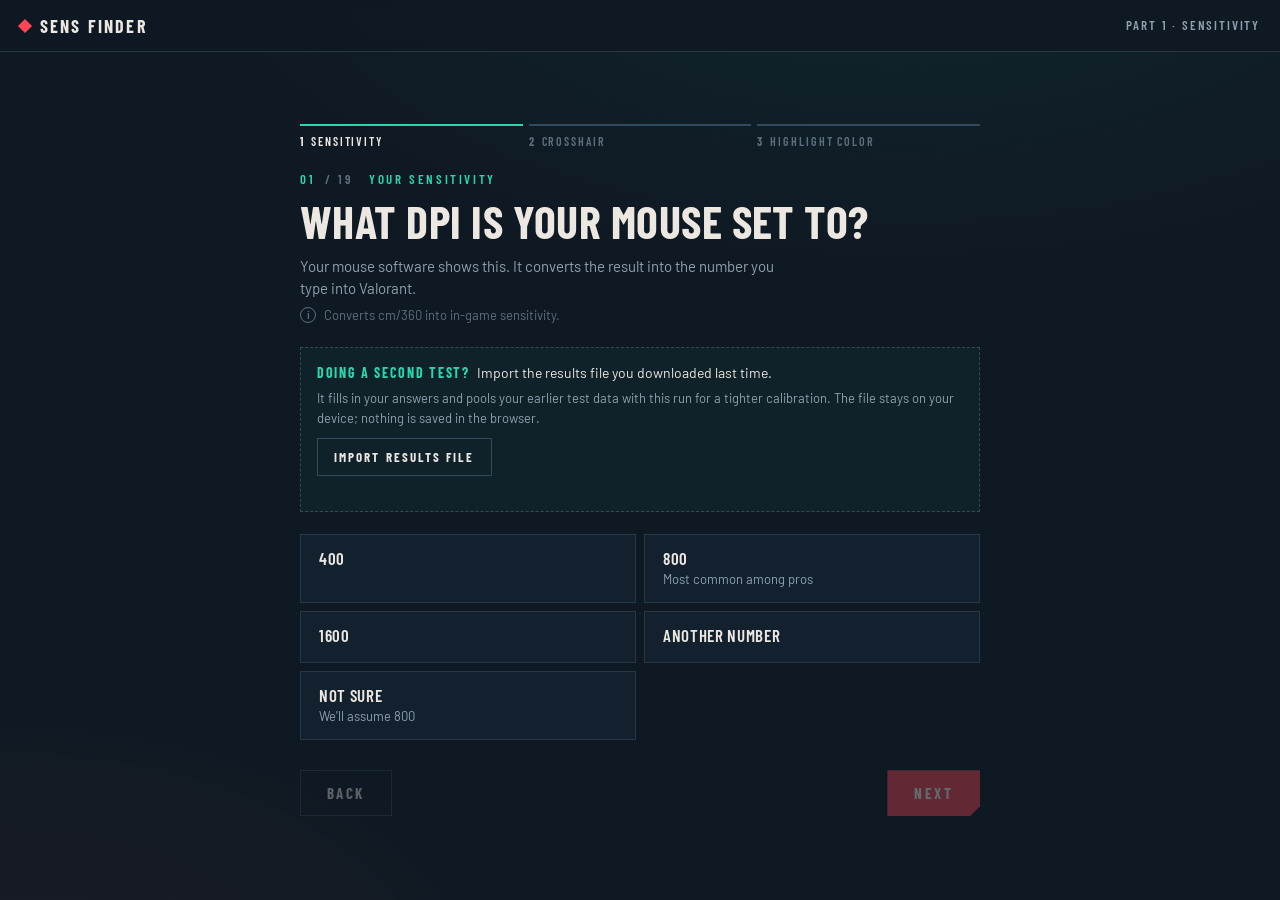
==== index.html @ d4c59202 "Results files: download on the results screen, import into a later calibration run - session.js buil" ====
<!doctype html>
<html lang="en">
<head>
<meta charset="utf-8">
<meta name="viewport" content="width=device-width, initial-scale=1, viewport-fit=cover">
<title>Valorant Sensitivity Finder</title>
<link rel="preconnect" href="https://fonts.googleapis.com">
<link rel="preconnect" href="https://fonts.gstatic.com" crossorigin>
<link href="https://fonts.googleapis.com/css2?family=Barlow+Condensed:wght@500;600;700&family=Barlow:wght@400;500;600&display=swap" rel="stylesheet">
<style>
  :root {
    --bg: #0f1923; --bg2: #121f2b; --panel: rgba(22, 36, 50, 0.72); --panel-solid: #162432; --row: rgba(255, 255, 255, 0.035);
    --line: #263746; --line2: #33495c; --ink: #ece8e1; --muted: #8fa0ae; --dim: #5d6f7e;
    --teal: #2ad6b0; --red: #ff4655; --pink: #d24bd6; --yellow: #f2d06b; --focus: #2ad6b0;
    --head: "Barlow Condensed", "DIN Condensed", "Arial Narrow", system-ui, sans-serif;
    --body: "Barlow", system-ui, -apple-system, "Segoe UI", Roboto, sans-serif;
    --ease: cubic-bezier(.22, .61, .36, 1);
    color-scheme: dark;
  }
  *, *::before, *::after { box-sizing: border-box; }
  html, body { margin: 0; }
  body { background: var(--bg); color: var(--ink); font: 15px/1.5 var(--body); -webkit-text-size-adjust: 100%; min-height: 100vh;
    background-image: radial-gradient(1200px 600px at 70% -10%, rgba(42, 214, 176, 0.07), transparent 60%), radial-gradient(900px 500px at 0% 110%, rgba(255, 70, 85, 0.05), transparent 60%); }
  button, input, select, textarea { font: inherit; color: inherit; }
  :focus-visible { outline: 2px solid var(--focus); outline-offset: 2px; }

  /* top bar */
  .top { position: sticky; top: 0; z-index: 5; display: flex; align-items: center; gap: 14px; height: 52px; padding: 0 20px;
    background: rgba(15, 25, 35, 0.86); backdrop-filter: blur(8px); border-bottom: 1px solid var(--line); }
  .brand { font: 700 18px/1 var(--head); letter-spacing: .12em; text-transform: uppercase; display: flex; align-items: center; gap: 10px; }
  .brand i { width: 10px; height: 10px; background: var(--red); transform: rotate(45deg); display: inline-block; }
  .top .crumb { font: 600 13px/1 var(--head); letter-spacing: .14em; color: var(--muted); text-transform: uppercase; margin-left: auto; }
  .progress { position: absolute; left: 0; bottom: -1px; height: 2px; background: var(--teal); width: 0; transition: width .5s var(--ease); box-shadow: 0 0 12px rgba(42, 214, 176, .6); }

  .wrap { max-width: 1180px; margin: 0 auto; padding: 36px 20px 64px; }
  .wrap.wide { max-width: none; padding: 32px clamp(16px, 2.6vw, 56px) 64px; }
  h2[tabindex="-1"]:focus { outline: none; }

  /* ---------- questionnaire ---------- */
  .q { max-width: 680px; margin: 4vh auto 0; }
  .q-sec { font: 600 13px/1 var(--head); letter-spacing: .2em; text-transform: uppercase; color: var(--teal); display: flex; gap: 10px; align-items: center; }
  .q-sec span { color: var(--dim); }
  .parts { display: grid; grid-template-columns: repeat(3, 1fr); gap: 6px; margin: 0 0 26px; }
  .part { font: 600 12px/1 var(--head); letter-spacing: .16em; text-transform: uppercase; color: var(--dim); padding-top: 9px; border-top: 2px solid var(--line2); transition: color .3s, border-color .3s; }
  .part b { color: inherit; margin-right: 6px; }
  .part.done { color: var(--muted); border-top-color: rgba(42, 214, 176, .45); }
  .part.on { color: var(--ink); border-top-color: var(--teal); }
  .q h2 { font: 700 clamp(30px, 5.4vw, 46px)/1.02 var(--head); text-transform: uppercase; letter-spacing: .01em; margin: 12px 0 10px; }
  .why { color: var(--muted); margin: 0 0 6px; max-width: 60ch; }
  .uses { color: var(--dim); font-size: 13px; margin: 0 0 22px; display: flex; gap: 8px; }
  .uses::before { content: "i"; flex: none; width: 16px; height: 16px; border: 1px solid var(--dim); border-radius: 50%; font: 600 11px/14px var(--body); text-align: center; margin-top: 1px; }

  .choices { display: grid; gap: 8px; grid-template-columns: 1fr; }
  .choices.c2 { grid-template-columns: repeat(2, 1fr); }
  .choices.c3 { grid-template-columns: repeat(3, 1fr); }
  @media (max-width: 560px) { .choices.c2, .choices.c3 { grid-template-columns: 1fr; } }
  .choice { position: relative; overflow: hidden; text-align: left; cursor: pointer; background: var(--panel); border: 1px solid var(--line);
    padding: 13px 16px 13px 18px; display: flex; flex-direction: column; gap: 1px; min-height: 52px;
    transition: border-color .2s, background .2s, transform .2s var(--ease); }
  .choice::before { content: ""; position: absolute; left: 0; top: 0; bottom: 0; width: 3px; background: var(--teal); transform: scaleY(0); transition: transform .25s var(--ease); }
  .choice:hover { border-color: var(--line2); background: rgba(30, 48, 64, .8); }
  .choice:hover::before { transform: scaleY(.45); }
  .choice[aria-pressed="true"] { border-color: rgba(42, 214, 176, .55); background: linear-gradient(90deg, rgba(42, 214, 176, .14), rgba(42, 214, 176, .02)); }
  .choice[aria-pressed="true"]::before { transform: scaleY(1); }
  .choice:active { transform: scale(.99); }
  .c-l { font: 600 17px/1.2 var(--head); letter-spacing: .04em; text-transform: uppercase; }
  .c-s { font-size: 13px; color: var(--muted); }

  label.f { display: block; font: 600 13px/1 var(--head); letter-spacing: .14em; text-transform: uppercase; color: var(--muted); margin: 18px 0 8px; }
  label.f small { font: 400 12px var(--body); letter-spacing: 0; text-transform: none; color: var(--dim); }
  input[type="number"], select, textarea { background: var(--panel-solid); border: 1px solid var(--line); border-bottom-color: var(--line2);
    padding: 11px 12px; width: 100%; max-width: 280px; min-height: 46px; border-radius: 0; transition: border-color .2s; }
  input[type="number"]:focus, select:focus, textarea:focus { border-color: var(--teal); outline: none; }
  textarea { max-width: 100%; min-height: 90px; resize: vertical; }
  .row { display: flex; gap: 14px; flex-wrap: wrap; }
  .row > div { flex: 1 1 170px; min-width: 0; }
  input[type="range"] { width: 100%; accent-color: var(--teal); margin: 10px 0 4px; height: 28px; }
  .ends { display: flex; justify-content: space-between; font-size: 13px; color: var(--muted); gap: 12px; }
  details { margin: 16px 0 0; border: 1px solid var(--line); padding: 10px 14px; background: var(--panel); }
  summary { cursor: pointer; font: 600 14px var(--head); letter-spacing: .1em; text-transform: uppercase; }
  details p { margin: 8px 0 0; color: var(--muted); font-size: 14px; }
  .tip { color: var(--dim); font-size: 13px; margin: 10px 0 0; }
  .chk { display: flex; align-items: center; gap: 10px; margin: 14px 0 0; background: none; border: 0; padding: 6px 0; cursor: pointer; color: var(--muted); text-align: left; }
  .chk i { flex: none; width: 18px; height: 18px; border: 1px solid var(--line2); display: grid; place-items: center; }
  .chk[aria-pressed="true"] { color: var(--ink); } .chk[aria-pressed="true"] i { background: var(--teal); border-color: var(--teal); }
  .chk[aria-pressed="true"] i::after { content: ""; width: 8px; height: 4px; border: solid #0f1923; border-width: 0 0 2px 2px; transform: translateY(-1px) rotate(-45deg); }
  .q-body > .choice + .choice { margin-top: 8px; }
  .q.wideq { max-width: 980px; }
  .vis-row { margin: 0 0 14px; }
  .vis-h { font: 600 12px/1 var(--head); letter-spacing: .16em; text-transform: uppercase; color: var(--muted); margin: 0 0 6px; }
  .vis-grid { display: grid; grid-template-columns: repeat(auto-fit, minmax(96px, 1fr)); gap: 6px; }
  .vis-c { position: relative; padding: 0; border: 1px solid var(--line); background: #000; cursor: pointer; height: 86px; overflow: hidden; transition: border-color .2s, box-shadow .2s; }
  .vis-c canvas { display: block; width: 100%; height: 84px; }
  .vis-c span { position: absolute; left: 6px; top: 5px; font: 700 12px/1 var(--head); color: #fff; text-shadow: 0 0 3px #000, 0 0 3px #000; }
  .vis-c:hover { border-color: var(--muted); }
  .vis-c[aria-pressed="true"] { border-color: var(--teal); box-shadow: 0 0 0 2px var(--teal); }
  .dt { position: relative; border: 1px solid var(--line); background: #000; user-select: none; touch-action: manipulation; }
  .dt canvas { display: block; width: 100%; cursor: crosshair; }
  .dt-over { position: absolute; inset: 0; display: grid; place-content: center; justify-items: center; gap: 14px; background: rgba(15, 25, 35, .78); text-align: center; padding: 16px; }
  .dt-over[hidden] { display: none; }
  .dt-over p { margin: 0; max-width: 42ch; color: var(--ink); }
  .dt-res table { margin-top: 12px; }
  i.sw { display: inline-block; width: 12px; height: 12px; margin-right: 8px; vertical-align: -1px; }

  .nav { display: flex; justify-content: space-between; gap: 12px; margin-top: 30px; }
  .btn { cursor: pointer; border: 1px solid var(--line2); background: transparent; padding: 12px 26px; min-height: 46px;
    font: 700 15px/1 var(--head); letter-spacing: .16em; text-transform: uppercase; transition: background .2s, border-color .2s, opacity .2s, transform .15s; }
  .btn:hover:not(:disabled) { border-color: var(--muted); }
  .btn.primary { background: var(--red); border-color: var(--red); color: #fff; clip-path: polygon(0 0, 100% 0, 100% calc(100% - 10px), calc(100% - 10px) 100%, 0 100%); }
  .btn.primary:hover:not(:disabled) { background: #ff5a67; }
  .btn:active:not(:disabled) { transform: translateY(1px); }
  .btn:disabled { opacity: .35; cursor: not-allowed; }
  .btn.small { padding: 9px 16px; min-height: 38px; font-size: 13px; }

  /* entrance animations */
  @keyframes rise { from { opacity: 0; transform: translateY(14px); } to { opacity: 1; transform: none; } }
  @keyframes riseBack { from { opacity: 0; transform: translateY(-14px); } to { opacity: 1; transform: none; } }
  @keyframes fade { from { opacity: 0; } to { opacity: 1; } }
  .anim { animation: rise .5s var(--ease) both; animation-delay: calc(var(--i, 0) * 45ms); }
  .back .anim { animation-name: riseBack; }

  /* ---------- results ---------- */
  .sum { display: grid; grid-template-columns: minmax(0, 1.5fr) minmax(0, 1fr) minmax(0, 1fr); gap: clamp(10px, 1.2vw, 20px); margin: 4px 0 30px; }
  @media (max-width: 1180px) { .sum { grid-template-columns: 1fr 1fr; } .sum .s1 { grid-column: 1 / -1; } }
  @media (max-width: 640px) { .sum { grid-template-columns: 1fr; } }
  .sum-c { position: relative; text-align: left; background: var(--panel); border: 1px solid var(--line); padding: 16px 20px 18px; min-width: 0; animation: rise .5s var(--ease) both; }
  .sum-c.s2 { animation-delay: .08s; } .sum-c.s3 { animation-delay: .16s; }
  button.sum-c { cursor: pointer; transition: border-color .2s, background .2s; } button.sum-c:hover { border-color: var(--line2); background: rgba(30, 48, 64, .8); }
  .sum-k { font: 600 12px/1 var(--head); letter-spacing: .18em; text-transform: uppercase; color: var(--muted); margin: 0 0 12px; }
  .sum-k b { color: var(--teal); margin-right: 8px; }
  .sum .res-head { margin: 0; }
  .sum-b { display: flex; align-items: center; gap: 16px; min-width: 0; }
  .sum-b > div { min-width: 0; }
  .sum-b canvas { flex: none; width: 76px; height: 76px; border: 1px solid var(--line); }
  .sum-v { font: 700 clamp(22px, 2vw, 30px)/1.05 var(--head); text-transform: uppercase; letter-spacing: .02em; }
  .sum-s { color: var(--dim); font-size: 13px; margin-top: 6px; }
  .sum-code { display: block; margin-top: 8px; font: 12px/1.4 ui-monospace, SFMono-Regular, Menlo, Consolas, monospace; color: var(--muted); overflow-wrap: anywhere; }
  .xh-row { display: grid; grid-template-columns: repeat(auto-fit, minmax(150px, 1fr)); gap: 8px; margin: 0 0 16px; }
  .xh-fig { margin: 0; } .xh-fig canvas { display: block; width: 100%; height: 150px; border: 1px solid var(--line); }
  .xh-fig figcaption { font: 600 11px/1 var(--head); letter-spacing: .14em; text-transform: uppercase; color: var(--dim); margin-top: 6px; }
  .codebox { display: flex; gap: 10px; align-items: center; background: rgba(0, 0, 0, .28); border-left: 2px solid var(--teal); padding: 10px 12px; }
  .codebox code { flex: 1; min-width: 0; font: 14px/1.5 ui-monospace, SFMono-Regular, Menlo, Consolas, monospace; color: var(--ink); overflow-wrap: anywhere; user-select: all; }
  table.kv td:first-child { color: var(--muted); width: 42%; }
  .sbars { display: grid; gap: 2px; }
  .sbar { display: grid; grid-template-columns: minmax(0, 11em) minmax(0, 1fr) 4.2em; align-items: center; gap: 10px; padding: 7px 10px; font-size: 13px; }
  .sbar:nth-child(odd) { background: var(--row); }
  .sbar.on { outline: 1px solid rgba(42, 214, 176, .55); background: rgba(42, 214, 176, .08); }
  .sb-n { white-space: nowrap; overflow: hidden; text-overflow: ellipsis; }
  .sb-t { height: 6px; background: var(--line); position: relative; } .sb-t i { position: absolute; left: 0; top: 0; bottom: 0; opacity: .85; }
  .sb-v { text-align: right; font-variant-numeric: tabular-nums; color: var(--muted); }
  .sb-why { margin: 0 0 6px; padding: 0 10px 6px; font-size: 12px; color: var(--dim); }
  @media (min-width: 1500px) { .duo .bd { grid-template-columns: 1fr; } }
  .res-head { display: grid; grid-template-columns: minmax(0, 1fr) auto; align-items: end; gap: 20px; margin: 6px 0 30px; }
  @media (max-width: 640px) { .res-head { grid-template-columns: 1fr; } .meta { text-align: left; } }
  .big { margin: 0; font: 700 clamp(50px, 8.4vw, 88px)/.86 var(--head); letter-spacing: -.01em; display: flex; align-items: baseline; gap: .18em; flex-wrap: wrap; }
  .big .n1 { color: var(--teal); font-variant-numeric: tabular-nums; }
  .big .lab { color: var(--ink); text-transform: uppercase; }
  .big .n2 { color: var(--muted); font-size: .42em; font-variant-numeric: tabular-nums; }
  .meta { text-align: right; font: 600 12px/1.6 var(--head); letter-spacing: .16em; text-transform: uppercase; color: var(--dim); }
  .meta b { color: var(--ink); font-weight: 600; }

  .layout { display: grid; grid-template-columns: clamp(170px, 12vw, 260px) minmax(0, 1fr) clamp(300px, 22vw, 440px); gap: clamp(20px, 2vw, 40px); align-items: start; }
  .duo { display: grid; grid-template-columns: minmax(0, 1fr); gap: 0 28px; }
  @media (min-width: 1500px) { .duo { grid-template-columns: minmax(0, 1.1fr) minmax(0, 1fr); } }
  @media (max-width: 1080px) { .layout { grid-template-columns: 170px minmax(0, 1fr); } .side { grid-column: 2; } }
  @media (max-width: 760px) { .layout { grid-template-columns: minmax(0, 1fr); } .side { grid-column: auto; } }
  .tabs { display: flex; flex-direction: column; gap: 4px; }
  @media (max-width: 760px) { .tabs { flex-direction: row; overflow-x: auto; scrollbar-width: none; } }
  .tab { position: relative; text-align: left; background: none; border: 0; cursor: pointer; padding: 14px 18px; white-space: nowrap;
    font: 600 16px/1 var(--head); letter-spacing: .1em; text-transform: uppercase; color: var(--muted); transition: color .25s; }
  .tab::before { content: ""; position: absolute; inset: 0; background: linear-gradient(90deg, rgba(42, 214, 176, .55), rgba(42, 214, 176, .25));
    transform: scaleX(0); transform-origin: left; transition: transform .35s var(--ease); z-index: -1; }
  .tab::after { content: ""; position: absolute; right: 0; top: 0; bottom: 0; width: 3px; background: var(--teal); opacity: 0; transition: opacity .3s; }
  .tab { z-index: 0; }
  .tab:hover { color: var(--ink); }
  .tab[aria-selected="true"] { color: #fff; }
  .tab[aria-selected="true"]::before { transform: scaleX(1); }
  .tab[aria-selected="true"]::after { opacity: 1; }
  @media (max-width: 760px) { .tab::after { left: 0; right: 0; top: auto; width: auto; height: 3px; } }

  .sec-t { font: 700 15px/1 var(--head); letter-spacing: .1em; text-transform: uppercase; display: flex; justify-content: space-between; align-items: center;
    padding-bottom: 8px; border-bottom: 1px solid var(--line2); margin: 0 0 10px; gap: 12px; }
  .sec-t span { text-align: right; }
  .sec-t span { color: var(--dim); font-weight: 600; font-size: 13px; }
  .panel { background: var(--panel); border: 1px solid var(--line); padding: 26px 26px 22px; }
  @media (max-width: 560px) { .panel { padding: 18px 14px; } }
  .sub-t { background: var(--row); padding: 9px 10px; font: 600 14px/1 var(--head); letter-spacing: .1em; text-transform: uppercase; margin: 0 0 4px; }
  .pane[hidden] { display: none; }
  .pane { animation: fade .35s var(--ease) both; }

  /* distribution */
  .dist { position: relative; margin: 6px 0 20px; }
  .dist svg { display: block; width: 100%; height: auto; overflow: visible; }
  .dist text { fill: var(--dim); font: 600 13px var(--head); letter-spacing: .08em; }
  .dist .lbl { fill: var(--ink); font-size: 15px; }
  .draw { stroke-dasharray: var(--len); stroke-dashoffset: var(--len); animation: draw 1.3s var(--ease) .15s forwards; }
  @keyframes draw { to { stroke-dashoffset: 0; } }
  .band-in { opacity: 0; animation: fade .7s ease .7s forwards; }
  .pin { transform-box: fill-box; transform-origin: bottom; transform: scaleY(0); animation: pin .55s var(--ease) 1.05s forwards; }
  @keyframes pin { to { transform: scaleY(1); } }
  .pop { opacity: 0; transform-box: fill-box; transform-origin: center; animation: pop .4s var(--ease) 1.45s forwards; }
  @keyframes pop { from { opacity: 0; transform: scale(.2); } to { opacity: 1; transform: scale(1); } }

  /* breakdown */
  .bd { display: grid; grid-template-columns: 1fr 1fr; gap: 0 22px; }
  @media (max-width: 640px) { .bd { grid-template-columns: 1fr; } }
  .bd-h, .bd-r { display: grid; grid-template-columns: minmax(0, 1fr) minmax(0, 1.25fr) 62px; align-items: center; gap: 8px; padding: 0 10px; }
  .bd-h { font: 600 13px var(--head); letter-spacing: .1em; text-transform: uppercase; color: var(--ink); height: 40px; }
  .bd-r { height: 44px; font-size: 13px; }
  .bd-r:nth-of-type(even) { background: var(--row); }
  .bd-r .k { color: var(--muted); font: 600 12px var(--head); letter-spacing: .1em; text-transform: uppercase; }
  .bd-r .v { font-variant-numeric: tabular-nums; text-align: center; white-space: nowrap; overflow: hidden; text-overflow: ellipsis; }
  .bd-h span:nth-child(2) { text-align: center; } .bd-h span:last-child, .bd-r .im { text-align: right; }
  .im svg { width: 16px; height: 16px; vertical-align: middle; }
  .im .pct { font: 600 11px var(--head); color: var(--dim); margin-right: 4px; letter-spacing: .04em; }
  .row-in { opacity: 0; animation: rise .45s var(--ease) forwards; animation-delay: calc(1.1s + var(--i) * 60ms); }

  /* side */
  .side .panel { padding: 22px; }
  .side .panel + .sec-t { margin-top: 26px; }
  .badge-wrap { position: relative; display: grid; place-items: center; height: 170px; overflow: hidden;
    background: radial-gradient(60% 80% at 50% 50%, rgba(42, 214, 176, .12), transparent 70%), repeating-linear-gradient(135deg, rgba(255,255,255,.02) 0 2px, transparent 2px 9px); }
  .badge { position: relative; width: 104px; height: 104px; display: grid; place-items: center; background: #f4f1ea; color: #0f1923;
    clip-path: polygon(50% 0, 100% 25%, 100% 75%, 50% 100%, 0 75%, 0 25%); font: 700 30px/1 var(--head); letter-spacing: .02em;
    animation: badge .7s var(--ease) .35s both; overflow: hidden; }
  .badge::after { content: ""; position: absolute; inset: -40% auto -40% -60%; width: 40%; background: linear-gradient(90deg, transparent, rgba(255,255,255,.9), transparent);
    transform: skewX(-20deg); animation: shine 1.1s ease 1.2s both; }
  @keyframes badge { from { opacity: 0; transform: scale(.6) rotate(-8deg); } to { opacity: 1; transform: none; } }
  @keyframes shine { from { left: -60%; } to { left: 140%; } }
  .badge-cap { text-align: center; color: var(--muted); font-size: 13px; margin: 12px 0 0; }
  .gauge { position: relative; height: 34px; margin: 14px 4px 0; background: repeating-linear-gradient(90deg, var(--line2) 0 1px, transparent 1px 8px); background-size: 100% 12px; background-repeat: no-repeat; background-position: 0 100%; }
  .gauge i { position: absolute; bottom: 0; width: 2px; height: 26px; background: var(--ink); transform: scaleY(0); transform-origin: bottom; animation: pin .5s var(--ease) 1.3s forwards; }
  .gauge span { position: absolute; top: -2px; transform: translateX(-50%); font: 600 11px var(--head); color: var(--dim); letter-spacing: .08em; }

  .acc { display: grid; gap: 6px; }
  .acc-r { display: flex; align-items: center; gap: 14px; background: var(--row); padding: 12px 14px; opacity: 0; animation: rise .45s var(--ease) forwards; animation-delay: calc(1.4s + var(--i) * 80ms); }
  .acc-r .ic { flex: none; width: 34px; height: 34px; display: grid; place-items: center; background: rgba(42, 214, 176, .12); clip-path: polygon(50% 0, 100% 25%, 100% 75%, 50% 100%, 0 75%, 0 25%); color: var(--teal); }
  .acc-r .ic svg { width: 16px; height: 16px; }
  .acc-r .t { font: 600 13px var(--head); letter-spacing: .1em; text-transform: uppercase; color: var(--muted); }
  .acc-r .t b { color: var(--ink); font-size: 15px; margin-left: 4px; }
  .acc-r small { display: block; color: var(--dim); font: 400 12px var(--body); letter-spacing: 0; text-transform: none; }
  .actions { display: grid; grid-template-columns: repeat(3, 1fr); gap: 6px; margin-top: 14px; }
  .actions .btn { padding: 9px 4px; letter-spacing: .1em; }
  .toast { font-size: 13px; color: var(--teal); align-self: center; min-height: 1em; }

  /* secondary tabs */
  .chart { position: relative; }
  .chart svg { display: block; width: 100%; height: auto; overflow: visible; }
  .chart text { fill: var(--dim); font: 600 11px var(--head); letter-spacing: .06em; }
  .chart .lbl { fill: var(--ink); }
  .legend { display: flex; flex-wrap: wrap; gap: 6px 16px; font-size: 12px; color: var(--muted); margin: 8px 0 0; }
  .legend i { display: inline-block; width: 14px; height: 3px; margin-right: 6px; vertical-align: 3px; }
  .tt { position: absolute; pointer-events: none; background: #0b131b; border: 1px solid var(--line2); padding: 6px 9px; font-size: 12px; white-space: nowrap; display: none; z-index: 2; }
  .math { font: 12px/1.6 ui-monospace, SFMono-Regular, Menlo, Consolas, monospace; background: rgba(0,0,0,.25); border-left: 2px solid var(--teal); padding: 12px 14px; overflow-x: auto; white-space: pre; color: var(--muted); margin: 16px 0; }
  .notes { color: var(--muted); font-size: 14px; padding-left: 1.1em; margin: 0; }
  .notes li { margin: 0 0 8px; }
  .notes b { color: var(--ink); font-weight: 600; }
  table { width: 100%; border-collapse: collapse; font-size: 14px; }
  th, td { text-align: left; padding: 10px; }
  th { font: 600 12px var(--head); letter-spacing: .12em; text-transform: uppercase; color: var(--muted); border-bottom: 1px solid var(--line2); }
  tbody tr:nth-child(odd) td { background: var(--row); }
  td.n, th.n { text-align: right; font-variant-numeric: tabular-nums; }
  tr.hl td { color: var(--teal); font-weight: 600; }
  ol.plan { padding-left: 1.2em; margin: 16px 0 0; color: var(--muted); } ol.plan li { margin: 0 0 10px; } ol.plan b { color: var(--ink); }
  .callout { border-left: 2px solid var(--yellow); padding: 8px 12px; color: var(--muted); font-size: 13px; margin: 16px 0 0; background: rgba(242, 208, 107, .05); }
  .src { font-size: 13px; color: var(--dim); padding-left: 1.1em; } .src a { color: var(--muted); }
  .scroll-x { overflow-x: auto; }
  .good { color: var(--teal); } .warn { color: var(--yellow); }


  /* ---------- vision + visibility tests ---------- */
  .vt-head { display: flex; flex-wrap: wrap; align-items: baseline; gap: 6px 16px; margin: 0 0 10px; }
  .vt-n { font: 700 14px/1 var(--head); letter-spacing: .14em; text-transform: uppercase; color: var(--teal); }
  .vt-scene { font: 600 14px/1 var(--head); letter-spacing: .1em; text-transform: uppercase; }
  .vt-scene small { font: 400 12px var(--body); letter-spacing: 0; text-transform: none; color: var(--dim); margin-left: 6px; }
  .vt-dots { margin-left: auto; display: flex; gap: 4px; } .vt-dots i { width: 18px; height: 3px; background: var(--line2); transition: background .3s; }
  .vt-dots i.done { background: rgba(42, 214, 176, .5); } .vt-dots i.on { background: var(--ink); }
  .vis-grid4 { display: grid; grid-template-columns: repeat(4, 1fr); gap: 8px; }
  @media (max-width: 560px) { .vis-grid4 { grid-template-columns: repeat(2, 1fr); } }
  .vis-grid4 .vis-c { height: 130px; } .vis-grid4 .vis-c canvas { height: 128px; }
  .vis-grid4.swap .vis-c { animation: rise .35s var(--ease) both; animation-delay: calc(var(--i) * 50ms); }
  .vt-foot { display: flex; flex-wrap: wrap; align-items: center; gap: 10px; margin-top: 12px; } .vt-foot .tip { margin: 0; flex: 1 1 240px; }
  .btn.sel { border-color: var(--teal); color: var(--teal); }
  .dt-bar { position: absolute; left: 0; right: 0; bottom: 0; height: 3px; background: rgba(0,0,0,.4); } .dt-bar i { display: block; height: 100%; width: 0; background: var(--teal); transition: width .3s; }
  .dt-stop { position: absolute; right: 8px; top: 8px; background: rgba(15,25,35,.8); }
  .dt-stop[hidden] { display: none; }
  .vr { display: grid; gap: 4px; margin-top: 12px; }
  .vr-r { display: grid; grid-template-columns: 7em minmax(0, 1fr) 7.5em; gap: 10px; align-items: center; font-size: 13px; animation: rise .4s var(--ease) both; animation-delay: calc(var(--i) * 90ms); }
  .vr-t { height: 8px; background: var(--line); } .vr-t i { display: block; height: 100%; transform-origin: left; animation: bar .8s var(--ease) both; animation-delay: calc(.2s + var(--i) * 90ms); }
  .vr-v { text-align: right; color: var(--muted); font-variant-numeric: tabular-nums; }

  /* ---------- result reveal + motion ---------- */
  #app { --base: 0s; }
  .reveal { position: fixed; inset: 0; z-index: 20; display: grid; place-items: center; text-align: center; pointer-events: none;
    background: radial-gradient(800px 400px at 50% 50%, rgba(42, 214, 176, .10), transparent 70%), var(--bg); animation: revealOut .55s var(--ease) 1.15s forwards; }
  .rv-s { font: 600 13px/1 var(--head); letter-spacing: .4em; text-transform: uppercase; color: var(--teal); opacity: 0; animation: fade .4s ease .05s forwards; }
  .rv-t { font: 700 clamp(34px, 6vw, 68px)/1 var(--head); letter-spacing: .14em; text-transform: uppercase; margin-top: 14px; clip-path: inset(0 100% 0 0); animation: wipe .6s var(--ease) .15s forwards; }
  .rv-l { width: min(70vw, 520px); height: 2px; margin: 18px auto 0; background: var(--teal); box-shadow: 0 0 16px rgba(42, 214, 176, .8); transform: scaleX(0); animation: grow .8s var(--ease) .25s forwards; }
  .rv-chips { display: flex; justify-content: center; gap: 10px; margin-top: 18px; }
  .rv-chips span { font: 600 12px/1 var(--head); letter-spacing: .2em; text-transform: uppercase; color: var(--muted); border: 1px solid var(--line2); padding: 7px 10px; opacity: 0; animation: chip .35s var(--ease) forwards; animation-delay: calc(.55s + var(--i) * 110ms); }
  @keyframes revealOut { to { opacity: 0; visibility: hidden; transform: scale(1.04); } }
  @keyframes wipe { to { clip-path: inset(0 0 0 0); } }
  @keyframes grow { to { transform: scaleX(1); } }
  @keyframes chip { from { opacity: 0; transform: translateY(8px); } to { opacity: 1; transform: none; border-color: var(--teal); color: var(--ink); } }
  @keyframes cardIn { from { opacity: 0; transform: translateY(26px) scale(.97); } to { opacity: 1; transform: none; } }
  @keyframes sweep { from { transform: scaleX(0); } to { transform: scaleX(1); } }
  @keyframes bar { from { transform: scaleX(0); } to { transform: scaleX(1); } }
  @keyframes glow { 0%, 100% { text-shadow: 0 0 0 rgba(42, 214, 176, 0); } 50% { text-shadow: 0 0 28px rgba(42, 214, 176, .65); } }
  @keyframes paneIn { from { opacity: 0; transform: translateX(18px); } to { opacity: 1; transform: none; } }
  @keyframes dotPop { from { opacity: 0; transform: scale(0); } to { opacity: 1; transform: scale(1); } }
  @keyframes flash { 0% { background: var(--teal); color: #0f1923; } 100% { background: transparent; } }
  .sum-c { animation: cardIn .7s var(--ease) both !important; animation-delay: calc(var(--base) + var(--d, 0s)) !important; overflow: hidden; }
  .sum-c.s2 { --d: .12s; } .sum-c.s3 { --d: .24s; }
  .sum-c::after { content: ""; position: absolute; left: 0; right: 0; top: 0; height: 2px; background: var(--teal); transform: scaleX(0); transform-origin: left; animation: sweep .8s var(--ease) both; animation-delay: calc(var(--base) + var(--d, 0s) + .25s); }
  .big .n1 { animation: glow 1.4s ease calc(var(--base) + 1s) 1 both; }
  .layout { animation: rise .6s var(--ease) both; animation-delay: calc(var(--base) + .3s); }
  .badge { animation-delay: calc(var(--base) + .35s); } .badge::after { animation-delay: calc(var(--base) + 1.2s); }
  .gauge i { animation-delay: calc(var(--base) + 1.3s); }
  .acc-r { animation-delay: calc(var(--base) + 1.1s + var(--i) * 80ms); }
  .acc-r.warnr .ic { background: rgba(242, 208, 107, .14); color: var(--yellow); }
  .pane.play { animation: paneIn .45s var(--ease) both; }
  .pane.play .sbar, .pane.play .opt, .pane.play .xh-fig, .pane.play .notes li, .pane.play tbody tr { animation: rise .45s var(--ease) both; animation-delay: calc(var(--base) + .1s + var(--i, 0) * 60ms); }
  .pane.play .notes li:nth-child(n) { --i: 2; } .pane.play .xh-fig:nth-child(2) { --i: 1; } .pane.play .xh-fig:nth-child(3) { --i: 2; } .pane.play .xh-fig:nth-child(4) { --i: 3; } .pane.play .xh-fig:nth-child(5) { --i: 4; } .pane.play .xh-fig:nth-child(6) { --i: 5; }
  .pane.play .sb-t i { transform-origin: left; animation: bar .9s var(--ease) both; animation-delay: calc(var(--base) + .25s + var(--i, 0) * 70ms); }
  .sb-t.mid { background: linear-gradient(90deg, var(--line) 0 49.7%, var(--line2) 49.7% 50.3%, var(--line) 50.3%); }
  .sb-t.mid i { transform-origin: center !important; }
  .pane.play circle.pd { transform-box: fill-box; transform-origin: center; animation: dotPop .4s var(--ease) both; animation-delay: calc(.15s + var(--i, 0) * 40ms); }
  .row-in { animation-delay: calc(var(--base) + 1.1s + var(--i) * 60ms); }
  .draw { animation-delay: calc(var(--base) + .15s); }
  .band-in { animation-delay: calc(var(--base) + .7s); } .pin { animation-delay: calc(var(--base) + 1.05s); } .pop { animation-delay: calc(var(--base) + 1.45s); }
  .opts { display: grid; grid-template-columns: repeat(auto-fit, minmax(220px, 1fr)); gap: 10px; margin: 0 0 6px; }
  .opt { background: rgba(0, 0, 0, .18); border: 1px solid var(--line); padding: 12px; min-width: 0; transition: border-color .2s, transform .2s var(--ease); }
  .opt:hover { border-color: var(--line2); transform: translateY(-2px); }
  .opt:first-child { border-color: rgba(42, 214, 176, .5); }
  .opt-k { font: 700 13px/1 var(--head); letter-spacing: .16em; text-transform: uppercase; color: var(--teal); margin: 0 0 8px; }
  .opt canvas { display: block; width: 100%; height: 110px; border: 1px solid var(--line); }
  .opt-n { font-size: 13px; color: var(--muted); margin: 8px 0; text-transform: capitalize; }
  .opt .codebox code { font-size: 12px; }
  .copy-code.flash { animation: flash .6s ease; }

  /* ---------- results files ---------- */
  .sr { position: absolute; width: 1px; height: 1px; opacity: 0; overflow: hidden; clip: rect(0 0 0 0); }
  .imp { margin: 0 0 22px; padding: 14px 16px; border: 1px dashed var(--line2); background: rgba(42, 214, 176, .04); animation: rise .5s var(--ease) both; }
  .imp-t { font-size: 14px; } .imp-t b { font: 700 14px var(--head); letter-spacing: .12em; text-transform: uppercase; color: var(--teal); margin-right: 4px; }
  .imp-s { color: var(--muted); font-size: 13px; margin: 6px 0 10px; }
  .imp-b { display: flex; gap: 8px; flex-wrap: wrap; } .imp-b label.btn { display: inline-flex; align-items: center; }
  .imp-msg { font-size: 13px; color: var(--teal); margin: 8px 0 0; min-height: 1em; } .imp-msg.bad { color: var(--yellow); }
  .btn.dl { width: 100%; margin-top: 14px; display: flex; align-items: center; justify-content: center; gap: 10px; clip-path: polygon(0 0, 100% 0, 100% calc(100% - 10px), calc(100% - 10px) 100%, 0 100%); background: var(--red); border-color: var(--red); color: #fff; }
  .btn.dl svg { width: 16px; height: 16px; }
  .dl-s { color: var(--dim); font-size: 12px; margin: 8px 0 0; }
  @media (prefers-reduced-motion: reduce) {
    *, *::before, *::after { animation-duration: 1ms !important; animation-delay: 0ms !important; transition-duration: 1ms !important; }
    .draw { stroke-dashoffset: 0; }
  }
</style>
</head>
<body>
<header class="top">
  <div class="brand"><i aria-hidden="true"></i>Sens Finder</div>
  <div class="crumb" id="crumb">Setup</div>
  <div class="progress" id="progress" role="progressbar" aria-valuemin="0" aria-valuemax="100" aria-valuenow="0"></div>
</header>
<div class="wrap" id="wrap">
  <main id="app" aria-live="polite"></main>
</div>

<script src="model.js"></script>
<script src="xhair.js"></script>
<script src="session.js"></script>
<script>
"use strict";
var M = window.ValoModel, X = window.ValoXhair, V = window.ValoSession;

/* ---------- State ---------- */
function freshState() {
  return {
    dpiSel: null, dpiCustom: "",
    curMode: null, cur: "", measured: "", otherGame: "cs2", otherSens: "", sat: 3,
    padSel: null, padCustom: "", surface: null, limb: null,
    role: null, agent1: "", agent2: "", agent3: "", weapon: null, exp: null,
    statsGate: null, stRank: "unsure", stMatches: "", stHs: "", stKd: "", stAdr: "", stPaste: "",
    cvd: null, moving: null, aim: null, shape: null, lose: null, res: null,
    xSeed: newSeed(), xKey: null, xTest: null, xRound: 0,
    hCur: null, hKeep: false, hMaps: null, hClutter: {}, hTest: null,
    prior: null, frameMs: null      // prior = sessions imported from a results file (never stored in the browser)
  };
}
var S = freshState();
var currentId = "dpi";

function num(v) { var n = parseFloat(v); return isFinite(n) ? n : NaN; }
function pos(v) { var n = num(v); return n > 0 ? n : NaN; }
function has(v) { return v !== "" && isFinite(parseFloat(v)); }
function f1(x) { return x.toFixed(1); }
function esc(s) { return String(s).replace(/[&<>"]/g, function (c) { return { "&": "&amp;", "<": "&lt;", ">": "&gt;", '"': "&quot;" }[c]; }); }

function getDpi() {
  if (S.dpiSel === "unsure") return 800;
  return S.dpiSel === "other" ? num(S.dpiCustom) : num(S.dpiSel);
}
function getPad() { return S.padSel === "other" ? num(S.padCustom) : num(S.padSel); }
function currentCm() {
  var dpi = getDpi();
  if (S.curMode === "val" && pos(S.cur) > 0 && dpi > 0) return M.cmFrom(dpi, pos(S.cur));
  if (S.curMode === "cm" && pos(S.measured) > 0) return pos(S.measured);
  if (S.curMode === "other" && pos(S.otherSens) > 0 && dpi > 0) return M.cmFrom(dpi, pos(S.otherSens), S.otherGame);
  return null;
}
function statsInput() {
  if (S.statsGate !== "yes") return null;
  var st = { rank: S.stRank, matches: has(S.stMatches) ? num(S.stMatches) : NaN, hs: has(S.stHs) ? num(S.stHs) : NaN, kd: has(S.stKd) ? num(S.stKd) : NaN, adr: has(S.stAdr) ? num(S.stAdr) : NaN };
  return (isFinite(st.hs) || isFinite(st.kd) || isFinite(st.adr)) ? st : null;
}
function agentsInput() {
  var seen = {};
  return [S.agent1, S.agent2, S.agent3].filter(function (a) { if (!a || seen[a]) return false; seen[a] = 1; return true; });
}
var RES_WIDTH = { "1080": 1920, "1440": 2560, "2160": 3840, stretched: 1440 };
function buildInput() {
  var c = currentCm();
  return {
    dpi: getDpi(), current: c ? { cm: c } : null, satisfaction: S.sat,
    pad: getPad(), surface: S.surface, limb: S.limb, role: S.role, weapon: S.weapon, agents: agentsInput(),
    experience: S.exp, stats: statsInput(), resWidth: RES_WIDTH[S.res] || 1920
  };
}

/* ---------- DOM helpers ---------- */
function el(tag, attrs, html) {
  var n = document.createElement(tag);
  if (attrs) Object.keys(attrs).forEach(function (k) { n.setAttribute(k, attrs[k]); });
  if (html != null) n.innerHTML = html;
  return n;
}
function choices(host, key, opts, cols, onPick) {
  var wrap = el("div", { "class": "choices" + (cols ? " c" + cols : ""), role: "group" });
  opts.forEach(function (o) {
    var b = el("button", { type: "button", "class": "choice", "aria-pressed": String(S[key] === o.v) },
      '<span class="c-l">' + o.l + "</span>" + (o.s ? '<span class="c-s">' + o.s + "</span>" : ""));
    b.addEventListener("click", function () {
      S[key] = o.v;
      Array.prototype.forEach.call(wrap.children, function (c) { c.setAttribute("aria-pressed", "false"); });
      b.setAttribute("aria-pressed", "true");
      if (onPick) onPick(o.v);
      refreshNav();
    });
    wrap.appendChild(b);
  });
  host.appendChild(wrap);
}
function numField(host, label, key, ph) {
  var box = el("div");
  box.appendChild(el("label", { "class": "f", "for": "in-" + key }, label));
  var i = el("input", { type: "number", id: "in-" + key, inputmode: "decimal", step: "any", min: "0" });
  if (ph) i.setAttribute("placeholder", ph);
  i.value = S[key];
  i.addEventListener("input", function () { S[key] = i.value; refreshNav(); });
  box.appendChild(i);
  host.appendChild(box);
  return i;
}
function okRange(v, lo, hi) { return v === "" || (isFinite(parseFloat(v)) && parseFloat(v) >= lo && parseFloat(v) <= hi); }

/* ---------- Paste parser ---------- */
function grab(text, labels) {
  for (var i = 0; i < labels.length; i++) {
    var a = new RegExp(labels[i] + "[^0-9\\n]{0,24}([0-9][0-9,]*(?:\\.[0-9]+)?)", "i").exec(text);
    if (a) return a[1].replace(/,/g, "");
    var b = new RegExp("([0-9]+(?:\\.[0-9]+)?)\\s*%?\\s*" + labels[i], "i").exec(text);
    if (b) return b[1];
  }
  return null;
}
function parseStats(text) {
  var map = [["stHs", ["head\\s*shots?(?:\\s*(?:%|rate|percentage))?", "HS\\s*%"]], ["stKd", ["K\\s*\\/\\s*D(?:\\s*ratio)?"]],
    ["stAdr", ["ADR", "damage\\s*\\/\\s*round", "damage\\s*per\\s*round"]], ["stMatches", ["matches(?:\\s*played)?", "games(?:\\s*played)?"]]];
  var n = 0;
  map.forEach(function (m) { var v = grab(text, m[1]); if (v !== null) { S[m[0]] = v; n++; } });
  return n;
}

/* ---------- Crosshair + highlight helpers ---------- */
function toggle(host, key, label) {
  var b = el("button", { type: "button", "class": "chk", "aria-pressed": String(!!S[key]) }, '<i aria-hidden="true"></i>' + label);
  b.addEventListener("click", function () { S[key] = !S[key]; b.setAttribute("aria-pressed", String(S[key])); });
  host.appendChild(b);
}
function toggleChoice(host, key, label, sub) {
  var b = el("button", { type: "button", "class": "choice", "aria-pressed": String(!!S.hClutter[key]) }, '<span class="c-l">' + label + '</span><span class="c-s">' + sub + "</span>");
  b.addEventListener("click", function () { S.hClutter[key] = !S.hClutter[key]; b.setAttribute("aria-pressed", String(!!S.hClutter[key])); });
  host.appendChild(b);
}
// Inputs for the crosshair/highlight model. withTests=false leaves out both test results.
function xhInput(withTests) {
  var inp = { cvd: S.cvd, exp: S.exp, moving: S.moving, aim: S.aim, shape: S.shape, lose: S.lose, res: S.res, weapon: S.weapon,
    hCur: S.hCur, hKeep: S.hKeep, hMaps: S.hMaps, hClutter: S.hClutter };
  if (withTests !== false) {
    var P = V.pooled(S.prior, { xTest: answeredRounds(), hTest: S.hTest });
    inp.xTest = P.xTest.length ? P.xTest : null;
    inp.hTest = P.hTest.length ? P.hTest : null;
  }
  return inp;
}

// Map-like backgrounds come from the scene palette in xhair.js, seeded so they look the same on every render.
var BGS = X.SCENES;
function rng(seed) { return function () { seed = (seed * 1664525 + 1013904223) >>> 0; return seed / 4294967296; }; }
function paintBg(ctx, w, h, key, seed) {
  var b = BGS[key] || BGS.concrete, r = rng(seed || 7);
  ctx.fillStyle = "rgb(" + b.base.join(",") + ")"; ctx.fillRect(0, 0, w, h);
  for (var i = 0; i < 14; i++) {
    var c = b.blocks[i % 2], a = 0.25 + r() * 0.5;
    ctx.fillStyle = "rgba(" + c.join(",") + "," + a.toFixed(2) + ")";
    ctx.fillRect(r() * w, r() * h, w * (0.08 + r() * 0.35), h * (0.08 + r() * 0.5));
  }
  if (b.blobs) for (var j = 0; j < 5; j++) {
    var cx = r() * w, cy = r() * h, rad = Math.max(w, h) * (0.12 + r() * 0.2), col = j % 2 ? b.blocks[1] : b.blocks[0];
    var g = ctx.createRadialGradient(cx, cy, 0, cx, cy, rad);
    g.addColorStop(0, "rgba(" + col.join(",") + ",.75)"); g.addColorStop(1, "rgba(" + col.join(",") + ",0)");
    ctx.fillStyle = g; ctx.fillRect(0, 0, w, h);
  }
  var img = ctx.getImageData(0, 0, w, h), d = img.data;
  for (var k = 0; k < d.length; k += 4) { var n = (r() - 0.5) * b.noise; d[k] += n; d[k + 1] += n; d[k + 2] += n; }
  ctx.putImageData(img, 0, 0);
}
// Draws a crosshair config (decoded code fields) at (cx, cy). s = device pixels per game pixel.
function drawCross(ctx, cx, cy, x, s) {
  s = s || 1;
  var col = X.XCOLORS[x.c] ? X.XCOLORS[x.c].hex : "#fff", ot = x.h ? x.t * s : 0, rects = [];
  if (x["0b"]) {
    var t = x["0t"] * s, l = x["0l"] * s, o = x["0o"] * s;
    rects.push([cx + o, cy - t / 2, l, t], [cx - o - l, cy - t / 2, l, t], [cx - t / 2, cy - o - l, t, l], [cx - t / 2, cy + o, t, l]);
  }
  var dot = x.d ? [cx - x.z * s / 2, cy - x.z * s / 2, x.z * s, x.z * s] : null;
  function snap(r) { return [Math.round(r[0]), Math.round(r[1]), Math.max(1, Math.round(r[2])), Math.max(1, Math.round(r[3]))]; }
  if (ot) {
    ctx.fillStyle = "rgba(0,0,0," + x.o + ")";
    rects.concat(dot ? [dot] : []).forEach(function (r) { r = snap(r); ctx.fillRect(r[0] - ot, r[1] - ot, r[2] + 2 * ot, r[3] + 2 * ot); });
  }
  ctx.fillStyle = col;
  ctx.globalAlpha = x["0a"]; rects.forEach(function (r) { r = snap(r); ctx.fillRect(r[0], r[1], r[2], r[3]); });
  ctx.globalAlpha = x.a; if (dot) { var d = snap(dot); ctx.fillRect(d[0], d[1], d[2], d[3]); }
  ctx.globalAlpha = 1;
}
// Enemy silhouette; hex = highlight outline color (null for none), alpha = outline strength. Size in device pixels.
function drawEnemy(ctx, cx, cy, size, hex, bodyRGB, alpha) {
  var w = size * 0.42, hh = size, head = size * 0.13;
  ctx.save();
  ctx.beginPath();
  ctx.arc(cx, cy - hh / 2 + head, head, 0, Math.PI * 2);
  ctx.moveTo(cx - w / 2, cy - hh / 2 + head * 2.3);
  ctx.lineTo(cx + w / 2, cy - hh / 2 + head * 2.3); ctx.lineTo(cx + w * 0.38, cy + hh * 0.08); ctx.lineTo(cx + w * 0.3, cy + hh / 2);
  ctx.lineTo(cx - w * 0.3, cy + hh / 2); ctx.lineTo(cx - w * 0.38, cy + hh * 0.08); ctx.closePath();
  ctx.fillStyle = "rgb(" + bodyRGB.join(",") + ")"; ctx.fill();
  if (hex) {
    ctx.globalAlpha = alpha == null ? 1 : alpha;
    ctx.shadowColor = hex; ctx.shadowBlur = Math.max(4, size * 0.12);
    ctx.strokeStyle = hex; ctx.lineWidth = Math.max(1.5, size * 0.035); ctx.stroke();
  }
  ctx.restore();
}
function hidpi(canvas, cssW, cssH) {
  var dpr = window.devicePixelRatio || 1;
  canvas.width = Math.round(cssW * dpr); canvas.height = Math.round(cssH * dpr);
  canvas.style.width = cssW + "px"; canvas.style.height = cssH + "px";
  var ctx = canvas.getContext("2d"); return { ctx: ctx, dpr: dpr, w: canvas.width, h: canvas.height };
}

/* ---------- Test 1: crosshair visibility (rotating pool) ---------- */
function newSeed() { try { var a = new Uint32Array(1); window.crypto.getRandomValues(a); return a[0] || 1; } catch (e) { return Math.floor(Math.random() * 4294967295) || 1; } }
function xRounds() {
  var key = [S.xSeed, S.cvd, S.shape].join("|");
  if (S.xKey !== key || !S.xTest) {
    S.xKey = key; S.xRound = 0;
    S.xTest = X.xSession({ seed: S.xSeed, cvd: S.cvd, shape: S.shape, rounds: 8, k: 4, seen: S.prior ? V.seenCounts(S.prior) : null }).map(function (r) { return { scene: r.scene, ids: r.ids, pick: undefined }; });
  }
  return S.xTest;
}
function answeredRounds() { return S.xTest ? S.xTest.filter(function (r) { return r.pick !== undefined; }) : []; }
function poolCfgFor(p) { return X.decode(X.encode(X.scaleCfg(X.poolCfg(p), S.res))); }
function visTest(host) {
  var rounds = xRounds();
  var head = el("div", { "class": "vt-head" }), grid = el("div", { "class": "vis-grid4", role: "group", "aria-label": "Crosshair options" }), foot = el("div", { "class": "vt-foot" });
  host.appendChild(head); host.appendChild(grid); host.appendChild(foot);
  function answered() { return rounds.filter(function (q) { return q.pick !== undefined; }).length; }
  function draw() {
    var r = rounds[S.xRound], sc = X.SCENES[r.scene];
    head.innerHTML = '<span class="vt-n">Round ' + (S.xRound + 1) + " / " + rounds.length + '</span><span class="vt-scene">' + sc.name + " <small>" + sc.maps + '</small></span><span class="vt-dots" aria-hidden="true">' +
      rounds.map(function (q, i) { return '<i class="' + (i === S.xRound ? "on " : "") + (q.pick !== undefined ? "done" : "") + '"></i>'; }).join("") + "</span>";
    grid.innerHTML = ""; grid.classList.remove("swap"); void grid.offsetWidth; grid.classList.add("swap");
    r.ids.forEach(function (id, k) {
      var p = X.POOL_BY[id], L = String.fromCharCode(65 + k);
      var b = el("button", { type: "button", "class": "vis-c", "aria-pressed": String(r.pick === id), "aria-label": "Option " + L });
      var cv = el("canvas"); b.appendChild(cv); b.appendChild(el("span", null, L));
      b.style.setProperty("--i", k); grid.appendChild(b);
      requestAnimationFrame(function () {
        var c = hidpi(cv, b.clientWidth || 140, 128);
        paintBg(c.ctx, c.w, c.h, r.scene, (S.xSeed % 997) + S.xRound * 31 + k * 7);
        drawCross(c.ctx, Math.round(c.w / 2), Math.round(c.h / 2), poolCfgFor(p), 1);
      });
      b.addEventListener("click", function () { choose(id); });
    });
    foot.innerHTML = "";
    var prev = el("button", { type: "button", "class": "btn small" }, "Previous");
    prev.disabled = S.xRound === 0;
    prev.addEventListener("click", function () { S.xRound--; draw(); });
    var none = el("button", { type: "button", "class": "btn small" + (r.pick === null ? " sel" : "") }, "None stands out");
    none.addEventListener("click", function () { choose(null); });
    foot.appendChild(prev); foot.appendChild(none);
    foot.appendChild(el("span", { "class": "tip" }, answered() + " of " + rounds.length + " answered. This visit's set is drawn at random from " + X.POOL.length + " pro-style crosshairs and changes every time you load the page."));
  }
  function choose(id) {
    rounds[S.xRound].pick = id;
    if (S.xRound < rounds.length - 1) { S.xRound++; if (REDUCED) draw(); else setTimeout(draw, 140); } else draw();
    refreshNav();
  }
  draw();
}

/* ---------- Test 2: enemy highlight vision test ---------- */
// Masked flash → "where was the highlighted enemy?" with no time limit. Only accuracy is scored.
var VT_RUN = null, SLOTS = [0.14, 0.38, 0.62, 0.86];
function measureRefresh(cb) {
  var ts = [];
  function f(t) { ts.push(t); if (ts.length < 41) requestAnimationFrame(f); else { var d = []; for (var i = 1; i < ts.length; i++) d.push(ts[i] - ts[i - 1]); d.sort(function (a, b) { return a - b; }); cb(Math.max(2, d[Math.floor(d.length / 2)])); } }
  requestAnimationFrame(f);
}
function offscreen(w, h) { var o = document.createElement("canvas"); o.width = w; o.height = h; return o; }
function slotXY(c, i, seed) { var r = rng(seed + i * 13); return { x: c.w * SLOTS[i], y: c.h * (0.5 + (r() - 0.5) * 0.18) }; }
function visionTest(host) {
  var stage = el("div", { "class": "dt" }), cv = el("canvas", { "aria-label": "Vision test area" }), over = el("div", { "class": "dt-over" });
  var bar = el("div", { "class": "dt-bar", "aria-hidden": "true" }, "<i></i>"), stop = el("button", { type: "button", "class": "btn small dt-stop", hidden: "" }, "Finish early");
  stage.appendChild(cv); stage.appendChild(bar); stage.appendChild(over); stage.appendChild(stop); host.appendChild(stage);
  var res = el("div", { "class": "dt-res", role: "status" }); host.appendChild(res);
  if (VT_RUN) VT_RUN.stop = true;
  var me = VT_RUN = { stop: false }, c, run = null, awaiting = null, xcfg = null;
  function size() { var w = Math.max(300, stage.clientWidth || 640); return hidpi(cv, w, Math.round(Math.min(420, Math.max(220, w * 0.46)))); }
  c = size(); paintBg(c.ctx, c.w, c.h, "concrete", 3);
  function summary() {
    var pool = V.pooled(S.prior, { hTest: S.hTest }).hTest;
    var a = S.hTest ? X.analyzeVision(pool) : null;
    if (!a || !a.ok) { res.innerHTML = a ? '<p class="tip">' + esc(a.reason) + "</p>" : ""; return; }
    res.innerHTML = '<div class="vr">' + X.VT.colors.map(function (k, i) {
      var r = a.colors[k], pct = Math.round(Math.min(1, r.alpha75) * 100);
      return '<div class="vr-r" style="--i:' + i + '"><span class="vr-n"><i class="sw" style="background:' + X.TEST_HEX[k] + '"></i>' + k[0].toUpperCase() + k.slice(1) + '</span><span class="vr-t"><i style="width:' + Math.max(3, pct) + '%;background:' + X.TEST_HEX[k] + '"></i></span><span class="vr-v">' + pct + "% strength</span></div>";
    }).join("") + '</div><p class="tip">Outline strength you needed to find the enemy 75% of the time (lower = easier to see). Easy check rounds: ' + (a.catchPc === null ? "–" : Math.round(a.catchPc * 100) + "%") + (a.flags.length ? ". " + esc(a.flags.join(" ")) : ".") + (S.prior ? " Pooled with " + S.prior.length + " imported session" + (S.prior.length > 1 ? "s" : "") + "." : "") + "</p>";
  }
  function idle(msg) {
    over.innerHTML = "<p>" + msg + '</p><button type="button" class="btn primary" id="dtStart">' + (S.hTest ? "Run again" : "Start test") + "</button>";
    over.hidden = false; stop.hidden = true;
    over.querySelector("#dtStart").addEventListener("click", start);
  }
  idle(S.hTest ? "Done. Run it again to replace the result." : "Look at the crosshair in the middle. Four enemies flash for a split second; one has a colored outline. Afterwards, say where it was: click it or press 1–4. Take your time. Speed isn't measured.");
  summary();
  function onKey(e) { if (me.stop || !awaiting) return; var n = parseInt(e.key, 10); if (n >= 1 && n <= 4) { e.preventDefault(); answer(n - 1); } }
  function onVis() { if (document.hidden && me.trial) me.trial.dropped = true; }
  document.addEventListener("keydown", onKey); document.addEventListener("visibilitychange", onVis);
  me.cleanup = function () { document.removeEventListener("keydown", onKey); document.removeEventListener("visibilitychange", onVis); };
  cv.addEventListener("pointerdown", function (ev) {
    if (me.stop || !awaiting) return;
    var r = cv.getBoundingClientRect(), px = (ev.clientX - r.left) / r.width, best = 0;
    SLOTS.forEach(function (s, i) { if (Math.abs(s - px) < Math.abs(SLOTS[best] - px)) best = i; });
    answer(best);
  });
  stop.addEventListener("click", function () { finish(true); });
  function start() {
    over.hidden = true; stop.hidden = false; c = size();
    xcfg = X.decode(X.recommend(xhInput(false)).crosshair.code);
    measureRefresh(function (frameMs) {
      if (me.stop) return;
      run = X.visionRun({ seed: newSeed(), start: S.prior ? V.visionStart(S.prior) : null }); run.frameMs = frameMs; S.frameMs = frameMs;
      setTimeout(trial, 400);
    });
  }
  function fixation(bgCanvas) {
    c.ctx.drawImage(bgCanvas, 0, 0);
    drawCross(c.ctx, Math.round(c.w / 2), Math.round(c.h / 2), xcfg, 1);
  }
  function trial() {
    if (me.stop) return;
    var t = run.nextTrial(); if (!t) { finish(false); return; }
    bar.firstChild.style.width = (run.progress() * 100).toFixed(1) + "%";
    var sz = Math.round(c.h * 0.22), bg = offscreen(c.w, c.h), stim = offscreen(c.w, c.h), mask = offscreen(c.w, c.h);
    paintBg(bg.getContext("2d"), c.w, c.h, t.scene, t.seed % 100000);
    var body = X.SCENES[t.scene].base.map(function (v) { return Math.round(v * 0.45); });
    var sx = stim.getContext("2d"); sx.drawImage(bg, 0, 0);
    SLOTS.forEach(function (s, i) { var p = slotXY(c, i, t.seed); drawEnemy(sx, p.x, p.y, sz, i === t.target ? t.hex : null, body, t.alpha); });
    drawCross(sx, Math.round(c.w / 2), Math.round(c.h / 2), xcfg, 1);
    var mx = mask.getContext("2d"); mx.drawImage(bg, 0, 0); drawMask(mx, c, sz, t.seed);
    var frames = Math.max(2, Math.round(t.exposureMs / run.frameMs));
    fixation(bg);
    me.trial = { dropped: false };
    setTimeout(function () {
      if (me.stop) return;
      var k = 0, t0 = 0, last = 0, long = false;
      function f(ts) {
        if (me.stop) return;
        if (k === 0) { c.ctx.drawImage(stim, 0, 0); t0 = last = ts; k++; requestAnimationFrame(f); return; }
        if (ts - last > 1.5 * run.frameMs) long = true;
        last = ts;
        if (k < frames) { k++; requestAnimationFrame(f); return; }
        c.ctx.drawImage(mask, 0, 0);
        var shown = ts - t0, dropped = long || Math.abs(shown - frames * run.frameMs) > 0.5 * run.frameMs || me.trial.dropped;
        setTimeout(function () {
          if (me.stop) return;
          c.ctx.drawImage(bg, 0, 0);
          c.ctx.fillStyle = "rgba(15,25,35,.45)"; c.ctx.fillRect(0, 0, c.w, c.h);
          SLOTS.forEach(function (s, i) {
            var p = slotXY(c, i, t.seed);
            c.ctx.strokeStyle = "rgba(236,232,225,.55)"; c.ctx.lineWidth = 2 * c.dpr; c.ctx.strokeRect(p.x - sz * 0.32, p.y - sz * 0.55, sz * 0.64, sz * 1.1);
            c.ctx.fillStyle = "#ece8e1"; c.ctx.font = "700 " + Math.round(sz * 0.3) + "px Barlow Condensed, sans-serif"; c.ctx.textAlign = "center"; c.ctx.textBaseline = "middle";
            c.ctx.fillText(String(i + 1), p.x, p.y);
          });
          awaiting = { t: t, shown: shown, dropped: dropped };
        }, X.VT.maskMs);
      }
      requestAnimationFrame(f);
    }, 500 + Math.random() * 400);
  }
  function answer(i) {
    var a = awaiting; awaiting = null;
    run.record(a.t, { answer: i, shownMs: a.shown, dropped: a.dropped });
    var p = slotXY(c, i, a.t.seed);
    c.ctx.fillStyle = "rgba(42,214,176,.35)"; c.ctx.beginPath(); c.ctx.arc(p.x, p.y, c.h * 0.08, 0, Math.PI * 2); c.ctx.fill();
    setTimeout(trial, 220);
  }
  function finish(early) {
    awaiting = null;
    if (run && run.trials.length) {
      var a = X.analyzeVision(run.trials);
      if (a && a.ok) S.hTest = run.trials.slice();
    }
    run = null; stop.hidden = true;
    paintBg(c.ctx, c.w, c.h, "concrete", 3);
    bar.firstChild.style.width = "0";
    idle(S.hTest ? "Done. Run it again to replace the result." : "Not enough rounds per color to estimate a threshold yet. Start again when you're ready.");
    summary();
  }
}
// Backward mask: outline fragments in every test color plus neutrals, so no color is favored.
function drawMask(ctx, c, sz, seed) {
  var r = rng(seed * 7 + 3), cols = [X.TEST_HEX.yellow, X.TEST_HEX.red, X.TEST_HEX.purple, "#1a1a1a", "#d8d8d8"];
  SLOTS.forEach(function (s) {
    var cx = c.w * s, cy = c.h * 0.5;
    for (var i = 0; i < 46; i++) {
      var x = cx + (r() - 0.5) * sz * 1.1, y = cy + (r() - 0.5) * sz * 1.5, a = r() * Math.PI * 2, l = sz * (0.08 + r() * 0.16);
      ctx.strokeStyle = cols[i % cols.length]; ctx.lineWidth = Math.max(1.5, sz * 0.035); ctx.shadowColor = ctx.strokeStyle; ctx.shadowBlur = sz * 0.06;
      ctx.beginPath(); ctx.moveTo(x, y); ctx.lineTo(x + Math.cos(a) * l, y + Math.sin(a) * l); ctx.stroke();
    }
  });
  ctx.shadowBlur = 0;
}


/* ---------- Questions ---------- */
var RANKS = [["unsure", "Not sure / unranked"], ["iron", "Iron"], ["bronze", "Bronze"], ["silver", "Silver"], ["gold", "Gold"], ["plat", "Platinum"], ["diamond", "Diamond"], ["asc", "Ascendant"], ["imm", "Immortal"], ["rad", "Radiant"]];

var Q = [
  { id: "dpi", part: 1, sec: "Your sensitivity", title: "What DPI is your mouse set to?",
    why: "Your mouse software shows this. It converts the result into the number you type into Valorant.",
    uses: "Converts cm/360 into in-game sensitivity.",
    show: function () { return true; },
    render: function (h) {
      var box = el("div");
      function sync() { box.innerHTML = ""; if (S.dpiSel === "other") numField(box, "Your DPI", "dpiCustom", "e.g. 3200"); }
      choices(h, "dpiSel", [{ v: "400", l: "400" }, { v: "800", l: "800", s: "Most common among pros" }, { v: "1600", l: "1600" }, { v: "other", l: "Another number" }, { v: "unsure", l: "Not sure", s: "We'll assume 800" }], 2, sync);
      h.appendChild(box); sync();
    },
    valid: function () { var d = getDpi(); return d >= 100 && d <= 32000; } },

  { id: "cur", part: 1, sec: "Your sensitivity", title: "What sensitivity do you use now?",
    why: "If your current setting is already in the near-optimal range, the result keeps it. Otherwise the result moves only as far as it needs to.",
    uses: "The result is the near-optimal setting closest to this one.",
    show: function () { return true; },
    render: function (h) {
      var box = el("div");
      function sync() {
        box.innerHTML = "";
        if (S.curMode === "val") numField(box, "Valorant sensitivity <small>(Settings › General › Mouse)</small>", "cur", "e.g. 0.35");
        if (S.curMode === "cm") {
          numField(box, "Measured cm/360", "measured", "e.g. 46");
          box.appendChild(el("p", { "class": "tip" }, "To measure it, line your crosshair up on a landmark, slide the mouse in a straight line until you've turned exactly 360°, and measure the distance."));
        }
        if (S.curMode === "other") {
          box.appendChild(el("label", { "class": "f", "for": "og" }, "Game"));
          var sel = el("select", { id: "og" }, '<option value="cs2">Counter-Strike 2</option><option value="apex">Apex Legends</option><option value="ow2">Overwatch 2</option>');
          sel.value = S.otherGame; sel.addEventListener("change", function () { S.otherGame = sel.value; refreshNav(); });
          box.appendChild(sel);
          numField(box, "Sensitivity in that game <small>(same DPI)</small>", "otherSens", "e.g. 1.2");
        }
      }
      choices(h, "curMode", [
        { v: "val", l: "I know my Valorant sens" }, { v: "cm", l: "I know my cm/360" },
        { v: "other", l: "I'll convert from another game" }, { v: "none", l: "I'm new / starting fresh", s: "The model alone decides" }], 2, sync);
      h.appendChild(box); sync();
    },
    valid: function () { return S.curMode === "none" || (S.curMode !== null && currentCm() > 3 && currentCm() < 400); } },

  { id: "sat", part: 1, sec: "Your sensitivity", title: "How well does that sensitivity work for you?",
    why: "Comfort is a reason to stay put, but it isn't a measurement of accuracy. A high rating lets a slightly less optimal current setting stay.",
    uses: "Widens the 'close enough to keep' margin, from 1× (rating 1) up to at most 2× (rating 5).",
    show: function () { return S.curMode && S.curMode !== "none"; },
    render: function (h) {
      var i = el("input", { type: "range", min: "1", max: "5", step: "1", "aria-label": "Satisfaction from 1 to 5" });
      i.value = S.sat;
      var out = el("p", { "class": "tip", role: "status" });
      function sync() { out.textContent = "Selected: " + S.sat + " of 5"; }
      i.addEventListener("input", function () { S.sat = parseInt(i.value, 10); sync(); });
      h.appendChild(i);
      h.appendChild(el("div", { "class": "ends" }, "<span>1: I fight it constantly</span><span>5: It feels natural</span>"));
      h.appendChild(out); sync();
    },
    valid: function () { return true; } },

  { id: "pad", part: 1, sec: "Your mousepad setup", title: "How wide is the area your mouse can glide on?",
    why: "Measure the usable width left to right in cm. A rough number is fine.",
    uses: "Usable travel = width − mouse width. Expected lifts depend on where your hand starts and how far it has to go.",
    show: function () { return true; },
    render: function (h) {
      var box = el("div");
      function sync() { box.innerHTML = ""; if (S.padSel === "other") numField(box, "Width in cm", "padCustom", "e.g. 50"); }
      choices(h, "padSel", [
        { v: "25", l: "About 25 cm", s: "Small pad" }, { v: "36", l: "About 36 cm", s: "Medium pad" },
        { v: "45", l: "About 45 cm", s: "Large pad, most common" }, { v: "49", l: "About 49 cm", s: "Large/XL square, common among pros" },
        { v: "90", l: "About 90 cm", s: "Desk mat" }, { v: "other", l: "Enter exact width" }], 2, sync);
      h.appendChild(box); sync();
    },
    valid: function () { var p = getPad(); return p >= 12 && p <= 200; } },

  { id: "limb", part: 1, sec: "Your mousepad setup", title: "Which joint does most of your aiming?",
    why: "Quick test: swipe as if turning 90°. If your forearm stays planted and your hand pivots, that's wrist. If your elbow slides, that's forearm. If your shoulder moves too, that's arm.",
    uses: "Estimates how far you can move comfortably before a bigger joint takes over (about 2.5 cm each way for wrist, 10 cm for arm, mixed styles in between). This is a rough estimate with wide uncertainty.",
    show: function () { return true; },
    render: function (h) {
      choices(h, "limb", [
        { v: "wrist", l: "Wrist", s: "Forearm stays planted" },
        { v: "wf", l: "Wrist + forearm", s: "Wrist for small moves, forearm for big ones" },
        { v: "forearm", l: "Forearm / elbow", s: "Pivoting from the elbow" },
        { v: "arm", l: "Whole arm", s: "Shoulder involved, wrist mostly still" },
        { v: "unsure", l: "Not sure", s: "Uses wrist + forearm and widens the range" }]);
    },
    valid: function () { return !!S.limb; } },

  { id: "role", part: 1, sec: "Your role", title: "What role do you play most?",
    why: "Roles differ a little in their mix of small corrections, target switches and big turns. There's no solid evidence for bigger role effects, so the effect is kept small.",
    uses: "Nudges the assumed task mix by a few percent.",
    show: function () { return true; },
    render: function (h) {
      choices(h, "role", [
        { v: "d", l: "Duelist", s: "Entry, lots of swings and flicks" },
        { v: "i", l: "Initiator", s: "Flash, clear and trade" },
        { v: "c", l: "Controller", s: "Smokes, lurks, mid-range holds" },
        { v: "s", l: "Sentinel", s: "Anchors and holds angles" },
        { v: "f", l: "Flex / fill", s: "A mix of everything" }], 2);
    },
    valid: function () { return !!S.role; } },

  { id: "agents", part: 1, sec: "Your role", title: "Which agents do you play most?",
    why: "Agents change what your aim has to do. Teleports and dashes mean fast re-orientation, anchors hold angles, and Chamber or Operator players spend more time scoped. Pick your main first. Leave the others blank if you one-trick.",
    uses: "Builds your task mix from each agent's abilities, replacing the role average. Agents are weighted 50/30/20 (rescaled if you pick fewer). It also sets the scoped-multiplier advice.",
    show: function () { return true; },
    render: function (h) {
      var groups = {};
      M.AGENT_LIST.forEach(function (a) { (groups[a.role] = groups[a.role] || []).push(a); });
      var opts = '<option value="">None</option>' + ["d", "i", "c", "s"].map(function (r) {
        return '<optgroup label="' + M.ROLE[r].label + 's">' + (groups[r] || []).map(function (a) { return '<option value="' + a.name + '">' + a.name + "</option>"; }).join("") + "</optgroup>";
      }).join("");
      var row = el("div", { "class": "row" });
      [["agent1", "Main agent"], ["agent2", "Second <small>(optional)</small>"], ["agent3", "Third <small>(optional)</small>"]].forEach(function (f) {
        var box = el("div");
        box.appendChild(el("label", { "class": "f", "for": "in-" + f[0] }, f[1]));
        var sel = el("select", { id: "in-" + f[0] }, opts);
        sel.value = S[f[0]];
        sel.addEventListener("change", function () { S[f[0]] = sel.value; refreshNav(); });
        box.appendChild(sel); row.appendChild(box);
      });
      h.appendChild(row);
      h.appendChild(el("p", { "class": "tip" }, "Not sure or play everyone? Leave the main agent as None, and your role answer is used instead."));
    },
    valid: function () { return true; } },

  { id: "weapon", part: 1, sec: "Your role", title: "Which weapon do you use most?",
    why: "Snipers fight at longer range, which needs finer control. SMGs and shotguns fight close up, where heads are bigger on screen and fights involve more flicking.",
    uses: "Sets typical fight distance (10, 20 or 30 m). Smaller targets on screen shift the flick optimum slightly slower, using the size of the effect NVIDIA measured.",
    show: function () { return true; },
    render: function (h) {
      choices(h, "weapon", [
        { v: "rifle", l: "Rifles", s: "Vandal / Phantom" },
        { v: "sniper", l: "Operator / Marshal / Outlaw" },
        { v: "close", l: "SMG / shotgun", s: "Close-range buys" }], 3);
    },
    valid: function () { return !!S.weapon; } },

  { id: "statsGate", part: 1, sec: "Your stats", title: "Add your season stats?",
    why: "Stats depend on role, teammates and game sense, so they can't show whether your sensitivity suits your hand. They're kept as a before snapshot only.",
    uses: "Not used in the calculation. They're shown next to typical values for your rank.",
    show: function () { return true; },
    render: function (h) {
      choices(h, "statsGate", [{ v: "yes", l: "Yes, add stats", s: "About a minute with a tracker open" }, { v: "no", l: "Skip", s: "You'll still get a full result" }], 2);
    },
    valid: function () { return !!S.statsGate; } },

  { id: "stats", part: 1, sec: "Your stats", title: "Enter your stats for this season",
    why: "Fill in what you have. Compare the same stats after 2–4 weeks on the new setting.",
    uses: "HS%, K/D and ADR are compared with typical values for your rank.",
    show: function () { return S.statsGate === "yes"; },
    render: function (h) {
      var r0 = el("div", { "class": "row" }), rb = el("div");
      rb.appendChild(el("label", { "class": "f", "for": "in-rank" }, "Current rank"));
      var sel = el("select", { id: "in-rank" }, RANKS.map(function (r) { return '<option value="' + r[0] + '">' + r[1] + "</option>"; }).join(""));
      sel.value = S.stRank; sel.addEventListener("change", function () { S.stRank = sel.value; });
      rb.appendChild(sel); r0.appendChild(rb);
      numField(r0, "Matches played", "stMatches", "e.g. 60");
      h.appendChild(r0);
      var r1 = el("div", { "class": "row" });
      numField(r1, "Headshot %", "stHs", "e.g. 24");
      numField(r1, "K/D", "stKd", "e.g. 1.1");
      numField(r1, "ADR", "stAdr", "e.g. 135");
      h.appendChild(r1);
      var det = el("details", null, "<summary>Or paste text from your tracker</summary>");
      det.appendChild(el("p", null, "Paste your tracker's stats summary. We'll fill in any fields we recognize, and you can check them above. Nothing is uploaded."));
      var ta = el("textarea", { "aria-label": "Pasted stats text", placeholder: "Headshot % 24.1  K/D 1.12  ADR 138  Matches 61" });
      ta.value = S.stPaste; ta.addEventListener("input", function () { S.stPaste = ta.value; });
      var btn = el("button", { type: "button", "class": "btn small" }, "Fill from text");
      var msg = el("p", { "class": "tip", role: "status", id: "pasteMsg" });
      btn.addEventListener("click", function () {
        var n = parseStats(S.stPaste || "");
        if (!n) { msg.textContent = "We didn't recognize any stats in that text."; return; }
        renderQ(); var m2 = document.getElementById("pasteMsg"); if (m2) m2.textContent = "Filled " + n + " field" + (n > 1 ? "s" : "") + ". Check them above.";
      });
      det.appendChild(ta); det.appendChild(btn); det.appendChild(msg);
      h.appendChild(det);
    },
    valid: function () { return okRange(S.stHs, 0, 100) && okRange(S.stKd, 0, 10) && okRange(S.stAdr, 0, 400) && okRange(S.stMatches, 0, 5000); } },

  /* ---------- Part 2: Crosshair ---------- */
  { id: "cvd", part: 2, sec: "Color vision", title: "Do you have any color blindness?",
    why: "About 8% of men and 0.5% of women have red-green color blindness. It changes which crosshair and enemy colors stay visible.",
    uses: "Every color is scored as your type of color vision sees it (a published simulation, Machado et al. 2009). Red-green also rules out green, yellow green and red crosshairs. Used in Parts 2 and 3.",
    show: function () { return true; },
    render: function (h) {
      choices(h, "cvd", [
        { v: "none", l: "No" },
        { v: "deutan", l: "Red-green: deutan", s: "Greens look weak. The most common type" },
        { v: "protan", l: "Red-green: protan", s: "Reds look dark or dull" },
        { v: "rg", l: "Red-green, type unknown" },
        { v: "tritan", l: "Blue-yellow: tritan", s: "Very rare" },
        { v: "unsure", l: "Not sure", s: "Treated as no. The tests later still check what you see" }], 2);
    },
    valid: function () { return !!S.cvd; } },

  { id: "exp", part: 2, sec: "Your experience", title: "How long have you played tactical shooters?",
    why: "Newer players can use a crosshair that reacts to movement as a reminder to stop before shooting. Experienced players are better off with a static one.",
    uses: "Decides whether movement error is suggested as a training aid. It doesn't change the sensitivity.",
    show: function () { return true; },
    render: function (h) {
      choices(h, "exp", [{ v: "new", l: "Under 6 months" }, { v: "mid", l: "6 months to 2 years" }, { v: "exp", l: "2+ years" }, { v: "comp", l: "Competitive", s: "Diamond+ or organized play" }], 2);
    },
    valid: function () { return !!S.exp; } },

  { id: "moving", part: 2, sec: "Your experience", title: "Do you often shoot while still moving?",
    why: "In Valorant, shots fired while moving are inaccurate. If you often shoot on the move, crosshair lines that spread while you move give you instant feedback.",
    uses: "\"Often\" turns on movement error as a temporary training aid. Otherwise all error lines stay off, like 99% of pros.",
    show: function () { return S.exp === "new" || S.exp === "mid"; },
    render: function (h) {
      choices(h, "moving", [{ v: "still", l: "No, I stop or counter-strafe" }, { v: "moving", l: "Yes, often" }, { v: "unsure", l: "Not sure" }]);
    },
    valid: function () { return !!S.moving; } },

  { id: "aim", part: 2, sec: "Your aim", title: "How do you mostly aim?",
    why: "Flick and tap players want a small, precise point. Players who track or spray benefit from lines that stay visible around a moving target.",
    uses: "Sets line length: about 2–3 for flicking, 4–5 for tracking. This is a heuristic; no study has measured it.",
    show: function () { return true; },
    render: function (h) {
      choices(h, "aim", [{ v: "flick", l: "Flicks and taps", s: "Snap to the head, 1–2 bullets" }, { v: "track", l: "Tracking and spraying", s: "Follow targets, longer bursts" }, { v: "mix", l: "A mix / not sure" }], 3);
    },
    valid: function () { return !!S.aim; } },

  { id: "shape", part: 2, sec: "Your aim", title: "Which crosshair shape do you prefer?",
    why: "57% of pros use a small cross, 26% a dot, 11% a cross with a dot. Shape is mostly preference, so pick what you like if you already know.",
    uses: "Sets the shape. \"No preference\" picks a cross sized for your aim style.",
    show: function () { return true; },
    render: function (h) {
      choices(h, "shape", [{ v: "small", l: "Small cross" }, { v: "medium", l: "Bigger cross" }, { v: "dot", l: "Dot only" }, { v: "crossDot", l: "Cross + dot" }, { v: "any", l: "No preference" }], 2);
    },
    valid: function () { return !!S.shape; } },

  { id: "lose", part: 2, sec: "Visibility", title: "When do you lose track of your crosshair?",
    why: "A white or yellow crosshair washes out on bright, sandy walls. A dark outline adds the contrast the color alone lacks.",
    uses: "Weights those scenes more when each color's contrast is computed. \"Bright maps\" also turns outlines on at full opacity.",
    show: function () { return true; },
    render: function (h) {
      choices(h, "lose", [{ v: "bright", l: "On bright maps", s: "Breeze, Bind, Sunset" }, { v: "dark", l: "In dark corners" }, { v: "util", l: "In smokes and utility" }, { v: "never", l: "Rarely or never" }], 2);
    },
    valid: function () { return !!S.lose; } },

  { id: "res", part: 2, sec: "Visibility", title: "What resolution do you play at?",
    why: "Crosshair values are in screen pixels, so the same numbers look smaller at higher resolutions.",
    uses: "Scales line length, gap and thickness by 1.33 for 1440p and 2 for 4K. Stretched 4:3 shortens the lines by 1.",
    show: function () { return true; },
    render: function (h) {
      choices(h, "res", [{ v: "1080", l: "1920×1080", s: "Most common" }, { v: "1440", l: "2560×1440" }, { v: "2160", l: "3840×2160 (4K)" }, { v: "stretched", l: "4:3 stretched" }], 2);
    },
    valid: function () { return !!S.res; } },

  { id: "vis", part: 2, sec: "Visibility test", title: "Which crosshair can you see instantly?",
    why: "Eight rounds, four crosshairs each, over different map scenes. Pick the one you spot without searching. They're drawn at real pixel size for your resolution, in random order. Sit as you normally play.",
    uses: "Your picks are fitted with a choice model (each pick beats the others shown), giving a score for each color, outlines and shape. Optional: skip it and the computed visibility decides.",
    show: function () { return true; },
    render: function (h) { visTest(h); },
    valid: function () { return true; } },

  /* ---------- Part 3: Highlight color ---------- */
  { id: "hCur", part: 3, sec: "Enemy highlight", title: "Which enemy highlight color do you use now?",
    why: "Settings › General › Accessibility › Enemy Highlight Color. It recolors the outline around enemies.",
    uses: "If you'd rather keep it, it gets a small bonus. Color vision, maps, utility and the test can still outweigh it.",
    show: function () { return true; },
    render: function (h) {
      choices(h, "hCur", [{ v: "red", l: "Red (Default)" }, { v: "yd", l: "Yellow (Deuteranopia)" }, { v: "yp", l: "Yellow (Protanopia)" }, { v: "purple", l: "Purple (Tritanopia)" }, { v: "unsure", l: "Not sure" }], 2);
      toggle(h, "hKeep", "I'd rather keep it unless there's a clear reason to switch");
    },
    valid: function () { return !!S.hCur; } },

  { id: "hMaps", part: 3, sec: "Enemy highlight", title: "Where do you lose sight of enemies most?",
    why: "Yellow is the brightest option and pops in shadows, but it's close in brightness to sandy walls. Purple separates from warm light but sits close to blue maps.",
    uses: "Weights that scene more when each color's contrast is computed (as your color vision sees it).",
    show: function () { return true; },
    render: function (h) {
      choices(h, "hMaps", [{ v: "warm", l: "Bright, warm maps", s: "Breeze, Bind, Sunset" }, { v: "dark", l: "Dark corners and shadows", s: "Split, Abyss, Lotus interiors" }, { v: "cool", l: "Cool, blue maps", s: "Icebox, Pearl" }, { v: "none", l: "No pattern" }], 2);
    },
    valid: function () { return !!S.hMaps; } },

  { id: "hClutter", part: 3, sec: "Enemy highlight", title: "Which utility clutters your screen most?",
    why: "An outline that shares a hue with utility blends in exactly when enemies peek through it. Pick any that apply.",
    uses: "Adds that utility to the scenes each color is compared against, so a color that matches it loses contrast.",
    show: function () { return true; },
    render: function (h) {
      [["fire", "Fire and orange", "Phoenix, Brimstone, Breach"], ["purple", "Purple smokes and blinds", "Omen, Reyna, Astra, Clove, Fade"], ["yellow", "Yellow utility", "Killjoy, Raze, Gekko, Tejo"]].forEach(function (o) {
        toggleChoice(h, o[0], o[1], o[2]);
      });
      h.appendChild(el("p", { "class": "tip" }, "None of these? Just press Next."));
    },
    valid: function () { return true; } },

  { id: "hTest", part: 3, sec: "Vision test", title: "Which enemy was highlighted?",
    why: "Four enemies flash for about 1/17 of a second, then a mask covers them. One had a red, yellow or purple outline. Say where it was. The outline gets fainter when you're right and stronger when you're wrong. 67 rounds, about 2 minutes.",
    uses: "Measures the outline strength each color needs before you can see it (a vision threshold), not your reaction time or input lag. The easiest color gets up to a 2.5-point bonus, shrunk when the estimate is uncertain. Optional.",
    show: function () { return true; },
    render: function (h) { visionTest(h); },
    valid: function () { return true; } }

];

/* ---------- Flow ---------- */
var app = document.getElementById("app");
var REDUCED = window.matchMedia && window.matchMedia("(prefers-reduced-motion: reduce)").matches;
function visible() { return Q.filter(function (q) { return q.show(); }); }
function idxOf(list, id) { for (var i = 0; i < list.length; i++) if (list[i].id === id) return i; return 0; }
function qNow() { return Q.filter(function (q) { return q.id === currentId; })[0]; }
function refreshNav() { var q = qNow(); var nx = document.getElementById("next"); if (nx && q) nx.disabled = !q.valid(); }
function focusH() { var h = document.getElementById("qh"); if (h) { h.focus({ preventScroll: true }); window.scrollTo({ top: 0, behavior: REDUCED ? "auto" : "smooth" }); } }
function setProgress(p, label) {
  var bar = document.getElementById("progress");
  bar.style.width = p + "%"; bar.setAttribute("aria-valuenow", String(Math.round(p)));
  document.getElementById("crumb").textContent = label + (S.prior ? " · Run " + (S.prior.length + 1) : "");
}

/* ---------- Results files: download and import (no browser storage) ---------- */
function agentOk(n) { return !!M.findAgent(n); }
function fmtDate(d) { return d ? new Date(d).toLocaleDateString("en-US", { month: "short", day: "numeric", year: "numeric" }) : "unknown date"; }
function importFile(file, done) {
  if (!file) return;
  if (file.size > 3000000) { done(new Error("The file is too large to be a valoSens results file.")); return; }
  var r = new FileReader();
  r.onload = function () { try { done(null, V.parse(String(r.result), agentOk)); } catch (e) { done(e); } };
  r.onerror = function () { done(new Error("The file couldn't be read.")); };
  r.readAsText(file);
}
function applyImport(res) {
  S = freshState();
  Object.keys(res.latest.answers).forEach(function (k) { S[k] = k === "hClutter" ? Object.assign({}, res.latest.answers[k]) : res.latest.answers[k]; });
  S.prior = res.sessions;
}
// Everything before the visibility test is answered and valid, so the player can jump straight to the tests.
function canSkipToTests() {
  var l = visible(), k = idxOf(l, "vis");
  for (var i = 0; i < k; i++) if (!l[i].valid()) return false;
  return k > 0;
}
function importCard() {
  var card = el("div", { "class": "imp" });
  var input = el("input", { type: "file", accept: ".json,application/json", id: "impFile", "class": "sr" });
  var msg = el("p", { "class": "imp-msg", role: "status" });
  function draw(note) {
    card.innerHTML = "";
    if (S.prior) {
      var n = S.prior.length, last = S.prior[n - 1];
      card.appendChild(el("div", { "class": "imp-t" }, '<b>Calibration run ' + (n + 1) + "</b> · " + n + " earlier session" + (n > 1 ? "s" : "") + " loaded (latest " + esc(fmtDate(last.date)) + ")"));
      card.appendChild(el("p", { "class": "imp-s" }, "Your answers are filled in from the latest session. Picks from the visibility test and rounds from the vision test will be pooled with this run's, and the vision test starts near your earlier thresholds." +
        (last.result && last.result.cm ? " Last result: " + last.result.cm.toFixed(1) + " cm/360" + (last.result.sens ? " (sens " + last.result.sens.toFixed(3) + ")" : "") + "." : "")));
      var row = el("div", { "class": "imp-b" });
      if (canSkipToTests()) {
        var go = el("button", { type: "button", "class": "btn primary small", id: "impGo" }, "Skip to the tests");
        go.addEventListener("click", function () { currentId = "vis"; renderQ("next"); focusH(); });
        row.appendChild(go);
      }
      var clr = el("button", { type: "button", "class": "btn small", id: "impClear" }, "Remove import");
      clr.addEventListener("click", function () { S = freshState(); renderQ(); });
      row.appendChild(clr); card.appendChild(row);
    } else {
      card.appendChild(el("div", { "class": "imp-t" }, "<b>Doing a second test?</b> Import the results file you downloaded last time."));
      card.appendChild(el("p", { "class": "imp-s" }, "It fills in your answers and pools your earlier test data with this run for a tighter calibration. The file stays on your device; nothing is saved in the browser."));
      var row2 = el("div", { "class": "imp-b" });
      var btn = el("label", { "class": "btn small", "for": "impFile", tabindex: "0", role: "button" }, "Import results file");
      btn.addEventListener("keydown", function (e) { if (e.key === "Enter" || e.key === " ") { e.preventDefault(); input.click(); } });
      row2.appendChild(btn); card.appendChild(row2);
    }
    card.appendChild(input); card.appendChild(msg);
    if (note) msg.textContent = note;
  }
  input.addEventListener("change", function () {
    importFile(input.files[0], function (err, res) {
      if (err) { msg.textContent = err.message; msg.classList.add("bad"); return; }
      applyImport(res); renderQ();
      var m = document.querySelector(".imp-msg");
      if (m) m.textContent = "Imported " + res.sessions.length + " session" + (res.sessions.length > 1 ? "s" : "") + "." + (res.warnings.length ? " " + res.warnings.join(" ") : "");
    });
  });
  draw();
  return card;
}
function downloadResults(R, XR, sens, dpi) {
  var b = V.build({ prior: S.prior, answers: S, xTest: answeredRounds(), hTest: S.hTest, frameMs: S.frameMs, version: X.VERSION, agentOk: agentOk,
    result: { cm: R.cm, sens: sens, dpi: dpi, code: XR.crosshair.code, highlight: XR.highlight.color.key } });
  var blob = new Blob([V.serialize(b)], { type: "application/json" }), a = document.createElement("a");
  a.href = URL.createObjectURL(blob); a.download = V.fileName(b);
  document.body.appendChild(a); a.click();
  setTimeout(function () { URL.revokeObjectURL(a.href); a.remove(); }, 1500);
  return b;
}
// Stagger every direct block and every choice so the question builds in.
function stagger(root) {
  var k = 0;
  Array.prototype.forEach.call(root.children, function (n) {
    if (n.classList.contains("q-body")) {
      Array.prototype.forEach.call(n.querySelectorAll(".choice, .row, select, input, details, .ends, .tip"), function (c) { c.classList.add("anim"); c.style.setProperty("--i", k++); });
    } else { n.classList.add("anim"); n.style.setProperty("--i", k++); }
  });
}

var PARTS = ["Sensitivity", "Crosshair", "Highlight color"];
function partsBar(n) {
  return el("div", { "class": "parts", "aria-label": "Part " + n + " of 3: " + PARTS[n - 1] }, PARTS.map(function (t, k) {
    return '<div class="part' + (k + 1 === n ? " on" : k + 1 < n ? " done" : "") + '"><b>' + (k + 1) + "</b>" + t + "</div>";
  }).join(""));
}
function renderQ(dir) {
  if (VT_RUN) { VT_RUN.stop = true; if (VT_RUN.cleanup) VT_RUN.cleanup(); }
  document.getElementById("wrap").classList.remove("wide");
  var list = visible(), i = idxOf(list, currentId), q = list[i];
  currentId = q.id;
  app.innerHTML = "";
  setProgress(i / list.length * 100, "Part " + q.part + " · " + PARTS[q.part - 1]);
  var box = el("section", { "class": "q" + (dir === "back" ? " back" : "") + (q.id === "vis" || q.id === "hTest" ? " wideq" : "") });
  box.appendChild(partsBar(q.part));
  box.appendChild(el("div", { "class": "q-sec" }, String(i + 1).padStart(2, "0") + " <span>/ " + String(list.length).padStart(2, "0") + "</span> &nbsp;" + q.sec));
  box.appendChild(el("h2", { tabindex: "-1", id: "qh" }, q.title));
  box.appendChild(el("p", { "class": "why" }, q.why));
  box.appendChild(el("p", { "class": "uses" }, q.uses));
  if (i === 0) box.appendChild(importCard());
  var body = el("div", { "class": "q-body" }); box.appendChild(body);
  q.render(body);
  var last = i === list.length - 1;
  var nav = el("div", { "class": "nav" });
  var back = el("button", { type: "button", "class": "btn", id: "back" }, "Back");
  back.disabled = i === 0;
  back.addEventListener("click", function () { var l = visible(), j = idxOf(l, currentId); if (j > 0) { currentId = l[j - 1].id; renderQ("back"); focusH(); } });
  var next = el("button", { type: "button", "class": "btn primary", id: "next" }, last ? "Calculate" : "Next");
  next.addEventListener("click", function () {
    var l = visible(), j = idxOf(l, currentId);
    if (j < l.length - 1) { currentId = l[j + 1].id; renderQ("next"); focusH(); } else renderResult();
  });
  nav.appendChild(back); nav.appendChild(next); box.appendChild(nav);
  app.appendChild(box);
  stagger(box);
  refreshNav();
}

/* ---------- Results helpers ---------- */
var ICON = {
  up: '<svg viewBox="0 0 16 16" aria-hidden="true"><path d="M3 10l5-5 5 5" fill="none" stroke="var(--teal)" stroke-width="2.4"/></svg>',
  down: '<svg viewBox="0 0 16 16" aria-hidden="true"><path d="M3 6l5 5 5-5" fill="none" stroke="var(--pink)" stroke-width="2.4"/></svg>',
  flat: '<svg viewBox="0 0 16 16" aria-hidden="true"><path d="M4 8h8" stroke="var(--dim)" stroke-width="2.4"/></svg>',
  down2: '<svg viewBox="0 0 16 16" aria-hidden="true"><path d="M8 2v8M4.5 6.5L8 10l3.5-3.5M2.5 13.5h11" fill="none" stroke="currentColor" stroke-width="1.8"/></svg>',
  mouse: '<svg viewBox="0 0 16 16" aria-hidden="true"><rect x="4" y="1.5" width="8" height="13" rx="4" fill="none" stroke="currentColor" stroke-width="1.5"/><path d="M8 4v3" stroke="currentColor" stroke-width="1.5"/></svg>',
  cross: '<svg viewBox="0 0 16 16" aria-hidden="true"><path d="M8 1v5M8 10v5M1 8h5M10 8h5" stroke="currentColor" stroke-width="1.6"/></svg>',
  scope: '<svg viewBox="0 0 16 16" aria-hidden="true"><circle cx="8" cy="8" r="5.5" fill="none" stroke="currentColor" stroke-width="1.5"/><circle cx="8" cy="8" r="1.2" fill="currentColor"/></svg>',
  ruler: '<svg viewBox="0 0 16 16" aria-hidden="true"><path d="M1 11L11 1l4 4L5 15z" fill="none" stroke="currentColor" stroke-width="1.4"/><path d="M5 7l2 2M8 4l2 2" stroke="currentColor" stroke-width="1.4"/></svg>'
};
var INTRO_MS = 1300;
// Draws chart lines in when their pane opens (stroke-dash from the measured path length).
function drawLines(root) {
  if (REDUCED) return;
  root.querySelectorAll("path.ln").forEach(function (p, i) {
    var L = Math.ceil(p.getTotalLength ? p.getTotalLength() : 1000) + 2;
    p.style.strokeDasharray = L; p.style.strokeDashoffset = L; p.style.transition = "none";
    void p.getBoundingClientRect();
    p.style.transition = "stroke-dashoffset 1.1s cubic-bezier(.22,.61,.36,1) " + (0.1 + i * 0.12) + "s"; p.style.strokeDashoffset = 0;
  });
}
function countUp(node, to, decimals, ms, delay) {
  if (REDUCED) { node.textContent = to.toFixed(decimals); return; }
  var t0 = null; delay = delay || 0; node.textContent = (0).toFixed(decimals);
  function step(t) {
    if (t0 === null) t0 = t + delay;
    if (t < t0) { requestAnimationFrame(step); return; }
    var p = Math.min(1, (t - t0) / ms), e = 1 - Math.pow(1 - p, 3);
    node.textContent = (to * e).toFixed(decimals);
    if (p < 1) requestAnimationFrame(step);
  }
  requestAnimationFrame(step);
}
function impactCell(pct) {
  if (pct === null) return '<span class="im">' + ICON.flat + "</span>";
  if (Math.abs(pct) < 1) return '<span class="im"><span class="pct">0%</span>' + ICON.flat + "</span>";
  return '<span class="im" title="' + (pct > 0 ? "Slower" : "Faster") + '"><span class="pct">' + (pct > 0 ? "+" : "") + Math.round(pct) + "%</span>" + (pct > 0 ? ICON.up : ICON.down) + "</span>";
}

// Distribution of the comparison pros' cm/360 (kernel density in log space) with your result.
function distChart(R, cur) {
  var W = 560, H = 210, L = 6, Rt = 6, T = 26, B = 28, xMin = 15, xMax = 110;
  var logs = M.PROS.map(function (p) { return Math.log(p.cm); });
  var sd = Math.sqrt(logs.reduce(function (s, x) { var m = M.PRO_STATS.logMean; return s + (x - m) * (x - m); }, 0) / (logs.length - 1));
  var bw = 1.06 * sd * Math.pow(logs.length, -0.2);
  function dens(c) { var lc = Math.log(c); return logs.reduce(function (s, x) { var z = (lc - x) / bw; return s + Math.exp(-0.5 * z * z); }, 0) / c; }
  var pts = [], yMax = 0;
  for (var c = xMin; c <= xMax; c += 0.5) { var d = dens(c); pts.push([c, d]); yMax = Math.max(yMax, d); }
  function x(v) { return L + (Math.min(xMax, Math.max(xMin, v)) - xMin) / (xMax - xMin) * (W - L - Rt); }
  function y(v) { return T + (1 - v / (yMax * 1.08)) * (H - T - B); }
  function seg(a, b) { return pts.filter(function (p) { return p[0] >= a - 0.25 && p[0] <= b + 0.25; }).map(function (p, i) { return (i ? "L" : "M") + x(p[0]).toFixed(1) + " " + y(p[1]).toFixed(1); }).join(""); }
  function len(a, b) { var q = pts.filter(function (p) { return p[0] >= a - 0.25 && p[0] <= b + 0.25; }), s = 0; for (var i = 1; i < q.length; i++) s += Math.hypot(x(q[i][0]) - x(q[i - 1][0]), y(q[i][1]) - y(q[i - 1][1])); return Math.ceil(s) + 2; }
  var lo = Math.max(xMin, R.lo), hi = Math.min(xMax, R.hi);
  var area = "M" + x(lo) + " " + (H - B) + seg(lo, hi).replace(/^M/, "L") + "L" + x(hi) + " " + (H - B) + "Z";
  var med = M.PRO_STATS.medianCm, you = R.cm;
  var s = '<svg viewBox="0 0 ' + W + " " + H + '" role="img" aria-label="Distribution of ' + M.PRO_STATS.n + ' VCT pros by cm/360. Your result is ' + f1(you) + ' cm; near-optimal range ' + f1(R.lo) + " to " + f1(R.hi) + ' cm.">';
  s += '<defs><linearGradient id="bandG" x1="0" x2="0" y1="0" y2="1"><stop offset="0" stop-color="#d24bd6" stop-opacity=".42"/><stop offset="1" stop-color="#d24bd6" stop-opacity=".08"/></linearGradient>' +
       '<linearGradient id="baseG" x1="0" x2="0" y1="0" y2="1"><stop offset="0" stop-color="#2ad6b0" stop-opacity=".12"/><stop offset="1" stop-color="#2ad6b0" stop-opacity="0"/></linearGradient></defs>';
  s += '<rect x="' + L + '" y="' + T + '" width="' + (W - L - Rt) + '" height="' + (H - T - B) + '" fill="url(#baseG)" opacity=".5"/>';
  s += '<rect class="band-in" x="' + x(lo) + '" y="' + T + '" width="' + (x(hi) - x(lo)) + '" height="' + (H - T - B) + '" fill="rgba(210,75,214,.10)"/>';
  s += '<path class="band-in" d="' + area + '" fill="url(#bandG)"/>';
  s += '<line x1="' + x(med) + '" x2="' + x(med) + '" y1="' + y(dens(med)) + '" y2="' + (H - B) + '" stroke="var(--muted)" stroke-dasharray="4 4" opacity=".6"/>';
  s += '<path class="draw" style="--len:' + len(xMin, lo) + '" d="' + seg(xMin, lo) + '" fill="none" stroke="#2a9fd6" stroke-width="2"/>';
  s += '<path class="draw" style="--len:' + len(lo, hi) + ';animation-delay:.45s" d="' + seg(lo, hi) + '" fill="none" stroke="var(--pink)" stroke-width="2.4"/>';
  s += '<path class="draw" style="--len:' + len(hi, xMax) + ';animation-delay:.8s" d="' + seg(hi, xMax) + '" fill="none" stroke="var(--yellow)" stroke-width="2"/>';
  s += '<line x1="' + L + '" x2="' + (W - Rt) + '" y1="' + (H - B) + '" y2="' + (H - B) + '" stroke="var(--line2)"/>';
  // ticks: range edges, pro median, ends
  [[xMin, String(xMin)], [lo, f1(lo)], [med, "PRO " + Math.round(med)], [hi, f1(hi)], [xMax, xMax + " CM"]].forEach(function (t, k, arr) {
    var anchor = k === 0 ? "start" : k === arr.length - 1 ? "end" : "middle";
    s += '<text x="' + x(t[0]) + '" y="' + (H - B + 18) + '" text-anchor="' + anchor + '">' + t[1] + "</text>";
  });
  if (cur) s += '<g class="pop"><path d="M' + x(cur) + " " + (H - B - 6) + "l6 6-6 6-6-6z\" fill=\"var(--ink)\" transform=\"translate(0,-6)\"/></g>";
  var yy = y(dens(you));
  s += '<line class="pin" x1="' + x(you) + '" x2="' + x(you) + '" y1="' + yy + '" y2="' + (H - B) + '" stroke="#fff" stroke-width="2"/>';
  s += '<g class="pop"><circle cx="' + x(you) + '" cy="' + yy + '" r="6" fill="#fff"/><circle cx="' + x(you) + '" cy="' + yy + '" r="11" fill="none" stroke="#fff" stroke-opacity=".35"/>' +
       '<text class="lbl" x="' + x(you) + '" y="' + (yy - 16) + '" text-anchor="middle">' + f1(you) + "</text></g>";
  return s + "</svg>";
}

function costChart(R) {
  var W = 680, H = 240, L = 40, Rt = 12, T = 12, B = 30, xMin = 15, xMax = 120;
  var pts = R.curve, yMax = 0;
  pts.forEach(function (p) { if (p.C >= 20 && p.C <= 110) yMax = Math.max(yMax, p.total); });
  yMax = Math.min(yMax, R.modelCost.total * 2.2);
  function x(c) { return L + (c - xMin) / (xMax - xMin) * (W - L - Rt); }
  function y(v) { return T + (1 - Math.min(v, yMax * 1.5) / yMax) * (H - T - B); }
  function path(k) { return pts.map(function (p, i) { return (i ? "L" : "M") + x(p.C).toFixed(1) + " " + y(p[k]).toFixed(1); }).join(""); }
  var s = '<svg viewBox="0 0 ' + W + " " + H + '" role="img" aria-label="Model cost curve (unvalidated estimate) with minimum near ' + f1(R.cModel) + ' cm/360">';
  s += '<rect x="' + x(R.band[0]) + '" y="' + T + '" width="' + (x(R.band[1]) - x(R.band[0])) + '" height="' + (H - T - B) + '" fill="rgba(210,75,214,.12)"/>';
  [20, 40, 60, 80, 100, 120].forEach(function (c) { s += '<line x1="' + x(c) + '" x2="' + x(c) + '" y1="' + T + '" y2="' + (H - B) + '" stroke="var(--line)"/><text x="' + x(c) + '" y="' + (H - B + 16) + '" text-anchor="middle">' + c + "</text>"; });
  for (var k = 0; k <= 3; k++) { var v = yMax * k / 3; s += '<text x="' + (L - 6) + '" y="' + (y(v) + 4) + '" text-anchor="end">' + v.toFixed(2) + "</text>"; }
  s += '<clipPath id="plot"><rect x="' + L + '" y="' + T + '" width="' + (W - L - Rt) + '" height="' + (H - T - B) + '"/></clipPath><g clip-path="url(#plot)">';
  s += '<path class="ln" d="' + path("prec") + '" fill="none" stroke="#2a9fd6" stroke-width="1.6"/><path class="ln" d="' + path("trav") + '" fill="none" stroke="var(--yellow)" stroke-width="1.6"/>';
  s += '<path class="ln" d="' + path("lift") + '" fill="none" stroke="var(--pink)" stroke-width="1.6"/><path class="ln" d="' + path("total") + '" fill="none" stroke="var(--ink)" stroke-width="2.4"/></g>';
  s += '<line x1="' + x(R.cModel) + '" x2="' + x(R.cModel) + '" y1="' + T + '" y2="' + (H - B) + '" stroke="var(--ink)" stroke-dasharray="3 3"/>';
  s += '<line x1="' + x(R.cm) + '" x2="' + x(R.cm) + '" y1="' + T + '" y2="' + (H - B) + '" stroke="var(--teal)" stroke-width="2"/>';
  s += '<line id="xh" x1="0" x2="0" y1="' + T + '" y2="' + (H - B) + '" stroke="var(--muted)" visibility="hidden"/>';
  s += '<rect id="hit" x="' + L + '" y="' + T + '" width="' + (W - L - Rt) + '" height="' + (H - T - B) + '" fill="transparent"/></svg>';
  return { svg: s, x: x, W: W, L: L, Rt: Rt, xMin: xMin, xMax: xMax };
}
function wireCostHover(host, R, geo) {
  var svg = host.querySelector("svg"), hit = svg.querySelector("#hit"), xh = svg.querySelector("#xh"), tt = host.querySelector(".tt");
  hit.addEventListener("pointermove", function (ev) {
    var r = svg.getBoundingClientRect(), px = (ev.clientX - r.left) / r.width * geo.W;
    var c = geo.xMin + (px - geo.L) / (geo.W - geo.L - geo.Rt) * (geo.xMax - geo.xMin);
    var p = R.curve[Math.max(0, Math.min(R.curve.length - 1, Math.round(c - 15)))];
    xh.setAttribute("x1", geo.x(p.C)); xh.setAttribute("x2", geo.x(p.C)); xh.setAttribute("visibility", "visible");
    tt.innerHTML = "<b>" + p.C + " cm/360</b><br>Model cost <b>" + p.total.toFixed(3) + "</b> (est. s, unvalidated)<br>Precision " + p.prec.toFixed(3) + " · Travel " + p.trav.toFixed(3) + " · Reach " + p.lift.toFixed(3);
    tt.style.display = "block";
    tt.style.left = Math.min(Math.max(0, geo.x(p.C) / geo.W * r.width + 10), r.width - tt.offsetWidth) + "px"; tt.style.top = "4px";
  });
  hit.addEventListener("pointerleave", function () { tt.style.display = "none"; xh.setAttribute("visibility", "hidden"); });
}
function proChart(R) {
  var W = 680, rowH = 36, L = 92, Rt = 12, T = 6, xMin = 30, xMax = 110;
  var rows = [["d", "Duelist"], ["i", "Initiator"], ["c", "Controller"], ["s", "Sentinel"], ["f", "Flex"], [null, "Unverified"]];
  var H = T + rows.length * rowH + 26;
  function x(c) { return L + (Math.min(xMax, Math.max(xMin, c)) - xMin) / (xMax - xMin) * (W - L - Rt); }
  var s = '<svg viewBox="0 0 ' + W + " " + H + '" role="img" aria-label="VCT pros by role and cm/360, with your result">';
  [40, 60, 80, 100].forEach(function (c) { s += '<line x1="' + x(c) + '" x2="' + x(c) + '" y1="' + T + '" y2="' + (T + rows.length * rowH) + '" stroke="var(--line)"/><text x="' + x(c) + '" y="' + (H - 6) + '" text-anchor="middle">' + c + "</text>"; });
  rows.forEach(function (r, ri) {
    var cy = T + ri * rowH + rowH / 2, placed = [], OFF = [0, -9, 9, -4.5, 4.5, -13, 13];
    s += '<text class="lbl" x="' + (L - 12) + '" y="' + (cy + 4) + '" text-anchor="end">' + r[1].toUpperCase() + "</text>";
    M.PROS.filter(function (p) { return p.role === r[0]; }).sort(function (a, b) { return a.cm - b.cm; }).forEach(function (p) {
      var px = x(p.cm), lane = 0;
      while (placed.some(function (q) { return q.l === lane && Math.abs(q.x - px) < 9; }) && lane < OFF.length - 1) lane++;
      placed.push({ x: px, l: lane });
      s += '<circle class="pd" style="--i:' + (ri * 3 + lane) + '" cx="' + px.toFixed(1) + '" cy="' + (cy + OFF[lane]) + '" r="4.5" fill="#2a9fd6" stroke="var(--bg)" stroke-width="1.5" data-t="' +
        esc(p.name) + " · " + f1(p.cm) + " cm · " + p.dpi + " × " + p.sens + '"/>';
    });
  });
  s += '<line x1="' + x(R.cm) + '" x2="' + x(R.cm) + '" y1="' + T + '" y2="' + (T + rows.length * rowH) + '" stroke="var(--teal)" stroke-width="2"/>';
  return s + "</svg>";
}
function wireDotHover(host) {
  var tt = host.querySelector(".tt");
  host.querySelectorAll("circle.pd").forEach(function (c) {
    c.addEventListener("pointerenter", function () {
      var r = host.getBoundingClientRect(), b = c.getBoundingClientRect();
      tt.textContent = c.getAttribute("data-t"); tt.style.display = "block";
      tt.style.left = Math.min(Math.max(0, b.left - r.left - tt.offsetWidth / 2), r.width - tt.offsetWidth) + "px";
      tt.style.top = (b.top - r.top - 32) + "px";
    });
    c.addEventListener("pointerleave", function () { tt.style.display = "none"; });
  });
}

// Animated previews. Crosshairs assemble: lines slide in from a wider gap and grow while the outline fades in.
// Enemies rise into place and their highlight outline flares once. Backgrounds are painted once per canvas.
function ease(p) { return 1 - Math.pow(1 - p, 3); }
function animCanvas(dur, delay, paint) {
  if (REDUCED) { paint(1); return; }
  var t0 = null; paint(0);
  function f(t) { if (t0 === null) t0 = t + delay; var p = Math.max(0, Math.min(1, (t - t0) / dur)); paint(p); if (p < 1) requestAnimationFrame(f); }
  requestAnimationFrame(f);
}
function growCfg(cfg, p) {
  var e = ease(p), y = Object.assign({}, cfg), fade = Math.min(1, p * 2.5);
  if (y["0b"] !== 0) { y["0l"] = cfg["0l"] * e; y["0v"] = (cfg["0v"] || cfg["0l"]) * e; y["0o"] = cfg["0o"] + (1 - e) * 6; y["0a"] = (cfg["0a"] == null ? 1 : cfg["0a"]) * fade; }
  y.o = (cfg.o || 0) * e; y.a = (cfg.a == null ? 1 : cfg.a) * fade;
  return y;
}
function drawPreviews(cfg, hex, delay) {
  delay = delay || 0;
  app.querySelectorAll("canvas.xh-prev").forEach(function (cv, i) {
    if (!cv.offsetParent) return;
    var z = +cv.getAttribute("data-z") || 1, w = cv.clientWidth || 96, h = cv.clientHeight || 96, c = hidpi(cv, w, h);
    var my = cv.getAttribute("data-code") ? X.decode(cv.getAttribute("data-code")) : cfg;
    var bg = offscreen(c.w, c.h); paintBg(bg.getContext("2d"), c.w, c.h, cv.getAttribute("data-bg"), 21 + i * 13);
    if (z > 1) c.ctx.imageSmoothingEnabled = false;
    animCanvas(650, delay + i * 70, function (p) {
      c.ctx.drawImage(bg, 0, 0);
      drawCross(c.ctx, Math.round(c.w / 2), Math.round(c.h / 2), growCfg(my, p), z > 1 ? z : 1);
    });
  });
  app.querySelectorAll("canvas.hl-prev").forEach(function (cv, i) {
    if (!cv.offsetParent) return;
    var w = cv.clientWidth || 96, h = cv.clientHeight || 96, c = hidpi(cv, w, h), key = cv.getAttribute("data-bg") || "concrete", col = cv.getAttribute("data-hl");
    var bg = offscreen(c.w, c.h); paintBg(bg.getContext("2d"), c.w, c.h, key, 41 + i * 7);
    var body = BGS[key].base.map(function (v) { return Math.round(v * 0.5); }), sz = c.h * 0.62;
    animCanvas(900, delay + i * 90, function (p) {
      var e = ease(Math.min(1, p * 1.4));
      c.ctx.drawImage(bg, 0, 0);
      c.ctx.globalAlpha = Math.min(1, p * 3);
      drawEnemy(c.ctx, c.w / 2, c.h / 2 + (1 - e) * sz * 0.18, sz, col, body, e);
      c.ctx.globalAlpha = 1;
      var flare = Math.sin(Math.PI * Math.max(0, Math.min(1, (p - 0.45) / 0.55)));
      if (flare > 0.01) drawEnemy(c.ctx, c.w / 2, c.h / 2, sz * (1 + flare * 0.04), col, body, flare * 0.6);
    });
  });
}

/* ---------- Results ---------- */
function renderResult() {
  if (VT_RUN) { VT_RUN.stop = true; if (VT_RUN.cleanup) VT_RUN.cleanup(); }
  var inp = buildInput();
  var R = M.recommend(inp);
  var dpi = inp.dpi, cm = R.cm, sens = M.sensFor(cm, dpi), edpi = dpi * sens, pr = R.profile;
  var cur = R.anchor ? R.anchor.cm : null;
  setProgress(100, "Result");
  document.getElementById("wrap").classList.add("wide");

  // Factor impact: the model optimum with your answer vs. with a neutral reference answer.
  var REF = { pad: 45, limb: "unsure", agents: null, role: "f", weapon: "rifle" };
  function effect(o) { var alt = M.recommend(Object.assign({}, inp, o, { current: null, calibration: null })).cModel; return (R.cModel / alt - 1) * 100; }
  var agentNames = R.agents ? R.agents.agents.map(function (a) { return a.name; }).join(", ") : M.ROLE[inp.role] ? M.ROLE[inp.role].label : "Flex";
  var rowsL = [
    ["Mousepad", f1(getPad()) + " cm", getPad() === 45 ? null : effect({ pad: 45 })],
    ["Aim joint", ({ wrist: "Wrist", wf: "Wrist+arm", forearm: "Forearm", arm: "Arm", unsure: "Not sure" })[inp.limb] || "Not sure", inp.limb === "unsure" ? null : effect({ limb: "unsure" })],
    [R.agents ? "Agents" : "Role", agentNames, R.agents ? effect({ agents: null }) : (inp.role && inp.role !== "f" ? effect({ role: "f" }) : null)],
    ["Weapon", ({ rifle: "Rifle", sniper: "Sniper", close: "SMG / shotgun" })[inp.weapon] || "Rifle", inp.weapon && inp.weapon !== "rifle" ? effect({ weapon: "rifle" }) : null]
  ];
  var curEffect = cur ? (cm / R.cModel - 1) * 100 : null;
  var rowsR = [
    ["Current setting", cur ? f1(cur) + " cm" : "None", curEffect],
    ["Near-optimal", f1(R.lo) + "–" + f1(R.hi), null],
    ["Vs pros", R.proPercentile === 0 ? "Fastest" : R.proPercentile === 1 ? "Slowest" : "Faster than " + Math.round((1 - R.proPercentile) * 100) + "%", null],
    ["Stats", "Not used", null]
  ];
  var prevRes = S.prior && S.prior[S.prior.length - 1].result;
  if (prevRes && prevRes.cm) rowsR.splice(1, 0, ["Last session", f1(prevRes.cm) + " cm", (cm / prevRes.cm - 1) * 100]);
  function bdCol(rows, off) {
    return '<div><div class="bd-h"><span>Factor</span><span>Value</span><span>Impact</span></div>' +
      rows.map(function (r, i) { return '<div class="bd-r row-in" style="--i:' + (i + off) + '"><span class="k">' + r[0] + '</span><span class="v">' + esc(r[1]) + "</span>" + impactCell(r[2]) + "</div>"; }).join("") + "</div>";
  }

  // Confidence badge (heuristic for questionnaire; measured for calibration data).
  var conf = R.confidence, badgeTxt = conf.type === "measured" ? "DATA" : ({ "low": "LOW", "low–medium": "L–M", "medium": "MED" }[conf.label] || "LOW");
  var badgeCap = conf.type === "measured" ? "Fitted from your test trials." : "Heuristic label. The questionnaire model is unvalidated, so test the three values to confirm.";
  function gaugePos(c) { return Math.max(0, Math.min(100, (c - 15) / (110 - 15) * 100)); }

  // Scoped advice text (kept as one sentence for copy and tests).
  var sa = R.scopedAdvice, scopedTxt = "Keep the ADS and scoped multipliers at 1.0 to begin with.";
  if (sa.scoped.alternatives.length || sa.ads.alternatives.length) {
    scopedTxt = "Start with the scoped and ADS multipliers at 1.0, where most pros keep them.";
    if (sa.scoped.alternatives.length) scopedTxt += " You " + (sa.scoped.level === "main" ? "scope a lot" : "scope sometimes") + ", so if scoped flicks feel too fast compared with hipfire, try a scoped multiplier of " + sa.scoped.alternatives.map(function (x) { return x.value + " (" + x.label + ")"; }).join(" or ") + ".";
    if (sa.ads.alternatives.length) scopedTxt += " For Chamber's Headhunter, an ADS multiplier of " + sa.ads.alternatives[0].value + " is the " + sa.ads.alternatives[0].label + ".";
    scopedTxt += " These are preferences: no study shows one is better.";
  }
  var scopedShort = sa.scoped.alternatives.length ? "Optional: " + sa.scoped.alternatives[0].value + " or " + sa.scoped.alternatives[1].value : "Default";
  var adsShort = sa.ads.alternatives.length ? "Headhunter option: " + sa.ads.alternatives[0].value : "Default";

  // Model tab text
  var mixTxt = pr.mix.map(function (m, j) { return Math.round(m * 100) + "% " + M.TASKS[j].label; }).join(", ");
  var agentTxt = "";
  if (R.agents) {
    var b0 = M.recommend(Object.assign({}, inp, { agents: null })).cModel;
    agentTxt = R.agents.agents.map(function (a) {
      var bits = a.reorient.map(function (r) { return r.ability + " (re-aim ≈" + Math.round(r.theta) + "° in ~" + Math.round(r.rate * 100) + "% of fights)"; });
      if (a.holdShift > 0) bits.push("anchor kit, more angle-holding");
      return "<b>" + esc(a.name) + "</b> " + Math.round(a.share * 100) + "%" + (bits.length ? ": " + bits.join("; ") : ": no aim-changing mechanics");
    }).join(". ") + ". These move the model's best setting from " + f1(b0) + " to " + f1(R.cModel) + " cm. How often each ability forces a fast re-aim, and by how much, are estimates. In our 28-pro sample, mobility-duelist mains run about 15% faster (not statistically significant, p ≈ 0.12).";
  }
  var anchorTxt = R.anchor
    ? "Your current " + f1(R.anchor.cm) + " cm costs about " + Math.round(R.anchor.costDiff * 1000) + " ms more per engagement than the model's best (" + f1(R.cModel) + " cm). Within " + Math.round(R.tolerance * 1000) + " ms counts as near-optimal, and your comfort rating stretches that to " + Math.round(R.anchor.tolStay * 1000) + " ms for keeping it. Result: " + R.reason + "."
    : "No current setting, so the result is the model's minimum.";
  var tests = [["Faster", cm / 1.12], ["Recommended", cm], ["Slower", cm * 1.12]].map(function (t) {
    return '<tr class="' + (t[0] === "Recommended" ? "hl" : "") + '"><td>' + t[0] + '</td><td class="n">' + f1(t[1]) + '</td><td class="n">' + M.sensFor(t[1], dpi).toFixed(3) + "</td></tr>";
  }).join("");
  var statsHtml = "";
  if (R.stats) {
    var st = inp.stats, sg = R.stats, rs = [];
    if (isFinite(st.hs)) rs.push(["Headshot %", st.hs + "%", sg.hsRef + "%", st.hs >= sg.hsRef]);
    if (isFinite(st.kd)) rs.push(["K/D", st.kd.toFixed(2), sg.kdRef.toFixed(2), st.kd >= sg.kdRef]);
    if (isFinite(st.adr)) rs.push(["ADR", Math.round(st.adr), "125", st.adr >= 125]);
    statsHtml = '<div class="sub-t" style="margin-top:24px">Before snapshot</div><table><thead><tr><th>Stat</th><th class="n">You</th><th class="n">Typical for rank</th></tr></thead><tbody>' +
      rs.map(function (r) { return "<tr><td>" + r[0] + '</td><td class="n ' + (r[3] ? "good" : "warn") + '">' + r[1] + '</td><td class="n">' + r[2] + "</td></tr>"; }).join("") +
      '</tbody></table><p class="tip">These don\'t affect your result. Compare them again after 2–4 weeks on the new setting.</p>';
  }
  var near = R.nearPros.map(function (p) { return "<tr><td>" + esc(p.name) + "</td><td>" + (p.role ? M.ROLE[p.role].label : "Unverified") + '</td><td class="n">' + f1(p.cm) + '</td><td class="n">' + Math.round(p.edpi) + "</td></tr>"; }).join("");
  var cc = costChart(R);
  var today = new Date().toLocaleDateString("en-US", { month: "short", day: "numeric", year: "numeric" });

  var XR = X.recommend(xhInput()), xc = XR.crosshair, hl = XR.highlight, gx = xc.geometry;
  var shapeName = ({ small: "small cross", medium: "cross", dot: "dot", crossDot: "cross + dot" })[gx.shape];
  var TABS = [["Sensitivity", 0], ["Crosshair", 4], ["Highlight", 5], ["Model", 1], ["Vs pros", 2], ["Test plan", 3]];
  function onoff(v) { return v ? "On" : "Off"; }
  var cfg = xc.cfg, xRows = [
    ["Color", '<i class="sw" style="background:' + xc.color.hex + '"></i>' + xc.color.name],
    ["Outlines", cfg.h ? "On · opacity " + cfg.o + " · thickness 1" : "Off"],
    ["Center dot", cfg.d ? "On · thickness " + cfg.z + " · opacity 1" : "Off"],
    ["Inner lines", cfg["0b"] === 0 ? "Off" : "Opacity 1 · length " + cfg["0l"] + " · thickness " + cfg["0t"] + " · offset " + cfg["0o"]],
    ["Outer lines", "Off"],
    ["Movement error", cfg["0m"] ? "On (training aid)" : "Off"],
    ["Firing error", "Off"],
    ["Fade with firing error", "Off"]
  ].map(function (r) { return "<tr><td>" + r[0] + "</td><td>" + r[1] + "</td></tr>"; }).join("");
  var maxS = Math.max.apply(null, xc.scores.map(function (z) { return z.s; })), minS = Math.min.apply(null, xc.scores.map(function (z) { return z.s; }));
  var xBars = xc.scores.map(function (z, i) {
    var w = Math.max(3, (z.s - minS) / (maxS - minS || 1) * 100);
    return '<div class="sbar' + (z.key === xc.color.key ? " on" : "") + '" style="--i:' + i + '"><span class="sb-n"><i class="sw" style="background:' + z.hex + '"></i>' + z.name + '</span><span class="sb-t"><i style="width:' + w.toFixed(0) + '%;background:' + z.hex + '"></i></span><span class="sb-v">' + (z.clash ? "clashes" : z.s.toFixed(1)) + "</span></div>";
  }).join("");
  var XSCENES = ["sand", "concrete", "shadow", "ice", "smoke"];
  var optCards = xc.options.map(function (o, i) {
    return '<div class="opt" style="--i:' + i + '"><div class="opt-k">' + esc(o.label) + '</div><canvas class="xh-prev" data-bg="' + XSCENES[(i + 1) % XSCENES.length] + '" data-z="3" data-code="' + esc(o.code) + '" aria-label="' + esc(o.label) + ' preview"></canvas>' +
      '<div class="opt-n">' + esc(o.note) + '</div><div class="codebox"><code' + (i === 0 ? ' id="xhCode"' : "") + ">" + esc(o.code) + '</code><button type="button" class="btn small copy-code" data-code="' + esc(o.code) + '">Copy</button></div></div>';
  }).join("");
  var ft = xc.test, xTestHtml = "";
  if (ft && ft.n) {
    var cc2 = X.XCOLORS.filter(function (c) { return X.allowedColor(c.key, S.cvd); }).map(function (c) { return { c: c, v: ft.coef["c:" + c.key] || 0 }; }).sort(function (a, b) { return b.v - a.v; });
    var vmax = Math.max(0.3, Math.max.apply(null, cc2.map(function (z) { return Math.abs(z.v); })));
    xTestHtml = '<div class="sub-t" style="margin-top:20px">Your visibility test</div><p class="tip">' + ft.n + " of " + ft.rounds + " rounds picked" + (S.prior ? ", pooled across " + (S.prior.length + 1) + " sessions" : "") + ". Choice-model effect of each color (right = you picked it more than expected):</p>" +
      '<div class="sbars">' + cc2.map(function (z, i) {
        var w = Math.abs(z.v) / vmax * 50;
        return '<div class="sbar" style="--i:' + i + '"><span class="sb-n"><i class="sw" style="background:' + z.c.hex + '"></i>' + z.c.name + '</span><span class="sb-t mid"><i style="' + (z.v >= 0 ? "left:50%" : "left:" + (50 - w).toFixed(1) + "%") + ";width:" + w.toFixed(1) + "%;background:" + z.c.hex + '"></i></span><span class="sb-v">' + (z.v >= 0 ? "+" : "") + z.v.toFixed(2) + "</span></div>";
      }).join("") + "</div>" +
      '<p class="tip">Outlines: ' + (ft.coef.outline >= 0 ? "+" : "") + ft.coef.outline.toFixed(2) + " · dots vs crosses: " + ((ft.coef["s:dot"] || 0) - (ft.coef["s:cross"] || 0)).toFixed(2) + ". Small samples, so these are shrunk toward zero.</p>";
  }
  var xhPane =
    '<section class="pane" id="pane-4" role="tabpanel" aria-labelledby="tab-1" hidden>' +
      '<div class="sec-t">Crosshair <span>' + xc.color.name + " " + shapeName + "</span></div>" +
      '<div class="panel"><div class="xh-row">' +
        XSCENES.map(function (b) { return '<figure class="xh-fig"><canvas class="xh-prev" data-bg="' + b + '" aria-label="Crosshair on ' + BGS[b].name + '"></canvas><figcaption>' + BGS[b].name + "</figcaption></figure>"; }).join("") +
        '<figure class="xh-fig"><canvas class="xh-prev" data-bg="concrete" data-z="8" aria-label="Crosshair zoomed in"></canvas><figcaption>Zoomed ×8</figcaption></figure>' +
      "</div>" +
      '<div class="sub-t">Three to try</div><div class="opts">' + optCards + "</div>" +
      '<p class="tip">In Valorant: Settings › Crosshair › Primary › import profile code (the arrow icon), then paste. Previews are drawn at real pixel size. A head at your usual fight distance is about ' + Math.round(xc.headPx) + " px wide on your screen.</p>" +
      '<div class="duo" style="margin-top:20px"><div><div class="sub-t">Settings</div><table class="kv"><tbody>' + xRows + "</tbody></table>" +
        '<div class="sub-t" style="margin-top:20px">Why this crosshair</div><ul class="notes">' + xc.why.map(function (w) { return "<li>" + esc(w) + "</li>"; }).join("") + "</ul></div>" +
        '<div><div class="sub-t">Color scores</div><div class="sbars">' + xBars + '</div><p class="tip">Computed contrast against eight map and utility scenes (weighted by your answers, as your color vision sees them), plus small pro-use priors and your test picks. Colors that look like your enemy highlight are ruled out.</p>' +
        xTestHtml +
        '<div class="sub-t" style="margin-top:20px">Pros (' + X.PRO.nCross + " + " + X.PRO.nSpind + ' codes)</div><table><tbody>' +
          "<tr><td>Color</td><td>White 58% · Cyan 19–21% · Green 9–11%</td></tr><tr><td>Shape</td><td>Cross 57% · Dot 26–28% · Cross + dot 11%</td></tr>" +
          "<tr><td>Outlines</td><td>52–59% visible</td></tr><tr><td>Error lines</td><td>About 1% use them</td></tr><tr><td>Inner lines</td><td>Length 2–4 (median 3), gap 0–2, thickness 2</td></tr></tbody></table></div>" +
      "</div>" +
      '<details><summary>Sources</summary><ul class="src"><li>Pro data: own scrape of <a href="https://prosettings.net/lists/valorant/" target="_blank" rel="noopener">ProSettings.net</a> and the <a href="https://www.valorant-spind.de/en/valorant-pro-crosshair-datenbank.html" target="_blank" rel="noopener">Valorant-Spind database</a>, 2026</li><li>Mullen 1985: fine detail is carried by luminance, not color (J. Physiol. 359:381)</li><li>Machado, Oliveira &amp; Fernandes 2009: color-vision simulation (IEEE TVCG 15:1291)</li><li>Abrams &amp; Christ 2003: motion onset captures attention (Psych. Sci. 14:427)</li><li>Siderov, Waugh &amp; Bedell 2013; Pelli &amp; Tillman 2008: crowding near the aim point</li><li>Bradley &amp; Terry 1952; Hunter 2004; Hajek, Oh &amp; Xu 2014: scoring picks from random subsets</li><li>Code format: genesy/crosshair-codes and spartytech/Crosshair-Bridge (Riot does not publish it)</li><li>Full notes: research/crosshair_research.md</li></ul></details>' +
    "</div></section>";

  var hMax = Math.max.apply(null, hl.ranking.map(function (z) { return z.s; })), hMin = Math.min.apply(null, hl.ranking.map(function (z) { return z.s; }));
  var hRows = hl.ranking.map(function (z, i) {
    var w = Math.max(3, (z.s - hMin) / (hMax - hMin || 1) * 100);
    return '<div class="sbar' + (z.key === hl.color.key ? " on" : "") + '" style="--i:' + i + '"><span class="sb-n"><i class="sw" style="background:' + z.hex + '"></i>' + esc(z.name) + '</span><span class="sb-t"><i style="width:' + w.toFixed(0) + '%;background:' + z.hex + '"></i></span><span class="sb-v">' + (z.clash ? "clashes" : z.s.toFixed(1)) + "</span></div>" +
      (z.why.length ? '<p class="sb-why">' + esc(z.why.join(" · ")) + "</p>" : "");
  }).join("");
  var tRows = "", A = hl.test;
  if (A && A.ok) tRows = '<div class="sub-t" style="margin-top:20px">Your vision test</div><table><thead><tr><th>Color</th><th class="n">Strength needed</th><th class="n">± </th><th class="n">Rounds</th><th class="n">Bonus</th></tr></thead><tbody>' +
    X.VT.colors.map(function (k) { var r = A.colors[k]; return '<tr><td><i class="sw" style="background:' + X.TEST_HEX[k] + '"></i>' + k[0].toUpperCase() + k.slice(1) + '</td><td class="n">' + Math.round(Math.min(1, r.alpha75) * 100) + '%</td><td class="n">×' + Math.pow(10, r.se).toFixed(2) + '</td><td class="n">' + r.n + '</td><td class="n">' + (A.bonus[k] >= 0 ? "+" : "") + A.bonus[k].toFixed(1) + "</td></tr>"; }).join("") +
    '</tbody></table><p class="tip">Strength = the outline opacity at which you found the highlighted enemy 75% of the time, from a maximum-likelihood fit (chance is 25%). Response time was never measured. Easy check rounds: ' + (A.catchPc === null ? "–" : Math.round(A.catchPc * 100) + "%") + "; dropped frames: " + A.dropped + "." + (A.flags.length ? " " + esc(A.flags.join(" ")) : "") + "</p>";
  if (A && A.ok && S.prior) {
    var ps = V.perSession(S.prior, { hTest: S.hTest });
    tRows += '<div class="sub-t" style="margin-top:16px">By session (' + ps.length + ')</div><table><thead><tr><th>Session</th>' + X.VT.colors.map(function (k) { return '<th class="n"><i class="sw" style="background:' + X.TEST_HEX[k] + '"></i>' + k[0].toUpperCase() + k.slice(1) + "</th>"; }).join("") + "</tr></thead><tbody>" +
      ps.map(function (q) { return "<tr><td>" + esc(q.date === "this run" ? "This run" : fmtDate(q.date)) + "</td>" + X.VT.colors.map(function (k) { return '<td class="n">' + (q.ok ? Math.round(Math.min(1, q.colors[k].alpha75) * 100) + "%" : "–") + "</td>"; }).join("") + "</tr>"; }).join("") +
      '</tbody></table><p class="tip">The ranking above uses every round from every session in one fit. If the sessions disagree a lot, check that your monitor brightness and room light were similar.</p>';
  }
  else if (A && !A.ok) tRows = '<p class="tip" style="margin-top:16px">Vision test: ' + esc(A.reason) + "</p>";
  var hWhy = hl.why.length ? hl.why : ["no strong reason to move away from the computed ranking"];
  var HSCENES = ["sand", "concrete", "shadow", "smoke"];
  var hlPane =
    '<section class="pane" id="pane-5" role="tabpanel" aria-labelledby="tab-2" hidden>' +
      '<div class="sec-t">Enemy highlight <span>' + esc(hl.color.name) + "</span></div>" +
      '<div class="panel"><div class="xh-row">' +
        HSCENES.map(function (b) { return '<figure class="xh-fig"><canvas class="hl-prev" data-bg="' + b + '" data-hl="' + hl.color.hex + '" aria-label="Enemy outline on ' + BGS[b].name + '"></canvas><figcaption>' + BGS[b].name + "</figcaption></figure>"; }).join("") +
        (hl.sim ? '<figure class="xh-fig"><canvas class="hl-prev" data-bg="concrete" data-hl="' + hl.sim + '" aria-label="Simulated for your color vision"></canvas><figcaption>As your color vision sees it</figcaption></figure>' : "") +
      "</div>" +
      '<p class="tip">Settings › General › Accessibility › Enemy Highlight Color › <b style="color:var(--ink)">' + esc(hl.color.name) + "</b>. Preview colors use community-posted values; Riot doesn't publish them.</p>" +
      '<div class="duo" style="margin-top:20px"><div><div class="sub-t">Why this color</div><ul class="notes">' + hWhy.map(function (w) { return "<li>" + esc(w[0].toUpperCase() + w.slice(1)) + ".</li>"; }).join("") +
        (hl.overridden ? "<li>" + esc(hl.overridden.name) + " scored higher on its own, but it would look like your crosshair, and this pair scored best overall.</li>" : "") +
        "<li>Pros (" + X.PRO.nHighlight + " with a known setting): yellow 71%, red 22%, purple 7%.</li>" +
        "<li>No controlled study links highlight color to match performance, so your own threshold test counts more than the pro split.</li></ul>" + tRows + "</div>" +
        '<div><div class="sub-t">Ranking</div><div class="sbars">' + hRows + "</div>" +
        '<details><summary>Sources</summary><ul class="src"><li>Mullen &amp; Kingdom 2002; Hansen, Pracejus &amp; Gegenfurtner 2009: red-green contrast fades fastest in peripheral vision</li><li>Kaernbach 1991, weighted up-down staircase (Percept. Psychophys. 49:227)</li><li>Wichmann &amp; Hill 2001, psychometric function fitting</li><li>Vickers, Nettelbeck &amp; Willson 1972; Breitmeyer &amp; Ogmen 2000: masked brief presentations</li><li>Garaizar &amp; Reips 2019; Anwyl-Irvine et al. 2021: browser frame timing</li><li>Machado et al. 2009: color-vision simulation</li><li>Full notes: research/highlight_color_research.md and research/vision_test_method.md</li></ul></details></div>' +
      "</div></div></section>";

  app.style.setProperty("--base", REDUCED ? "0s" : (INTRO_MS / 1000) + "s");
  app.innerHTML =
    (REDUCED ? "" : '<div class="reveal" aria-hidden="true"><div><div class="rv-s">Analysis complete</div><div class="rv-t">Your settings</div><div class="rv-l"></div>' +
      '<div class="rv-chips"><span style="--i:0">Sensitivity</span><span style="--i:1">Crosshair</span><span style="--i:2">Highlight</span></div></div></div>') +
    '<div class="sum">' +
      '<div class="sum-c s1"><div class="sum-k"><b>1</b>Sensitivity</div><div class="res-head">' +
        '<h2 class="big" id="qh" tabindex="-1"><span class="n1" id="sensNum">' + sens.toFixed(3) + '</span><span class="lab">Sens</span><span class="n2"><span id="cmNum">' + f1(cm) + "</span> cm/360</span></h2>" +
        '<div class="meta">' + esc(today) + "<br>" + (R.mode === "measured" ? "Measured" : "Questionnaire") + "<br><b>" + dpi + " DPI · eDPI " + Math.round(edpi) + "</b></div>" +
      "</div></div>" +
      '<button type="button" class="sum-c s2" data-go="1"><div class="sum-k"><b>2</b>Crosshair</div><div class="sum-b"><canvas class="xh-prev" data-bg="shadow" data-z="3" width="96" height="96" aria-hidden="true"></canvas>' +
        '<div><div class="sum-v">' + XR.crosshair.color.name + " " + shapeName + '</div><code class="sum-code">' + esc(XR.crosshair.code) + "</code></div></div></button>" +
      '<button type="button" class="sum-c s3" data-go="2"><div class="sum-k"><b>3</b>Highlight color</div><div class="sum-b"><canvas class="hl-prev" data-hl="' + XR.highlight.color.hex + '" width="96" height="96" aria-hidden="true"></canvas>' +
        '<div><div class="sum-v" style="color:' + XR.highlight.color.hex + '">' + esc(XR.highlight.color.name) + '</div><div class="sum-s">Settings › General › Accessibility</div></div></div></button>' +
    "</div>" +
    '<div class="layout">' +
      '<nav class="tabs" role="tablist" aria-label="Result sections">' +
        TABS.map(function (t, i) { return '<button type="button" class="tab" role="tab" id="tab-' + i + '" aria-controls="pane-' + t[1] + '" aria-selected="' + (i === 0) + '">' + t[0] + "</button>"; }).join("") +
      "</nav>" +
      "<div>" +
        '<section class="pane" id="pane-0" role="tabpanel" aria-labelledby="tab-0">' +
          '<div class="sec-t">Sensitivity <span>' + esc(R.reason) + "</span></div>" +
          '<div class="panel duo"><div><div class="sub-t">Distribution</div><div class="dist">' + distChart(R, cur) + "</div></div>" +
          '<div><div class="sub-t">Breakdown</div><div class="bd">' + bdCol(rowsL, 0) + bdCol(rowsR, 4) + "</div></div></div>" +
        "</section>" +
        xhPane + hlPane +
        '<section class="pane" id="pane-1" role="tabpanel" aria-labelledby="tab-3" hidden>' +
          '<div class="sec-t">Model <span>estimated extra time per engagement</span></div><div class="panel">' +
          '<div class="chart" id="costChart">' + cc.svg + '<div class="tt"></div></div>' +
          '<div class="legend"><span><i style="background:var(--ink)"></i>Total</span><span><i style="background:#2a9fd6"></i>Precision</span><span><i style="background:var(--yellow)"></i>Speed / slow flicks</span><span><i style="background:var(--pink)"></i>Pad / reach</span><span><i style="background:var(--teal)"></i>Your result</span></div>' +
          '<div class="math">small correction  t_sub·(1−p)/p,  p = erf(W / 2√2·σ0)     σ0 = ' + (pr.sigma * 10).toFixed(2) + " mm\ntarget switch     0.50 s × 0.035 × log2(C / " + f1(pr.cFlick) + ")²\nbig turns         0.30 s·lifts + 0.06 s·P(travel > " + f1(pr.reach) + " cm) + speed limit\nusable pad " + f1(pr.usable) + " cm · averaged over " + R.nScenarios + " assumption sets · minimum " + f1(R.cModel) + " cm</div>" +
          '<ul class="notes"><li><b>Task mix:</b> ' + mixTxt + ".</li>" + (R.agents ? "<li><b>Agents:</b> " + agentTxt + "</li>" : "") +
          "<li><b>Your current setting:</b> " + anchorTxt + "</li>" +
          "<li><b>Not used:</b> surface type and match stats. Neither shows whether a sensitivity suits your hand.</li></ul>" +
          '<p class="callout">Unvalidated estimate. The biggest uncertainty is the hand noise floor, which is why the result averages over its plausible range. Pro settings are for comparison only.</p>' +
          '<details><summary>Sources</summary><ul class="src">' +
          '<li>Boudaoud, Spjut &amp; Kim (NVIDIA), Mouse Sensitivity in First-Person Targeting Tasks, IEEE ToG 2023: <a href="https://arxiv.org/abs/2203.12050" target="_blank" rel="noopener">arXiv 2203.12050</a></li>' +
          "<li>Casiez et al. 2008, CD gain and pointing; Chapuis &amp; Dragicevic 2011, small-scale pointing; Meyer et al. 1988, submovements</li>" +
          '<li>Agents: <a href="https://wiki.playvalorant.com" target="_blank" rel="noopener">Riot\'s official wiki</a>. Pro settings: <a href="https://prosettings.net/lists/valorant/" target="_blank" rel="noopener">ProSettings.net</a>; roles: <a href="https://www.vlr.gg" target="_blank" rel="noopener">VLR.gg</a></li>' +
          "</ul></details></div>" +
        "</section>" +
        '<section class="pane" id="pane-2" role="tabpanel" aria-labelledby="tab-4" hidden>' +
          '<div class="sec-t">Vs pros <span>' + M.PRO_STATS.n + " VCT 2026 players · comparison only</span></div><div class=\"panel\">" +
          '<div class="chart" id="proChart">' + proChart(R) + '<div class="tt"></div></div>' +
          '<div class="scroll-x" style="margin-top:14px"><table><thead><tr><th>Closest pros</th><th>Role</th><th class="n">cm/360</th><th class="n">eDPI</th></tr></thead><tbody>' + near + "</tbody></table></div></div>" +
        "</section>" +
        '<section class="pane" id="pane-3" role="tabpanel" aria-labelledby="tab-5" hidden>' +
          '<div class="sec-t">Test plan <span>2–4 weeks</span></div><div class="panel">' +
          '<table><thead><tr><th>Candidate</th><th class="n">cm/360</th><th class="n">Sens @ ' + dpi + "</th></tr></thead><tbody>" + tests + "</tbody></table>" +
          '<ol class="plan"><li><b>Clean input.</b> Turn off "Enhance pointer precision" and any acceleration, and keep your DPI fixed.</li>' +
          "<li><b>Test all three</b> on the same Range or aim-trainer drills. Rotate the order so warm-up doesn't favor one.</li>" +
          "<li><b>Reach check.</b> From the middle of your pad, one comfortable swipe should turn you about 90°.</li>" +
          "<li><b>Commit.</b> Gain changes are learned quickly, within a session or a few days (Krakauer et al. 2000; NVIDIA's players settled within about 250 trials), but switching back and forth slows it down. Stay on one value for several sessions before judging. The 5–10% step size is a rule of thumb, not a measured value.</li></ol>" +
          '<div class="sub-t" style="margin-top:22px">DPI</div><p class="tip" style="font-size:14px;color:var(--muted)">' + esc(R.dpiAdvice ? R.dpiAdvice.text : "") + "</p>" +
          '<div class="sub-t" style="margin-top:22px">Scoped and ADS</div><p class="tip" id="scopedTxt" style="font-size:14px;color:var(--muted)">' + scopedTxt + "</p>" + statsHtml + "</div>" +
        "</section>" +
      "</div>" +
      '<aside class="side">' +
        '<div class="sec-t">Confidence</div>' +
        '<div class="panel"><div class="badge-wrap"><div class="badge" aria-label="Confidence: ' + esc(conf.label) + '">' + badgeTxt + "</div></div>" +
          '<div class="gauge" aria-hidden="true"><span style="left:' + gaugePos(R.lo) + '%">' + Math.round(R.lo) + '</span><span style="left:' + gaugePos(R.hi) + '%">' + Math.round(R.hi) + '</span><i style="left:' + gaugePos(cm) + '%"></i></div>' +
          '<p class="badge-cap">' + badgeCap + "</p></div>" +
        '<div class="sec-t">Settings</div>' +
        '<div class="panel"><div class="acc">' +
          '<div class="acc-r" style="--i:0"><span class="ic">' + ICON.mouse + '</span><span class="t">Sensitivity <b>' + sens.toFixed(3) + "</b><small>at " + dpi + " DPI</small></span></div>" +
          '<div class="acc-r" style="--i:1"><span class="ic">' + ICON.ruler + '</span><span class="t">cm/360 <b>' + f1(cm) + "</b><small>range " + f1(R.lo) + "–" + f1(R.hi) + "</small></span></div>" +
          (R.dpiAdvice ? '<div class="acc-r' + (R.dpiAdvice.level === "skip" ? " warnr" : "") + '" style="--i:1.5"><span class="ic">' + ICON.mouse + '</span><span class="t">DPI <b>' + dpi + "</b><small>" + (R.dpiAdvice.suggest ? "Try " + R.dpiAdvice.suggest.dpi + " at sens " + R.dpiAdvice.suggest.sens.toFixed(3) : R.dpiAdvice.level === "high" ? "800–1600 is enough" : "No pixel skipping") + "</small></span></div>" : "") +
          '<div class="acc-r" style="--i:2"><span class="ic">' + ICON.scope + '</span><span class="t">Scoped <b>1.00</b><small>' + scopedShort + "</small></span></div>" +
          '<div class="acc-r" style="--i:3"><span class="ic">' + ICON.scope + '</span><span class="t">ADS <b>1.00</b><small>' + adsShort + "</small></span></div>" +
          '<div class="acc-r" style="--i:4"><span class="ic">' + ICON.cross + '</span><span class="t">Crosshair <b>' + XR.crosshair.color.name + '</b><small>' + shapeName + ", code in the Crosshair tab</small></span></div>" +
          (S.prior ? '<div class="acc-r" style="--i:6"><span class="ic">' + ICON.down2 + '</span><span class="t">Sessions <b>' + (S.prior.length + 1) + "</b><small>pooled test data, from " + esc(fmtDate(S.prior[0].date)) + "</small></span></div>" : "") +
          '<div class="acc-r" style="--i:5"><span class="ic"><i class="sw" style="background:' + XR.highlight.color.hex + ';margin:0"></i></span><span class="t">Highlight <b>' + XR.highlight.color.short + '</b><small>' + esc(XR.highlight.color.name) + "</small></span></div>" +
        "</div>" +
        '<button type="button" class="btn primary dl" id="download">' + ICON.down2 + "Download results</button>" +
        '<p class="dl-s">Saves a results file to your device (sessions in it: ' + ((S.prior ? S.prior.length : 0) + 1) + '). Import it on the first screen next time to pool this run with the next one.</p>' +
        '<div class="actions"><button type="button" class="btn small" id="copy">Copy</button><button type="button" class="btn small" id="edit">Edit</button><button type="button" class="btn small" id="reset">Restart</button></div>' +
        '<p class="toast" id="toast" role="status"></p></div>' +
      "</aside>" +
    "</div>";

  countUp(document.getElementById("sensNum"), sens, 3, 1100, INTRO_MS);
  countUp(document.getElementById("cmNum"), cm, 1, 1100, INTRO_MS);
  app.querySelector(".pane:not([hidden])").classList.add("play");
  var tabs = app.querySelectorAll(".tab");
  tabs.forEach(function (t, i) {
    t.addEventListener("click", function () {
      tabs.forEach(function (u, j) {
        var pane = document.getElementById("pane-" + TABS[j][1]);
        u.setAttribute("aria-selected", String(i === j)); pane.hidden = i !== j;
        if (i === j) { pane.classList.remove("play"); void pane.offsetWidth; pane.classList.add("play"); drawLines(pane); }
      });
    });
    t.addEventListener("keydown", function (e) {
      if (e.key !== "ArrowDown" && e.key !== "ArrowUp" && e.key !== "ArrowRight" && e.key !== "ArrowLeft") return;
      e.preventDefault(); var n = tabs[(i + (e.key === "ArrowDown" || e.key === "ArrowRight" ? 1 : tabs.length - 1)) % tabs.length]; n.click(); n.focus();
    });
  });
  wireCostHover(document.getElementById("costChart"), R, cc);
  drawPreviews(X.decode(xc.code), hl.color.hex, REDUCED ? 0 : INTRO_MS + 300);
  setTimeout(function () { app.style.setProperty("--base", "0s"); }, INTRO_MS + 2000);
  app.querySelectorAll(".sum-c[data-go]").forEach(function (b) { b.addEventListener("click", function () { tabs[+b.getAttribute("data-go")].click(); }); });
  tabs.forEach(function (t) { t.addEventListener("click", function () { requestAnimationFrame(function () { drawPreviews(X.decode(xc.code), hl.color.hex, 120); }); }); });
  app.querySelectorAll(".copy-code").forEach(function (b) {
    b.addEventListener("click", function () {
      var code = b.getAttribute("data-code"), t = document.getElementById("toast");
      b.classList.remove("flash"); void b.offsetWidth; b.classList.add("flash");
      try { navigator.clipboard.writeText(code).then(function () { t.textContent = "Crosshair code copied."; }, function () { t.textContent = code; }); } catch (e) { t.textContent = code; }
    });
  });
  wireDotHover(document.getElementById("proChart"));
  var line = "Valorant: " + dpi + " DPI, sens " + sens.toFixed(3) + " (eDPI " + Math.round(edpi) + ", " + f1(cm) + " cm/360)\nCrosshair: " + XR.crosshair.code + "\nEnemy highlight: " + XR.highlight.color.name;
  document.getElementById("copy").addEventListener("click", function () {
    var t = document.getElementById("toast");
    try { navigator.clipboard.writeText(line).then(function () { t.textContent = "Copied."; }, function () { t.textContent = line; }); } catch (e) { t.textContent = line; }
  });
  document.getElementById("download").addEventListener("click", function () {
    var t = document.getElementById("toast");
    try { var b = downloadResults(R, XR, sens, dpi); t.textContent = "Saved " + V.fileName(b) + "."; } catch (e) { t.textContent = "Download failed: " + e.message; }
  });
  document.getElementById("edit").addEventListener("click", function () { currentId = "dpi"; renderQ("back"); focusH(); });
  document.getElementById("reset").addEventListener("click", function () { S = freshState(); currentId = "dpi"; renderQ("back"); focusH(); });
  focusH();
}

renderQ();
</script>
</body>
</html>
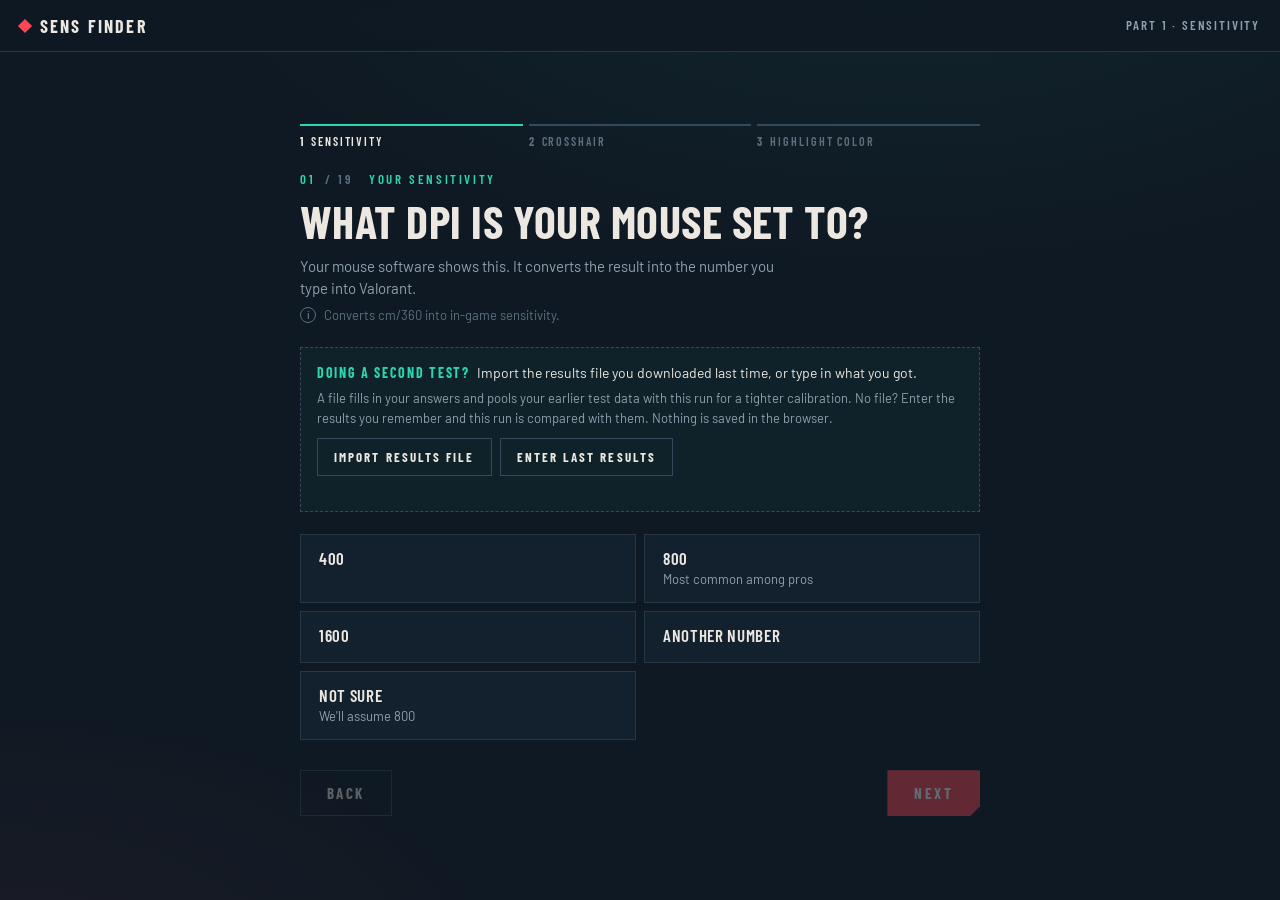
==== commit 52d2b987: "Fix blank crosshair test from stale cached scripts; add manual 'Enter last results' option - Version" ====
--- a/index.html
+++ b/index.html
@@ -68,9 +68,9 @@
 
   label.f { display: block; font: 600 13px/1 var(--head); letter-spacing: .14em; text-transform: uppercase; color: var(--muted); margin: 18px 0 8px; }
   label.f small { font: 400 12px var(--body); letter-spacing: 0; text-transform: none; color: var(--dim); }
-  input[type="number"], select, textarea { background: var(--panel-solid); border: 1px solid var(--line); border-bottom-color: var(--line2);
+  input[type="number"], input[type="text"], select, textarea { background: var(--panel-solid); border: 1px solid var(--line); border-bottom-color: var(--line2);
     padding: 11px 12px; width: 100%; max-width: 280px; min-height: 46px; border-radius: 0; transition: border-color .2s; }
-  input[type="number"]:focus, select:focus, textarea:focus { border-color: var(--teal); outline: none; }
+  input[type="number"]:focus, input[type="text"]:focus, select:focus, textarea:focus { border-color: var(--teal); outline: none; }
   textarea { max-width: 100%; min-height: 90px; resize: vertical; }
   .row { display: flex; gap: 14px; flex-wrap: wrap; }
   .row > div { flex: 1 1 170px; min-width: 0; }
@@ -344,6 +344,7 @@
   .imp-t { font-size: 14px; } .imp-t b { font: 700 14px var(--head); letter-spacing: .12em; text-transform: uppercase; color: var(--teal); margin-right: 4px; }
   .imp-s { color: var(--muted); font-size: 13px; margin: 6px 0 10px; }
   .imp-b { display: flex; gap: 8px; flex-wrap: wrap; } .imp-b label.btn { display: inline-flex; align-items: center; }
+  .imp-man input[type="text"] { max-width: 100%; font-family: ui-monospace, monospace; }
   .imp-msg { font-size: 13px; color: var(--teal); margin: 8px 0 0; min-height: 1em; } .imp-msg.bad { color: var(--yellow); }
   .btn.dl { width: 100%; margin-top: 14px; display: flex; align-items: center; justify-content: center; gap: 10px; clip-path: polygon(0 0, 100% 0, 100% calc(100% - 10px), calc(100% - 10px) 100%, 0 100%); background: var(--red); border-color: var(--red); color: #fff; }
   .btn.dl svg { width: 16px; height: 16px; }
@@ -364,12 +365,18 @@
   <main id="app" aria-live="polite"></main>
 </div>
 
-<script src="model.js"></script>
-<script src="xhair.js"></script>
-<script src="session.js"></script>
+<script src="model.js?v=3.1.1"></script>
+<script src="xhair.js?v=3.1.1"></script>
+<script src="session.js?v=3.1.1"></script>
 <script>
 "use strict";
 var M = window.ValoModel, X = window.ValoXhair, V = window.ValoSession;
+// A stale cached script (older than this page) would break the tests partway through; say so up front.
+if (!M || !X || !V || typeof X.xSession !== "function" || typeof V.manual !== "function") {
+  document.addEventListener("DOMContentLoaded", function () {
+    document.body.insertAdjacentHTML("afterbegin", '<div style="padding:16px;background:#3a2a00;color:#ffd75e;font:15px sans-serif">Part of this page loaded from an old cached copy. Press <b>Ctrl+Shift+R</b> (Cmd+Shift+R on Mac) to reload it.</div>');
+  });
+}
 
 /* ---------- State ---------- */
 function freshState() {
@@ -1095,8 +1102,9 @@
     card.innerHTML = "";
     if (S.prior) {
       var n = S.prior.length, last = S.prior[n - 1];
-      card.appendChild(el("div", { "class": "imp-t" }, '<b>Calibration run ' + (n + 1) + "</b> · " + n + " earlier session" + (n > 1 ? "s" : "") + " loaded (latest " + esc(fmtDate(last.date)) + ")"));
-      card.appendChild(el("p", { "class": "imp-s" }, "Your answers are filled in from the latest session. Picks from the visibility test and rounds from the vision test will be pooled with this run's, and the vision test starts near your earlier thresholds." +
+      card.appendChild(el("div", { "class": "imp-t" }, '<b>Calibration run ' + (n + 1) + "</b> · " + (last.manual && n === 1 ? "last results entered by hand" : n + " earlier session" + (n > 1 ? "s" : "") + " loaded (latest " + esc(last.manual ? "entered by hand" : fmtDate(last.date)) + ")")));
+      card.appendChild(el("p", { "class": "imp-s" }, (last.manual ? "Your current sensitivity and highlight are filled in from what you entered. The results screen compares this run with your last one." :
+        "Your answers are filled in from the latest session. Picks from the visibility test and rounds from the vision test will be pooled with this run's, and the vision test starts near your earlier thresholds.") +
         (last.result && last.result.cm ? " Last result: " + last.result.cm.toFixed(1) + " cm/360" + (last.result.sens ? " (sens " + last.result.sens.toFixed(3) + ")" : "") + "." : "")));
       var row = el("div", { "class": "imp-b" });
       if (canSkipToTests()) {
@@ -1108,12 +1116,16 @@
       clr.addEventListener("click", function () { S = freshState(); renderQ(); });
       row.appendChild(clr); card.appendChild(row);
     } else {
-      card.appendChild(el("div", { "class": "imp-t" }, "<b>Doing a second test?</b> Import the results file you downloaded last time."));
-      card.appendChild(el("p", { "class": "imp-s" }, "It fills in your answers and pools your earlier test data with this run for a tighter calibration. The file stays on your device; nothing is saved in the browser."));
+      card.appendChild(el("div", { "class": "imp-t" }, "<b>Doing a second test?</b> Import the results file you downloaded last time, or type in what you got."));
+      card.appendChild(el("p", { "class": "imp-s" }, "A file fills in your answers and pools your earlier test data with this run for a tighter calibration. No file? Enter the results you remember and this run is compared with them. Nothing is saved in the browser."));
       var row2 = el("div", { "class": "imp-b" });
       var btn = el("label", { "class": "btn small", "for": "impFile", tabindex: "0", role: "button" }, "Import results file");
       btn.addEventListener("keydown", function (e) { if (e.key === "Enter" || e.key === " ") { e.preventDefault(); input.click(); } });
-      row2.appendChild(btn); card.appendChild(row2);
+      var man = el("button", { type: "button", "class": "btn small", id: "impManual", "aria-expanded": "false" }, "Enter last results");
+      row2.appendChild(btn); row2.appendChild(man); card.appendChild(row2);
+      var form = manualForm(function (sess) { S = freshState(); applyImport({ sessions: [sess], latest: sess }); renderQ(); var m = document.querySelector(".imp-msg"); if (m) m.textContent = "Last results added."; }, msg);
+      form.hidden = true; card.appendChild(form);
+      man.addEventListener("click", function () { form.hidden = !form.hidden; man.setAttribute("aria-expanded", String(!form.hidden)); if (!form.hidden) form.querySelector("input").focus(); });
     }
     card.appendChild(input); card.appendChild(msg);
     if (note) msg.textContent = note;
@@ -1128,6 +1140,25 @@
   });
   draw();
   return card;
+}
+// Form for typing in the last results by hand (for players without the file).
+function manualForm(done, msg) {
+  var f = el("div", { "class": "imp-man", id: "impManForm" });
+  function num(label, id, ph) { var b = el("div"); b.appendChild(el("label", { "class": "f", "for": id }, label)); var i = el("input", { type: "number", id: id, inputmode: "decimal", step: "any", min: "0", placeholder: ph }); b.appendChild(i); return { box: b, i: i }; }
+  var row = el("div", { "class": "row" }), sens = num("Sensitivity", "manSens", "e.g. 0.35"), dpi = num("DPI", "manDpi", "e.g. 800"), cm = num("cm/360 <small>(optional)</small>", "manCm", "e.g. 32");
+  row.appendChild(sens.box); row.appendChild(dpi.box); row.appendChild(cm.box); f.appendChild(row);
+  var cb = el("div"); cb.appendChild(el("label", { "class": "f", "for": "manCode" }, "Crosshair code <small>(optional)</small>"));
+  var code = el("input", { type: "text", id: "manCode", placeholder: "0;P;c;5;h;0;...", autocomplete: "off", spellcheck: "false" }); cb.appendChild(code); f.appendChild(cb);
+  var hb = el("div"); hb.appendChild(el("label", { "class": "f", "for": "manHl" }, "Enemy highlight color <small>(optional)</small>"));
+  var hl = el("select", { id: "manHl" }); hl.appendChild(el("option", { value: "" }, "Don't remember"));
+  X.HCOLORS.forEach(function (c) { hl.appendChild(el("option", { value: c.key }, esc(c.name))); }); hb.appendChild(hl); f.appendChild(hb);
+  var go = el("button", { type: "button", "class": "btn primary small", id: "manSave", style: "margin-top:14px" }, "Use these results");
+  go.addEventListener("click", function () {
+    try { done(V.manual({ sens: sens.i.value, dpi: dpi.i.value, cm: cm.i.value, code: code.value, highlight: hl.value }, M.cmFrom)); }
+    catch (e) { msg.textContent = e.message; msg.classList.add("bad"); }
+  });
+  f.appendChild(go);
+  return f;
 }
 function downloadResults(R, XR, sens, dpi) {
   var b = V.build({ prior: S.prior, answers: S, xTest: answeredRounds(), hTest: S.hTest, frameMs: S.frameMs, version: X.VERSION, agentOk: agentOk,
@@ -1619,7 +1650,7 @@
           '<div class="acc-r" style="--i:2"><span class="ic">' + ICON.scope + '</span><span class="t">Scoped <b>1.00</b><small>' + scopedShort + "</small></span></div>" +
           '<div class="acc-r" style="--i:3"><span class="ic">' + ICON.scope + '</span><span class="t">ADS <b>1.00</b><small>' + adsShort + "</small></span></div>" +
           '<div class="acc-r" style="--i:4"><span class="ic">' + ICON.cross + '</span><span class="t">Crosshair <b>' + XR.crosshair.color.name + '</b><small>' + shapeName + ", code in the Crosshair tab</small></span></div>" +
-          (S.prior ? '<div class="acc-r" style="--i:6"><span class="ic">' + ICON.down2 + '</span><span class="t">Sessions <b>' + (S.prior.length + 1) + "</b><small>pooled test data, from " + esc(fmtDate(S.prior[0].date)) + "</small></span></div>" : "") +
+          (S.prior ? '<div class="acc-r" style="--i:6"><span class="ic">' + ICON.down2 + '</span><span class="t">Sessions <b>' + (S.prior.length + 1) + "</b><small>" + (S.prior[0].manual && S.prior.length === 1 ? "last results entered by hand" : "pooled test data, from " + esc(S.prior[0].manual ? "entered by hand" : fmtDate(S.prior[0].date))) + "</small></span></div>" : "") +
           '<div class="acc-r" style="--i:5"><span class="ic"><i class="sw" style="background:' + XR.highlight.color.hex + ';margin:0"></i></span><span class="t">Highlight <b>' + XR.highlight.color.short + '</b><small>' + esc(XR.highlight.color.name) + "</small></span></div>" +
         "</div>" +
         '<button type="button" class="btn primary dl" id="download">' + ICON.down2 + "Download results</button>" +
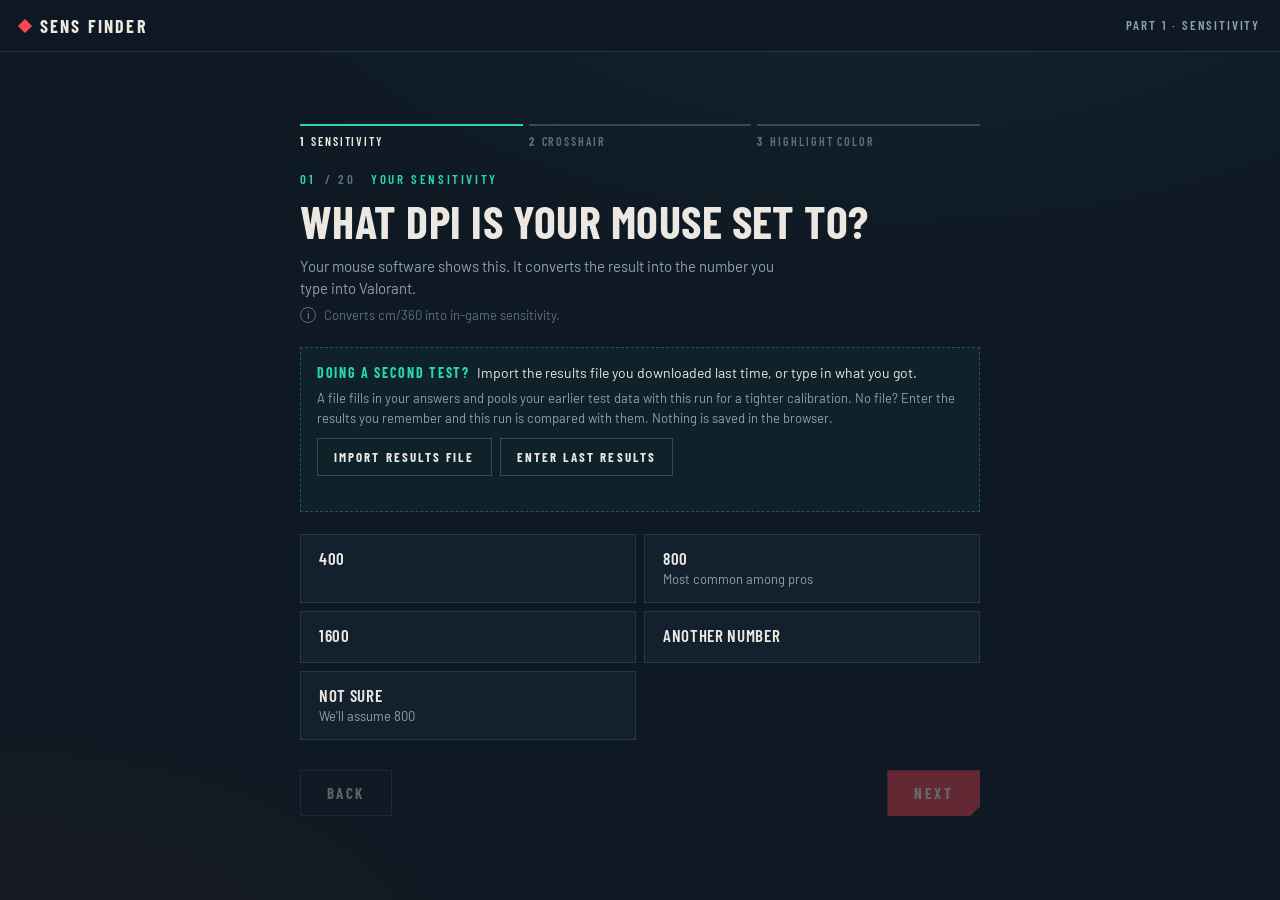
==== commit 176bbfc7: "Sensitivity model 4.0: progression rule, tracking task, hand modifiers, new research - Replace 'keep" ====
--- a/index.html
+++ b/index.html
@@ -383,7 +383,7 @@
   return {
     dpiSel: null, dpiCustom: "",
     curMode: null, cur: "", measured: "", otherGame: "cs2", otherSens: "", sat: 3,
-    padSel: null, padCustom: "", surface: null, limb: null,
+    padSel: null, padCustom: "", surface: null, limb: null, grip: "unsure", mouseW: "unsure",
     role: null, agent1: "", agent2: "", agent3: "", weapon: null, exp: null,
     statsGate: null, stRank: "unsure", stMatches: "", stHs: "", stKd: "", stAdr: "", stPaste: "",
     cvd: null, moving: null, aim: null, shape: null, lose: null, res: null,
@@ -422,13 +422,15 @@
   var seen = {};
   return [S.agent1, S.agent2, S.agent3].filter(function (a) { if (!a || seen[a]) return false; seen[a] = 1; return true; });
 }
+var MOUSE_G = { light: 50, mid: 62, heavy: 80, xheavy: 100 };
 var RES_WIDTH = { "1080": 1920, "1440": 2560, "2160": 3840, stretched: 1440 };
 function buildInput() {
   var c = currentCm();
   return {
     dpi: getDpi(), current: c ? { cm: c } : null, satisfaction: S.sat,
     pad: getPad(), surface: S.surface, limb: S.limb, role: S.role, weapon: S.weapon, agents: agentsInput(),
-    experience: S.exp, stats: statsInput(), resWidth: RES_WIDTH[S.res] || 1920
+    experience: S.exp, stats: statsInput(), resWidth: RES_WIDTH[S.res] || 1920,
+    grip: S.grip || "unsure", mouseG: MOUSE_G[S.mouseW] || null
   };
 }
 
@@ -804,8 +806,8 @@
     valid: function () { return S.curMode === "none" || (S.curMode !== null && currentCm() > 3 && currentCm() < 400); } },
 
   { id: "sat", part: 1, sec: "Your sensitivity", title: "How well does that sensitivity work for you?",
-    why: "Comfort is a reason to stay put, but it isn't a measurement of accuracy. A high rating lets a slightly less optimal current setting stay.",
-    uses: "Widens the 'close enough to keep' margin, from 1× (rating 1) up to at most 2× (rating 5).",
+    why: "Comfort is a reason to move less, but it isn't a measurement of accuracy. Even at 5, the result still moves if the model is confident you'd gain.",
+    uses: "Raises the re-adaptation cost of changing, from 1× (rating 1) up to at most 2× (rating 5), so steps are smaller.",
     show: function () { return S.curMode && S.curMode !== "none"; },
     render: function (h) {
       var i = el("input", { type: "range", min: "1", max: "5", step: "1", "aria-label": "Satisfaction from 1 to 5" });
@@ -847,6 +849,18 @@
         { v: "unsure", l: "Not sure", s: "Uses wrist + forearm and widens the range" }]);
     },
     valid: function () { return !!S.limb; } },
+
+  { id: "mouse", part: 1, sec: "Your mousepad setup", title: "How do you hold your mouse, and how heavy is it?",
+    why: "Both are optional. A raised-palm grip and a lighter mouse make lifting and re-centring quicker, which makes slower settings cheaper. Finger control is not more precise than wrist control (Balakrishnan & MacKenzie 1997).",
+    uses: "Grip and weight scale the time lost per mouse lift and the peak hand speed (estimates around the 60 g pro median). Leave both on \"Not sure\" to skip.",
+    show: function () { return true; },
+    render: function (h) {
+      h.appendChild(el("div", { "class": "sub-t" }, "Grip"));
+      choices(h, "grip", [{ v: "palm", l: "Palm" }, { v: "claw", l: "Claw" }, { v: "fingertip", l: "Fingertip" }, { v: "unsure", l: "Not sure" }], 2);
+      h.appendChild(el("div", { "class": "sub-t" }, "Mouse weight"));
+      choices(h, "mouseW", [{ v: "light", l: "Under 55 g" }, { v: "mid", l: "55–70 g", s: "Pro median ~60 g" }, { v: "heavy", l: "70–90 g" }, { v: "xheavy", l: "Over 90 g" }, { v: "unsure", l: "Not sure" }], 2);
+    },
+    valid: function () { return true; } },
 
   { id: "role", part: 1, sec: "Your role", title: "What role do you play most?",
     why: "Roles differ a little in their mix of small corrections, target switches and big turns. There's no solid evidence for bigger role effects, so the effect is kept small.",
@@ -958,7 +972,7 @@
 
   { id: "exp", part: 2, sec: "Your experience", title: "How long have you played tactical shooters?",
     why: "Newer players can use a crosshair that reacts to movement as a reminder to stop before shooting. Experienced players are better off with a static one.",
-    uses: "Decides whether movement error is suggested as a training aid. It doesn't change the sensitivity.",
+    uses: "Decides whether movement error is suggested as a training aid. It also scales the hand-noise estimate in the sensitivity model (newer hands are assumed noisier, which favors slightly slower settings).",
     show: function () { return true; },
     render: function (h) {
       choices(h, "exp", [{ v: "new", l: "Under 6 months" }, { v: "mid", l: "6 months to 2 years" }, { v: "exp", l: "2+ years" }, { v: "comp", l: "Competitive", s: "Diamond+ or organized play" }], 2);
@@ -1471,9 +1485,17 @@
       return "<b>" + esc(a.name) + "</b> " + Math.round(a.share * 100) + "%" + (bits.length ? ": " + bits.join("; ") : ": no aim-changing mechanics");
     }).join(". ") + ". These move the model's best setting from " + f1(b0) + " to " + f1(R.cModel) + " cm. How often each ability forces a fast re-aim, and by how much, are estimates. In our 28-pro sample, mobility-duelist mains run about 15% faster (not statistically significant, p ≈ 0.12).";
   }
-  var anchorTxt = R.anchor
-    ? "Your current " + f1(R.anchor.cm) + " cm costs about " + Math.round(R.anchor.costDiff * 1000) + " ms more per engagement than the model's best (" + f1(R.cModel) + " cm). Within " + Math.round(R.tolerance * 1000) + " ms counts as near-optimal, and your comfort rating stretches that to " + Math.round(R.anchor.tolStay * 1000) + " ms for keeping it. Result: " + R.reason + "."
+  var A = R.anchor;
+  var anchorTxt = A
+    ? "Your current " + f1(A.cm) + " cm costs about " + Math.round(A.costDiff * 1000) + " ms more per engagement than the model's best (" + f1(R.cModel) + " cm). " +
+      Math.round(A.agreement * 100) + "% of the " + R.nScenarios + " assumption sets put the best setting on that side of yours. " +
+      "Weighing the gain against re-adapting (your comfort rating makes re-adapting " + A.satMult.toFixed(2) + "× as costly), " +
+      (A.stay ? "the result keeps your setting: " + R.reason + "."
+        : "the result moves " + (A.step > 0 ? "+" : "") + Math.round(A.step * 100) + "% (saves about " + A.gainMs.toFixed(1) + " ms per engagement)" +
+          (A.stages > 1 ? ". Bigger changes are split into steps of at most " + Math.round(M.PARAMS.maxStep.central * 100) + "%: " + A.plan.map(f1).join(" → ") + " cm, one per run. Import your results file next time to continue." : "."))
     : "No current setting, so the result is the model's minimum.";
+  var driveTxt = (R.byTask || []).slice().sort(function (a, b) { return b.cost - a.cost; }).map(function (b) { return b.label + " " + (b.cost * 1000).toFixed(1) + " ms"; }).join(", ");
+  var modTxt = pr.modifiers ? pr.modifiers.experience + " (hand noise ×" + pr.modifiers.noise.toFixed(2) + ")" + ", grip " + pr.modifiers.grip + ", lift time ×" + pr.modifiers.lift.toFixed(2) : "";
   var tests = [["Faster", cm / 1.12], ["Recommended", cm], ["Slower", cm * 1.12]].map(function (t) {
     return '<tr class="' + (t[0] === "Recommended" ? "hl" : "") + '"><td>' + t[0] + '</td><td class="n">' + f1(t[1]) + '</td><td class="n">' + M.sensFor(t[1], dpi).toFixed(3) + "</td></tr>";
   }).join("");
@@ -1610,9 +1632,10 @@
           '<div class="sec-t">Model <span>estimated extra time per engagement</span></div><div class="panel">' +
           '<div class="chart" id="costChart">' + cc.svg + '<div class="tt"></div></div>' +
           '<div class="legend"><span><i style="background:var(--ink)"></i>Total</span><span><i style="background:#2a9fd6"></i>Precision</span><span><i style="background:var(--yellow)"></i>Speed / slow flicks</span><span><i style="background:var(--pink)"></i>Pad / reach</span><span><i style="background:var(--teal)"></i>Your result</span></div>' +
-          '<div class="math">small correction  t_sub·(1−p)/p,  p = erf(W / 2√2·σ0)     σ0 = ' + (pr.sigma * 10).toFixed(2) + " mm\ntarget switch     0.50 s × 0.035 × log2(C / " + f1(pr.cFlick) + ")²\nbig turns         0.30 s·lifts + 0.06 s·P(travel > " + f1(pr.reach) + " cm) + speed limit\nusable pad " + f1(pr.usable) + " cm · averaged over " + R.nScenarios + " assumption sets · minimum " + f1(R.cModel) + " cm</div>" +
+          '<div class="math">small correction  t_sub·(1−p)/p,  p = erf(W / 2√2·σ0)     σ0 = ' + (pr.sigma * 10).toFixed(2) + " mm\ntarget switch     0.50 s × 0.035 × log2(C / " + f1(pr.cFlick) + ")²\nbig turns         0.30 s·lifts + 0.06 s·P(travel > " + f1(pr.reach) + " cm) + speed limit\ntracking          t_track·(p∞/p − 1),  angular error = √((360·σT/C)² + (k·ω·τ)²)   ω = " + pr.omega.toFixed(1) + "°/s\nusable pad " + f1(pr.usable) + " cm · averaged over " + R.nScenarios + " assumption sets · minimum " + f1(R.cModel) + " cm</div>" +
           '<ul class="notes"><li><b>Task mix:</b> ' + mixTxt + ".</li>" + (R.agents ? "<li><b>Agents:</b> " + agentTxt + "</li>" : "") +
           "<li><b>Your current setting:</b> " + anchorTxt + "</li>" +
+          "<li><b>What costs time at your result:</b> " + driveTxt + ". <b>Hand modifiers:</b> " + modTxt + ". <b>Optimum spread</b> across assumption sets: " + f1(R.optimumSpread[0]) + "–" + f1(R.optimumSpread[1]) + " cm.</li>" +
           "<li><b>Not used:</b> surface type and match stats. Neither shows whether a sensitivity suits your hand.</li></ul>" +
           '<p class="callout">Unvalidated estimate. The biggest uncertainty is the hand noise floor, which is why the result averages over its plausible range. Pro settings are for comparison only.</p>' +
           '<details><summary>Sources</summary><ul class="src">' +
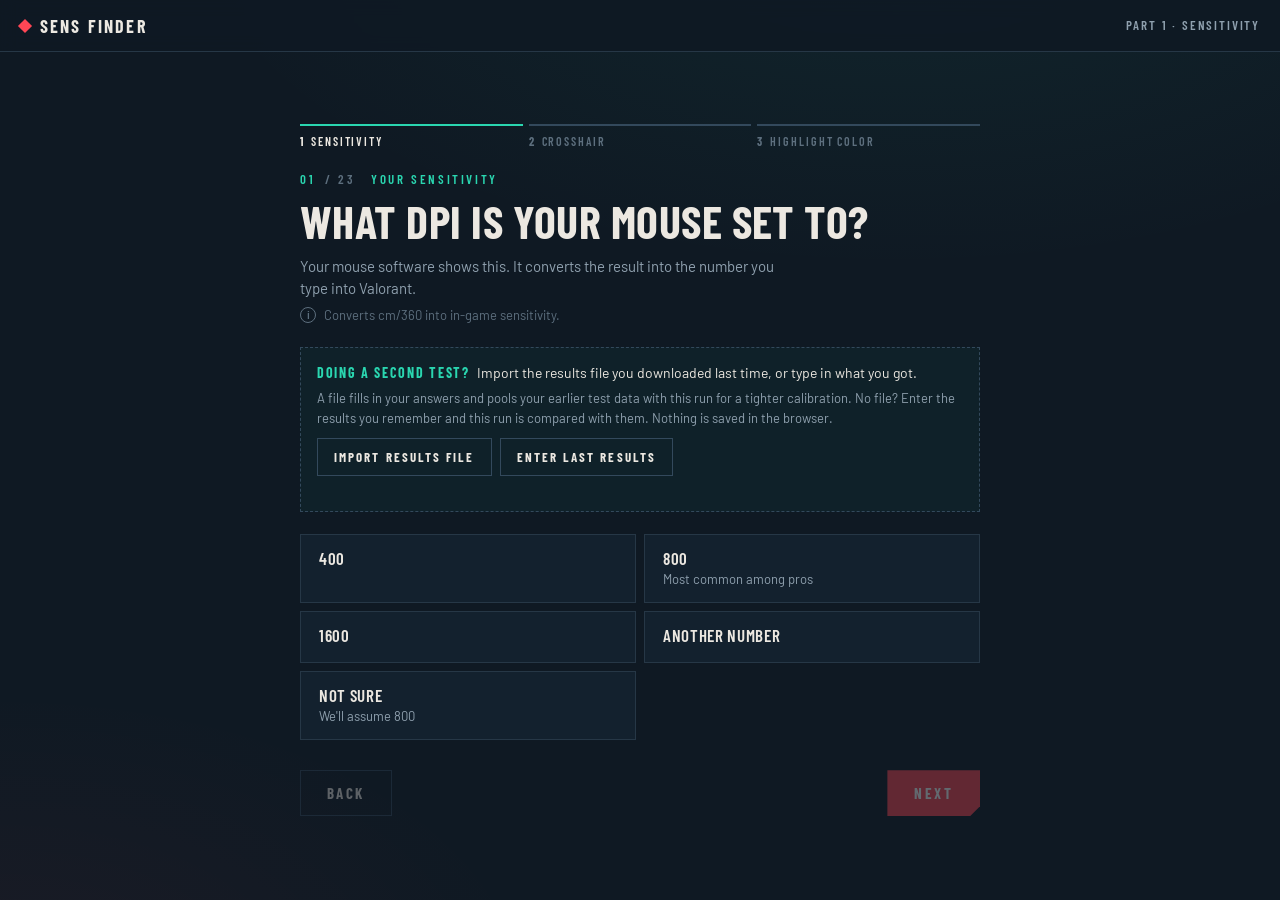
==== commit 19e3fb52: "UI 5.0: region/age/glasses questions, skip crosshair/highlight parts, animated bell-curve chart, uni" ====
--- a/index.html
+++ b/index.html
@@ -15,6 +15,8 @@
     --head: "Barlow Condensed", "DIN Condensed", "Arial Narrow", system-ui, sans-serif;
     --body: "Barlow", system-ui, -apple-system, "Segoe UI", Roboto, sans-serif;
     --ease: cubic-bezier(.22, .61, .36, 1);
+    --ease-out: cubic-bezier(.22, .61, .36, 1); --ease-spring: cubic-bezier(.34, 1.56, .64, 1);
+    --dur-1: 120ms; --dur-2: 240ms; --dur-3: 480ms;
     color-scheme: dark;
   }
   *, *::before, *::after { box-sizing: border-box; }
@@ -22,7 +24,8 @@
   body { background: var(--bg); color: var(--ink); font: 15px/1.5 var(--body); -webkit-text-size-adjust: 100%; min-height: 100vh;
     background-image: radial-gradient(1200px 600px at 70% -10%, rgba(42, 214, 176, 0.07), transparent 60%), radial-gradient(900px 500px at 0% 110%, rgba(255, 70, 85, 0.05), transparent 60%); }
   button, input, select, textarea { font: inherit; color: inherit; }
-  :focus-visible { outline: 2px solid var(--focus); outline-offset: 2px; }
+  :focus-visible { outline: 2px solid var(--focus); outline-offset: 2px; animation: focusRing var(--dur-2) var(--ease-out); }
+  @keyframes focusRing { from { outline-color: transparent; outline-offset: 8px; } to { outline-color: var(--focus); outline-offset: 2px; } }
 
   /* top bar */
   .top { position: sticky; top: 0; z-index: 5; display: flex; align-items: center; gap: 14px; height: 52px; padding: 0 20px;
@@ -30,7 +33,9 @@
   .brand { font: 700 18px/1 var(--head); letter-spacing: .12em; text-transform: uppercase; display: flex; align-items: center; gap: 10px; }
   .brand i { width: 10px; height: 10px; background: var(--red); transform: rotate(45deg); display: inline-block; }
   .top .crumb { font: 600 13px/1 var(--head); letter-spacing: .14em; color: var(--muted); text-transform: uppercase; margin-left: auto; }
-  .progress { position: absolute; left: 0; bottom: -1px; height: 2px; background: var(--teal); width: 0; transition: width .5s var(--ease); box-shadow: 0 0 12px rgba(42, 214, 176, .6); }
+  .progress { position: absolute; left: 0; bottom: -1px; height: 2px; background: var(--teal); width: 0; transition: width var(--dur-3) var(--ease-out); box-shadow: 0 0 12px rgba(42, 214, 176, .6); overflow: hidden; }
+  .progress::after { content: ""; position: absolute; top: 0; bottom: 0; left: 0; width: 70px; background: linear-gradient(90deg, transparent, rgba(255, 255, 255, .85), transparent); animation: sheen 2.2s linear infinite; }
+  @keyframes sheen { from { transform: translateX(-80px); } to { transform: translateX(100vw); } }
 
   .wrap { max-width: 1180px; margin: 0 auto; padding: 36px 20px 64px; }
   .wrap.wide { max-width: none; padding: 32px clamp(16px, 2.6vw, 56px) 64px; }
@@ -41,10 +46,15 @@
   .q-sec { font: 600 13px/1 var(--head); letter-spacing: .2em; text-transform: uppercase; color: var(--teal); display: flex; gap: 10px; align-items: center; }
   .q-sec span { color: var(--dim); }
   .parts { display: grid; grid-template-columns: repeat(3, 1fr); gap: 6px; margin: 0 0 26px; }
-  .part { font: 600 12px/1 var(--head); letter-spacing: .16em; text-transform: uppercase; color: var(--dim); padding-top: 9px; border-top: 2px solid var(--line2); transition: color .3s, border-color .3s; }
+  .part { position: relative; font: 600 12px/1 var(--head); letter-spacing: .16em; text-transform: uppercase; color: var(--dim); padding-top: 9px; border-top: 2px solid var(--line2); transition: color var(--dur-2); }
+  .part::after { content: ""; position: absolute; left: 0; right: 0; top: -2px; height: 2px; background: var(--teal); transform: scaleX(0); transform-origin: left; }
+  .part.done::after, .part.on::after { transform: scaleX(1); animation: fillSeg var(--dur-3) var(--ease-out) backwards; animation-delay: calc(var(--k, 0) * 90ms); }
+  .part.done::after { opacity: .45; }
+  @keyframes fillSeg { from { transform: scaleX(0); } to { transform: scaleX(1); } }
   .part b { color: inherit; margin-right: 6px; }
-  .part.done { color: var(--muted); border-top-color: rgba(42, 214, 176, .45); }
-  .part.on { color: var(--ink); border-top-color: var(--teal); }
+  .part small { font: 600 11px/1 var(--head); letter-spacing: .12em; color: var(--dim); margin-left: 8px; border: 1px solid var(--line2); padding: 2px 5px; }
+  .part.done { color: var(--muted); }
+  .part.on { color: var(--ink); }
   .q h2 { font: 700 clamp(30px, 5.4vw, 46px)/1.02 var(--head); text-transform: uppercase; letter-spacing: .01em; margin: 12px 0 10px; }
   .why { color: var(--muted); margin: 0 0 6px; max-width: 60ch; }
   .uses { color: var(--dim); font-size: 13px; margin: 0 0 22px; display: flex; gap: 8px; }
@@ -56,34 +66,42 @@
   @media (max-width: 560px) { .choices.c2, .choices.c3 { grid-template-columns: 1fr; } }
   .choice { position: relative; overflow: hidden; text-align: left; cursor: pointer; background: var(--panel); border: 1px solid var(--line);
     padding: 13px 16px 13px 18px; display: flex; flex-direction: column; gap: 1px; min-height: 52px;
-    transition: border-color .2s, background .2s, transform .2s var(--ease); }
-  .choice::before { content: ""; position: absolute; left: 0; top: 0; bottom: 0; width: 3px; background: var(--teal); transform: scaleY(0); transition: transform .25s var(--ease); }
-  .choice:hover { border-color: var(--line2); background: rgba(30, 48, 64, .8); }
+    transition: border-color var(--dur-2), background var(--dur-2), transform var(--dur-2) var(--ease-spring), box-shadow var(--dur-2); }
+  .choice::before { content: ""; position: absolute; left: 0; top: 0; bottom: 0; width: 3px; background: var(--teal); transform: scaleY(0); transition: transform var(--dur-2) var(--ease-out); }
+  .choice:hover { border-color: var(--line2); background: rgba(30, 48, 64, .8); transform: translateY(-2px); box-shadow: 0 6px 16px rgba(0, 0, 0, .25); }
   .choice:hover::before { transform: scaleY(.45); }
   .choice[aria-pressed="true"] { border-color: rgba(42, 214, 176, .55); background: linear-gradient(90deg, rgba(42, 214, 176, .14), rgba(42, 214, 176, .02)); }
   .choice[aria-pressed="true"]::before { transform: scaleY(1); }
-  .choice:active { transform: scale(.99); }
+  .choice:active { transform: scale(.97); }
+  .choice.picked { animation: selPop .36s var(--ease-spring), ringPulse .6s var(--ease-out); }
+  @keyframes selPop { 0% { transform: scale(.96); } 60% { transform: scale(1.02); } 100% { transform: none; } }
+  @keyframes ringPulse { from { box-shadow: 0 0 0 0 rgba(42, 214, 176, .55); } to { box-shadow: 0 0 0 12px rgba(42, 214, 176, 0); } }
   .c-l { font: 600 17px/1.2 var(--head); letter-spacing: .04em; text-transform: uppercase; }
   .c-s { font-size: 13px; color: var(--muted); }
 
   label.f { display: block; font: 600 13px/1 var(--head); letter-spacing: .14em; text-transform: uppercase; color: var(--muted); margin: 18px 0 8px; }
   label.f small { font: 400 12px var(--body); letter-spacing: 0; text-transform: none; color: var(--dim); }
   input[type="number"], input[type="text"], select, textarea { background: var(--panel-solid); border: 1px solid var(--line); border-bottom-color: var(--line2);
-    padding: 11px 12px; width: 100%; max-width: 280px; min-height: 46px; border-radius: 0; transition: border-color .2s; }
-  input[type="number"]:focus, input[type="text"]:focus, select:focus, textarea:focus { border-color: var(--teal); outline: none; }
+    padding: 11px 12px; width: 100%; max-width: 280px; min-height: 46px; border-radius: 0; transition: border-color var(--dur-2), box-shadow var(--dur-2) var(--ease-out); }
+  input[type="number"]:focus, input[type="text"]:focus, select:focus, textarea:focus { border-color: var(--teal); outline: none; box-shadow: inset 0 -2px 0 var(--teal); }
   textarea { max-width: 100%; min-height: 90px; resize: vertical; }
   .row { display: flex; gap: 14px; flex-wrap: wrap; }
   .row > div { flex: 1 1 170px; min-width: 0; }
   input[type="range"] { width: 100%; accent-color: var(--teal); margin: 10px 0 4px; height: 28px; }
+  .tn { display: inline-block; color: var(--teal); font-variant-numeric: tabular-nums; }
+  .tn.tick { animation: tick var(--dur-2) var(--ease-spring); }
+  @keyframes tick { from { transform: translateY(-8px) scale(1.25); opacity: .3; } to { transform: none; opacity: 1; } }
   .ends { display: flex; justify-content: space-between; font-size: 13px; color: var(--muted); gap: 12px; }
   details { margin: 16px 0 0; border: 1px solid var(--line); padding: 10px 14px; background: var(--panel); }
   summary { cursor: pointer; font: 600 14px var(--head); letter-spacing: .1em; text-transform: uppercase; }
   details p { margin: 8px 0 0; color: var(--muted); font-size: 14px; }
   .tip { color: var(--dim); font-size: 13px; margin: 10px 0 0; }
   .chk { display: flex; align-items: center; gap: 10px; margin: 14px 0 0; background: none; border: 0; padding: 6px 0; cursor: pointer; color: var(--muted); text-align: left; }
-  .chk i { flex: none; width: 18px; height: 18px; border: 1px solid var(--line2); display: grid; place-items: center; }
+  .chk i { flex: none; width: 18px; height: 18px; border: 1px solid var(--line2); display: grid; place-items: center; transition: background var(--dur-2), border-color var(--dur-2), transform var(--dur-2) var(--ease-spring); }
+  .chk:active i { transform: scale(.85); }
+  .chk i::after { content: ""; width: 8px; height: 4px; border: solid #0f1923; border-width: 0 0 2px 2px; transform: translateY(-1px) rotate(-45deg) scale(0); transition: transform var(--dur-2) var(--ease-spring); }
   .chk[aria-pressed="true"] { color: var(--ink); } .chk[aria-pressed="true"] i { background: var(--teal); border-color: var(--teal); }
-  .chk[aria-pressed="true"] i::after { content: ""; width: 8px; height: 4px; border: solid #0f1923; border-width: 0 0 2px 2px; transform: translateY(-1px) rotate(-45deg); }
+  .chk[aria-pressed="true"] i::after { transform: translateY(-1px) rotate(-45deg) scale(1); }
   .q-body > .choice + .choice { margin-top: 8px; }
   .q.wideq { max-width: 980px; }
   .vis-row { margin: 0 0 14px; }
@@ -102,13 +120,16 @@
   .dt-res table { margin-top: 12px; }
   i.sw { display: inline-block; width: 12px; height: 12px; margin-right: 8px; vertical-align: -1px; }
 
-  .nav { display: flex; justify-content: space-between; gap: 12px; margin-top: 30px; }
+  .nav { display: flex; justify-content: space-between; align-items: center; flex-wrap: wrap; gap: 12px; margin-top: 30px; }
+  .nav .skip { margin: 0 auto; color: var(--muted); padding: 10px 14px; min-height: 40px; font-size: 13px; letter-spacing: .12em; }
+  .nav .skip:hover:not(:disabled) { color: var(--ink); }
+  @media (max-width: 560px) { .nav .skip { order: 3; flex: 1 0 100%; margin: 0; } }
   .btn { cursor: pointer; border: 1px solid var(--line2); background: transparent; padding: 12px 26px; min-height: 46px;
-    font: 700 15px/1 var(--head); letter-spacing: .16em; text-transform: uppercase; transition: background .2s, border-color .2s, opacity .2s, transform .15s; }
-  .btn:hover:not(:disabled) { border-color: var(--muted); }
+    font: 700 15px/1 var(--head); letter-spacing: .16em; text-transform: uppercase; transition: background var(--dur-2), border-color var(--dur-2), opacity var(--dur-2), color var(--dur-2), transform var(--dur-1) var(--ease-out), box-shadow var(--dur-2); }
+  .btn:hover:not(:disabled) { border-color: var(--muted); transform: translateY(-1px); }
   .btn.primary { background: var(--red); border-color: var(--red); color: #fff; clip-path: polygon(0 0, 100% 0, 100% calc(100% - 10px), calc(100% - 10px) 100%, 0 100%); }
   .btn.primary:hover:not(:disabled) { background: #ff5a67; }
-  .btn:active:not(:disabled) { transform: translateY(1px); }
+  .btn:active:not(:disabled) { transform: scale(.97); }
   .btn:disabled { opacity: .35; cursor: not-allowed; }
   .btn.small { padding: 9px 16px; min-height: 38px; font-size: 13px; }
 
@@ -116,7 +137,17 @@
   @keyframes rise { from { opacity: 0; transform: translateY(14px); } to { opacity: 1; transform: none; } }
   @keyframes riseBack { from { opacity: 0; transform: translateY(-14px); } to { opacity: 1; transform: none; } }
   @keyframes fade { from { opacity: 0; } to { opacity: 1; } }
-  .anim { animation: rise .5s var(--ease) both; animation-delay: calc(var(--i, 0) * 45ms); }
+  @keyframes qIn { from { opacity: 0; transform: translateX(28px); } to { opacity: 1; transform: none; } }
+  @keyframes qInBack { from { opacity: 0; transform: translateX(-28px); } to { opacity: 1; transform: none; } }
+  @keyframes qOut { to { opacity: 0; transform: translateX(-28px); } }
+  @keyframes qOutBack { to { opacity: 0; transform: translateX(28px); } }
+  #app { position: relative; }
+  .q { animation: qIn var(--dur-3) var(--ease-out) backwards; }
+  .q.back { animation-name: qInBack; }
+  .q.ghost { position: absolute; left: 0; right: 0; top: 0; pointer-events: none; animation: qOut var(--dur-2) var(--ease-out) forwards; }
+  .q.ghost.back { animation-name: qOutBack; }
+  .q.ghost * { animation: none !important; }
+  .anim { animation: rise var(--dur-3) var(--ease-out) backwards; animation-delay: calc(var(--i, 0) * 45ms); }
   .back .anim { animation-name: riseBack; }
 
   /* ---------- results ---------- */
@@ -166,17 +197,18 @@
   @media (max-width: 760px) { .layout { grid-template-columns: minmax(0, 1fr); } .side { grid-column: auto; } }
   .tabs { display: flex; flex-direction: column; gap: 4px; }
   @media (max-width: 760px) { .tabs { flex-direction: row; overflow-x: auto; scrollbar-width: none; } }
-  .tab { position: relative; text-align: left; background: none; border: 0; cursor: pointer; padding: 14px 18px; white-space: nowrap;
-    font: 600 16px/1 var(--head); letter-spacing: .1em; text-transform: uppercase; color: var(--muted); transition: color .25s; }
-  .tab::before { content: ""; position: absolute; inset: 0; background: linear-gradient(90deg, rgba(42, 214, 176, .55), rgba(42, 214, 176, .25));
-    transform: scaleX(0); transform-origin: left; transition: transform .35s var(--ease); z-index: -1; }
-  .tab::after { content: ""; position: absolute; right: 0; top: 0; bottom: 0; width: 3px; background: var(--teal); opacity: 0; transition: opacity .3s; }
-  .tab { z-index: 0; }
+  .tabs { position: relative; isolation: isolate; }
+  .tab { position: relative; z-index: 0; text-align: left; background: none; border: 0; cursor: pointer; padding: 14px 18px; white-space: nowrap;
+    font: 600 16px/1 var(--head); letter-spacing: .1em; text-transform: uppercase; color: var(--muted); transition: color var(--dur-2), transform var(--dur-1) var(--ease-out); }
+  .tab:active { transform: scale(.97); }
+  .tab-ind { position: absolute; left: 0; top: 0; width: 0; height: 0; z-index: -1; pointer-events: none; opacity: 0;
+    background: linear-gradient(90deg, rgba(42, 214, 176, .55), rgba(42, 214, 176, .25));
+    transition: transform var(--dur-3) var(--ease-spring), width var(--dur-3) var(--ease-out), height var(--dur-3) var(--ease-out), opacity var(--dur-2); }
+  .tab-ind.on { opacity: 1; }
+  .tab-ind::after { content: ""; position: absolute; right: 0; top: 0; bottom: 0; width: 3px; background: var(--teal); }
   .tab:hover { color: var(--ink); }
   .tab[aria-selected="true"] { color: #fff; }
-  .tab[aria-selected="true"]::before { transform: scaleX(1); }
-  .tab[aria-selected="true"]::after { opacity: 1; }
-  @media (max-width: 760px) { .tab::after { left: 0; right: 0; top: auto; width: auto; height: 3px; } }
+  @media (max-width: 760px) { .tab-ind::after { left: 0; right: 0; top: auto; width: auto; height: 3px; } }
 
   .sec-t { font: 700 15px/1 var(--head); letter-spacing: .1em; text-transform: uppercase; display: flex; justify-content: space-between; align-items: center;
     padding-bottom: 8px; border-bottom: 1px solid var(--line2); margin: 0 0 10px; gap: 12px; }
@@ -187,6 +219,9 @@
   .sub-t { background: var(--row); padding: 9px 10px; font: 600 14px/1 var(--head); letter-spacing: .1em; text-transform: uppercase; margin: 0 0 4px; }
   .pane[hidden] { display: none; }
   .pane { animation: fade .35s var(--ease) both; }
+  .panes { position: relative; }
+  .pane.leave { position: absolute; left: 0; right: 0; top: 0; pointer-events: none; animation: paneOut var(--dur-2) var(--ease-out) forwards; }
+  @keyframes paneOut { to { opacity: 0; transform: scale(.985); } }
 
   /* distribution */
   .dist { position: relative; margin: 6px 0 20px; }
@@ -306,7 +341,7 @@
   @keyframes sweep { from { transform: scaleX(0); } to { transform: scaleX(1); } }
   @keyframes bar { from { transform: scaleX(0); } to { transform: scaleX(1); } }
   @keyframes glow { 0%, 100% { text-shadow: 0 0 0 rgba(42, 214, 176, 0); } 50% { text-shadow: 0 0 28px rgba(42, 214, 176, .65); } }
-  @keyframes paneIn { from { opacity: 0; transform: translateX(18px); } to { opacity: 1; transform: none; } }
+  @keyframes paneIn { from { opacity: 0; transform: translateY(8px) scale(.985); } to { opacity: 1; transform: none; } }
   @keyframes dotPop { from { opacity: 0; transform: scale(0); } to { opacity: 1; transform: scale(1); } }
   @keyframes flash { 0% { background: var(--teal); color: #0f1923; } 100% { background: transparent; } }
   .sum-c { animation: cardIn .7s var(--ease) both !important; animation-delay: calc(var(--base) + var(--d, 0s)) !important; overflow: hidden; }
@@ -319,9 +354,9 @@
   .acc-r { animation-delay: calc(var(--base) + 1.1s + var(--i) * 80ms); }
   .acc-r.warnr .ic { background: rgba(242, 208, 107, .14); color: var(--yellow); }
   .pane.play { animation: paneIn .45s var(--ease) both; }
-  .pane.play .sbar, .pane.play .opt, .pane.play .xh-fig, .pane.play .notes li, .pane.play tbody tr { animation: rise .45s var(--ease) both; animation-delay: calc(var(--base) + .1s + var(--i, 0) * 60ms); }
+  .pane.play .sbar, .pane.play .opt, .pane.play .xh-fig, .pane.play .notes li, .pane.play tbody tr { animation: rise .45s var(--ease) backwards; animation-delay: calc(var(--base) + .1s + var(--i, 0) * 60ms); }
   .pane.play .notes li:nth-child(n) { --i: 2; } .pane.play .xh-fig:nth-child(2) { --i: 1; } .pane.play .xh-fig:nth-child(3) { --i: 2; } .pane.play .xh-fig:nth-child(4) { --i: 3; } .pane.play .xh-fig:nth-child(5) { --i: 4; } .pane.play .xh-fig:nth-child(6) { --i: 5; }
-  .pane.play .sb-t i { transform-origin: left; animation: bar .9s var(--ease) both; animation-delay: calc(var(--base) + .25s + var(--i, 0) * 70ms); }
+  .pane.play .sb-t i { transform-origin: left; animation: bar .9s var(--ease) backwards; animation-delay: calc(var(--base) + .25s + var(--i, 0) * 70ms); }
   .sb-t.mid { background: linear-gradient(90deg, var(--line) 0 49.7%, var(--line2) 49.7% 50.3%, var(--line) 50.3%); }
   .sb-t.mid i { transform-origin: center !important; }
   .pane.play circle.pd { transform-box: fill-box; transform-origin: center; animation: dotPop .4s var(--ease) both; animation-delay: calc(.15s + var(--i, 0) * 40ms); }
@@ -329,7 +364,7 @@
   .draw { animation-delay: calc(var(--base) + .15s); }
   .band-in { animation-delay: calc(var(--base) + .7s); } .pin { animation-delay: calc(var(--base) + 1.05s); } .pop { animation-delay: calc(var(--base) + 1.45s); }
   .opts { display: grid; grid-template-columns: repeat(auto-fit, minmax(220px, 1fr)); gap: 10px; margin: 0 0 6px; }
-  .opt { background: rgba(0, 0, 0, .18); border: 1px solid var(--line); padding: 12px; min-width: 0; transition: border-color .2s, transform .2s var(--ease); }
+  .opt { background: rgba(0, 0, 0, .18); border: 1px solid var(--line); padding: 12px; min-width: 0; transition: border-color var(--dur-2), transform var(--dur-2) var(--ease-out); }
   .opt:hover { border-color: var(--line2); transform: translateY(-2px); }
   .opt:first-child { border-color: rgba(42, 214, 176, .5); }
   .opt-k { font: 700 13px/1 var(--head); letter-spacing: .16em; text-transform: uppercase; color: var(--teal); margin: 0 0 8px; }
@@ -337,6 +372,44 @@
   .opt-n { font-size: 13px; color: var(--muted); margin: 8px 0; text-transform: capitalize; }
   .opt .codebox code { font-size: 12px; }
   .copy-code.flash { animation: flash .6s ease; }
+
+  /* ---------- 5.0: skipped parts, impact bars, bell curve ---------- */
+  .sum-c.skipped { border-style: dashed; background: rgba(22, 36, 50, .4); color: var(--muted); }
+  .sum-c.skipped .sum-v { color: var(--dim); }
+  .sum-c.skipped .btn { margin-top: 12px; }
+  .bd-r { position: relative; }
+  .ibar { position: absolute; left: 10px; right: 10px; bottom: 0; height: 2px; transform-origin: left; transform: scaleX(var(--w, 0)); background: var(--teal); opacity: .8; animation: ibarIn var(--dur-3) var(--ease-out) backwards; animation-delay: calc(var(--base) + 1.4s + var(--i) * 60ms); }
+  .ibar.slow { background: var(--pink); }
+  @keyframes ibarIn { from { transform: scaleX(0); } }
+  .bell { position: relative; margin: 6px 0 4px; }
+  .bell svg { display: block; width: 100%; height: auto; overflow: visible; }
+  .bell text { fill: var(--dim); font: 600 12px var(--head); letter-spacing: .06em; }
+  .bell .lbl { fill: var(--ink); } .bell .lbl2 { fill: var(--muted); }
+  .bell .bband { transform-box: fill-box; transform-origin: bottom; opacity: 0; }
+  .bell .mk { opacity: 0; }
+  .pane.play .bell .bband { animation: bandGrow .7s var(--ease-out) forwards; animation-delay: calc(var(--base) + .55s + var(--k, 0) * .12s); }
+  .pane.play .bell .mk { animation: drop .6s var(--ease-spring) forwards; animation-delay: calc(var(--base) + 1.25s + var(--k, 0) * .14s); }
+  .pane.play .bell .gridh, .pane.play .chart .gridh { animation: fade .7s var(--ease-out) backwards; animation-delay: calc(var(--base) + .05s); }
+  @keyframes bandGrow { from { opacity: 0; transform: scaleY(0); } to { opacity: 1; transform: scaleY(1); } }
+  @keyframes drop { from { opacity: 0; transform: translateY(-28px) scale(.6); } to { opacity: 1; transform: none; } }
+  .pulse { transform-box: fill-box; transform-origin: center; opacity: 0; }
+  .pane.play .pulse { animation: pulseRing 1.3s var(--ease-out) 2; animation-delay: calc(var(--base) + 1.3s); }
+  @keyframes pulseRing { 0% { opacity: .8; transform: scale(.5); } 100% { opacity: 0; transform: scale(2.6); } }
+  .bell-cap { margin: 10px 0 18px; color: var(--muted); font-size: 14px; }
+  .bell-cap b { color: var(--teal); font: 700 22px var(--head); font-variant-numeric: tabular-nums; }
+  .shifts { display: grid; gap: 2px; margin: 4px 0 0; padding: 0; list-style: none; }
+  .shift { display: grid; grid-template-columns: minmax(0, 12em) minmax(0, 1fr) 5.6em; align-items: center; gap: 10px; padding: 7px 10px; font-size: 13px; }
+  .shift:nth-child(odd) { background: var(--row); }
+  @media (max-width: 560px) { .shift { grid-template-columns: minmax(0, 1fr) 5.4em; } .shift .sh-t { grid-column: 1 / -1; order: 3; } }
+  .sh-n small { display: block; color: var(--dim); font-size: 12px; }
+  .sh-t { position: relative; height: 8px; background: var(--line); }
+  .sh-t::before { content: ""; position: absolute; left: 50%; top: -3px; bottom: -3px; width: 1px; background: var(--line2); }
+  .sh-t i { position: absolute; top: 0; bottom: 0; }
+  .sh-t i.fast { left: 50%; background: var(--teal); transform-origin: left; }
+  .sh-t i.slow { right: 50%; background: var(--pink); transform-origin: right; }
+  .pane.play .sh-t i { animation: bar .8s var(--ease-out) backwards; animation-delay: calc(var(--base) + 1.3s + var(--i, 0) * 110ms); }
+  .sh-v { text-align: right; font-variant-numeric: tabular-nums; color: var(--muted); }
+  .sh-ends { display: flex; justify-content: space-between; font-size: 12px; color: var(--dim); padding: 0 10px; margin: 6px 0 0; }
 
   /* ---------- results files ---------- */
   .sr { position: absolute; width: 1px; height: 1px; opacity: 0; overflow: hidden; clip: rect(0 0 0 0); }
@@ -350,8 +423,11 @@
   .btn.dl svg { width: 16px; height: 16px; }
   .dl-s { color: var(--dim); font-size: 12px; margin: 8px 0 0; }
   @media (prefers-reduced-motion: reduce) {
-    *, *::before, *::after { animation-duration: 1ms !important; animation-delay: 0ms !important; transition-duration: 1ms !important; }
+    *, *::before, *::after { animation-duration: 1ms !important; animation-delay: 0ms !important; animation-iteration-count: 1 !important; transition-duration: 1ms !important; transition-delay: 0ms !important; scroll-behavior: auto !important; }
     .draw { stroke-dashoffset: 0; }
+    .progress::after, .pulse { animation: none !important; display: none; }
+    .choice:hover, .btn:hover:not(:disabled), .choice:active, .btn:active:not(:disabled), .tab:active { transform: none; }
+    .q.ghost { display: none; }
   }
 </style>
 </head>
@@ -365,9 +441,9 @@
   <main id="app" aria-live="polite"></main>
 </div>
 
-<script src="model.js?v=3.1.1"></script>
-<script src="xhair.js?v=3.1.1"></script>
-<script src="session.js?v=3.1.1"></script>
+<script src="model.js?v=5.0.0"></script>
+<script src="xhair.js?v=5.0.0"></script>
+<script src="session.js?v=5.0.0"></script>
 <script>
 "use strict";
 var M = window.ValoModel, X = window.ValoXhair, V = window.ValoSession;
@@ -384,11 +460,11 @@
     dpiSel: null, dpiCustom: "",
     curMode: null, cur: "", measured: "", otherGame: "cs2", otherSens: "", sat: 3,
     padSel: null, padCustom: "", surface: null, limb: null, grip: "unsure", mouseW: "unsure",
-    role: null, agent1: "", agent2: "", agent3: "", weapon: null, exp: null,
+    role: null, agent1: "", agent2: "", agent3: "", weapon: null, region: null, age: null, glasses: null, exp: null,
     statsGate: null, stRank: "unsure", stMatches: "", stHs: "", stKd: "", stAdr: "", stPaste: "",
     cvd: null, moving: null, aim: null, shape: null, lose: null, res: null,
     xSeed: newSeed(), xKey: null, xTest: null, xRound: 0,
-    hCur: null, hKeep: false, hMaps: null, hClutter: {}, hTest: null,
+    hCur: null, hKeep: false, hMaps: null, hClutter: {}, hTest: null, xSkip: false, hSkip: false,
     prior: null, frameMs: null      // prior = sessions imported from a results file (never stored in the browser)
   };
 }
@@ -430,7 +506,8 @@
     dpi: getDpi(), current: c ? { cm: c } : null, satisfaction: S.sat,
     pad: getPad(), surface: S.surface, limb: S.limb, role: S.role, weapon: S.weapon, agents: agentsInput(),
     experience: S.exp, stats: statsInput(), resWidth: RES_WIDTH[S.res] || 1920,
-    grip: S.grip || "unsure", mouseG: MOUSE_G[S.mouseW] || null
+    grip: S.grip || "unsure", mouseG: MOUSE_G[S.mouseW] || null,
+    region: S.region || undefined, age: S.age || undefined, glasses: S.glasses || undefined
   };
 }
 
@@ -450,6 +527,7 @@
       S[key] = o.v;
       Array.prototype.forEach.call(wrap.children, function (c) { c.setAttribute("aria-pressed", "false"); });
       b.setAttribute("aria-pressed", "true");
+      b.classList.remove("picked"); void b.offsetWidth; b.classList.add("picked");
       if (onPick) onPick(o.v);
       refreshNav();
     });
@@ -762,6 +840,15 @@
 
 
 /* ---------- Questions ---------- */
+// Choice lists use the fixed key order; labels come from the model's tables when present.
+var CHOICE_FALLBACK = {
+  region: [["na", "North America"], ["latam", "Latin America"], ["br", "Brazil"], ["eu", "Europe"], ["mena", "Middle East & North Africa"], ["kr", "Korea"], ["jp", "Japan"], ["cn", "China"], ["sea", "Southeast Asia"], ["oce", "Oceania"], ["unsure", "Prefer not to say"]],
+  age: [["u16", "Under 16"], ["16_19", "16–19"], ["20_24", "20–24"], ["25_29", "25–29"], ["30_34", "30–34"], ["35p", "35+"], ["unsure", "Prefer not to say"]],
+  glasses: [["none", "No glasses"], ["glasses", "Glasses"], ["contacts", "Contact lenses"], ["unsure", "Prefer not to say"]]
+};
+function tableChoices(key, table) {
+  return CHOICE_FALLBACK[key].map(function (kv) { var t = table && table[kv[0]]; return { v: kv[0], l: esc((t && t.label) || kv[1]) }; });
+}
 var RANKS = [["unsure", "Not sure / unranked"], ["iron", "Iron"], ["bronze", "Bronze"], ["silver", "Silver"], ["gold", "Gold"], ["plat", "Platinum"], ["diamond", "Diamond"], ["asc", "Ascendant"], ["imm", "Immortal"], ["rad", "Radiant"]];
 
 var Q = [
@@ -813,8 +900,11 @@
       var i = el("input", { type: "range", min: "1", max: "5", step: "1", "aria-label": "Satisfaction from 1 to 5" });
       i.value = S.sat;
       var out = el("p", { "class": "tip", role: "status" });
-      function sync() { out.textContent = "Selected: " + S.sat + " of 5"; }
-      i.addEventListener("input", function () { S.sat = parseInt(i.value, 10); sync(); });
+      function sync(tick) {
+        out.innerHTML = 'Selected: <b class="tn">' + S.sat + "</b> of 5";
+        if (tick && !REDUCED) { var n = out.firstElementChild || out.querySelector(".tn"); n.classList.remove("tick"); void n.offsetWidth; n.classList.add("tick"); }
+      }
+      i.addEventListener("input", function () { S.sat = parseInt(i.value, 10); sync(true); });
       h.appendChild(i);
       h.appendChild(el("div", { "class": "ends" }, "<span>1: I fight it constantly</span><span>5: It feels natural</span>"));
       h.appendChild(out); sync();
@@ -911,6 +1001,27 @@
         { v: "close", l: "SMG / shotgun", s: "Close-range buys" }], 3);
     },
     valid: function () { return !!S.weapon; } },
+
+  { id: "region", part: 1, sec: "About you", title: "Where do you play from?",
+    why: "Regional pro trends in sensitivity differ a little (setup, desk space, scene habits). This is optional: \"Prefer not to say\" adds no shift.",
+    uses: "Moves your spot on the sensitivity bell curve by a small, researched amount. Never stored or sent anywhere.",
+    show: function () { return true; },
+    render: function (h) { choices(h, "region", tableChoices("region", M.REGION), 2); },
+    valid: function () { return !!S.region; } },
+
+  { id: "age", part: 1, sec: "About you", title: "How old are you?",
+    why: "Fine motor control and hand speed shift slowly with age, and pro sensitivities trend with it. Optional: \"Prefer not to say\" adds no shift.",
+    uses: "A small shift along the sensitivity bell curve. The research behind each group is listed in \"What moved you\" after your result.",
+    show: function () { return true; },
+    render: function (h) { choices(h, "age", tableChoices("age", M.AGE), 2); },
+    valid: function () { return !!S.age; } },
+
+  { id: "glasses", part: 1, sec: "About you", title: "Do you wear glasses or contacts when you play?",
+    why: "Vision correction can change how you see and track targets on screen. Optional: \"Prefer not to say\" adds no shift.",
+    uses: "A small shift along the sensitivity bell curve, shown in \"What moved you\" after your result.",
+    show: function () { return true; },
+    render: function (h) { choices(h, "glasses", tableChoices("glasses", M.GLASSES), 2); },
+    valid: function () { return !!S.glasses; } },
 
   { id: "statsGate", part: 1, sec: "Your stats", title: "Add your season stats?",
     why: "Stats depend on role, teammates and game sense, so they can't show whether your sensitivity suits your hand. They're kept as a before snapshot only.",
@@ -958,7 +1069,7 @@
   { id: "cvd", part: 2, sec: "Color vision", title: "Do you have any color blindness?",
     why: "About 8% of men and 0.5% of women have red-green color blindness. It changes which crosshair and enemy colors stay visible.",
     uses: "Every color is scored as your type of color vision sees it (a published simulation, Machado et al. 2009). Red-green also rules out green, yellow green and red crosshairs. Used in Parts 2 and 3.",
-    show: function () { return true; },
+    show: function () { return !(S.xSkip && S.hSkip); },
     render: function (h) {
       choices(h, "cvd", [
         { v: "none", l: "No" },
@@ -982,7 +1093,7 @@
   { id: "moving", part: 2, sec: "Your experience", title: "Do you often shoot while still moving?",
     why: "In Valorant, shots fired while moving are inaccurate. If you often shoot on the move, crosshair lines that spread while you move give you instant feedback.",
     uses: "\"Often\" turns on movement error as a temporary training aid. Otherwise all error lines stay off, like 99% of pros.",
-    show: function () { return S.exp === "new" || S.exp === "mid"; },
+    show: function () { return (S.exp === "new" || S.exp === "mid") && !S.xSkip; },
     render: function (h) {
       choices(h, "moving", [{ v: "still", l: "No, I stop or counter-strafe" }, { v: "moving", l: "Yes, often" }, { v: "unsure", l: "Not sure" }]);
     },
@@ -991,7 +1102,7 @@
   { id: "aim", part: 2, sec: "Your aim", title: "How do you mostly aim?",
     why: "Flick and tap players want a small, precise point. Players who track or spray benefit from lines that stay visible around a moving target.",
     uses: "Sets line length: about 2–3 for flicking, 4–5 for tracking. This is a heuristic; no study has measured it.",
-    show: function () { return true; },
+    show: function () { return !S.xSkip; },
     render: function (h) {
       choices(h, "aim", [{ v: "flick", l: "Flicks and taps", s: "Snap to the head, 1–2 bullets" }, { v: "track", l: "Tracking and spraying", s: "Follow targets, longer bursts" }, { v: "mix", l: "A mix / not sure" }], 3);
     },
@@ -1000,7 +1111,7 @@
   { id: "shape", part: 2, sec: "Your aim", title: "Which crosshair shape do you prefer?",
     why: "57% of pros use a small cross, 26% a dot, 11% a cross with a dot. Shape is mostly preference, so pick what you like if you already know.",
     uses: "Sets the shape. \"No preference\" picks a cross sized for your aim style.",
-    show: function () { return true; },
+    show: function () { return !S.xSkip; },
     render: function (h) {
       choices(h, "shape", [{ v: "small", l: "Small cross" }, { v: "medium", l: "Bigger cross" }, { v: "dot", l: "Dot only" }, { v: "crossDot", l: "Cross + dot" }, { v: "any", l: "No preference" }], 2);
     },
@@ -1009,7 +1120,7 @@
   { id: "lose", part: 2, sec: "Visibility", title: "When do you lose track of your crosshair?",
     why: "A white or yellow crosshair washes out on bright, sandy walls. A dark outline adds the contrast the color alone lacks.",
     uses: "Weights those scenes more when each color's contrast is computed. \"Bright maps\" also turns outlines on at full opacity.",
-    show: function () { return true; },
+    show: function () { return !S.xSkip; },
     render: function (h) {
       choices(h, "lose", [{ v: "bright", l: "On bright maps", s: "Breeze, Bind, Sunset" }, { v: "dark", l: "In dark corners" }, { v: "util", l: "In smokes and utility" }, { v: "never", l: "Rarely or never" }], 2);
     },
@@ -1018,7 +1129,7 @@
   { id: "res", part: 2, sec: "Visibility", title: "What resolution do you play at?",
     why: "Crosshair values are in screen pixels, so the same numbers look smaller at higher resolutions.",
     uses: "Scales line length, gap and thickness by 1.33 for 1440p and 2 for 4K. Stretched 4:3 shortens the lines by 1.",
-    show: function () { return true; },
+    show: function () { return !S.xSkip; },
     render: function (h) {
       choices(h, "res", [{ v: "1080", l: "1920×1080", s: "Most common" }, { v: "1440", l: "2560×1440" }, { v: "2160", l: "3840×2160 (4K)" }, { v: "stretched", l: "4:3 stretched" }], 2);
     },
@@ -1027,7 +1138,7 @@
   { id: "vis", part: 2, sec: "Visibility test", title: "Which crosshair can you see instantly?",
     why: "Eight rounds, four crosshairs each, over different map scenes. Pick the one you spot without searching. They're drawn at real pixel size for your resolution, in random order. Sit as you normally play.",
     uses: "Your picks are fitted with a choice model (each pick beats the others shown), giving a score for each color, outlines and shape. Optional: skip it and the computed visibility decides.",
-    show: function () { return true; },
+    show: function () { return !S.xSkip; },
     render: function (h) { visTest(h); },
     valid: function () { return true; } },
 
@@ -1035,7 +1146,7 @@
   { id: "hCur", part: 3, sec: "Enemy highlight", title: "Which enemy highlight color do you use now?",
     why: "Settings › General › Accessibility › Enemy Highlight Color. It recolors the outline around enemies.",
     uses: "If you'd rather keep it, it gets a small bonus. Color vision, maps, utility and the test can still outweigh it.",
-    show: function () { return true; },
+    show: function () { return !S.hSkip; },
     render: function (h) {
       choices(h, "hCur", [{ v: "red", l: "Red (Default)" }, { v: "yd", l: "Yellow (Deuteranopia)" }, { v: "yp", l: "Yellow (Protanopia)" }, { v: "purple", l: "Purple (Tritanopia)" }, { v: "unsure", l: "Not sure" }], 2);
       toggle(h, "hKeep", "I'd rather keep it unless there's a clear reason to switch");
@@ -1045,7 +1156,7 @@
   { id: "hMaps", part: 3, sec: "Enemy highlight", title: "Where do you lose sight of enemies most?",
     why: "Yellow is the brightest option and pops in shadows, but it's close in brightness to sandy walls. Purple separates from warm light but sits close to blue maps.",
     uses: "Weights that scene more when each color's contrast is computed (as your color vision sees it).",
-    show: function () { return true; },
+    show: function () { return !S.hSkip; },
     render: function (h) {
       choices(h, "hMaps", [{ v: "warm", l: "Bright, warm maps", s: "Breeze, Bind, Sunset" }, { v: "dark", l: "Dark corners and shadows", s: "Split, Abyss, Lotus interiors" }, { v: "cool", l: "Cool, blue maps", s: "Icebox, Pearl" }, { v: "none", l: "No pattern" }], 2);
     },
@@ -1054,7 +1165,7 @@
   { id: "hClutter", part: 3, sec: "Enemy highlight", title: "Which utility clutters your screen most?",
     why: "An outline that shares a hue with utility blends in exactly when enemies peek through it. Pick any that apply.",
     uses: "Adds that utility to the scenes each color is compared against, so a color that matches it loses contrast.",
-    show: function () { return true; },
+    show: function () { return !S.hSkip; },
     render: function (h) {
       [["fire", "Fire and orange", "Phoenix, Brimstone, Breach"], ["purple", "Purple smokes and blinds", "Omen, Reyna, Astra, Clove, Fade"], ["yellow", "Yellow utility", "Killjoy, Raze, Gekko, Tejo"]].forEach(function (o) {
         toggleChoice(h, o[0], o[1], o[2]);
@@ -1066,7 +1177,7 @@
   { id: "hTest", part: 3, sec: "Vision test", title: "Which enemy was highlighted?",
     why: "Four enemies flash for about 1/17 of a second, then a mask covers them. One had a red, yellow or purple outline. Say where it was. The outline gets fainter when you're right and stronger when you're wrong. 67 rounds, about 2 minutes.",
     uses: "Measures the outline strength each color needs before you can see it (a vision threshold), not your reaction time or input lag. The easiest color gets up to a 2.5-point bonus, shrunk when the estimate is uncertain. Optional.",
-    show: function () { return true; },
+    show: function () { return !S.hSkip; },
     render: function (h) { visionTest(h); },
     valid: function () { return true; } }
 
@@ -1102,12 +1213,17 @@
   Object.keys(res.latest.answers).forEach(function (k) { S[k] = k === "hClutter" ? Object.assign({}, res.latest.answers[k]) : res.latest.answers[k]; });
   S.prior = res.sessions;
 }
-// Everything before the visibility test is answered and valid, so the player can jump straight to the tests.
-function canSkipToTests() {
-  var l = visible(), k = idxOf(l, "vis");
-  for (var i = 0; i < k; i++) if (!l[i].valid()) return false;
-  return k > 0;
-}
+// Everything before the first test (visibility, else vision when the crosshair part is skipped) is answered and valid,
+// so the player can jump straight to the tests. Returns that test's id, or null if there is none or something is unanswered.
+function testTarget() {
+  var l = visible(), id = null;
+  ["vis", "hTest"].forEach(function (t) { if (!id && l.some(function (q) { return q.id === t; })) id = t; });
+  if (!id) return null;
+  var k = idxOf(l, id);
+  for (var i = 0; i < k; i++) if (!l[i].valid()) return null;
+  return k > 0 ? id : null;
+}
+function canSkipToTests() { return !!testTarget(); }
 function importCard() {
   var card = el("div", { "class": "imp" });
   var input = el("input", { type: "file", accept: ".json,application/json", id: "impFile", "class": "sr" });
@@ -1123,7 +1239,7 @@
       var row = el("div", { "class": "imp-b" });
       if (canSkipToTests()) {
         var go = el("button", { type: "button", "class": "btn primary small", id: "impGo" }, "Skip to the tests");
-        go.addEventListener("click", function () { currentId = "vis"; renderQ("next"); focusH(); });
+        go.addEventListener("click", function () { currentId = testTarget() || "vis"; renderQ("next"); focusH(); });
         row.appendChild(go);
       }
       var clr = el("button", { type: "button", "class": "btn small", id: "impClear" }, "Remove import");
@@ -1175,8 +1291,8 @@
   return f;
 }
 function downloadResults(R, XR, sens, dpi) {
-  var b = V.build({ prior: S.prior, answers: S, xTest: answeredRounds(), hTest: S.hTest, frameMs: S.frameMs, version: X.VERSION, agentOk: agentOk,
-    result: { cm: R.cm, sens: sens, dpi: dpi, code: XR.crosshair.code, highlight: XR.highlight.color.key } });
+  var b = V.build({ prior: S.prior, answers: S, xTest: S.xSkip ? [] : answeredRounds(), hTest: S.hSkip ? null : S.hTest, frameMs: S.frameMs, version: X.VERSION, agentOk: agentOk,
+    result: { cm: R.cm, sens: sens, dpi: dpi, code: XR && !S.xSkip ? XR.crosshair.code : undefined, highlight: XR && !S.hSkip ? XR.highlight.color.key : undefined } });
   var blob = new Blob([V.serialize(b)], { type: "application/json" }), a = document.createElement("a");
   a.href = URL.createObjectURL(blob); a.download = V.fileName(b);
   document.body.appendChild(a); a.click();
@@ -1194,16 +1310,44 @@
 }
 
 var PARTS = ["Sensitivity", "Crosshair", "Highlight color"];
+function partSkipped(k) { return k === 2 ? !!S.xSkip : k === 3 ? !!S.hSkip : false; }
 function partsBar(n) {
-  return el("div", { "class": "parts", "aria-label": "Part " + n + " of 3: " + PARTS[n - 1] }, PARTS.map(function (t, k) {
-    return '<div class="part' + (k + 1 === n ? " on" : k + 1 < n ? " done" : "") + '"><b>' + (k + 1) + "</b>" + t + "</div>";
+  return el("div", { "class": "parts", "aria-label": "Part " + n + " of 3: " + PARTS[n - 1] + (partSkipped(n) ? " (skipped)" : "") }, PARTS.map(function (t, k) {
+    var sk = partSkipped(k + 1);
+    return '<div class="part' + (k + 1 === n ? " on" : (k + 1 < n || sk) ? " done" : "") + '" style="--k:' + k + '"><b>' + (k + 1) + "</b>" + t + (sk ? "<small>Skipped</small>" : "") + "</div>";
   }).join(""));
+}
+// First question after `id` (in questionnaire order) that is still shown, or null when the questionnaire is over.
+function nextShownAfter(id) {
+  var at = -1; Q.forEach(function (q, j) { if (q.id === id) at = j; });
+  for (var j = at + 1; j < Q.length; j++) if (Q[j].show()) return Q[j];
+  return null;
+}
+function skipPart(n) {
+  var from = currentId;
+  if (n === 2) S.xSkip = true; else S.hSkip = true;
+  var nx = nextShownAfter(from);
+  if (nx) { currentId = nx.id; renderQ("next"); focusH(); } else renderResult();
+}
+// Bring a skipped part back, keeping every other answer, and open its first question.
+function addPart(n) {
+  if (n === 2) { S.xSkip = false; currentId = "cvd"; } else { S.hSkip = false; currentId = "hCur"; }
+  renderQ("back"); focusH();
 }
 function renderQ(dir) {
   if (VT_RUN) { VT_RUN.stop = true; if (VT_RUN.cleanup) VT_RUN.cleanup(); }
   document.getElementById("wrap").classList.remove("wide");
   var list = visible(), i = idxOf(list, currentId), q = list[i];
   currentId = q.id;
+  // The screen being replaced slides out as an inert copy (no ids, no handlers) while the new one slides in.
+  var old = app.firstElementChild, ghost = null;
+  if (!REDUCED && dir && old && old.classList.contains("q") && !old.classList.contains("ghost") && !old.classList.contains("wideq")) {
+    ghost = old.cloneNode(true);
+    ghost.className = "q ghost" + (dir === "back" ? " back" : "");
+    ghost.setAttribute("aria-hidden", "true"); ghost.setAttribute("inert", "");
+    [ghost].concat(Array.prototype.slice.call(ghost.querySelectorAll("[id]"))).forEach(function (n) { n.removeAttribute("id"); });
+    Array.prototype.forEach.call(ghost.querySelectorAll("input, select, textarea, button"), function (n) { n.tabIndex = -1; });
+  }
   app.innerHTML = "";
   setProgress(i / list.length * 100, "Part " + q.part + " · " + PARTS[q.part - 1]);
   var box = el("section", { "class": "q" + (dir === "back" ? " back" : "") + (q.id === "vis" || q.id === "hTest" ? " wideq" : "") });
@@ -1225,8 +1369,15 @@
     var l = visible(), j = idxOf(l, currentId);
     if (j < l.length - 1) { currentId = l[j + 1].id; renderQ("next"); focusH(); } else renderResult();
   });
-  nav.appendChild(back); nav.appendChild(next); box.appendChild(nav);
+  nav.appendChild(back);
+  if ((q.part === 2 && !S.xSkip) || (q.part === 3 && !S.hSkip)) {
+    var sk = el("button", { type: "button", "class": "btn small skip", id: "skipPart" }, q.part === 2 ? "Skip crosshair" : "Skip highlight");
+    sk.addEventListener("click", function () { skipPart(q.part); });
+    nav.appendChild(sk);
+  }
+  nav.appendChild(next); box.appendChild(nav);
   app.appendChild(box);
+  if (ghost) { app.appendChild(ghost); setTimeout(function () { if (ghost.parentNode) ghost.parentNode.removeChild(ghost); }, 300); }
   stagger(box);
   refreshNav();
 }
@@ -1244,13 +1395,14 @@
 };
 var INTRO_MS = 1300;
 // Draws chart lines in when their pane opens (stroke-dash from the measured path length).
-function drawLines(root) {
+function drawLines(root, base) {
   if (REDUCED) return;
+  base = base || 0;
   root.querySelectorAll("path.ln").forEach(function (p, i) {
     var L = Math.ceil(p.getTotalLength ? p.getTotalLength() : 1000) + 2;
     p.style.strokeDasharray = L; p.style.strokeDashoffset = L; p.style.transition = "none";
     void p.getBoundingClientRect();
-    p.style.transition = "stroke-dashoffset 1.1s cubic-bezier(.22,.61,.36,1) " + (0.1 + i * 0.12) + "s"; p.style.strokeDashoffset = 0;
+    p.style.transition = "stroke-dashoffset 1.1s cubic-bezier(.22,.61,.36,1) " + (base + 0.1 + i * 0.12) + "s"; p.style.strokeDashoffset = 0;
   });
 }
 function countUp(node, to, decimals, ms, delay) {
@@ -1311,6 +1463,85 @@
   return s + "</svg>";
 }
 
+// Bell curve of in-game sens at 800 DPI (mean 0.3, SD 0.1) with the result, the raw physical model and the current setting.
+function normCdf(z) {
+  var t = 1 / (1 + 0.2316419 * Math.abs(z)), d = 0.3989423 * Math.exp(-z * z / 2);
+  var p = d * t * (0.3193815 + t * (-0.3565638 + t * (1.781478 + t * (-1.821256 + t * 1.330274))));
+  return z > 0 ? 1 - p : p;
+}
+function fmtSens(v) { return (v < 0 ? "\u2212" : "+") + Math.abs(v).toFixed(2) + " sens"; }
+function bellChart(R, dpi) {
+  var B0 = R.bell, SD = B0.sd, MU = B0.mean, xMin = 0, xMax = 0.7;
+  var W = 560, H = 250, L = 14, Rt = 14, T = 30, B = dpi !== 800 ? 52 : 38, base = H - B, peak = 1 / (SD * Math.sqrt(2 * Math.PI));
+  function x(v) { return L + (Math.min(xMax, Math.max(xMin, v)) - xMin) / (xMax - xMin) * (W - L - Rt); }
+  function pdf(v) { var z = (v - MU) / SD; return Math.exp(-0.5 * z * z) / (SD * Math.sqrt(2 * Math.PI)); }
+  function y(d) { return T + (1 - d / (peak * 1.08)) * (base - T); }
+  function curve(a, b) { var out = [], n = Math.max(2, Math.round((b - a) / 0.005)); for (var i = 0; i <= n; i++) { var v = a + (b - a) * i / n; out.push((i ? "L" : "M") + x(v).toFixed(1) + " " + y(pdf(v)).toFixed(1)); } return out.join(""); }
+  function area(a, b) { return "M" + x(a).toFixed(1) + " " + base + curve(a, b).replace(/^M/, "L") + "L" + x(b).toFixed(1) + " " + base + "Z"; }
+  var cur = R.anchor ? M.s800FromCm(R.anchor.cm) : null;
+  var aria = "Bell curve of in-game sensitivity at 800 DPI, mean 0.3, standard deviation 0.1. Your result is " + B0.s800.toFixed(3) + " at 800 DPI, percentile " + Math.round(B0.percentile * 100) +
+    (Math.abs(M.s800FromCm(R.cm) - B0.s800) > 0.005 ? ". This run's step is " + M.s800FromCm(R.cm).toFixed(3) + " at 800 DPI, toward that target" : "") + ". The raw physical model alone gave " + B0.s800Model.toFixed(3) + (cur ? ". Your current setting is " + cur.toFixed(3) + " at 800 DPI" : "") + ".";
+  var s = '<svg viewBox="0 0 ' + W + " " + H + '" role="img" aria-label="' + esc(aria) + '">';
+  s += '<defs><linearGradient id="b1G" x1="0" x2="0" y1="0" y2="1"><stop offset="0" stop-color="#2ad6b0" stop-opacity=".5"/><stop offset="1" stop-color="#2ad6b0" stop-opacity=".08"/></linearGradient>' +
+    '<linearGradient id="b2G" x1="0" x2="0" y1="0" y2="1"><stop offset="0" stop-color="#2a9fd6" stop-opacity=".32"/><stop offset="1" stop-color="#2a9fd6" stop-opacity=".05"/></linearGradient></defs>';
+  [0.25, 0.5, 0.75, 1].forEach(function (f) { s += '<line class="gridh" x1="' + L + '" x2="' + (W - Rt) + '" y1="' + y(peak * f) + '" y2="' + y(peak * f) + '" stroke="var(--line)" stroke-dasharray="2 4"/>'; });
+  s += '<path class="bband" style="--k:0" d="' + area(MU - 2 * SD, MU + 2 * SD) + '" fill="url(#b2G)"/>';
+  s += '<path class="bband" style="--k:1" d="' + area(MU - SD, MU + SD) + '" fill="url(#b1G)"/>';
+  s += '<path class="ln" d="' + curve(xMin, xMax) + '" fill="none" stroke="var(--ink)" stroke-width="2.2"/>';
+  s += '<line x1="' + L + '" x2="' + (W - Rt) + '" y1="' + base + '" y2="' + base + '" stroke="var(--line2)"/>';
+  [0.1, 0.2, 0.3, 0.4, 0.5, 0.6].forEach(function (v) {
+    s += '<line x1="' + x(v) + '" x2="' + x(v) + '" y1="' + base + '" y2="' + (base + 4) + '" stroke="var(--line2)"/><text x="' + x(v) + '" y="' + (base + 17) + '" text-anchor="middle">' + v.toFixed(1) + "</text>";
+    if (dpi !== 800) s += '<text class="lbl2" x="' + x(v) + '" y="' + (base + 31) + '" text-anchor="middle">' + (v * 800 / dpi).toFixed(3) + "</text>";
+  });
+  s += '<text x="' + L + '" y="' + (H - 4) + '">SENS @ 800 DPI' + (dpi !== 800 ? " (TOP) · @ " + dpi + " DPI (BELOW)" : "") + "</text>";
+  // markers: each is a pin from the curve down to the axis plus a labelled dot, dropped in with a spring.
+  function marker(v, k, label, kind) {
+    var px = x(v), py = y(pdf(Math.min(xMax, Math.max(xMin, v)))), g = '<g class="mk" style="--k:' + k + '">';
+    if (kind === "cur") {
+      g += '<path d="M' + px + " " + (base - 12) + 'l6 6-6 6-6-6z" fill="var(--yellow)"/><text class="lbl2" x="' + px + '" y="' + (base - 18) + '" text-anchor="middle">' + label + "</text>";
+    } else if (kind === "model") {
+      g += '<line x1="' + px + '" x2="' + px + '" y1="' + py + '" y2="' + base + '" stroke="var(--muted)" stroke-dasharray="3 3" opacity=".6"/><circle cx="' + px + '" cy="' + py + '" r="5" fill="none" stroke="var(--muted)" stroke-width="1.6" stroke-dasharray="2 2" opacity=".75"/>' +
+        '<text class="lbl2" x="' + (px + 8) + '" y="' + (base - 8) + '" text-anchor="start" opacity=".85">' + label + "</text>";
+    } else {
+      g += '<line x1="' + px + '" x2="' + px + '" y1="' + py + '" y2="' + base + '" stroke="#fff" stroke-width="2"/><circle cx="' + px + '" cy="' + py + '" r="6" fill="#fff"/><circle class="pulse" cx="' + px + '" cy="' + py + '" r="10" fill="none" stroke="#fff" stroke-width="2"/>' +
+        '<text class="lbl" x="' + px + '" y="' + (py - 14) + '" text-anchor="middle">' + label + "</text>";
+    }
+    return g + "</g>";
+  }
+  if (cur) s += marker(cur, 0, "NOW " + cur.toFixed(2), "cur");
+  s += marker(B0.s800Model, 1, "MODEL " + B0.s800Model.toFixed(2), "model");
+  // With a current setting the result may be one staged step toward the bell target: show both.
+  var step = M.s800FromCm(R.cm), staged = Math.abs(step - B0.s800) > 0.005;
+  if (staged) s += marker(step, 2, "THIS STEP " + step.toFixed(2), "cur");
+  s += marker(B0.s800, 3, (staged ? "TARGET " : "YOU ") + B0.s800.toFixed(2), "you");
+  s += '<line id="bxh" x1="0" x2="0" y1="' + T + '" y2="' + base + '" stroke="var(--muted)" visibility="hidden"/><rect id="bhit" x="' + L + '" y="' + T + '" width="' + (W - L - Rt) + '" height="' + (base - T) + '" fill="transparent"/></svg>';
+  return { svg: s, x: x, W: W, L: L, Rt: Rt, xMin: xMin, xMax: xMax, cur: cur };
+}
+function wireBellHover(host, R, geo) {
+  var svg = host.querySelector("svg"), hit = svg.querySelector("#bhit"), xh = svg.querySelector("#bxh"), tt = host.querySelector(".tt");
+  hit.addEventListener("pointermove", function (ev) {
+    var r = svg.getBoundingClientRect(), px = (ev.clientX - r.left) / r.width * geo.W;
+    var v = geo.xMin + (px - geo.L) / (geo.W - geo.L - geo.Rt) * (geo.xMax - geo.xMin);
+    v = Math.max(0.01, Math.min(0.7, v));
+    var pct = normCdf((v - R.bell.mean) / R.bell.sd);
+    xh.setAttribute("x1", geo.x(v)); xh.setAttribute("x2", geo.x(v)); xh.setAttribute("visibility", "visible");
+    tt.innerHTML = "<b>" + v.toFixed(3) + " sens @ 800 DPI</b><br>" + M.cmFromS800(v).toFixed(1) + " cm/360 · percentile " + Math.round(pct * 100);
+    tt.style.display = "block";
+    tt.style.left = Math.min(Math.max(0, geo.x(v) / geo.W * r.width + 10), r.width - tt.offsetWidth) + "px"; tt.style.top = "4px";
+  });
+  hit.addEventListener("pointerleave", function () { tt.style.display = "none"; xh.setAttribute("visibility", "hidden"); });
+}
+// "What moved you": one centred diverging bar per shift (left = slower, right = faster). +-1.5 SD fills a half-width.
+function shiftRows(R) {
+  var B0 = R.bell, rows = [{ label: "Your setup (physical model)", z: B0.rhoZModel, note: "From your pad, grip, role, weapon and agents" }].concat(B0.shifts || []);
+  return '<ul class="shifts" aria-label="What moved your sensitivity">' + rows.map(function (r, i) {
+    var z = r.z || 0, w = Math.min(Math.abs(z), 1.5) / 1.5 * 50, v = z * B0.sd;
+    var bar = Math.abs(z) < 0.005 ? "" : '<i class="' + (z > 0 ? "fast" : "slow") + '" style="width:' + w.toFixed(1) + '%"></i>';
+    return '<li class="shift" style="--i:' + i + '"><span class="sh-n">' + esc(r.label) + (r.note ? "<small>" + esc(r.note) + "</small>" : "") + '</span><span class="sh-t" aria-hidden="true">' + bar +
+      '</span><span class="sh-v">' + fmtSens(v) + "</span></li>";
+  }).join("") + '</ul><div class="sh-ends" aria-hidden="true"><span>\u2190 slower</span><span>faster \u2192</span></div>';
+}
+
 function costChart(R) {
   var W = 680, H = 240, L = 40, Rt = 12, T = 12, B = 30, xMin = 15, xMax = 120;
   var pts = R.curve, yMax = 0;
@@ -1321,13 +1552,15 @@
   function path(k) { return pts.map(function (p, i) { return (i ? "L" : "M") + x(p.C).toFixed(1) + " " + y(p[k]).toFixed(1); }).join(""); }
   var s = '<svg viewBox="0 0 ' + W + " " + H + '" role="img" aria-label="Model cost curve (unvalidated estimate) with minimum near ' + f1(R.cModel) + ' cm/360">';
   s += '<rect x="' + x(R.band[0]) + '" y="' + T + '" width="' + (x(R.band[1]) - x(R.band[0])) + '" height="' + (H - T - B) + '" fill="rgba(210,75,214,.12)"/>';
-  [20, 40, 60, 80, 100, 120].forEach(function (c) { s += '<line x1="' + x(c) + '" x2="' + x(c) + '" y1="' + T + '" y2="' + (H - B) + '" stroke="var(--line)"/><text x="' + x(c) + '" y="' + (H - B + 16) + '" text-anchor="middle">' + c + "</text>"; });
-  for (var k = 0; k <= 3; k++) { var v = yMax * k / 3; s += '<text x="' + (L - 6) + '" y="' + (y(v) + 4) + '" text-anchor="end">' + v.toFixed(2) + "</text>"; }
+  [20, 40, 60, 80, 100, 120].forEach(function (c) { s += '<line class="gridh" x1="' + x(c) + '" x2="' + x(c) + '" y1="' + T + '" y2="' + (H - B) + '" stroke="var(--line)"/><text x="' + x(c) + '" y="' + (H - B + 16) + '" text-anchor="middle">' + c + "</text>"; });
+  for (var k = 0; k <= 3; k++) { var v = yMax * k / 3; s += '<line class="gridh" x1="' + L + '" x2="' + (W - Rt) + '" y1="' + y(v) + '" y2="' + y(v) + '" stroke="var(--line)" stroke-dasharray="2 4"/><text x="' + (L - 6) + '" y="' + (y(v) + 4) + '" text-anchor="end">' + v.toFixed(2) + "</text>"; }
   s += '<clipPath id="plot"><rect x="' + L + '" y="' + T + '" width="' + (W - L - Rt) + '" height="' + (H - T - B) + '"/></clipPath><g clip-path="url(#plot)">';
   s += '<path class="ln" d="' + path("prec") + '" fill="none" stroke="#2a9fd6" stroke-width="1.6"/><path class="ln" d="' + path("trav") + '" fill="none" stroke="var(--yellow)" stroke-width="1.6"/>';
   s += '<path class="ln" d="' + path("lift") + '" fill="none" stroke="var(--pink)" stroke-width="1.6"/><path class="ln" d="' + path("total") + '" fill="none" stroke="var(--ink)" stroke-width="2.4"/></g>';
   s += '<line x1="' + x(R.cModel) + '" x2="' + x(R.cModel) + '" y1="' + T + '" y2="' + (H - B) + '" stroke="var(--ink)" stroke-dasharray="3 3"/>';
   s += '<line x1="' + x(R.cm) + '" x2="' + x(R.cm) + '" y1="' + T + '" y2="' + (H - B) + '" stroke="var(--teal)" stroke-width="2"/>';
+  var near = pts.reduce(function (b, p) { return Math.abs(p.C - R.cm) < Math.abs(b.C - R.cm) ? p : b; }, pts[0]), my = y(near.total);
+  s += '<circle cx="' + x(R.cm) + '" cy="' + my + '" r="4.5" fill="var(--teal)" stroke="var(--bg)" stroke-width="1.5"/><circle class="pulse" cx="' + x(R.cm) + '" cy="' + my + '" r="9" fill="none" stroke="var(--teal)" stroke-width="2"/>';
   s += '<line id="xh" x1="0" x2="0" y1="' + T + '" y2="' + (H - B) + '" stroke="var(--muted)" visibility="hidden"/>';
   s += '<rect id="hit" x="' + L + '" y="' + T + '" width="' + (W - L - Rt) + '" height="' + (H - T - B) + '" fill="transparent"/></svg>';
   return { svg: s, x: x, W: W, L: L, Rt: Rt, xMin: xMin, xMax: xMax };
@@ -1351,7 +1584,7 @@
   var H = T + rows.length * rowH + 26;
   function x(c) { return L + (Math.min(xMax, Math.max(xMin, c)) - xMin) / (xMax - xMin) * (W - L - Rt); }
   var s = '<svg viewBox="0 0 ' + W + " " + H + '" role="img" aria-label="VCT pros by role and cm/360, with your result">';
-  [40, 60, 80, 100].forEach(function (c) { s += '<line x1="' + x(c) + '" x2="' + x(c) + '" y1="' + T + '" y2="' + (T + rows.length * rowH) + '" stroke="var(--line)"/><text x="' + x(c) + '" y="' + (H - 6) + '" text-anchor="middle">' + c + "</text>"; });
+  [40, 60, 80, 100].forEach(function (c) { s += '<line class="gridh" x1="' + x(c) + '" x2="' + x(c) + '" y1="' + T + '" y2="' + (T + rows.length * rowH) + '" stroke="var(--line)"/><text x="' + x(c) + '" y="' + (H - 6) + '" text-anchor="middle">' + c + "</text>"; });
   rows.forEach(function (r, ri) {
     var cy = T + ri * rowH + rowH / 2, placed = [], OFF = [0, -9, 9, -4.5, 4.5, -13, 13];
     s += '<text class="lbl" x="' + (L - 12) + '" y="' + (cy + 4) + '" text-anchor="end">' + r[1].toUpperCase() + "</text>";
@@ -1364,6 +1597,7 @@
     });
   });
   s += '<line x1="' + x(R.cm) + '" x2="' + x(R.cm) + '" y1="' + T + '" y2="' + (T + rows.length * rowH) + '" stroke="var(--teal)" stroke-width="2"/>';
+  s += '<circle cx="' + x(R.cm) + '" cy="' + (T + 5) + '" r="4.5" fill="var(--teal)"/><circle class="pulse" cx="' + x(R.cm) + '" cy="' + (T + 5) + '" r="9" fill="none" stroke="var(--teal)" stroke-width="2"/>';
   return s + "</svg>";
 }
 function wireDotHover(host) {
@@ -1425,6 +1659,11 @@
 }
 
 /* ---------- Results ---------- */
+function skippedCard(n) {
+  var name = n === 2 ? "Crosshair" : "Highlight color";
+  return '<div class="sum-c s' + n + ' skipped" data-skipped="' + n + '"><div class="sum-k"><b>' + n + "</b>" + name + '</div><div class="sum-v">Skipped</div>' +
+    '<div class="sum-s">You skipped this part. Nothing was calculated for it.</div><button type="button" class="btn small add-part" data-part="' + n + '">Add it now</button></div>';
+}
 function renderResult() {
   if (VT_RUN) { VT_RUN.stop = true; if (VT_RUN.cleanup) VT_RUN.cleanup(); }
   var inp = buildInput();
@@ -1455,7 +1694,8 @@
   if (prevRes && prevRes.cm) rowsR.splice(1, 0, ["Last session", f1(prevRes.cm) + " cm", (cm / prevRes.cm - 1) * 100]);
   function bdCol(rows, off) {
     return '<div><div class="bd-h"><span>Factor</span><span>Value</span><span>Impact</span></div>' +
-      rows.map(function (r, i) { return '<div class="bd-r row-in" style="--i:' + (i + off) + '"><span class="k">' + r[0] + '</span><span class="v">' + esc(r[1]) + "</span>" + impactCell(r[2]) + "</div>"; }).join("") + "</div>";
+      rows.map(function (r, i) { return '<div class="bd-r row-in" style="--i:' + (i + off) + '"><span class="k">' + r[0] + '</span><span class="v">' + esc(r[1]) + "</span>" + impactCell(r[2]) +
+        (r[2] !== null && Math.abs(r[2]) >= 1 ? '<i class="ibar' + (r[2] > 0 ? " slow" : "") + '" style="--w:' + Math.min(1, Math.abs(r[2]) / 30).toFixed(2) + '"></i>' : "") + "</div>"; }).join("") + "</div>";
   }
 
   // Confidence badge (heuristic for questionnaire; measured for calibration data).
@@ -1510,12 +1750,17 @@
       '</tbody></table><p class="tip">These don\'t affect your result. Compare them again after 2–4 weeks on the new setting.</p>';
   }
   var near = R.nearPros.map(function (p) { return "<tr><td>" + esc(p.name) + "</td><td>" + (p.role ? M.ROLE[p.role].label : "Unverified") + '</td><td class="n">' + f1(p.cm) + '</td><td class="n">' + Math.round(p.edpi) + "</td></tr>"; }).join("");
-  var cc = costChart(R);
+  var cc = costChart(R), bc = bellChart(R, dpi);
   var today = new Date().toLocaleDateString("en-US", { month: "short", day: "numeric", year: "numeric" });
 
-  var XR = X.recommend(xhInput()), xc = XR.crosshair, hl = XR.highlight, gx = xc.geometry;
-  var shapeName = ({ small: "small cross", medium: "cross", dot: "dot", crossDot: "cross + dot" })[gx.shape];
-  var TABS = [["Sensitivity", 0], ["Crosshair", 4], ["Highlight", 5], ["Model", 1], ["Vs pros", 2], ["Test plan", 3]];
+  // Skipped parts are not computed at all: their summary card says "Skipped" and their tabs and rows are left out.
+  var skX = !!S.xSkip, skH = !!S.hSkip;
+  var XR = skX && skH ? null : X.recommend(xhInput());
+  var xc = XR && !skX ? XR.crosshair : null, hl = XR && !skH ? XR.highlight : null;
+  var gx = xc ? xc.geometry : null, shapeName = gx ? ({ small: "small cross", medium: "cross", dot: "dot", crossDot: "cross + dot" })[gx.shape] : "";
+  var TABS = [["Sensitivity", 0]].concat(xc ? [["Crosshair", 4]] : [], hl ? [["Highlight", 5]] : [], [["Model", 1], ["Vs pros", 2], ["Test plan", 3]]);
+  var xhPane = "", hlPane = "";
+  if (xc) {
   function onoff(v) { return v ? "On" : "Off"; }
   var cfg = xc.cfg, xRows = [
     ["Color", '<i class="sw" style="background:' + xc.color.hex + '"></i>' + xc.color.name],
@@ -1548,8 +1793,8 @@
       }).join("") + "</div>" +
       '<p class="tip">Outlines: ' + (ft.coef.outline >= 0 ? "+" : "") + ft.coef.outline.toFixed(2) + " · dots vs crosses: " + ((ft.coef["s:dot"] || 0) - (ft.coef["s:cross"] || 0)).toFixed(2) + ". Small samples, so these are shrunk toward zero.</p>";
   }
-  var xhPane =
-    '<section class="pane" id="pane-4" role="tabpanel" aria-labelledby="tab-1" hidden>' +
+  xhPane =
+    '<section class="pane" id="pane-4" role="tabpanel" aria-labelledby="tab-4" hidden>' +
       '<div class="sec-t">Crosshair <span>' + xc.color.name + " " + shapeName + "</span></div>" +
       '<div class="panel"><div class="xh-row">' +
         XSCENES.map(function (b) { return '<figure class="xh-fig"><canvas class="xh-prev" data-bg="' + b + '" aria-label="Crosshair on ' + BGS[b].name + '"></canvas><figcaption>' + BGS[b].name + "</figcaption></figure>"; }).join("") +
@@ -1567,7 +1812,8 @@
       "</div>" +
       '<details><summary>Sources</summary><ul class="src"><li>Pro data: own scrape of <a href="https://prosettings.net/lists/valorant/" target="_blank" rel="noopener">ProSettings.net</a> and the <a href="https://www.valorant-spind.de/en/valorant-pro-crosshair-datenbank.html" target="_blank" rel="noopener">Valorant-Spind database</a>, 2026</li><li>Mullen 1985: fine detail is carried by luminance, not color (J. Physiol. 359:381)</li><li>Machado, Oliveira &amp; Fernandes 2009: color-vision simulation (IEEE TVCG 15:1291)</li><li>Abrams &amp; Christ 2003: motion onset captures attention (Psych. Sci. 14:427)</li><li>Siderov, Waugh &amp; Bedell 2013; Pelli &amp; Tillman 2008: crowding near the aim point</li><li>Bradley &amp; Terry 1952; Hunter 2004; Hajek, Oh &amp; Xu 2014: scoring picks from random subsets</li><li>Code format: genesy/crosshair-codes and spartytech/Crosshair-Bridge (Riot does not publish it)</li><li>Full notes: research/crosshair_research.md</li></ul></details>' +
     "</div></section>";
-
+  }
+  if (hl) {
   var hMax = Math.max.apply(null, hl.ranking.map(function (z) { return z.s; })), hMin = Math.min.apply(null, hl.ranking.map(function (z) { return z.s; }));
   var hRows = hl.ranking.map(function (z, i) {
     var w = Math.max(3, (z.s - hMin) / (hMax - hMin || 1) * 100);
@@ -1587,8 +1833,8 @@
   else if (A && !A.ok) tRows = '<p class="tip" style="margin-top:16px">Vision test: ' + esc(A.reason) + "</p>";
   var hWhy = hl.why.length ? hl.why : ["no strong reason to move away from the computed ranking"];
   var HSCENES = ["sand", "concrete", "shadow", "smoke"];
-  var hlPane =
-    '<section class="pane" id="pane-5" role="tabpanel" aria-labelledby="tab-2" hidden>' +
+  hlPane =
+    '<section class="pane" id="pane-5" role="tabpanel" aria-labelledby="tab-5" hidden>' +
       '<div class="sec-t">Enemy highlight <span>' + esc(hl.color.name) + "</span></div>" +
       '<div class="panel"><div class="xh-row">' +
         HSCENES.map(function (b) { return '<figure class="xh-fig"><canvas class="hl-prev" data-bg="' + b + '" data-hl="' + hl.color.hex + '" aria-label="Enemy outline on ' + BGS[b].name + '"></canvas><figcaption>' + BGS[b].name + "</figcaption></figure>"; }).join("") +
@@ -1602,6 +1848,7 @@
         '<div><div class="sub-t">Ranking</div><div class="sbars">' + hRows + "</div>" +
         '<details><summary>Sources</summary><ul class="src"><li>Mullen &amp; Kingdom 2002; Hansen, Pracejus &amp; Gegenfurtner 2009: red-green contrast fades fastest in peripheral vision</li><li>Kaernbach 1991, weighted up-down staircase (Percept. Psychophys. 49:227)</li><li>Wichmann &amp; Hill 2001, psychometric function fitting</li><li>Vickers, Nettelbeck &amp; Willson 1972; Breitmeyer &amp; Ogmen 2000: masked brief presentations</li><li>Garaizar &amp; Reips 2019; Anwyl-Irvine et al. 2021: browser frame timing</li><li>Machado et al. 2009: color-vision simulation</li><li>Full notes: research/highlight_color_research.md and research/vision_test_method.md</li></ul></details></div>' +
       "</div></div></section>";
+  }
 
   app.style.setProperty("--base", REDUCED ? "0s" : (INTRO_MS / 1000) + "s");
   app.innerHTML =
@@ -1610,25 +1857,30 @@
     '<div class="sum">' +
       '<div class="sum-c s1"><div class="sum-k"><b>1</b>Sensitivity</div><div class="res-head">' +
         '<h2 class="big" id="qh" tabindex="-1"><span class="n1" id="sensNum">' + sens.toFixed(3) + '</span><span class="lab">Sens</span><span class="n2"><span id="cmNum">' + f1(cm) + "</span> cm/360</span></h2>" +
-        '<div class="meta">' + esc(today) + "<br>" + (R.mode === "measured" ? "Measured" : "Questionnaire") + "<br><b>" + dpi + " DPI · eDPI " + Math.round(edpi) + "</b></div>" +
+        '<div class="meta">' + esc(today) + "<br>" + (R.mode === "measured" ? "Measured" : "Questionnaire") + "<br><b>" + dpi + ' DPI · eDPI <span id="eNum">' + Math.round(edpi) + "</span></b></div>" +
       "</div></div>" +
-      '<button type="button" class="sum-c s2" data-go="1"><div class="sum-k"><b>2</b>Crosshair</div><div class="sum-b"><canvas class="xh-prev" data-bg="shadow" data-z="3" width="96" height="96" aria-hidden="true"></canvas>' +
-        '<div><div class="sum-v">' + XR.crosshair.color.name + " " + shapeName + '</div><code class="sum-code">' + esc(XR.crosshair.code) + "</code></div></div></button>" +
-      '<button type="button" class="sum-c s3" data-go="2"><div class="sum-k"><b>3</b>Highlight color</div><div class="sum-b"><canvas class="hl-prev" data-hl="' + XR.highlight.color.hex + '" width="96" height="96" aria-hidden="true"></canvas>' +
-        '<div><div class="sum-v" style="color:' + XR.highlight.color.hex + '">' + esc(XR.highlight.color.name) + '</div><div class="sum-s">Settings › General › Accessibility</div></div></div></button>' +
+      (xc ? '<button type="button" class="sum-c s2" data-go="4"><div class="sum-k"><b>2</b>Crosshair</div><div class="sum-b"><canvas class="xh-prev" data-bg="shadow" data-z="3" width="96" height="96" aria-hidden="true"></canvas>' +
+        '<div><div class="sum-v">' + XR.crosshair.color.name + " " + shapeName + '</div><code class="sum-code">' + esc(XR.crosshair.code) + "</code></div></div></button>" : skippedCard(2)) +
+      (hl ? '<button type="button" class="sum-c s3" data-go="5"><div class="sum-k"><b>3</b>Highlight color</div><div class="sum-b"><canvas class="hl-prev" data-hl="' + XR.highlight.color.hex + '" width="96" height="96" aria-hidden="true"></canvas>' +
+        '<div><div class="sum-v" style="color:' + XR.highlight.color.hex + '">' + esc(XR.highlight.color.name) + '</div><div class="sum-s">Settings › General › Accessibility</div></div></div></button>' : skippedCard(3)) +
     "</div>" +
     '<div class="layout">' +
       '<nav class="tabs" role="tablist" aria-label="Result sections">' +
-        TABS.map(function (t, i) { return '<button type="button" class="tab" role="tab" id="tab-' + i + '" aria-controls="pane-' + t[1] + '" aria-selected="' + (i === 0) + '">' + t[0] + "</button>"; }).join("") +
+        '<span class="tab-ind" aria-hidden="true"></span>' + TABS.map(function (t, i) { return '<button type="button" class="tab" role="tab" id="tab-' + t[1] + '" aria-controls="pane-' + t[1] + '" aria-selected="' + (i === 0) + '">' + t[0] + "</button>"; }).join("") +
       "</nav>" +
-      "<div>" +
+      '<div class="panes">' +
         '<section class="pane" id="pane-0" role="tabpanel" aria-labelledby="tab-0">' +
           '<div class="sec-t">Sensitivity <span>' + esc(R.reason) + "</span></div>" +
           '<div class="panel duo"><div><div class="sub-t">Distribution</div><div class="dist">' + distChart(R, cur) + "</div></div>" +
           '<div><div class="sub-t">Breakdown</div><div class="bd">' + bdCol(rowsL, 0) + bdCol(rowsR, 4) + "</div></div></div>" +
+          '<div class="sec-t" style="margin-top:26px">Where you sit on the bell curve <span>sens at 800 DPI</span></div>' +
+          '<div class="panel duo"><div><div class="bell chart" id="bellChart">' + bc.svg + '<div class="tt"></div></div>' +
+            '<div class="legend"><span><i style="background:#2ad6b0"></i>\u00b11 SD (0.2\u20130.4)</span><span><i style="background:#2a9fd6"></i>\u00b12 SD (0.1\u20130.5)</span><span><i style="background:#fff"></i>Your target</span><span><i style="background:var(--muted)"></i>Physical model alone</span>' + (bc.cur ? '<span><i style="background:var(--yellow)"></i>Current setting</span>' : "") + "</div>" +
+            '<p class="bell-cap" id="bellCap">Higher sens than <b id="bellPct">' + Math.round(R.bell.percentile * 100) + "</b>% of players (percentile " + Math.round(R.bell.percentile * 100) + ")" + (R.bell.clamped ? ". Held inside the 0.1\u20130.7 range" : "") + ".</p></div>" +
+          '<div><div class="sub-t">What moved you</div>' + shiftRows(R) + "</div></div>" +
         "</section>" +
         xhPane + hlPane +
-        '<section class="pane" id="pane-1" role="tabpanel" aria-labelledby="tab-3" hidden>' +
+        '<section class="pane" id="pane-1" role="tabpanel" aria-labelledby="tab-1" hidden>' +
           '<div class="sec-t">Model <span>estimated extra time per engagement</span></div><div class="panel">' +
           '<div class="chart" id="costChart">' + cc.svg + '<div class="tt"></div></div>' +
           '<div class="legend"><span><i style="background:var(--ink)"></i>Total</span><span><i style="background:#2a9fd6"></i>Precision</span><span><i style="background:var(--yellow)"></i>Speed / slow flicks</span><span><i style="background:var(--pink)"></i>Pad / reach</span><span><i style="background:var(--teal)"></i>Your result</span></div>' +
@@ -1644,12 +1896,12 @@
           '<li>Agents: <a href="https://wiki.playvalorant.com" target="_blank" rel="noopener">Riot\'s official wiki</a>. Pro settings: <a href="https://prosettings.net/lists/valorant/" target="_blank" rel="noopener">ProSettings.net</a>; roles: <a href="https://www.vlr.gg" target="_blank" rel="noopener">VLR.gg</a></li>' +
           "</ul></details></div>" +
         "</section>" +
-        '<section class="pane" id="pane-2" role="tabpanel" aria-labelledby="tab-4" hidden>' +
+        '<section class="pane" id="pane-2" role="tabpanel" aria-labelledby="tab-2" hidden>' +
           '<div class="sec-t">Vs pros <span>' + M.PRO_STATS.n + " VCT 2026 players · comparison only</span></div><div class=\"panel\">" +
           '<div class="chart" id="proChart">' + proChart(R) + '<div class="tt"></div></div>' +
           '<div class="scroll-x" style="margin-top:14px"><table><thead><tr><th>Closest pros</th><th>Role</th><th class="n">cm/360</th><th class="n">eDPI</th></tr></thead><tbody>' + near + "</tbody></table></div></div>" +
         "</section>" +
-        '<section class="pane" id="pane-3" role="tabpanel" aria-labelledby="tab-5" hidden>' +
+        '<section class="pane" id="pane-3" role="tabpanel" aria-labelledby="tab-3" hidden>' +
           '<div class="sec-t">Test plan <span>2–4 weeks</span></div><div class="panel">' +
           '<table><thead><tr><th>Candidate</th><th class="n">cm/360</th><th class="n">Sens @ ' + dpi + "</th></tr></thead><tbody>" + tests + "</tbody></table>" +
           '<ol class="plan"><li><b>Clean input.</b> Turn off "Enhance pointer precision" and any acceleration, and keep your DPI fixed.</li>' +
@@ -1667,14 +1919,14 @@
           '<p class="badge-cap">' + badgeCap + "</p></div>" +
         '<div class="sec-t">Settings</div>' +
         '<div class="panel"><div class="acc">' +
-          '<div class="acc-r" style="--i:0"><span class="ic">' + ICON.mouse + '</span><span class="t">Sensitivity <b>' + sens.toFixed(3) + "</b><small>at " + dpi + " DPI</small></span></div>" +
-          '<div class="acc-r" style="--i:1"><span class="ic">' + ICON.ruler + '</span><span class="t">cm/360 <b>' + f1(cm) + "</b><small>range " + f1(R.lo) + "–" + f1(R.hi) + "</small></span></div>" +
+          '<div class="acc-r" style="--i:0"><span class="ic">' + ICON.mouse + '</span><span class="t">Sensitivity <b id="accSens">' + sens.toFixed(3) + "</b><small>at " + dpi + " DPI</small></span></div>" +
+          '<div class="acc-r" style="--i:1"><span class="ic">' + ICON.ruler + '</span><span class="t">cm/360 <b id="accCm">' + f1(cm) + "</b><small>range " + f1(R.lo) + "–" + f1(R.hi) + "</small></span></div>" +
           (R.dpiAdvice ? '<div class="acc-r' + (R.dpiAdvice.level === "skip" ? " warnr" : "") + '" style="--i:1.5"><span class="ic">' + ICON.mouse + '</span><span class="t">DPI <b>' + dpi + "</b><small>" + (R.dpiAdvice.suggest ? "Try " + R.dpiAdvice.suggest.dpi + " at sens " + R.dpiAdvice.suggest.sens.toFixed(3) : R.dpiAdvice.level === "high" ? "800–1600 is enough" : "No pixel skipping") + "</small></span></div>" : "") +
           '<div class="acc-r" style="--i:2"><span class="ic">' + ICON.scope + '</span><span class="t">Scoped <b>1.00</b><small>' + scopedShort + "</small></span></div>" +
           '<div class="acc-r" style="--i:3"><span class="ic">' + ICON.scope + '</span><span class="t">ADS <b>1.00</b><small>' + adsShort + "</small></span></div>" +
-          '<div class="acc-r" style="--i:4"><span class="ic">' + ICON.cross + '</span><span class="t">Crosshair <b>' + XR.crosshair.color.name + '</b><small>' + shapeName + ", code in the Crosshair tab</small></span></div>" +
+          (xc ? '<div class="acc-r" style="--i:4"><span class="ic">' + ICON.cross + '</span><span class="t">Crosshair <b>' + XR.crosshair.color.name + '</b><small>' + shapeName + ", code in the Crosshair tab</small></span></div>" : "") +
           (S.prior ? '<div class="acc-r" style="--i:6"><span class="ic">' + ICON.down2 + '</span><span class="t">Sessions <b>' + (S.prior.length + 1) + "</b><small>" + (S.prior[0].manual && S.prior.length === 1 ? "last results entered by hand" : "pooled test data, from " + esc(S.prior[0].manual ? "entered by hand" : fmtDate(S.prior[0].date))) + "</small></span></div>" : "") +
-          '<div class="acc-r" style="--i:5"><span class="ic"><i class="sw" style="background:' + XR.highlight.color.hex + ';margin:0"></i></span><span class="t">Highlight <b>' + XR.highlight.color.short + '</b><small>' + esc(XR.highlight.color.name) + "</small></span></div>" +
+          (hl ? '<div class="acc-r" style="--i:5"><span class="ic"><i class="sw" style="background:' + XR.highlight.color.hex + ';margin:0"></i></span><span class="t">Highlight <b>' + XR.highlight.color.short + '</b><small>' + esc(XR.highlight.color.name) + "</small></span></div>" : "") +
         "</div>" +
         '<button type="button" class="btn primary dl" id="download">' + ICON.down2 + "Download results</button>" +
         '<p class="dl-s">Saves a results file to your device (sessions in it: ' + ((S.prior ? S.prior.length : 0) + 1) + '). Import it on the first screen next time to pool this run with the next one.</p>' +
@@ -1685,26 +1937,58 @@
 
   countUp(document.getElementById("sensNum"), sens, 3, 1100, INTRO_MS);
   countUp(document.getElementById("cmNum"), cm, 1, 1100, INTRO_MS);
-  app.querySelector(".pane:not([hidden])").classList.add("play");
-  var tabs = app.querySelectorAll(".tab");
+  countUp(document.getElementById("eNum"), edpi, 0, 1100, INTRO_MS);
+  countUp(document.getElementById("accSens"), sens, 3, 1100, INTRO_MS + 900);
+  countUp(document.getElementById("accCm"), cm, 1, 1100, INTRO_MS + 900);
+  // Bell chart: curve draws in, bands grow, markers drop (CSS under .pane.play), percentile counts up. Replays on every tab open.
+  var bellBase = REDUCED ? 0 : INTRO_MS / 1000;
+  function playBell(base) {
+    var pane = document.getElementById("pane-0"), n = document.getElementById("bellPct");
+    drawLines(pane.querySelector("#bellChart"), base);
+    if (n) countUp(n, Math.round(R.bell.percentile * 100), 0, 1000, (base + 0.9) * 1000);
+  }
+  var firstPane = app.querySelector(".pane:not([hidden])");
+  firstPane.classList.add("play");
+  playBell(bellBase);
+  var tabs = app.querySelectorAll(".tab"), ind = app.querySelector(".tab-ind");
+  function placeInd() {
+    var on = app.querySelector('.tab[aria-selected="true"]');
+    if (!on || !ind) return;
+    ind.style.width = on.offsetWidth + "px"; ind.style.height = on.offsetHeight + "px";
+    ind.style.transform = "translate(" + on.offsetLeft + "px," + on.offsetTop + "px)";
+    ind.classList.add("on");
+  }
+  requestAnimationFrame(placeInd); window.addEventListener("resize", placeInd);
+  function showPane(i) {
+    tabs.forEach(function (u, j) {
+      var pane = document.getElementById("pane-" + TABS[j][1]);
+      u.setAttribute("aria-selected", String(i === j));
+      clearTimeout(pane._lt);
+      if (i === j) {
+        pane.hidden = false; pane.classList.remove("leave");
+        pane.classList.remove("play"); void pane.offsetWidth; pane.classList.add("play"); drawLines(pane);
+        if (pane.id === "pane-0") playBell(0);
+      } else if (!pane.hidden && !pane.classList.contains("leave")) {
+        if (REDUCED) { pane.hidden = true; pane.classList.remove("play"); } else { pane.classList.add("leave"); pane._lt = setTimeout(function () { pane.hidden = true; pane.classList.remove("leave", "play"); }, 170); }
+      }
+    });
+    placeInd();
+  }
   tabs.forEach(function (t, i) {
-    t.addEventListener("click", function () {
-      tabs.forEach(function (u, j) {
-        var pane = document.getElementById("pane-" + TABS[j][1]);
-        u.setAttribute("aria-selected", String(i === j)); pane.hidden = i !== j;
-        if (i === j) { pane.classList.remove("play"); void pane.offsetWidth; pane.classList.add("play"); drawLines(pane); }
-      });
-    });
+    t.addEventListener("click", function () { showPane(i); });
     t.addEventListener("keydown", function (e) {
       if (e.key !== "ArrowDown" && e.key !== "ArrowUp" && e.key !== "ArrowRight" && e.key !== "ArrowLeft") return;
       e.preventDefault(); var n = tabs[(i + (e.key === "ArrowDown" || e.key === "ArrowRight" ? 1 : tabs.length - 1)) % tabs.length]; n.click(); n.focus();
     });
   });
   wireCostHover(document.getElementById("costChart"), R, cc);
-  drawPreviews(X.decode(xc.code), hl.color.hex, REDUCED ? 0 : INTRO_MS + 300);
+  wireBellHover(document.getElementById("bellChart"), R, bc);
+  var xCfg = xc ? X.decode(xc.code) : null, hHex = hl ? hl.color.hex : null;
+  drawPreviews(xCfg, hHex, REDUCED ? 0 : INTRO_MS + 300);
   setTimeout(function () { app.style.setProperty("--base", "0s"); }, INTRO_MS + 2000);
-  app.querySelectorAll(".sum-c[data-go]").forEach(function (b) { b.addEventListener("click", function () { tabs[+b.getAttribute("data-go")].click(); }); });
-  tabs.forEach(function (t) { t.addEventListener("click", function () { requestAnimationFrame(function () { drawPreviews(X.decode(xc.code), hl.color.hex, 120); }); }); });
+  app.querySelectorAll(".sum-c[data-go]").forEach(function (b) { b.addEventListener("click", function () { var t = document.getElementById("tab-" + b.getAttribute("data-go")); if (t) t.click(); }); });
+  app.querySelectorAll(".add-part").forEach(function (b) { b.addEventListener("click", function () { addPart(+b.getAttribute("data-part")); }); });
+  tabs.forEach(function (t) { t.addEventListener("click", function () { requestAnimationFrame(function () { drawPreviews(xCfg, hHex, 120); }); }); });
   app.querySelectorAll(".copy-code").forEach(function (b) {
     b.addEventListener("click", function () {
       var code = b.getAttribute("data-code"), t = document.getElementById("toast");
@@ -1713,7 +1997,7 @@
     });
   });
   wireDotHover(document.getElementById("proChart"));
-  var line = "Valorant: " + dpi + " DPI, sens " + sens.toFixed(3) + " (eDPI " + Math.round(edpi) + ", " + f1(cm) + " cm/360)\nCrosshair: " + XR.crosshair.code + "\nEnemy highlight: " + XR.highlight.color.name;
+  var line = "Valorant: " + dpi + " DPI, sens " + sens.toFixed(3) + " (eDPI " + Math.round(edpi) + ", " + f1(cm) + " cm/360)" + (xc ? "\nCrosshair: " + XR.crosshair.code : "") + (hl ? "\nEnemy highlight: " + XR.highlight.color.name : "");
   document.getElementById("copy").addEventListener("click", function () {
     var t = document.getElementById("toast");
     try { navigator.clipboard.writeText(line).then(function () { t.textContent = "Copied."; }, function () { t.textContent = line; }); } catch (e) { t.textContent = line; }
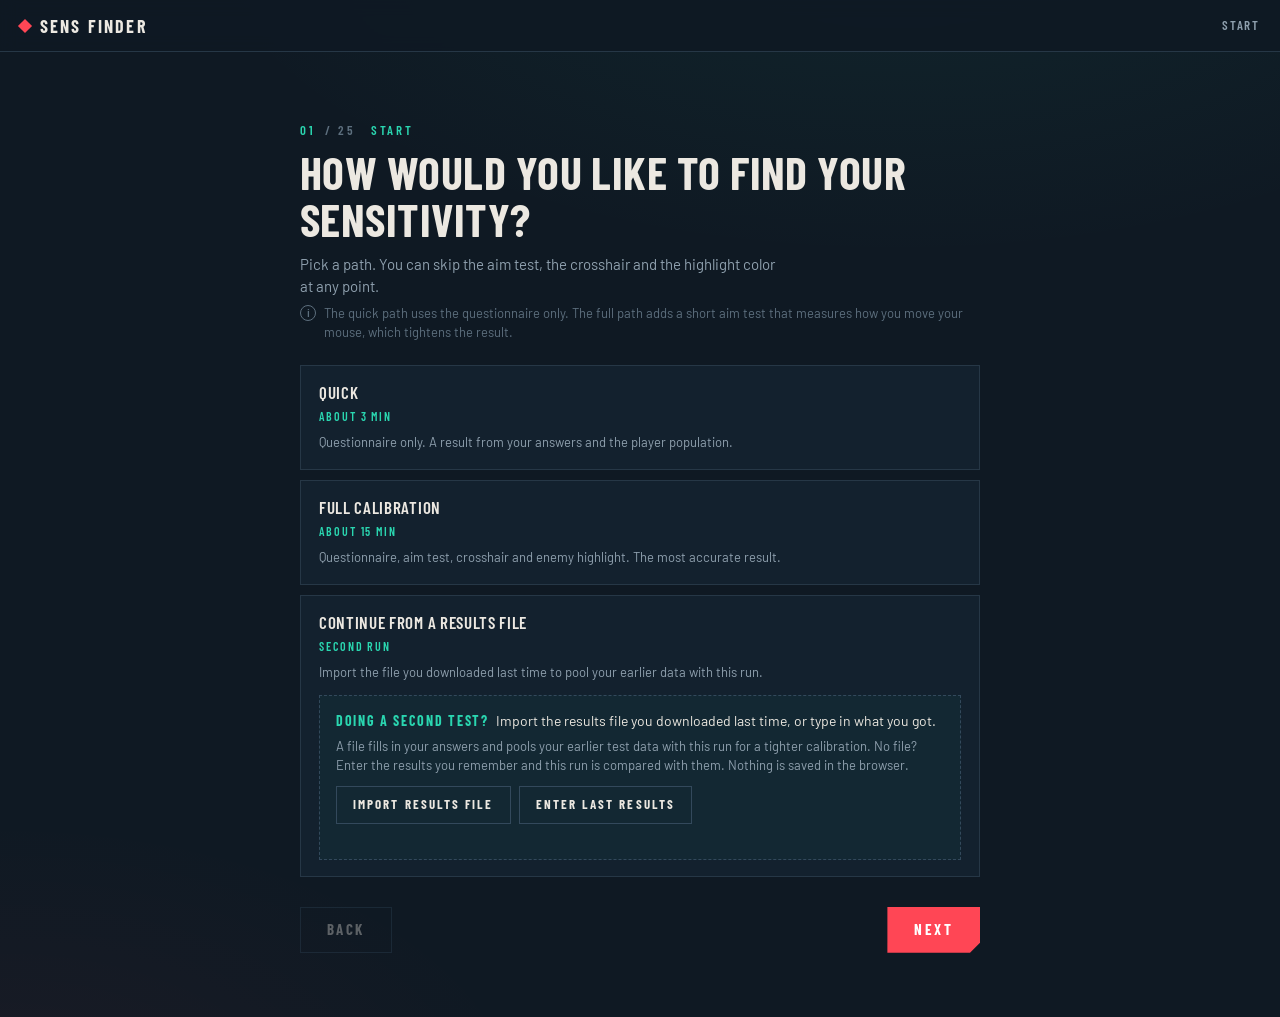
==== commit 89650eba: "WIP (T13, in progress): app flow 1.0 — start paths, aim-test part, rank question Not yet verified: t" ====
--- a/index.html
+++ b/index.html
@@ -7,429 +7,9 @@
 <link rel="preconnect" href="https://fonts.googleapis.com">
 <link rel="preconnect" href="https://fonts.gstatic.com" crossorigin>
 <link href="https://fonts.googleapis.com/css2?family=Barlow+Condensed:wght@500;600;700&family=Barlow:wght@400;500;600&display=swap" rel="stylesheet">
-<style>
-  :root {
-    --bg: #0f1923; --bg2: #121f2b; --panel: rgba(22, 36, 50, 0.72); --panel-solid: #162432; --row: rgba(255, 255, 255, 0.035);
-    --line: #263746; --line2: #33495c; --ink: #ece8e1; --muted: #8fa0ae; --dim: #5d6f7e;
-    --teal: #2ad6b0; --red: #ff4655; --pink: #d24bd6; --yellow: #f2d06b; --focus: #2ad6b0;
-    --head: "Barlow Condensed", "DIN Condensed", "Arial Narrow", system-ui, sans-serif;
-    --body: "Barlow", system-ui, -apple-system, "Segoe UI", Roboto, sans-serif;
-    --ease: cubic-bezier(.22, .61, .36, 1);
-    --ease-out: cubic-bezier(.22, .61, .36, 1); --ease-spring: cubic-bezier(.34, 1.56, .64, 1);
-    --dur-1: 120ms; --dur-2: 240ms; --dur-3: 480ms;
-    color-scheme: dark;
-  }
-  *, *::before, *::after { box-sizing: border-box; }
-  html, body { margin: 0; }
-  body { background: var(--bg); color: var(--ink); font: 15px/1.5 var(--body); -webkit-text-size-adjust: 100%; min-height: 100vh;
-    background-image: radial-gradient(1200px 600px at 70% -10%, rgba(42, 214, 176, 0.07), transparent 60%), radial-gradient(900px 500px at 0% 110%, rgba(255, 70, 85, 0.05), transparent 60%); }
-  button, input, select, textarea { font: inherit; color: inherit; }
-  :focus-visible { outline: 2px solid var(--focus); outline-offset: 2px; animation: focusRing var(--dur-2) var(--ease-out); }
-  @keyframes focusRing { from { outline-color: transparent; outline-offset: 8px; } to { outline-color: var(--focus); outline-offset: 2px; } }
-
-  /* top bar */
-  .top { position: sticky; top: 0; z-index: 5; display: flex; align-items: center; gap: 14px; height: 52px; padding: 0 20px;
-    background: rgba(15, 25, 35, 0.86); backdrop-filter: blur(8px); border-bottom: 1px solid var(--line); }
-  .brand { font: 700 18px/1 var(--head); letter-spacing: .12em; text-transform: uppercase; display: flex; align-items: center; gap: 10px; }
-  .brand i { width: 10px; height: 10px; background: var(--red); transform: rotate(45deg); display: inline-block; }
-  .top .crumb { font: 600 13px/1 var(--head); letter-spacing: .14em; color: var(--muted); text-transform: uppercase; margin-left: auto; }
-  .progress { position: absolute; left: 0; bottom: -1px; height: 2px; background: var(--teal); width: 0; transition: width var(--dur-3) var(--ease-out); box-shadow: 0 0 12px rgba(42, 214, 176, .6); overflow: hidden; }
-  .progress::after { content: ""; position: absolute; top: 0; bottom: 0; left: 0; width: 70px; background: linear-gradient(90deg, transparent, rgba(255, 255, 255, .85), transparent); animation: sheen 2.2s linear infinite; }
-  @keyframes sheen { from { transform: translateX(-80px); } to { transform: translateX(100vw); } }
-
-  .wrap { max-width: 1180px; margin: 0 auto; padding: 36px 20px 64px; }
-  .wrap.wide { max-width: none; padding: 32px clamp(16px, 2.6vw, 56px) 64px; }
-  h2[tabindex="-1"]:focus { outline: none; }
-
-  /* ---------- questionnaire ---------- */
-  .q { max-width: 680px; margin: 4vh auto 0; }
-  .q-sec { font: 600 13px/1 var(--head); letter-spacing: .2em; text-transform: uppercase; color: var(--teal); display: flex; gap: 10px; align-items: center; }
-  .q-sec span { color: var(--dim); }
-  .parts { display: grid; grid-template-columns: repeat(3, 1fr); gap: 6px; margin: 0 0 26px; }
-  .part { position: relative; font: 600 12px/1 var(--head); letter-spacing: .16em; text-transform: uppercase; color: var(--dim); padding-top: 9px; border-top: 2px solid var(--line2); transition: color var(--dur-2); }
-  .part::after { content: ""; position: absolute; left: 0; right: 0; top: -2px; height: 2px; background: var(--teal); transform: scaleX(0); transform-origin: left; }
-  .part.done::after, .part.on::after { transform: scaleX(1); animation: fillSeg var(--dur-3) var(--ease-out) backwards; animation-delay: calc(var(--k, 0) * 90ms); }
-  .part.done::after { opacity: .45; }
-  @keyframes fillSeg { from { transform: scaleX(0); } to { transform: scaleX(1); } }
-  .part b { color: inherit; margin-right: 6px; }
-  .part small { font: 600 11px/1 var(--head); letter-spacing: .12em; color: var(--dim); margin-left: 8px; border: 1px solid var(--line2); padding: 2px 5px; }
-  .part.done { color: var(--muted); }
-  .part.on { color: var(--ink); }
-  .q h2 { font: 700 clamp(30px, 5.4vw, 46px)/1.02 var(--head); text-transform: uppercase; letter-spacing: .01em; margin: 12px 0 10px; }
-  .why { color: var(--muted); margin: 0 0 6px; max-width: 60ch; }
-  .uses { color: var(--dim); font-size: 13px; margin: 0 0 22px; display: flex; gap: 8px; }
-  .uses::before { content: "i"; flex: none; width: 16px; height: 16px; border: 1px solid var(--dim); border-radius: 50%; font: 600 11px/14px var(--body); text-align: center; margin-top: 1px; }
-
-  .choices { display: grid; gap: 8px; grid-template-columns: 1fr; }
-  .choices.c2 { grid-template-columns: repeat(2, 1fr); }
-  .choices.c3 { grid-template-columns: repeat(3, 1fr); }
-  @media (max-width: 560px) { .choices.c2, .choices.c3 { grid-template-columns: 1fr; } }
-  .choice { position: relative; overflow: hidden; text-align: left; cursor: pointer; background: var(--panel); border: 1px solid var(--line);
-    padding: 13px 16px 13px 18px; display: flex; flex-direction: column; gap: 1px; min-height: 52px;
-    transition: border-color var(--dur-2), background var(--dur-2), transform var(--dur-2) var(--ease-spring), box-shadow var(--dur-2); }
-  .choice::before { content: ""; position: absolute; left: 0; top: 0; bottom: 0; width: 3px; background: var(--teal); transform: scaleY(0); transition: transform var(--dur-2) var(--ease-out); }
-  .choice:hover { border-color: var(--line2); background: rgba(30, 48, 64, .8); transform: translateY(-2px); box-shadow: 0 6px 16px rgba(0, 0, 0, .25); }
-  .choice:hover::before { transform: scaleY(.45); }
-  .choice[aria-pressed="true"] { border-color: rgba(42, 214, 176, .55); background: linear-gradient(90deg, rgba(42, 214, 176, .14), rgba(42, 214, 176, .02)); }
-  .choice[aria-pressed="true"]::before { transform: scaleY(1); }
-  .choice:active { transform: scale(.97); }
-  .choice.picked { animation: selPop .36s var(--ease-spring), ringPulse .6s var(--ease-out); }
-  @keyframes selPop { 0% { transform: scale(.96); } 60% { transform: scale(1.02); } 100% { transform: none; } }
-  @keyframes ringPulse { from { box-shadow: 0 0 0 0 rgba(42, 214, 176, .55); } to { box-shadow: 0 0 0 12px rgba(42, 214, 176, 0); } }
-  .c-l { font: 600 17px/1.2 var(--head); letter-spacing: .04em; text-transform: uppercase; }
-  .c-s { font-size: 13px; color: var(--muted); }
-
-  label.f { display: block; font: 600 13px/1 var(--head); letter-spacing: .14em; text-transform: uppercase; color: var(--muted); margin: 18px 0 8px; }
-  label.f small { font: 400 12px var(--body); letter-spacing: 0; text-transform: none; color: var(--dim); }
-  input[type="number"], input[type="text"], select, textarea { background: var(--panel-solid); border: 1px solid var(--line); border-bottom-color: var(--line2);
-    padding: 11px 12px; width: 100%; max-width: 280px; min-height: 46px; border-radius: 0; transition: border-color var(--dur-2), box-shadow var(--dur-2) var(--ease-out); }
-  input[type="number"]:focus, input[type="text"]:focus, select:focus, textarea:focus { border-color: var(--teal); outline: none; box-shadow: inset 0 -2px 0 var(--teal); }
-  textarea { max-width: 100%; min-height: 90px; resize: vertical; }
-  .row { display: flex; gap: 14px; flex-wrap: wrap; }
-  .row > div { flex: 1 1 170px; min-width: 0; }
-  input[type="range"] { width: 100%; accent-color: var(--teal); margin: 10px 0 4px; height: 28px; }
-  .tn { display: inline-block; color: var(--teal); font-variant-numeric: tabular-nums; }
-  .tn.tick { animation: tick var(--dur-2) var(--ease-spring); }
-  @keyframes tick { from { transform: translateY(-8px) scale(1.25); opacity: .3; } to { transform: none; opacity: 1; } }
-  .ends { display: flex; justify-content: space-between; font-size: 13px; color: var(--muted); gap: 12px; }
-  details { margin: 16px 0 0; border: 1px solid var(--line); padding: 10px 14px; background: var(--panel); }
-  summary { cursor: pointer; font: 600 14px var(--head); letter-spacing: .1em; text-transform: uppercase; }
-  details p { margin: 8px 0 0; color: var(--muted); font-size: 14px; }
-  .tip { color: var(--dim); font-size: 13px; margin: 10px 0 0; }
-  .chk { display: flex; align-items: center; gap: 10px; margin: 14px 0 0; background: none; border: 0; padding: 6px 0; cursor: pointer; color: var(--muted); text-align: left; }
-  .chk i { flex: none; width: 18px; height: 18px; border: 1px solid var(--line2); display: grid; place-items: center; transition: background var(--dur-2), border-color var(--dur-2), transform var(--dur-2) var(--ease-spring); }
-  .chk:active i { transform: scale(.85); }
-  .chk i::after { content: ""; width: 8px; height: 4px; border: solid #0f1923; border-width: 0 0 2px 2px; transform: translateY(-1px) rotate(-45deg) scale(0); transition: transform var(--dur-2) var(--ease-spring); }
-  .chk[aria-pressed="true"] { color: var(--ink); } .chk[aria-pressed="true"] i { background: var(--teal); border-color: var(--teal); }
-  .chk[aria-pressed="true"] i::after { transform: translateY(-1px) rotate(-45deg) scale(1); }
-  .q-body > .choice + .choice { margin-top: 8px; }
-  .q.wideq { max-width: 980px; }
-  .vis-row { margin: 0 0 14px; }
-  .vis-h { font: 600 12px/1 var(--head); letter-spacing: .16em; text-transform: uppercase; color: var(--muted); margin: 0 0 6px; }
-  .vis-grid { display: grid; grid-template-columns: repeat(auto-fit, minmax(96px, 1fr)); gap: 6px; }
-  .vis-c { position: relative; padding: 0; border: 1px solid var(--line); background: #000; cursor: pointer; height: 86px; overflow: hidden; transition: border-color .2s, box-shadow .2s; }
-  .vis-c canvas { display: block; width: 100%; height: 84px; }
-  .vis-c span { position: absolute; left: 6px; top: 5px; font: 700 12px/1 var(--head); color: #fff; text-shadow: 0 0 3px #000, 0 0 3px #000; }
-  .vis-c:hover { border-color: var(--muted); }
-  .vis-c[aria-pressed="true"] { border-color: var(--teal); box-shadow: 0 0 0 2px var(--teal); }
-  .dt { position: relative; border: 1px solid var(--line); background: #000; user-select: none; touch-action: manipulation; }
-  .dt canvas { display: block; width: 100%; cursor: crosshair; }
-  .dt-over { position: absolute; inset: 0; display: grid; place-content: center; justify-items: center; gap: 14px; background: rgba(15, 25, 35, .78); text-align: center; padding: 16px; }
-  .dt-over[hidden] { display: none; }
-  .dt-over p { margin: 0; max-width: 42ch; color: var(--ink); }
-  .dt-res table { margin-top: 12px; }
-  i.sw { display: inline-block; width: 12px; height: 12px; margin-right: 8px; vertical-align: -1px; }
-
-  .nav { display: flex; justify-content: space-between; align-items: center; flex-wrap: wrap; gap: 12px; margin-top: 30px; }
-  .nav .skip { margin: 0 auto; color: var(--muted); padding: 10px 14px; min-height: 40px; font-size: 13px; letter-spacing: .12em; }
-  .nav .skip:hover:not(:disabled) { color: var(--ink); }
-  @media (max-width: 560px) { .nav .skip { order: 3; flex: 1 0 100%; margin: 0; } }
-  .btn { cursor: pointer; border: 1px solid var(--line2); background: transparent; padding: 12px 26px; min-height: 46px;
-    font: 700 15px/1 var(--head); letter-spacing: .16em; text-transform: uppercase; transition: background var(--dur-2), border-color var(--dur-2), opacity var(--dur-2), color var(--dur-2), transform var(--dur-1) var(--ease-out), box-shadow var(--dur-2); }
-  .btn:hover:not(:disabled) { border-color: var(--muted); transform: translateY(-1px); }
-  .btn.primary { background: var(--red); border-color: var(--red); color: #fff; clip-path: polygon(0 0, 100% 0, 100% calc(100% - 10px), calc(100% - 10px) 100%, 0 100%); }
-  .btn.primary:hover:not(:disabled) { background: #ff5a67; }
-  .btn:active:not(:disabled) { transform: scale(.97); }
-  .btn:disabled { opacity: .35; cursor: not-allowed; }
-  .btn.small { padding: 9px 16px; min-height: 38px; font-size: 13px; }
-
-  /* entrance animations */
-  @keyframes rise { from { opacity: 0; transform: translateY(14px); } to { opacity: 1; transform: none; } }
-  @keyframes riseBack { from { opacity: 0; transform: translateY(-14px); } to { opacity: 1; transform: none; } }
-  @keyframes fade { from { opacity: 0; } to { opacity: 1; } }
-  @keyframes qIn { from { opacity: 0; transform: translateX(28px); } to { opacity: 1; transform: none; } }
-  @keyframes qInBack { from { opacity: 0; transform: translateX(-28px); } to { opacity: 1; transform: none; } }
-  @keyframes qOut { to { opacity: 0; transform: translateX(-28px); } }
-  @keyframes qOutBack { to { opacity: 0; transform: translateX(28px); } }
-  #app { position: relative; }
-  .q { animation: qIn var(--dur-3) var(--ease-out) backwards; }
-  .q.back { animation-name: qInBack; }
-  .q.ghost { position: absolute; left: 0; right: 0; top: 0; pointer-events: none; animation: qOut var(--dur-2) var(--ease-out) forwards; }
-  .q.ghost.back { animation-name: qOutBack; }
-  .q.ghost * { animation: none !important; }
-  .anim { animation: rise var(--dur-3) var(--ease-out) backwards; animation-delay: calc(var(--i, 0) * 45ms); }
-  .back .anim { animation-name: riseBack; }
-
-  /* ---------- results ---------- */
-  .sum { display: grid; grid-template-columns: minmax(0, 1.5fr) minmax(0, 1fr) minmax(0, 1fr); gap: clamp(10px, 1.2vw, 20px); margin: 4px 0 30px; }
-  @media (max-width: 1180px) { .sum { grid-template-columns: 1fr 1fr; } .sum .s1 { grid-column: 1 / -1; } }
-  @media (max-width: 640px) { .sum { grid-template-columns: 1fr; } }
-  .sum-c { position: relative; text-align: left; background: var(--panel); border: 1px solid var(--line); padding: 16px 20px 18px; min-width: 0; animation: rise .5s var(--ease) both; }
-  .sum-c.s2 { animation-delay: .08s; } .sum-c.s3 { animation-delay: .16s; }
-  button.sum-c { cursor: pointer; transition: border-color .2s, background .2s; } button.sum-c:hover { border-color: var(--line2); background: rgba(30, 48, 64, .8); }
-  .sum-k { font: 600 12px/1 var(--head); letter-spacing: .18em; text-transform: uppercase; color: var(--muted); margin: 0 0 12px; }
-  .sum-k b { color: var(--teal); margin-right: 8px; }
-  .sum .res-head { margin: 0; }
-  .sum-b { display: flex; align-items: center; gap: 16px; min-width: 0; }
-  .sum-b > div { min-width: 0; }
-  .sum-b canvas { flex: none; width: 76px; height: 76px; border: 1px solid var(--line); }
-  .sum-v { font: 700 clamp(22px, 2vw, 30px)/1.05 var(--head); text-transform: uppercase; letter-spacing: .02em; }
-  .sum-s { color: var(--dim); font-size: 13px; margin-top: 6px; }
-  .sum-code { display: block; margin-top: 8px; font: 12px/1.4 ui-monospace, SFMono-Regular, Menlo, Consolas, monospace; color: var(--muted); overflow-wrap: anywhere; }
-  .xh-row { display: grid; grid-template-columns: repeat(auto-fit, minmax(150px, 1fr)); gap: 8px; margin: 0 0 16px; }
-  .xh-fig { margin: 0; } .xh-fig canvas { display: block; width: 100%; height: 150px; border: 1px solid var(--line); }
-  .xh-fig figcaption { font: 600 11px/1 var(--head); letter-spacing: .14em; text-transform: uppercase; color: var(--dim); margin-top: 6px; }
-  .codebox { display: flex; gap: 10px; align-items: center; background: rgba(0, 0, 0, .28); border-left: 2px solid var(--teal); padding: 10px 12px; }
-  .codebox code { flex: 1; min-width: 0; font: 14px/1.5 ui-monospace, SFMono-Regular, Menlo, Consolas, monospace; color: var(--ink); overflow-wrap: anywhere; user-select: all; }
-  table.kv td:first-child { color: var(--muted); width: 42%; }
-  .sbars { display: grid; gap: 2px; }
-  .sbar { display: grid; grid-template-columns: minmax(0, 11em) minmax(0, 1fr) 4.2em; align-items: center; gap: 10px; padding: 7px 10px; font-size: 13px; }
-  .sbar:nth-child(odd) { background: var(--row); }
-  .sbar.on { outline: 1px solid rgba(42, 214, 176, .55); background: rgba(42, 214, 176, .08); }
-  .sb-n { white-space: nowrap; overflow: hidden; text-overflow: ellipsis; }
-  .sb-t { height: 6px; background: var(--line); position: relative; } .sb-t i { position: absolute; left: 0; top: 0; bottom: 0; opacity: .85; }
-  .sb-v { text-align: right; font-variant-numeric: tabular-nums; color: var(--muted); }
-  .sb-why { margin: 0 0 6px; padding: 0 10px 6px; font-size: 12px; color: var(--dim); }
-  @media (min-width: 1500px) { .duo .bd { grid-template-columns: 1fr; } }
-  .res-head { display: grid; grid-template-columns: minmax(0, 1fr) auto; align-items: end; gap: 20px; margin: 6px 0 30px; }
-  @media (max-width: 640px) { .res-head { grid-template-columns: 1fr; } .meta { text-align: left; } }
-  .big { margin: 0; font: 700 clamp(50px, 8.4vw, 88px)/.86 var(--head); letter-spacing: -.01em; display: flex; align-items: baseline; gap: .18em; flex-wrap: wrap; }
-  .big .n1 { color: var(--teal); font-variant-numeric: tabular-nums; }
-  .big .lab { color: var(--ink); text-transform: uppercase; }
-  .big .n2 { color: var(--muted); font-size: .42em; font-variant-numeric: tabular-nums; }
-  .meta { text-align: right; font: 600 12px/1.6 var(--head); letter-spacing: .16em; text-transform: uppercase; color: var(--dim); }
-  .meta b { color: var(--ink); font-weight: 600; }
-
-  .layout { display: grid; grid-template-columns: clamp(170px, 12vw, 260px) minmax(0, 1fr) clamp(300px, 22vw, 440px); gap: clamp(20px, 2vw, 40px); align-items: start; }
-  .duo { display: grid; grid-template-columns: minmax(0, 1fr); gap: 0 28px; }
-  @media (min-width: 1500px) { .duo { grid-template-columns: minmax(0, 1.1fr) minmax(0, 1fr); } }
-  @media (max-width: 1080px) { .layout { grid-template-columns: 170px minmax(0, 1fr); } .side { grid-column: 2; } }
-  @media (max-width: 760px) { .layout { grid-template-columns: minmax(0, 1fr); } .side { grid-column: auto; } }
-  .tabs { display: flex; flex-direction: column; gap: 4px; }
-  @media (max-width: 760px) { .tabs { flex-direction: row; overflow-x: auto; scrollbar-width: none; } }
-  .tabs { position: relative; isolation: isolate; }
-  .tab { position: relative; z-index: 0; text-align: left; background: none; border: 0; cursor: pointer; padding: 14px 18px; white-space: nowrap;
-    font: 600 16px/1 var(--head); letter-spacing: .1em; text-transform: uppercase; color: var(--muted); transition: color var(--dur-2), transform var(--dur-1) var(--ease-out); }
-  .tab:active { transform: scale(.97); }
-  .tab-ind { position: absolute; left: 0; top: 0; width: 0; height: 0; z-index: -1; pointer-events: none; opacity: 0;
-    background: linear-gradient(90deg, rgba(42, 214, 176, .55), rgba(42, 214, 176, .25));
-    transition: transform var(--dur-3) var(--ease-spring), width var(--dur-3) var(--ease-out), height var(--dur-3) var(--ease-out), opacity var(--dur-2); }
-  .tab-ind.on { opacity: 1; }
-  .tab-ind::after { content: ""; position: absolute; right: 0; top: 0; bottom: 0; width: 3px; background: var(--teal); }
-  .tab:hover { color: var(--ink); }
-  .tab[aria-selected="true"] { color: #fff; }
-  @media (max-width: 760px) { .tab-ind::after { left: 0; right: 0; top: auto; width: auto; height: 3px; } }
-
-  .sec-t { font: 700 15px/1 var(--head); letter-spacing: .1em; text-transform: uppercase; display: flex; justify-content: space-between; align-items: center;
-    padding-bottom: 8px; border-bottom: 1px solid var(--line2); margin: 0 0 10px; gap: 12px; }
-  .sec-t span { text-align: right; }
-  .sec-t span { color: var(--dim); font-weight: 600; font-size: 13px; }
-  .panel { background: var(--panel); border: 1px solid var(--line); padding: 26px 26px 22px; }
-  @media (max-width: 560px) { .panel { padding: 18px 14px; } }
-  .sub-t { background: var(--row); padding: 9px 10px; font: 600 14px/1 var(--head); letter-spacing: .1em; text-transform: uppercase; margin: 0 0 4px; }
-  .pane[hidden] { display: none; }
-  .pane { animation: fade .35s var(--ease) both; }
-  .panes { position: relative; }
-  .pane.leave { position: absolute; left: 0; right: 0; top: 0; pointer-events: none; animation: paneOut var(--dur-2) var(--ease-out) forwards; }
-  @keyframes paneOut { to { opacity: 0; transform: scale(.985); } }
-
-  /* distribution */
-  .dist { position: relative; margin: 6px 0 20px; }
-  .dist svg { display: block; width: 100%; height: auto; overflow: visible; }
-  .dist text { fill: var(--dim); font: 600 13px var(--head); letter-spacing: .08em; }
-  .dist .lbl { fill: var(--ink); font-size: 15px; }
-  .draw { stroke-dasharray: var(--len); stroke-dashoffset: var(--len); animation: draw 1.3s var(--ease) .15s forwards; }
-  @keyframes draw { to { stroke-dashoffset: 0; } }
-  .band-in { opacity: 0; animation: fade .7s ease .7s forwards; }
-  .pin { transform-box: fill-box; transform-origin: bottom; transform: scaleY(0); animation: pin .55s var(--ease) 1.05s forwards; }
-  @keyframes pin { to { transform: scaleY(1); } }
-  .pop { opacity: 0; transform-box: fill-box; transform-origin: center; animation: pop .4s var(--ease) 1.45s forwards; }
-  @keyframes pop { from { opacity: 0; transform: scale(.2); } to { opacity: 1; transform: scale(1); } }
-
-  /* breakdown */
-  .bd { display: grid; grid-template-columns: 1fr 1fr; gap: 0 22px; }
-  @media (max-width: 640px) { .bd { grid-template-columns: 1fr; } }
-  .bd-h, .bd-r { display: grid; grid-template-columns: minmax(0, 1fr) minmax(0, 1.25fr) 62px; align-items: center; gap: 8px; padding: 0 10px; }
-  .bd-h { font: 600 13px var(--head); letter-spacing: .1em; text-transform: uppercase; color: var(--ink); height: 40px; }
-  .bd-r { height: 44px; font-size: 13px; }
-  .bd-r:nth-of-type(even) { background: var(--row); }
-  .bd-r .k { color: var(--muted); font: 600 12px var(--head); letter-spacing: .1em; text-transform: uppercase; }
-  .bd-r .v { font-variant-numeric: tabular-nums; text-align: center; white-space: nowrap; overflow: hidden; text-overflow: ellipsis; }
-  .bd-h span:nth-child(2) { text-align: center; } .bd-h span:last-child, .bd-r .im { text-align: right; }
-  .im svg { width: 16px; height: 16px; vertical-align: middle; }
-  .im .pct { font: 600 11px var(--head); color: var(--dim); margin-right: 4px; letter-spacing: .04em; }
-  .row-in { opacity: 0; animation: rise .45s var(--ease) forwards; animation-delay: calc(1.1s + var(--i) * 60ms); }
-
-  /* side */
-  .side .panel { padding: 22px; }
-  .side .panel + .sec-t { margin-top: 26px; }
-  .badge-wrap { position: relative; display: grid; place-items: center; height: 170px; overflow: hidden;
-    background: radial-gradient(60% 80% at 50% 50%, rgba(42, 214, 176, .12), transparent 70%), repeating-linear-gradient(135deg, rgba(255,255,255,.02) 0 2px, transparent 2px 9px); }
-  .badge { position: relative; width: 104px; height: 104px; display: grid; place-items: center; background: #f4f1ea; color: #0f1923;
-    clip-path: polygon(50% 0, 100% 25%, 100% 75%, 50% 100%, 0 75%, 0 25%); font: 700 30px/1 var(--head); letter-spacing: .02em;
-    animation: badge .7s var(--ease) .35s both; overflow: hidden; }
-  .badge::after { content: ""; position: absolute; inset: -40% auto -40% -60%; width: 40%; background: linear-gradient(90deg, transparent, rgba(255,255,255,.9), transparent);
-    transform: skewX(-20deg); animation: shine 1.1s ease 1.2s both; }
-  @keyframes badge { from { opacity: 0; transform: scale(.6) rotate(-8deg); } to { opacity: 1; transform: none; } }
-  @keyframes shine { from { left: -60%; } to { left: 140%; } }
-  .badge-cap { text-align: center; color: var(--muted); font-size: 13px; margin: 12px 0 0; }
-  .gauge { position: relative; height: 34px; margin: 14px 4px 0; background: repeating-linear-gradient(90deg, var(--line2) 0 1px, transparent 1px 8px); background-size: 100% 12px; background-repeat: no-repeat; background-position: 0 100%; }
-  .gauge i { position: absolute; bottom: 0; width: 2px; height: 26px; background: var(--ink); transform: scaleY(0); transform-origin: bottom; animation: pin .5s var(--ease) 1.3s forwards; }
-  .gauge span { position: absolute; top: -2px; transform: translateX(-50%); font: 600 11px var(--head); color: var(--dim); letter-spacing: .08em; }
-
-  .acc { display: grid; gap: 6px; }
-  .acc-r { display: flex; align-items: center; gap: 14px; background: var(--row); padding: 12px 14px; opacity: 0; animation: rise .45s var(--ease) forwards; animation-delay: calc(1.4s + var(--i) * 80ms); }
-  .acc-r .ic { flex: none; width: 34px; height: 34px; display: grid; place-items: center; background: rgba(42, 214, 176, .12); clip-path: polygon(50% 0, 100% 25%, 100% 75%, 50% 100%, 0 75%, 0 25%); color: var(--teal); }
-  .acc-r .ic svg { width: 16px; height: 16px; }
-  .acc-r .t { font: 600 13px var(--head); letter-spacing: .1em; text-transform: uppercase; color: var(--muted); }
-  .acc-r .t b { color: var(--ink); font-size: 15px; margin-left: 4px; }
-  .acc-r small { display: block; color: var(--dim); font: 400 12px var(--body); letter-spacing: 0; text-transform: none; }
-  .actions { display: grid; grid-template-columns: repeat(3, 1fr); gap: 6px; margin-top: 14px; }
-  .actions .btn { padding: 9px 4px; letter-spacing: .1em; }
-  .toast { font-size: 13px; color: var(--teal); align-self: center; min-height: 1em; }
-
-  /* secondary tabs */
-  .chart { position: relative; }
-  .chart svg { display: block; width: 100%; height: auto; overflow: visible; }
-  .chart text { fill: var(--dim); font: 600 11px var(--head); letter-spacing: .06em; }
-  .chart .lbl { fill: var(--ink); }
-  .legend { display: flex; flex-wrap: wrap; gap: 6px 16px; font-size: 12px; color: var(--muted); margin: 8px 0 0; }
-  .legend i { display: inline-block; width: 14px; height: 3px; margin-right: 6px; vertical-align: 3px; }
-  .tt { position: absolute; pointer-events: none; background: #0b131b; border: 1px solid var(--line2); padding: 6px 9px; font-size: 12px; white-space: nowrap; display: none; z-index: 2; }
-  .math { font: 12px/1.6 ui-monospace, SFMono-Regular, Menlo, Consolas, monospace; background: rgba(0,0,0,.25); border-left: 2px solid var(--teal); padding: 12px 14px; overflow-x: auto; white-space: pre; color: var(--muted); margin: 16px 0; }
-  .notes { color: var(--muted); font-size: 14px; padding-left: 1.1em; margin: 0; }
-  .notes li { margin: 0 0 8px; }
-  .notes b { color: var(--ink); font-weight: 600; }
-  table { width: 100%; border-collapse: collapse; font-size: 14px; }
-  th, td { text-align: left; padding: 10px; }
-  th { font: 600 12px var(--head); letter-spacing: .12em; text-transform: uppercase; color: var(--muted); border-bottom: 1px solid var(--line2); }
-  tbody tr:nth-child(odd) td { background: var(--row); }
-  td.n, th.n { text-align: right; font-variant-numeric: tabular-nums; }
-  tr.hl td { color: var(--teal); font-weight: 600; }
-  ol.plan { padding-left: 1.2em; margin: 16px 0 0; color: var(--muted); } ol.plan li { margin: 0 0 10px; } ol.plan b { color: var(--ink); }
-  .callout { border-left: 2px solid var(--yellow); padding: 8px 12px; color: var(--muted); font-size: 13px; margin: 16px 0 0; background: rgba(242, 208, 107, .05); }
-  .src { font-size: 13px; color: var(--dim); padding-left: 1.1em; } .src a { color: var(--muted); }
-  .scroll-x { overflow-x: auto; }
-  .good { color: var(--teal); } .warn { color: var(--yellow); }
-
-
-  /* ---------- vision + visibility tests ---------- */
-  .vt-head { display: flex; flex-wrap: wrap; align-items: baseline; gap: 6px 16px; margin: 0 0 10px; }
-  .vt-n { font: 700 14px/1 var(--head); letter-spacing: .14em; text-transform: uppercase; color: var(--teal); }
-  .vt-scene { font: 600 14px/1 var(--head); letter-spacing: .1em; text-transform: uppercase; }
-  .vt-scene small { font: 400 12px var(--body); letter-spacing: 0; text-transform: none; color: var(--dim); margin-left: 6px; }
-  .vt-dots { margin-left: auto; display: flex; gap: 4px; } .vt-dots i { width: 18px; height: 3px; background: var(--line2); transition: background .3s; }
-  .vt-dots i.done { background: rgba(42, 214, 176, .5); } .vt-dots i.on { background: var(--ink); }
-  .vis-grid4 { display: grid; grid-template-columns: repeat(4, 1fr); gap: 8px; }
-  @media (max-width: 560px) { .vis-grid4 { grid-template-columns: repeat(2, 1fr); } }
-  .vis-grid4 .vis-c { height: 130px; } .vis-grid4 .vis-c canvas { height: 128px; }
-  .vis-grid4.swap .vis-c { animation: rise .35s var(--ease) both; animation-delay: calc(var(--i) * 50ms); }
-  .vt-foot { display: flex; flex-wrap: wrap; align-items: center; gap: 10px; margin-top: 12px; } .vt-foot .tip { margin: 0; flex: 1 1 240px; }
-  .btn.sel { border-color: var(--teal); color: var(--teal); }
-  .dt-bar { position: absolute; left: 0; right: 0; bottom: 0; height: 3px; background: rgba(0,0,0,.4); } .dt-bar i { display: block; height: 100%; width: 0; background: var(--teal); transition: width .3s; }
-  .dt-stop { position: absolute; right: 8px; top: 8px; background: rgba(15,25,35,.8); }
-  .dt-stop[hidden] { display: none; }
-  .vr { display: grid; gap: 4px; margin-top: 12px; }
-  .vr-r { display: grid; grid-template-columns: 7em minmax(0, 1fr) 7.5em; gap: 10px; align-items: center; font-size: 13px; animation: rise .4s var(--ease) both; animation-delay: calc(var(--i) * 90ms); }
-  .vr-t { height: 8px; background: var(--line); } .vr-t i { display: block; height: 100%; transform-origin: left; animation: bar .8s var(--ease) both; animation-delay: calc(.2s + var(--i) * 90ms); }
-  .vr-v { text-align: right; color: var(--muted); font-variant-numeric: tabular-nums; }
-
-  /* ---------- result reveal + motion ---------- */
-  #app { --base: 0s; }
-  .reveal { position: fixed; inset: 0; z-index: 20; display: grid; place-items: center; text-align: center; pointer-events: none;
-    background: radial-gradient(800px 400px at 50% 50%, rgba(42, 214, 176, .10), transparent 70%), var(--bg); animation: revealOut .55s var(--ease) 1.15s forwards; }
-  .rv-s { font: 600 13px/1 var(--head); letter-spacing: .4em; text-transform: uppercase; color: var(--teal); opacity: 0; animation: fade .4s ease .05s forwards; }
-  .rv-t { font: 700 clamp(34px, 6vw, 68px)/1 var(--head); letter-spacing: .14em; text-transform: uppercase; margin-top: 14px; clip-path: inset(0 100% 0 0); animation: wipe .6s var(--ease) .15s forwards; }
-  .rv-l { width: min(70vw, 520px); height: 2px; margin: 18px auto 0; background: var(--teal); box-shadow: 0 0 16px rgba(42, 214, 176, .8); transform: scaleX(0); animation: grow .8s var(--ease) .25s forwards; }
-  .rv-chips { display: flex; justify-content: center; gap: 10px; margin-top: 18px; }
-  .rv-chips span { font: 600 12px/1 var(--head); letter-spacing: .2em; text-transform: uppercase; color: var(--muted); border: 1px solid var(--line2); padding: 7px 10px; opacity: 0; animation: chip .35s var(--ease) forwards; animation-delay: calc(.55s + var(--i) * 110ms); }
-  @keyframes revealOut { to { opacity: 0; visibility: hidden; transform: scale(1.04); } }
-  @keyframes wipe { to { clip-path: inset(0 0 0 0); } }
-  @keyframes grow { to { transform: scaleX(1); } }
-  @keyframes chip { from { opacity: 0; transform: translateY(8px); } to { opacity: 1; transform: none; border-color: var(--teal); color: var(--ink); } }
-  @keyframes cardIn { from { opacity: 0; transform: translateY(26px) scale(.97); } to { opacity: 1; transform: none; } }
-  @keyframes sweep { from { transform: scaleX(0); } to { transform: scaleX(1); } }
-  @keyframes bar { from { transform: scaleX(0); } to { transform: scaleX(1); } }
-  @keyframes glow { 0%, 100% { text-shadow: 0 0 0 rgba(42, 214, 176, 0); } 50% { text-shadow: 0 0 28px rgba(42, 214, 176, .65); } }
-  @keyframes paneIn { from { opacity: 0; transform: translateY(8px) scale(.985); } to { opacity: 1; transform: none; } }
-  @keyframes dotPop { from { opacity: 0; transform: scale(0); } to { opacity: 1; transform: scale(1); } }
-  @keyframes flash { 0% { background: var(--teal); color: #0f1923; } 100% { background: transparent; } }
-  .sum-c { animation: cardIn .7s var(--ease) both !important; animation-delay: calc(var(--base) + var(--d, 0s)) !important; overflow: hidden; }
-  .sum-c.s2 { --d: .12s; } .sum-c.s3 { --d: .24s; }
-  .sum-c::after { content: ""; position: absolute; left: 0; right: 0; top: 0; height: 2px; background: var(--teal); transform: scaleX(0); transform-origin: left; animation: sweep .8s var(--ease) both; animation-delay: calc(var(--base) + var(--d, 0s) + .25s); }
-  .big .n1 { animation: glow 1.4s ease calc(var(--base) + 1s) 1 both; }
-  .layout { animation: rise .6s var(--ease) both; animation-delay: calc(var(--base) + .3s); }
-  .badge { animation-delay: calc(var(--base) + .35s); } .badge::after { animation-delay: calc(var(--base) + 1.2s); }
-  .gauge i { animation-delay: calc(var(--base) + 1.3s); }
-  .acc-r { animation-delay: calc(var(--base) + 1.1s + var(--i) * 80ms); }
-  .acc-r.warnr .ic { background: rgba(242, 208, 107, .14); color: var(--yellow); }
-  .pane.play { animation: paneIn .45s var(--ease) both; }
-  .pane.play .sbar, .pane.play .opt, .pane.play .xh-fig, .pane.play .notes li, .pane.play tbody tr { animation: rise .45s var(--ease) backwards; animation-delay: calc(var(--base) + .1s + var(--i, 0) * 60ms); }
-  .pane.play .notes li:nth-child(n) { --i: 2; } .pane.play .xh-fig:nth-child(2) { --i: 1; } .pane.play .xh-fig:nth-child(3) { --i: 2; } .pane.play .xh-fig:nth-child(4) { --i: 3; } .pane.play .xh-fig:nth-child(5) { --i: 4; } .pane.play .xh-fig:nth-child(6) { --i: 5; }
-  .pane.play .sb-t i { transform-origin: left; animation: bar .9s var(--ease) backwards; animation-delay: calc(var(--base) + .25s + var(--i, 0) * 70ms); }
-  .sb-t.mid { background: linear-gradient(90deg, var(--line) 0 49.7%, var(--line2) 49.7% 50.3%, var(--line) 50.3%); }
-  .sb-t.mid i { transform-origin: center !important; }
-  .pane.play circle.pd { transform-box: fill-box; transform-origin: center; animation: dotPop .4s var(--ease) both; animation-delay: calc(.15s + var(--i, 0) * 40ms); }
-  .row-in { animation-delay: calc(var(--base) + 1.1s + var(--i) * 60ms); }
-  .draw { animation-delay: calc(var(--base) + .15s); }
-  .band-in { animation-delay: calc(var(--base) + .7s); } .pin { animation-delay: calc(var(--base) + 1.05s); } .pop { animation-delay: calc(var(--base) + 1.45s); }
-  .opts { display: grid; grid-template-columns: repeat(auto-fit, minmax(220px, 1fr)); gap: 10px; margin: 0 0 6px; }
-  .opt { background: rgba(0, 0, 0, .18); border: 1px solid var(--line); padding: 12px; min-width: 0; transition: border-color var(--dur-2), transform var(--dur-2) var(--ease-out); }
-  .opt:hover { border-color: var(--line2); transform: translateY(-2px); }
-  .opt:first-child { border-color: rgba(42, 214, 176, .5); }
-  .opt-k { font: 700 13px/1 var(--head); letter-spacing: .16em; text-transform: uppercase; color: var(--teal); margin: 0 0 8px; }
-  .opt canvas { display: block; width: 100%; height: 110px; border: 1px solid var(--line); }
-  .opt-n { font-size: 13px; color: var(--muted); margin: 8px 0; text-transform: capitalize; }
-  .opt .codebox code { font-size: 12px; }
-  .copy-code.flash { animation: flash .6s ease; }
-
-  /* ---------- 5.0: skipped parts, impact bars, bell curve ---------- */
-  .sum-c.skipped { border-style: dashed; background: rgba(22, 36, 50, .4); color: var(--muted); }
-  .sum-c.skipped .sum-v { color: var(--dim); }
-  .sum-c.skipped .btn { margin-top: 12px; }
-  .bd-r { position: relative; }
-  .ibar { position: absolute; left: 10px; right: 10px; bottom: 0; height: 2px; transform-origin: left; transform: scaleX(var(--w, 0)); background: var(--teal); opacity: .8; animation: ibarIn var(--dur-3) var(--ease-out) backwards; animation-delay: calc(var(--base) + 1.4s + var(--i) * 60ms); }
-  .ibar.slow { background: var(--pink); }
-  @keyframes ibarIn { from { transform: scaleX(0); } }
-  .bell { position: relative; margin: 6px 0 4px; }
-  .bell svg { display: block; width: 100%; height: auto; overflow: visible; }
-  .bell text { fill: var(--dim); font: 600 12px var(--head); letter-spacing: .06em; }
-  .bell .lbl { fill: var(--ink); } .bell .lbl2 { fill: var(--muted); }
-  .bell .bband { transform-box: fill-box; transform-origin: bottom; opacity: 0; }
-  .bell .mk { opacity: 0; }
-  .pane.play .bell .bband { animation: bandGrow .7s var(--ease-out) forwards; animation-delay: calc(var(--base) + .55s + var(--k, 0) * .12s); }
-  .pane.play .bell .mk { animation: drop .6s var(--ease-spring) forwards; animation-delay: calc(var(--base) + 1.25s + var(--k, 0) * .14s); }
-  .pane.play .bell .gridh, .pane.play .chart .gridh { animation: fade .7s var(--ease-out) backwards; animation-delay: calc(var(--base) + .05s); }
-  @keyframes bandGrow { from { opacity: 0; transform: scaleY(0); } to { opacity: 1; transform: scaleY(1); } }
-  @keyframes drop { from { opacity: 0; transform: translateY(-28px) scale(.6); } to { opacity: 1; transform: none; } }
-  .pulse { transform-box: fill-box; transform-origin: center; opacity: 0; }
-  .pane.play .pulse { animation: pulseRing 1.3s var(--ease-out) 2; animation-delay: calc(var(--base) + 1.3s); }
-  @keyframes pulseRing { 0% { opacity: .8; transform: scale(.5); } 100% { opacity: 0; transform: scale(2.6); } }
-  .bell-cap { margin: 10px 0 18px; color: var(--muted); font-size: 14px; }
-  .bell-cap b { color: var(--teal); font: 700 22px var(--head); font-variant-numeric: tabular-nums; }
-  .shifts { display: grid; gap: 2px; margin: 4px 0 0; padding: 0; list-style: none; }
-  .shift { display: grid; grid-template-columns: minmax(0, 12em) minmax(0, 1fr) 5.6em; align-items: center; gap: 10px; padding: 7px 10px; font-size: 13px; }
-  .shift:nth-child(odd) { background: var(--row); }
-  @media (max-width: 560px) { .shift { grid-template-columns: minmax(0, 1fr) 5.4em; } .shift .sh-t { grid-column: 1 / -1; order: 3; } }
-  .sh-n small { display: block; color: var(--dim); font-size: 12px; }
-  .sh-t { position: relative; height: 8px; background: var(--line); }
-  .sh-t::before { content: ""; position: absolute; left: 50%; top: -3px; bottom: -3px; width: 1px; background: var(--line2); }
-  .sh-t i { position: absolute; top: 0; bottom: 0; }
-  .sh-t i.fast { left: 50%; background: var(--teal); transform-origin: left; }
-  .sh-t i.slow { right: 50%; background: var(--pink); transform-origin: right; }
-  .pane.play .sh-t i { animation: bar .8s var(--ease-out) backwards; animation-delay: calc(var(--base) + 1.3s + var(--i, 0) * 110ms); }
-  .sh-v { text-align: right; font-variant-numeric: tabular-nums; color: var(--muted); }
-  .sh-ends { display: flex; justify-content: space-between; font-size: 12px; color: var(--dim); padding: 0 10px; margin: 6px 0 0; }
-
-  /* ---------- results files ---------- */
-  .sr { position: absolute; width: 1px; height: 1px; opacity: 0; overflow: hidden; clip: rect(0 0 0 0); }
-  .imp { margin: 0 0 22px; padding: 14px 16px; border: 1px dashed var(--line2); background: rgba(42, 214, 176, .04); animation: rise .5s var(--ease) both; }
-  .imp-t { font-size: 14px; } .imp-t b { font: 700 14px var(--head); letter-spacing: .12em; text-transform: uppercase; color: var(--teal); margin-right: 4px; }
-  .imp-s { color: var(--muted); font-size: 13px; margin: 6px 0 10px; }
-  .imp-b { display: flex; gap: 8px; flex-wrap: wrap; } .imp-b label.btn { display: inline-flex; align-items: center; }
-  .imp-man input[type="text"] { max-width: 100%; font-family: ui-monospace, monospace; }
-  .imp-msg { font-size: 13px; color: var(--teal); margin: 8px 0 0; min-height: 1em; } .imp-msg.bad { color: var(--yellow); }
-  .btn.dl { width: 100%; margin-top: 14px; display: flex; align-items: center; justify-content: center; gap: 10px; clip-path: polygon(0 0, 100% 0, 100% calc(100% - 10px), calc(100% - 10px) 100%, 0 100%); background: var(--red); border-color: var(--red); color: #fff; }
-  .btn.dl svg { width: 16px; height: 16px; }
-  .dl-s { color: var(--dim); font-size: 12px; margin: 8px 0 0; }
-  @media (prefers-reduced-motion: reduce) {
-    *, *::before, *::after { animation-duration: 1ms !important; animation-delay: 0ms !important; animation-iteration-count: 1 !important; transition-duration: 1ms !important; transition-delay: 0ms !important; scroll-behavior: auto !important; }
-    .draw { stroke-dashoffset: 0; }
-    .progress::after, .pulse { animation: none !important; display: none; }
-    .choice:hover, .btn:hover:not(:disabled), .choice:active, .btn:active:not(:disabled), .tab:active { transform: none; }
-    .q.ghost { display: none; }
-  }
-</style>
+<link rel="stylesheet" href="ui/styles.css?v=6.0.0-dev">
+<link rel="stylesheet" href="ui/aimtest.css?v=6.0.0-dev">
+<link rel="stylesheet" href="ui/flow.css?v=6.0.0-dev">
 </head>
 <body>
 <header class="top">
@@ -441,1577 +21,18 @@
   <main id="app" aria-live="polite"></main>
 </div>
 
-<script src="model.js?v=5.0.0"></script>
-<script src="xhair.js?v=5.0.0"></script>
-<script src="session.js?v=5.0.0"></script>
-<script>
-"use strict";
-var M = window.ValoModel, X = window.ValoXhair, V = window.ValoSession;
-// A stale cached script (older than this page) would break the tests partway through; say so up front.
-if (!M || !X || !V || typeof X.xSession !== "function" || typeof V.manual !== "function") {
-  document.addEventListener("DOMContentLoaded", function () {
-    document.body.insertAdjacentHTML("afterbegin", '<div style="padding:16px;background:#3a2a00;color:#ffd75e;font:15px sans-serif">Part of this page loaded from an old cached copy. Press <b>Ctrl+Shift+R</b> (Cmd+Shift+R on Mac) to reload it.</div>');
-  });
-}
-
-/* ---------- State ---------- */
-function freshState() {
-  return {
-    dpiSel: null, dpiCustom: "",
-    curMode: null, cur: "", measured: "", otherGame: "cs2", otherSens: "", sat: 3,
-    padSel: null, padCustom: "", surface: null, limb: null, grip: "unsure", mouseW: "unsure",
-    role: null, agent1: "", agent2: "", agent3: "", weapon: null, region: null, age: null, glasses: null, exp: null,
-    statsGate: null, stRank: "unsure", stMatches: "", stHs: "", stKd: "", stAdr: "", stPaste: "",
-    cvd: null, moving: null, aim: null, shape: null, lose: null, res: null,
-    xSeed: newSeed(), xKey: null, xTest: null, xRound: 0,
-    hCur: null, hKeep: false, hMaps: null, hClutter: {}, hTest: null, xSkip: false, hSkip: false,
-    prior: null, frameMs: null      // prior = sessions imported from a results file (never stored in the browser)
-  };
-}
-var S = freshState();
-var currentId = "dpi";
-
-function num(v) { var n = parseFloat(v); return isFinite(n) ? n : NaN; }
-function pos(v) { var n = num(v); return n > 0 ? n : NaN; }
-function has(v) { return v !== "" && isFinite(parseFloat(v)); }
-function f1(x) { return x.toFixed(1); }
-function esc(s) { return String(s).replace(/[&<>"]/g, function (c) { return { "&": "&amp;", "<": "&lt;", ">": "&gt;", '"': "&quot;" }[c]; }); }
-
-function getDpi() {
-  if (S.dpiSel === "unsure") return 800;
-  return S.dpiSel === "other" ? num(S.dpiCustom) : num(S.dpiSel);
-}
-function getPad() { return S.padSel === "other" ? num(S.padCustom) : num(S.padSel); }
-function currentCm() {
-  var dpi = getDpi();
-  if (S.curMode === "val" && pos(S.cur) > 0 && dpi > 0) return M.cmFrom(dpi, pos(S.cur));
-  if (S.curMode === "cm" && pos(S.measured) > 0) return pos(S.measured);
-  if (S.curMode === "other" && pos(S.otherSens) > 0 && dpi > 0) return M.cmFrom(dpi, pos(S.otherSens), S.otherGame);
-  return null;
-}
-function statsInput() {
-  if (S.statsGate !== "yes") return null;
-  var st = { rank: S.stRank, matches: has(S.stMatches) ? num(S.stMatches) : NaN, hs: has(S.stHs) ? num(S.stHs) : NaN, kd: has(S.stKd) ? num(S.stKd) : NaN, adr: has(S.stAdr) ? num(S.stAdr) : NaN };
-  return (isFinite(st.hs) || isFinite(st.kd) || isFinite(st.adr)) ? st : null;
-}
-function agentsInput() {
-  var seen = {};
-  return [S.agent1, S.agent2, S.agent3].filter(function (a) { if (!a || seen[a]) return false; seen[a] = 1; return true; });
-}
-var MOUSE_G = { light: 50, mid: 62, heavy: 80, xheavy: 100 };
-var RES_WIDTH = { "1080": 1920, "1440": 2560, "2160": 3840, stretched: 1440 };
-function buildInput() {
-  var c = currentCm();
-  return {
-    dpi: getDpi(), current: c ? { cm: c } : null, satisfaction: S.sat,
-    pad: getPad(), surface: S.surface, limb: S.limb, role: S.role, weapon: S.weapon, agents: agentsInput(),
-    experience: S.exp, stats: statsInput(), resWidth: RES_WIDTH[S.res] || 1920,
-    grip: S.grip || "unsure", mouseG: MOUSE_G[S.mouseW] || null,
-    region: S.region || undefined, age: S.age || undefined, glasses: S.glasses || undefined
-  };
-}
-
-/* ---------- DOM helpers ---------- */
-function el(tag, attrs, html) {
-  var n = document.createElement(tag);
-  if (attrs) Object.keys(attrs).forEach(function (k) { n.setAttribute(k, attrs[k]); });
-  if (html != null) n.innerHTML = html;
-  return n;
-}
-function choices(host, key, opts, cols, onPick) {
-  var wrap = el("div", { "class": "choices" + (cols ? " c" + cols : ""), role: "group" });
-  opts.forEach(function (o) {
-    var b = el("button", { type: "button", "class": "choice", "aria-pressed": String(S[key] === o.v) },
-      '<span class="c-l">' + o.l + "</span>" + (o.s ? '<span class="c-s">' + o.s + "</span>" : ""));
-    b.addEventListener("click", function () {
-      S[key] = o.v;
-      Array.prototype.forEach.call(wrap.children, function (c) { c.setAttribute("aria-pressed", "false"); });
-      b.setAttribute("aria-pressed", "true");
-      b.classList.remove("picked"); void b.offsetWidth; b.classList.add("picked");
-      if (onPick) onPick(o.v);
-      refreshNav();
-    });
-    wrap.appendChild(b);
-  });
-  host.appendChild(wrap);
-}
-function numField(host, label, key, ph) {
-  var box = el("div");
-  box.appendChild(el("label", { "class": "f", "for": "in-" + key }, label));
-  var i = el("input", { type: "number", id: "in-" + key, inputmode: "decimal", step: "any", min: "0" });
-  if (ph) i.setAttribute("placeholder", ph);
-  i.value = S[key];
-  i.addEventListener("input", function () { S[key] = i.value; refreshNav(); });
-  box.appendChild(i);
-  host.appendChild(box);
-  return i;
-}
-function okRange(v, lo, hi) { return v === "" || (isFinite(parseFloat(v)) && parseFloat(v) >= lo && parseFloat(v) <= hi); }
-
-/* ---------- Paste parser ---------- */
-function grab(text, labels) {
-  for (var i = 0; i < labels.length; i++) {
-    var a = new RegExp(labels[i] + "[^0-9\\n]{0,24}([0-9][0-9,]*(?:\\.[0-9]+)?)", "i").exec(text);
-    if (a) return a[1].replace(/,/g, "");
-    var b = new RegExp("([0-9]+(?:\\.[0-9]+)?)\\s*%?\\s*" + labels[i], "i").exec(text);
-    if (b) return b[1];
-  }
-  return null;
-}
-function parseStats(text) {
-  var map = [["stHs", ["head\\s*shots?(?:\\s*(?:%|rate|percentage))?", "HS\\s*%"]], ["stKd", ["K\\s*\\/\\s*D(?:\\s*ratio)?"]],
-    ["stAdr", ["ADR", "damage\\s*\\/\\s*round", "damage\\s*per\\s*round"]], ["stMatches", ["matches(?:\\s*played)?", "games(?:\\s*played)?"]]];
-  var n = 0;
-  map.forEach(function (m) { var v = grab(text, m[1]); if (v !== null) { S[m[0]] = v; n++; } });
-  return n;
-}
-
-/* ---------- Crosshair + highlight helpers ---------- */
-function toggle(host, key, label) {
-  var b = el("button", { type: "button", "class": "chk", "aria-pressed": String(!!S[key]) }, '<i aria-hidden="true"></i>' + label);
-  b.addEventListener("click", function () { S[key] = !S[key]; b.setAttribute("aria-pressed", String(S[key])); });
-  host.appendChild(b);
-}
-function toggleChoice(host, key, label, sub) {
-  var b = el("button", { type: "button", "class": "choice", "aria-pressed": String(!!S.hClutter[key]) }, '<span class="c-l">' + label + '</span><span class="c-s">' + sub + "</span>");
-  b.addEventListener("click", function () { S.hClutter[key] = !S.hClutter[key]; b.setAttribute("aria-pressed", String(!!S.hClutter[key])); });
-  host.appendChild(b);
-}
-// Inputs for the crosshair/highlight model. withTests=false leaves out both test results.
-function xhInput(withTests) {
-  var inp = { cvd: S.cvd, exp: S.exp, moving: S.moving, aim: S.aim, shape: S.shape, lose: S.lose, res: S.res, weapon: S.weapon,
-    hCur: S.hCur, hKeep: S.hKeep, hMaps: S.hMaps, hClutter: S.hClutter };
-  if (withTests !== false) {
-    var P = V.pooled(S.prior, { xTest: answeredRounds(), hTest: S.hTest });
-    inp.xTest = P.xTest.length ? P.xTest : null;
-    inp.hTest = P.hTest.length ? P.hTest : null;
-  }
-  return inp;
-}
-
-// Map-like backgrounds come from the scene palette in xhair.js, seeded so they look the same on every render.
-var BGS = X.SCENES;
-function rng(seed) { return function () { seed = (seed * 1664525 + 1013904223) >>> 0; return seed / 4294967296; }; }
-function paintBg(ctx, w, h, key, seed) {
-  var b = BGS[key] || BGS.concrete, r = rng(seed || 7);
-  ctx.fillStyle = "rgb(" + b.base.join(",") + ")"; ctx.fillRect(0, 0, w, h);
-  for (var i = 0; i < 14; i++) {
-    var c = b.blocks[i % 2], a = 0.25 + r() * 0.5;
-    ctx.fillStyle = "rgba(" + c.join(",") + "," + a.toFixed(2) + ")";
-    ctx.fillRect(r() * w, r() * h, w * (0.08 + r() * 0.35), h * (0.08 + r() * 0.5));
-  }
-  if (b.blobs) for (var j = 0; j < 5; j++) {
-    var cx = r() * w, cy = r() * h, rad = Math.max(w, h) * (0.12 + r() * 0.2), col = j % 2 ? b.blocks[1] : b.blocks[0];
-    var g = ctx.createRadialGradient(cx, cy, 0, cx, cy, rad);
-    g.addColorStop(0, "rgba(" + col.join(",") + ",.75)"); g.addColorStop(1, "rgba(" + col.join(",") + ",0)");
-    ctx.fillStyle = g; ctx.fillRect(0, 0, w, h);
-  }
-  var img = ctx.getImageData(0, 0, w, h), d = img.data;
-  for (var k = 0; k < d.length; k += 4) { var n = (r() - 0.5) * b.noise; d[k] += n; d[k + 1] += n; d[k + 2] += n; }
-  ctx.putImageData(img, 0, 0);
-}
-// Draws a crosshair config (decoded code fields) at (cx, cy). s = device pixels per game pixel.
-function drawCross(ctx, cx, cy, x, s) {
-  s = s || 1;
-  var col = X.XCOLORS[x.c] ? X.XCOLORS[x.c].hex : "#fff", ot = x.h ? x.t * s : 0, rects = [];
-  if (x["0b"]) {
-    var t = x["0t"] * s, l = x["0l"] * s, o = x["0o"] * s;
-    rects.push([cx + o, cy - t / 2, l, t], [cx - o - l, cy - t / 2, l, t], [cx - t / 2, cy - o - l, t, l], [cx - t / 2, cy + o, t, l]);
-  }
-  var dot = x.d ? [cx - x.z * s / 2, cy - x.z * s / 2, x.z * s, x.z * s] : null;
-  function snap(r) { return [Math.round(r[0]), Math.round(r[1]), Math.max(1, Math.round(r[2])), Math.max(1, Math.round(r[3]))]; }
-  if (ot) {
-    ctx.fillStyle = "rgba(0,0,0," + x.o + ")";
-    rects.concat(dot ? [dot] : []).forEach(function (r) { r = snap(r); ctx.fillRect(r[0] - ot, r[1] - ot, r[2] + 2 * ot, r[3] + 2 * ot); });
-  }
-  ctx.fillStyle = col;
-  ctx.globalAlpha = x["0a"]; rects.forEach(function (r) { r = snap(r); ctx.fillRect(r[0], r[1], r[2], r[3]); });
-  ctx.globalAlpha = x.a; if (dot) { var d = snap(dot); ctx.fillRect(d[0], d[1], d[2], d[3]); }
-  ctx.globalAlpha = 1;
-}
-// Enemy silhouette; hex = highlight outline color (null for none), alpha = outline strength. Size in device pixels.
-function drawEnemy(ctx, cx, cy, size, hex, bodyRGB, alpha) {
-  var w = size * 0.42, hh = size, head = size * 0.13;
-  ctx.save();
-  ctx.beginPath();
-  ctx.arc(cx, cy - hh / 2 + head, head, 0, Math.PI * 2);
-  ctx.moveTo(cx - w / 2, cy - hh / 2 + head * 2.3);
-  ctx.lineTo(cx + w / 2, cy - hh / 2 + head * 2.3); ctx.lineTo(cx + w * 0.38, cy + hh * 0.08); ctx.lineTo(cx + w * 0.3, cy + hh / 2);
-  ctx.lineTo(cx - w * 0.3, cy + hh / 2); ctx.lineTo(cx - w * 0.38, cy + hh * 0.08); ctx.closePath();
-  ctx.fillStyle = "rgb(" + bodyRGB.join(",") + ")"; ctx.fill();
-  if (hex) {
-    ctx.globalAlpha = alpha == null ? 1 : alpha;
-    ctx.shadowColor = hex; ctx.shadowBlur = Math.max(4, size * 0.12);
-    ctx.strokeStyle = hex; ctx.lineWidth = Math.max(1.5, size * 0.035); ctx.stroke();
-  }
-  ctx.restore();
-}
-function hidpi(canvas, cssW, cssH) {
-  var dpr = window.devicePixelRatio || 1;
-  canvas.width = Math.round(cssW * dpr); canvas.height = Math.round(cssH * dpr);
-  canvas.style.width = cssW + "px"; canvas.style.height = cssH + "px";
-  var ctx = canvas.getContext("2d"); return { ctx: ctx, dpr: dpr, w: canvas.width, h: canvas.height };
-}
-
-/* ---------- Test 1: crosshair visibility (rotating pool) ---------- */
-function newSeed() { try { var a = new Uint32Array(1); window.crypto.getRandomValues(a); return a[0] || 1; } catch (e) { return Math.floor(Math.random() * 4294967295) || 1; } }
-function xRounds() {
-  var key = [S.xSeed, S.cvd, S.shape].join("|");
-  if (S.xKey !== key || !S.xTest) {
-    S.xKey = key; S.xRound = 0;
-    S.xTest = X.xSession({ seed: S.xSeed, cvd: S.cvd, shape: S.shape, rounds: 8, k: 4, seen: S.prior ? V.seenCounts(S.prior) : null }).map(function (r) { return { scene: r.scene, ids: r.ids, pick: undefined }; });
-  }
-  return S.xTest;
-}
-function answeredRounds() { return S.xTest ? S.xTest.filter(function (r) { return r.pick !== undefined; }) : []; }
-function poolCfgFor(p) { return X.decode(X.encode(X.scaleCfg(X.poolCfg(p), S.res))); }
-function visTest(host) {
-  var rounds = xRounds();
-  var head = el("div", { "class": "vt-head" }), grid = el("div", { "class": "vis-grid4", role: "group", "aria-label": "Crosshair options" }), foot = el("div", { "class": "vt-foot" });
-  host.appendChild(head); host.appendChild(grid); host.appendChild(foot);
-  function answered() { return rounds.filter(function (q) { return q.pick !== undefined; }).length; }
-  function draw() {
-    var r = rounds[S.xRound], sc = X.SCENES[r.scene];
-    head.innerHTML = '<span class="vt-n">Round ' + (S.xRound + 1) + " / " + rounds.length + '</span><span class="vt-scene">' + sc.name + " <small>" + sc.maps + '</small></span><span class="vt-dots" aria-hidden="true">' +
-      rounds.map(function (q, i) { return '<i class="' + (i === S.xRound ? "on " : "") + (q.pick !== undefined ? "done" : "") + '"></i>'; }).join("") + "</span>";
-    grid.innerHTML = ""; grid.classList.remove("swap"); void grid.offsetWidth; grid.classList.add("swap");
-    r.ids.forEach(function (id, k) {
-      var p = X.POOL_BY[id], L = String.fromCharCode(65 + k);
-      var b = el("button", { type: "button", "class": "vis-c", "aria-pressed": String(r.pick === id), "aria-label": "Option " + L });
-      var cv = el("canvas"); b.appendChild(cv); b.appendChild(el("span", null, L));
-      b.style.setProperty("--i", k); grid.appendChild(b);
-      requestAnimationFrame(function () {
-        var c = hidpi(cv, b.clientWidth || 140, 128);
-        paintBg(c.ctx, c.w, c.h, r.scene, (S.xSeed % 997) + S.xRound * 31 + k * 7);
-        drawCross(c.ctx, Math.round(c.w / 2), Math.round(c.h / 2), poolCfgFor(p), 1);
-      });
-      b.addEventListener("click", function () { choose(id); });
-    });
-    foot.innerHTML = "";
-    var prev = el("button", { type: "button", "class": "btn small" }, "Previous");
-    prev.disabled = S.xRound === 0;
-    prev.addEventListener("click", function () { S.xRound--; draw(); });
-    var none = el("button", { type: "button", "class": "btn small" + (r.pick === null ? " sel" : "") }, "None stands out");
-    none.addEventListener("click", function () { choose(null); });
-    foot.appendChild(prev); foot.appendChild(none);
-    foot.appendChild(el("span", { "class": "tip" }, answered() + " of " + rounds.length + " answered. This visit's set is drawn at random from " + X.POOL.length + " pro-style crosshairs and changes every time you load the page."));
-  }
-  function choose(id) {
-    rounds[S.xRound].pick = id;
-    if (S.xRound < rounds.length - 1) { S.xRound++; if (REDUCED) draw(); else setTimeout(draw, 140); } else draw();
-    refreshNav();
-  }
-  draw();
-}
-
-/* ---------- Test 2: enemy highlight vision test ---------- */
-// Masked flash → "where was the highlighted enemy?" with no time limit. Only accuracy is scored.
-var VT_RUN = null, SLOTS = [0.14, 0.38, 0.62, 0.86];
-function measureRefresh(cb) {
-  var ts = [];
-  function f(t) { ts.push(t); if (ts.length < 41) requestAnimationFrame(f); else { var d = []; for (var i = 1; i < ts.length; i++) d.push(ts[i] - ts[i - 1]); d.sort(function (a, b) { return a - b; }); cb(Math.max(2, d[Math.floor(d.length / 2)])); } }
-  requestAnimationFrame(f);
-}
-function offscreen(w, h) { var o = document.createElement("canvas"); o.width = w; o.height = h; return o; }
-function slotXY(c, i, seed) { var r = rng(seed + i * 13); return { x: c.w * SLOTS[i], y: c.h * (0.5 + (r() - 0.5) * 0.18) }; }
-function visionTest(host) {
-  var stage = el("div", { "class": "dt" }), cv = el("canvas", { "aria-label": "Vision test area" }), over = el("div", { "class": "dt-over" });
-  var bar = el("div", { "class": "dt-bar", "aria-hidden": "true" }, "<i></i>"), stop = el("button", { type: "button", "class": "btn small dt-stop", hidden: "" }, "Finish early");
-  stage.appendChild(cv); stage.appendChild(bar); stage.appendChild(over); stage.appendChild(stop); host.appendChild(stage);
-  var res = el("div", { "class": "dt-res", role: "status" }); host.appendChild(res);
-  if (VT_RUN) VT_RUN.stop = true;
-  var me = VT_RUN = { stop: false }, c, run = null, awaiting = null, xcfg = null;
-  function size() { var w = Math.max(300, stage.clientWidth || 640); return hidpi(cv, w, Math.round(Math.min(420, Math.max(220, w * 0.46)))); }
-  c = size(); paintBg(c.ctx, c.w, c.h, "concrete", 3);
-  function summary() {
-    var pool = V.pooled(S.prior, { hTest: S.hTest }).hTest;
-    var a = S.hTest ? X.analyzeVision(pool) : null;
-    if (!a || !a.ok) { res.innerHTML = a ? '<p class="tip">' + esc(a.reason) + "</p>" : ""; return; }
-    res.innerHTML = '<div class="vr">' + X.VT.colors.map(function (k, i) {
-      var r = a.colors[k], pct = Math.round(Math.min(1, r.alpha75) * 100);
-      return '<div class="vr-r" style="--i:' + i + '"><span class="vr-n"><i class="sw" style="background:' + X.TEST_HEX[k] + '"></i>' + k[0].toUpperCase() + k.slice(1) + '</span><span class="vr-t"><i style="width:' + Math.max(3, pct) + '%;background:' + X.TEST_HEX[k] + '"></i></span><span class="vr-v">' + pct + "% strength</span></div>";
-    }).join("") + '</div><p class="tip">Outline strength you needed to find the enemy 75% of the time (lower = easier to see). Easy check rounds: ' + (a.catchPc === null ? "–" : Math.round(a.catchPc * 100) + "%") + (a.flags.length ? ". " + esc(a.flags.join(" ")) : ".") + (S.prior ? " Pooled with " + S.prior.length + " imported session" + (S.prior.length > 1 ? "s" : "") + "." : "") + "</p>";
-  }
-  function idle(msg) {
-    over.innerHTML = "<p>" + msg + '</p><button type="button" class="btn primary" id="dtStart">' + (S.hTest ? "Run again" : "Start test") + "</button>";
-    over.hidden = false; stop.hidden = true;
-    over.querySelector("#dtStart").addEventListener("click", start);
-  }
-  idle(S.hTest ? "Done. Run it again to replace the result." : "Look at the crosshair in the middle. Four enemies flash for a split second; one has a colored outline. Afterwards, say where it was: click it or press 1–4. Take your time. Speed isn't measured.");
-  summary();
-  function onKey(e) { if (me.stop || !awaiting) return; var n = parseInt(e.key, 10); if (n >= 1 && n <= 4) { e.preventDefault(); answer(n - 1); } }
-  function onVis() { if (document.hidden && me.trial) me.trial.dropped = true; }
-  document.addEventListener("keydown", onKey); document.addEventListener("visibilitychange", onVis);
-  me.cleanup = function () { document.removeEventListener("keydown", onKey); document.removeEventListener("visibilitychange", onVis); };
-  cv.addEventListener("pointerdown", function (ev) {
-    if (me.stop || !awaiting) return;
-    var r = cv.getBoundingClientRect(), px = (ev.clientX - r.left) / r.width, best = 0;
-    SLOTS.forEach(function (s, i) { if (Math.abs(s - px) < Math.abs(SLOTS[best] - px)) best = i; });
-    answer(best);
-  });
-  stop.addEventListener("click", function () { finish(true); });
-  function start() {
-    over.hidden = true; stop.hidden = false; c = size();
-    xcfg = X.decode(X.recommend(xhInput(false)).crosshair.code);
-    measureRefresh(function (frameMs) {
-      if (me.stop) return;
-      run = X.visionRun({ seed: newSeed(), start: S.prior ? V.visionStart(S.prior) : null }); run.frameMs = frameMs; S.frameMs = frameMs;
-      setTimeout(trial, 400);
-    });
-  }
-  function fixation(bgCanvas) {
-    c.ctx.drawImage(bgCanvas, 0, 0);
-    drawCross(c.ctx, Math.round(c.w / 2), Math.round(c.h / 2), xcfg, 1);
-  }
-  function trial() {
-    if (me.stop) return;
-    var t = run.nextTrial(); if (!t) { finish(false); return; }
-    bar.firstChild.style.width = (run.progress() * 100).toFixed(1) + "%";
-    var sz = Math.round(c.h * 0.22), bg = offscreen(c.w, c.h), stim = offscreen(c.w, c.h), mask = offscreen(c.w, c.h);
-    paintBg(bg.getContext("2d"), c.w, c.h, t.scene, t.seed % 100000);
-    var body = X.SCENES[t.scene].base.map(function (v) { return Math.round(v * 0.45); });
-    var sx = stim.getContext("2d"); sx.drawImage(bg, 0, 0);
-    SLOTS.forEach(function (s, i) { var p = slotXY(c, i, t.seed); drawEnemy(sx, p.x, p.y, sz, i === t.target ? t.hex : null, body, t.alpha); });
-    drawCross(sx, Math.round(c.w / 2), Math.round(c.h / 2), xcfg, 1);
-    var mx = mask.getContext("2d"); mx.drawImage(bg, 0, 0); drawMask(mx, c, sz, t.seed);
-    var frames = Math.max(2, Math.round(t.exposureMs / run.frameMs));
-    fixation(bg);
-    me.trial = { dropped: false };
-    setTimeout(function () {
-      if (me.stop) return;
-      var k = 0, t0 = 0, last = 0, long = false;
-      function f(ts) {
-        if (me.stop) return;
-        if (k === 0) { c.ctx.drawImage(stim, 0, 0); t0 = last = ts; k++; requestAnimationFrame(f); return; }
-        if (ts - last > 1.5 * run.frameMs) long = true;
-        last = ts;
-        if (k < frames) { k++; requestAnimationFrame(f); return; }
-        c.ctx.drawImage(mask, 0, 0);
-        var shown = ts - t0, dropped = long || Math.abs(shown - frames * run.frameMs) > 0.5 * run.frameMs || me.trial.dropped;
-        setTimeout(function () {
-          if (me.stop) return;
-          c.ctx.drawImage(bg, 0, 0);
-          c.ctx.fillStyle = "rgba(15,25,35,.45)"; c.ctx.fillRect(0, 0, c.w, c.h);
-          SLOTS.forEach(function (s, i) {
-            var p = slotXY(c, i, t.seed);
-            c.ctx.strokeStyle = "rgba(236,232,225,.55)"; c.ctx.lineWidth = 2 * c.dpr; c.ctx.strokeRect(p.x - sz * 0.32, p.y - sz * 0.55, sz * 0.64, sz * 1.1);
-            c.ctx.fillStyle = "#ece8e1"; c.ctx.font = "700 " + Math.round(sz * 0.3) + "px Barlow Condensed, sans-serif"; c.ctx.textAlign = "center"; c.ctx.textBaseline = "middle";
-            c.ctx.fillText(String(i + 1), p.x, p.y);
-          });
-          awaiting = { t: t, shown: shown, dropped: dropped };
-        }, X.VT.maskMs);
-      }
-      requestAnimationFrame(f);
-    }, 500 + Math.random() * 400);
-  }
-  function answer(i) {
-    var a = awaiting; awaiting = null;
-    run.record(a.t, { answer: i, shownMs: a.shown, dropped: a.dropped });
-    var p = slotXY(c, i, a.t.seed);
-    c.ctx.fillStyle = "rgba(42,214,176,.35)"; c.ctx.beginPath(); c.ctx.arc(p.x, p.y, c.h * 0.08, 0, Math.PI * 2); c.ctx.fill();
-    setTimeout(trial, 220);
-  }
-  function finish(early) {
-    awaiting = null;
-    if (run && run.trials.length) {
-      var a = X.analyzeVision(run.trials);
-      if (a && a.ok) S.hTest = run.trials.slice();
-    }
-    run = null; stop.hidden = true;
-    paintBg(c.ctx, c.w, c.h, "concrete", 3);
-    bar.firstChild.style.width = "0";
-    idle(S.hTest ? "Done. Run it again to replace the result." : "Not enough rounds per color to estimate a threshold yet. Start again when you're ready.");
-    summary();
-  }
-}
-// Backward mask: outline fragments in every test color plus neutrals, so no color is favored.
-function drawMask(ctx, c, sz, seed) {
-  var r = rng(seed * 7 + 3), cols = [X.TEST_HEX.yellow, X.TEST_HEX.red, X.TEST_HEX.purple, "#1a1a1a", "#d8d8d8"];
-  SLOTS.forEach(function (s) {
-    var cx = c.w * s, cy = c.h * 0.5;
-    for (var i = 0; i < 46; i++) {
-      var x = cx + (r() - 0.5) * sz * 1.1, y = cy + (r() - 0.5) * sz * 1.5, a = r() * Math.PI * 2, l = sz * (0.08 + r() * 0.16);
-      ctx.strokeStyle = cols[i % cols.length]; ctx.lineWidth = Math.max(1.5, sz * 0.035); ctx.shadowColor = ctx.strokeStyle; ctx.shadowBlur = sz * 0.06;
-      ctx.beginPath(); ctx.moveTo(x, y); ctx.lineTo(x + Math.cos(a) * l, y + Math.sin(a) * l); ctx.stroke();
-    }
-  });
-  ctx.shadowBlur = 0;
-}
-
-
-/* ---------- Questions ---------- */
-// Choice lists use the fixed key order; labels come from the model's tables when present.
-var CHOICE_FALLBACK = {
-  region: [["na", "North America"], ["latam", "Latin America"], ["br", "Brazil"], ["eu", "Europe"], ["mena", "Middle East & North Africa"], ["kr", "Korea"], ["jp", "Japan"], ["cn", "China"], ["sea", "Southeast Asia"], ["oce", "Oceania"], ["unsure", "Prefer not to say"]],
-  age: [["u16", "Under 16"], ["16_19", "16–19"], ["20_24", "20–24"], ["25_29", "25–29"], ["30_34", "30–34"], ["35p", "35+"], ["unsure", "Prefer not to say"]],
-  glasses: [["none", "No glasses"], ["glasses", "Glasses"], ["contacts", "Contact lenses"], ["unsure", "Prefer not to say"]]
-};
-function tableChoices(key, table) {
-  return CHOICE_FALLBACK[key].map(function (kv) { var t = table && table[kv[0]]; return { v: kv[0], l: esc((t && t.label) || kv[1]) }; });
-}
-var RANKS = [["unsure", "Not sure / unranked"], ["iron", "Iron"], ["bronze", "Bronze"], ["silver", "Silver"], ["gold", "Gold"], ["plat", "Platinum"], ["diamond", "Diamond"], ["asc", "Ascendant"], ["imm", "Immortal"], ["rad", "Radiant"]];
-
-var Q = [
-  { id: "dpi", part: 1, sec: "Your sensitivity", title: "What DPI is your mouse set to?",
-    why: "Your mouse software shows this. It converts the result into the number you type into Valorant.",
-    uses: "Converts cm/360 into in-game sensitivity.",
-    show: function () { return true; },
-    render: function (h) {
-      var box = el("div");
-      function sync() { box.innerHTML = ""; if (S.dpiSel === "other") numField(box, "Your DPI", "dpiCustom", "e.g. 3200"); }
-      choices(h, "dpiSel", [{ v: "400", l: "400" }, { v: "800", l: "800", s: "Most common among pros" }, { v: "1600", l: "1600" }, { v: "other", l: "Another number" }, { v: "unsure", l: "Not sure", s: "We'll assume 800" }], 2, sync);
-      h.appendChild(box); sync();
-    },
-    valid: function () { var d = getDpi(); return d >= 100 && d <= 32000; } },
-
-  { id: "cur", part: 1, sec: "Your sensitivity", title: "What sensitivity do you use now?",
-    why: "If your current setting is already in the near-optimal range, the result keeps it. Otherwise the result moves only as far as it needs to.",
-    uses: "The result is the near-optimal setting closest to this one.",
-    show: function () { return true; },
-    render: function (h) {
-      var box = el("div");
-      function sync() {
-        box.innerHTML = "";
-        if (S.curMode === "val") numField(box, "Valorant sensitivity <small>(Settings › General › Mouse)</small>", "cur", "e.g. 0.35");
-        if (S.curMode === "cm") {
-          numField(box, "Measured cm/360", "measured", "e.g. 46");
-          box.appendChild(el("p", { "class": "tip" }, "To measure it, line your crosshair up on a landmark, slide the mouse in a straight line until you've turned exactly 360°, and measure the distance."));
-        }
-        if (S.curMode === "other") {
-          box.appendChild(el("label", { "class": "f", "for": "og" }, "Game"));
-          var sel = el("select", { id: "og" }, '<option value="cs2">Counter-Strike 2</option><option value="apex">Apex Legends</option><option value="ow2">Overwatch 2</option>');
-          sel.value = S.otherGame; sel.addEventListener("change", function () { S.otherGame = sel.value; refreshNav(); });
-          box.appendChild(sel);
-          numField(box, "Sensitivity in that game <small>(same DPI)</small>", "otherSens", "e.g. 1.2");
-        }
-      }
-      choices(h, "curMode", [
-        { v: "val", l: "I know my Valorant sens" }, { v: "cm", l: "I know my cm/360" },
-        { v: "other", l: "I'll convert from another game" }, { v: "none", l: "I'm new / starting fresh", s: "The model alone decides" }], 2, sync);
-      h.appendChild(box); sync();
-    },
-    valid: function () { return S.curMode === "none" || (S.curMode !== null && currentCm() > 3 && currentCm() < 400); } },
-
-  { id: "sat", part: 1, sec: "Your sensitivity", title: "How well does that sensitivity work for you?",
-    why: "Comfort is a reason to move less, but it isn't a measurement of accuracy. Even at 5, the result still moves if the model is confident you'd gain.",
-    uses: "Raises the re-adaptation cost of changing, from 1× (rating 1) up to at most 2× (rating 5), so steps are smaller.",
-    show: function () { return S.curMode && S.curMode !== "none"; },
-    render: function (h) {
-      var i = el("input", { type: "range", min: "1", max: "5", step: "1", "aria-label": "Satisfaction from 1 to 5" });
-      i.value = S.sat;
-      var out = el("p", { "class": "tip", role: "status" });
-      function sync(tick) {
-        out.innerHTML = 'Selected: <b class="tn">' + S.sat + "</b> of 5";
-        if (tick && !REDUCED) { var n = out.firstElementChild || out.querySelector(".tn"); n.classList.remove("tick"); void n.offsetWidth; n.classList.add("tick"); }
-      }
-      i.addEventListener("input", function () { S.sat = parseInt(i.value, 10); sync(true); });
-      h.appendChild(i);
-      h.appendChild(el("div", { "class": "ends" }, "<span>1: I fight it constantly</span><span>5: It feels natural</span>"));
-      h.appendChild(out); sync();
-    },
-    valid: function () { return true; } },
-
-  { id: "pad", part: 1, sec: "Your mousepad setup", title: "How wide is the area your mouse can glide on?",
-    why: "Measure the usable width left to right in cm. A rough number is fine.",
-    uses: "Usable travel = width − mouse width. Expected lifts depend on where your hand starts and how far it has to go.",
-    show: function () { return true; },
-    render: function (h) {
-      var box = el("div");
-      function sync() { box.innerHTML = ""; if (S.padSel === "other") numField(box, "Width in cm", "padCustom", "e.g. 50"); }
-      choices(h, "padSel", [
-        { v: "25", l: "About 25 cm", s: "Small pad" }, { v: "36", l: "About 36 cm", s: "Medium pad" },
-        { v: "45", l: "About 45 cm", s: "Large pad, most common" }, { v: "49", l: "About 49 cm", s: "Large/XL square, common among pros" },
-        { v: "90", l: "About 90 cm", s: "Desk mat" }, { v: "other", l: "Enter exact width" }], 2, sync);
-      h.appendChild(box); sync();
-    },
-    valid: function () { var p = getPad(); return p >= 12 && p <= 200; } },
-
-  { id: "limb", part: 1, sec: "Your mousepad setup", title: "Which joint does most of your aiming?",
-    why: "Quick test: swipe as if turning 90°. If your forearm stays planted and your hand pivots, that's wrist. If your elbow slides, that's forearm. If your shoulder moves too, that's arm.",
-    uses: "Estimates how far you can move comfortably before a bigger joint takes over (about 2.5 cm each way for wrist, 10 cm for arm, mixed styles in between). This is a rough estimate with wide uncertainty.",
-    show: function () { return true; },
-    render: function (h) {
-      choices(h, "limb", [
-        { v: "wrist", l: "Wrist", s: "Forearm stays planted" },
-        { v: "wf", l: "Wrist + forearm", s: "Wrist for small moves, forearm for big ones" },
-        { v: "forearm", l: "Forearm / elbow", s: "Pivoting from the elbow" },
-        { v: "arm", l: "Whole arm", s: "Shoulder involved, wrist mostly still" },
-        { v: "unsure", l: "Not sure", s: "Uses wrist + forearm and widens the range" }]);
-    },
-    valid: function () { return !!S.limb; } },
-
-  { id: "mouse", part: 1, sec: "Your mousepad setup", title: "How do you hold your mouse, and how heavy is it?",
-    why: "Both are optional. A raised-palm grip and a lighter mouse make lifting and re-centring quicker, which makes slower settings cheaper. Finger control is not more precise than wrist control (Balakrishnan & MacKenzie 1997).",
-    uses: "Grip and weight scale the time lost per mouse lift and the peak hand speed (estimates around the 60 g pro median). Leave both on \"Not sure\" to skip.",
-    show: function () { return true; },
-    render: function (h) {
-      h.appendChild(el("div", { "class": "sub-t" }, "Grip"));
-      choices(h, "grip", [{ v: "palm", l: "Palm" }, { v: "claw", l: "Claw" }, { v: "fingertip", l: "Fingertip" }, { v: "unsure", l: "Not sure" }], 2);
-      h.appendChild(el("div", { "class": "sub-t" }, "Mouse weight"));
-      choices(h, "mouseW", [{ v: "light", l: "Under 55 g" }, { v: "mid", l: "55–70 g", s: "Pro median ~60 g" }, { v: "heavy", l: "70–90 g" }, { v: "xheavy", l: "Over 90 g" }, { v: "unsure", l: "Not sure" }], 2);
-    },
-    valid: function () { return true; } },
-
-  { id: "role", part: 1, sec: "Your role", title: "What role do you play most?",
-    why: "Roles differ a little in their mix of small corrections, target switches and big turns. There's no solid evidence for bigger role effects, so the effect is kept small.",
-    uses: "Nudges the assumed task mix by a few percent.",
-    show: function () { return true; },
-    render: function (h) {
-      choices(h, "role", [
-        { v: "d", l: "Duelist", s: "Entry, lots of swings and flicks" },
-        { v: "i", l: "Initiator", s: "Flash, clear and trade" },
-        { v: "c", l: "Controller", s: "Smokes, lurks, mid-range holds" },
-        { v: "s", l: "Sentinel", s: "Anchors and holds angles" },
-        { v: "f", l: "Flex / fill", s: "A mix of everything" }], 2);
-    },
-    valid: function () { return !!S.role; } },
-
-  { id: "agents", part: 1, sec: "Your role", title: "Which agents do you play most?",
-    why: "Agents change what your aim has to do. Teleports and dashes mean fast re-orientation, anchors hold angles, and Chamber or Operator players spend more time scoped. Pick your main first. Leave the others blank if you one-trick.",
-    uses: "Builds your task mix from each agent's abilities, replacing the role average. Agents are weighted 50/30/20 (rescaled if you pick fewer). It also sets the scoped-multiplier advice.",
-    show: function () { return true; },
-    render: function (h) {
-      var groups = {};
-      M.AGENT_LIST.forEach(function (a) { (groups[a.role] = groups[a.role] || []).push(a); });
-      var opts = '<option value="">None</option>' + ["d", "i", "c", "s"].map(function (r) {
-        return '<optgroup label="' + M.ROLE[r].label + 's">' + (groups[r] || []).map(function (a) { return '<option value="' + a.name + '">' + a.name + "</option>"; }).join("") + "</optgroup>";
-      }).join("");
-      var row = el("div", { "class": "row" });
-      [["agent1", "Main agent"], ["agent2", "Second <small>(optional)</small>"], ["agent3", "Third <small>(optional)</small>"]].forEach(function (f) {
-        var box = el("div");
-        box.appendChild(el("label", { "class": "f", "for": "in-" + f[0] }, f[1]));
-        var sel = el("select", { id: "in-" + f[0] }, opts);
-        sel.value = S[f[0]];
-        sel.addEventListener("change", function () { S[f[0]] = sel.value; refreshNav(); });
-        box.appendChild(sel); row.appendChild(box);
-      });
-      h.appendChild(row);
-      h.appendChild(el("p", { "class": "tip" }, "Not sure or play everyone? Leave the main agent as None, and your role answer is used instead."));
-    },
-    valid: function () { return true; } },
-
-  { id: "weapon", part: 1, sec: "Your role", title: "Which weapon do you use most?",
-    why: "Snipers fight at longer range, which needs finer control. SMGs and shotguns fight close up, where heads are bigger on screen and fights involve more flicking.",
-    uses: "Sets typical fight distance (10, 20 or 30 m). Smaller targets on screen shift the flick optimum slightly slower, using the size of the effect NVIDIA measured.",
-    show: function () { return true; },
-    render: function (h) {
-      choices(h, "weapon", [
-        { v: "rifle", l: "Rifles", s: "Vandal / Phantom" },
-        { v: "sniper", l: "Operator / Marshal / Outlaw" },
-        { v: "close", l: "SMG / shotgun", s: "Close-range buys" }], 3);
-    },
-    valid: function () { return !!S.weapon; } },
-
-  { id: "region", part: 1, sec: "About you", title: "Where do you play from?",
-    why: "Regional pro trends in sensitivity differ a little (setup, desk space, scene habits). This is optional: \"Prefer not to say\" adds no shift.",
-    uses: "Moves your spot on the sensitivity bell curve by a small, researched amount. Never stored or sent anywhere.",
-    show: function () { return true; },
-    render: function (h) { choices(h, "region", tableChoices("region", M.REGION), 2); },
-    valid: function () { return !!S.region; } },
-
-  { id: "age", part: 1, sec: "About you", title: "How old are you?",
-    why: "Fine motor control and hand speed shift slowly with age, and pro sensitivities trend with it. Optional: \"Prefer not to say\" adds no shift.",
-    uses: "A small shift along the sensitivity bell curve. The research behind each group is listed in \"What moved you\" after your result.",
-    show: function () { return true; },
-    render: function (h) { choices(h, "age", tableChoices("age", M.AGE), 2); },
-    valid: function () { return !!S.age; } },
-
-  { id: "glasses", part: 1, sec: "About you", title: "Do you wear glasses or contacts when you play?",
-    why: "Vision correction can change how you see and track targets on screen. Optional: \"Prefer not to say\" adds no shift.",
-    uses: "A small shift along the sensitivity bell curve, shown in \"What moved you\" after your result.",
-    show: function () { return true; },
-    render: function (h) { choices(h, "glasses", tableChoices("glasses", M.GLASSES), 2); },
-    valid: function () { return !!S.glasses; } },
-
-  { id: "statsGate", part: 1, sec: "Your stats", title: "Add your season stats?",
-    why: "Stats depend on role, teammates and game sense, so they can't show whether your sensitivity suits your hand. They're kept as a before snapshot only.",
-    uses: "Not used in the calculation. They're shown next to typical values for your rank.",
-    show: function () { return true; },
-    render: function (h) {
-      choices(h, "statsGate", [{ v: "yes", l: "Yes, add stats", s: "About a minute with a tracker open" }, { v: "no", l: "Skip", s: "You'll still get a full result" }], 2);
-    },
-    valid: function () { return !!S.statsGate; } },
-
-  { id: "stats", part: 1, sec: "Your stats", title: "Enter your stats for this season",
-    why: "Fill in what you have. Compare the same stats after 2–4 weeks on the new setting.",
-    uses: "HS%, K/D and ADR are compared with typical values for your rank.",
-    show: function () { return S.statsGate === "yes"; },
-    render: function (h) {
-      var r0 = el("div", { "class": "row" }), rb = el("div");
-      rb.appendChild(el("label", { "class": "f", "for": "in-rank" }, "Current rank"));
-      var sel = el("select", { id: "in-rank" }, RANKS.map(function (r) { return '<option value="' + r[0] + '">' + r[1] + "</option>"; }).join(""));
-      sel.value = S.stRank; sel.addEventListener("change", function () { S.stRank = sel.value; });
-      rb.appendChild(sel); r0.appendChild(rb);
-      numField(r0, "Matches played", "stMatches", "e.g. 60");
-      h.appendChild(r0);
-      var r1 = el("div", { "class": "row" });
-      numField(r1, "Headshot %", "stHs", "e.g. 24");
-      numField(r1, "K/D", "stKd", "e.g. 1.1");
-      numField(r1, "ADR", "stAdr", "e.g. 135");
-      h.appendChild(r1);
-      var det = el("details", null, "<summary>Or paste text from your tracker</summary>");
-      det.appendChild(el("p", null, "Paste your tracker's stats summary. We'll fill in any fields we recognize, and you can check them above. Nothing is uploaded."));
-      var ta = el("textarea", { "aria-label": "Pasted stats text", placeholder: "Headshot % 24.1  K/D 1.12  ADR 138  Matches 61" });
-      ta.value = S.stPaste; ta.addEventListener("input", function () { S.stPaste = ta.value; });
-      var btn = el("button", { type: "button", "class": "btn small" }, "Fill from text");
-      var msg = el("p", { "class": "tip", role: "status", id: "pasteMsg" });
-      btn.addEventListener("click", function () {
-        var n = parseStats(S.stPaste || "");
-        if (!n) { msg.textContent = "We didn't recognize any stats in that text."; return; }
-        renderQ(); var m2 = document.getElementById("pasteMsg"); if (m2) m2.textContent = "Filled " + n + " field" + (n > 1 ? "s" : "") + ". Check them above.";
-      });
-      det.appendChild(ta); det.appendChild(btn); det.appendChild(msg);
-      h.appendChild(det);
-    },
-    valid: function () { return okRange(S.stHs, 0, 100) && okRange(S.stKd, 0, 10) && okRange(S.stAdr, 0, 400) && okRange(S.stMatches, 0, 5000); } },
-
-  /* ---------- Part 2: Crosshair ---------- */
-  { id: "cvd", part: 2, sec: "Color vision", title: "Do you have any color blindness?",
-    why: "About 8% of men and 0.5% of women have red-green color blindness. It changes which crosshair and enemy colors stay visible.",
-    uses: "Every color is scored as your type of color vision sees it (a published simulation, Machado et al. 2009). Red-green also rules out green, yellow green and red crosshairs. Used in Parts 2 and 3.",
-    show: function () { return !(S.xSkip && S.hSkip); },
-    render: function (h) {
-      choices(h, "cvd", [
-        { v: "none", l: "No" },
-        { v: "deutan", l: "Red-green: deutan", s: "Greens look weak. The most common type" },
-        { v: "protan", l: "Red-green: protan", s: "Reds look dark or dull" },
-        { v: "rg", l: "Red-green, type unknown" },
-        { v: "tritan", l: "Blue-yellow: tritan", s: "Very rare" },
-        { v: "unsure", l: "Not sure", s: "Treated as no. The tests later still check what you see" }], 2);
-    },
-    valid: function () { return !!S.cvd; } },
-
-  { id: "exp", part: 2, sec: "Your experience", title: "How long have you played tactical shooters?",
-    why: "Newer players can use a crosshair that reacts to movement as a reminder to stop before shooting. Experienced players are better off with a static one.",
-    uses: "Decides whether movement error is suggested as a training aid. It also scales the hand-noise estimate in the sensitivity model (newer hands are assumed noisier, which favors slightly slower settings).",
-    show: function () { return true; },
-    render: function (h) {
-      choices(h, "exp", [{ v: "new", l: "Under 6 months" }, { v: "mid", l: "6 months to 2 years" }, { v: "exp", l: "2+ years" }, { v: "comp", l: "Competitive", s: "Diamond+ or organized play" }], 2);
-    },
-    valid: function () { return !!S.exp; } },
-
-  { id: "moving", part: 2, sec: "Your experience", title: "Do you often shoot while still moving?",
-    why: "In Valorant, shots fired while moving are inaccurate. If you often shoot on the move, crosshair lines that spread while you move give you instant feedback.",
-    uses: "\"Often\" turns on movement error as a temporary training aid. Otherwise all error lines stay off, like 99% of pros.",
-    show: function () { return (S.exp === "new" || S.exp === "mid") && !S.xSkip; },
-    render: function (h) {
-      choices(h, "moving", [{ v: "still", l: "No, I stop or counter-strafe" }, { v: "moving", l: "Yes, often" }, { v: "unsure", l: "Not sure" }]);
-    },
-    valid: function () { return !!S.moving; } },
-
-  { id: "aim", part: 2, sec: "Your aim", title: "How do you mostly aim?",
-    why: "Flick and tap players want a small, precise point. Players who track or spray benefit from lines that stay visible around a moving target.",
-    uses: "Sets line length: about 2–3 for flicking, 4–5 for tracking. This is a heuristic; no study has measured it.",
-    show: function () { return !S.xSkip; },
-    render: function (h) {
-      choices(h, "aim", [{ v: "flick", l: "Flicks and taps", s: "Snap to the head, 1–2 bullets" }, { v: "track", l: "Tracking and spraying", s: "Follow targets, longer bursts" }, { v: "mix", l: "A mix / not sure" }], 3);
-    },
-    valid: function () { return !!S.aim; } },
-
-  { id: "shape", part: 2, sec: "Your aim", title: "Which crosshair shape do you prefer?",
-    why: "57% of pros use a small cross, 26% a dot, 11% a cross with a dot. Shape is mostly preference, so pick what you like if you already know.",
-    uses: "Sets the shape. \"No preference\" picks a cross sized for your aim style.",
-    show: function () { return !S.xSkip; },
-    render: function (h) {
-      choices(h, "shape", [{ v: "small", l: "Small cross" }, { v: "medium", l: "Bigger cross" }, { v: "dot", l: "Dot only" }, { v: "crossDot", l: "Cross + dot" }, { v: "any", l: "No preference" }], 2);
-    },
-    valid: function () { return !!S.shape; } },
-
-  { id: "lose", part: 2, sec: "Visibility", title: "When do you lose track of your crosshair?",
-    why: "A white or yellow crosshair washes out on bright, sandy walls. A dark outline adds the contrast the color alone lacks.",
-    uses: "Weights those scenes more when each color's contrast is computed. \"Bright maps\" also turns outlines on at full opacity.",
-    show: function () { return !S.xSkip; },
-    render: function (h) {
-      choices(h, "lose", [{ v: "bright", l: "On bright maps", s: "Breeze, Bind, Sunset" }, { v: "dark", l: "In dark corners" }, { v: "util", l: "In smokes and utility" }, { v: "never", l: "Rarely or never" }], 2);
-    },
-    valid: function () { return !!S.lose; } },
-
-  { id: "res", part: 2, sec: "Visibility", title: "What resolution do you play at?",
-    why: "Crosshair values are in screen pixels, so the same numbers look smaller at higher resolutions.",
-    uses: "Scales line length, gap and thickness by 1.33 for 1440p and 2 for 4K. Stretched 4:3 shortens the lines by 1.",
-    show: function () { return !S.xSkip; },
-    render: function (h) {
-      choices(h, "res", [{ v: "1080", l: "1920×1080", s: "Most common" }, { v: "1440", l: "2560×1440" }, { v: "2160", l: "3840×2160 (4K)" }, { v: "stretched", l: "4:3 stretched" }], 2);
-    },
-    valid: function () { return !!S.res; } },
-
-  { id: "vis", part: 2, sec: "Visibility test", title: "Which crosshair can you see instantly?",
-    why: "Eight rounds, four crosshairs each, over different map scenes. Pick the one you spot without searching. They're drawn at real pixel size for your resolution, in random order. Sit as you normally play.",
-    uses: "Your picks are fitted with a choice model (each pick beats the others shown), giving a score for each color, outlines and shape. Optional: skip it and the computed visibility decides.",
-    show: function () { return !S.xSkip; },
-    render: function (h) { visTest(h); },
-    valid: function () { return true; } },
-
-  /* ---------- Part 3: Highlight color ---------- */
-  { id: "hCur", part: 3, sec: "Enemy highlight", title: "Which enemy highlight color do you use now?",
-    why: "Settings › General › Accessibility › Enemy Highlight Color. It recolors the outline around enemies.",
-    uses: "If you'd rather keep it, it gets a small bonus. Color vision, maps, utility and the test can still outweigh it.",
-    show: function () { return !S.hSkip; },
-    render: function (h) {
-      choices(h, "hCur", [{ v: "red", l: "Red (Default)" }, { v: "yd", l: "Yellow (Deuteranopia)" }, { v: "yp", l: "Yellow (Protanopia)" }, { v: "purple", l: "Purple (Tritanopia)" }, { v: "unsure", l: "Not sure" }], 2);
-      toggle(h, "hKeep", "I'd rather keep it unless there's a clear reason to switch");
-    },
-    valid: function () { return !!S.hCur; } },
-
-  { id: "hMaps", part: 3, sec: "Enemy highlight", title: "Where do you lose sight of enemies most?",
-    why: "Yellow is the brightest option and pops in shadows, but it's close in brightness to sandy walls. Purple separates from warm light but sits close to blue maps.",
-    uses: "Weights that scene more when each color's contrast is computed (as your color vision sees it).",
-    show: function () { return !S.hSkip; },
-    render: function (h) {
-      choices(h, "hMaps", [{ v: "warm", l: "Bright, warm maps", s: "Breeze, Bind, Sunset" }, { v: "dark", l: "Dark corners and shadows", s: "Split, Abyss, Lotus interiors" }, { v: "cool", l: "Cool, blue maps", s: "Icebox, Pearl" }, { v: "none", l: "No pattern" }], 2);
-    },
-    valid: function () { return !!S.hMaps; } },
-
-  { id: "hClutter", part: 3, sec: "Enemy highlight", title: "Which utility clutters your screen most?",
-    why: "An outline that shares a hue with utility blends in exactly when enemies peek through it. Pick any that apply.",
-    uses: "Adds that utility to the scenes each color is compared against, so a color that matches it loses contrast.",
-    show: function () { return !S.hSkip; },
-    render: function (h) {
-      [["fire", "Fire and orange", "Phoenix, Brimstone, Breach"], ["purple", "Purple smokes and blinds", "Omen, Reyna, Astra, Clove, Fade"], ["yellow", "Yellow utility", "Killjoy, Raze, Gekko, Tejo"]].forEach(function (o) {
-        toggleChoice(h, o[0], o[1], o[2]);
-      });
-      h.appendChild(el("p", { "class": "tip" }, "None of these? Just press Next."));
-    },
-    valid: function () { return true; } },
-
-  { id: "hTest", part: 3, sec: "Vision test", title: "Which enemy was highlighted?",
-    why: "Four enemies flash for about 1/17 of a second, then a mask covers them. One had a red, yellow or purple outline. Say where it was. The outline gets fainter when you're right and stronger when you're wrong. 67 rounds, about 2 minutes.",
-    uses: "Measures the outline strength each color needs before you can see it (a vision threshold), not your reaction time or input lag. The easiest color gets up to a 2.5-point bonus, shrunk when the estimate is uncertain. Optional.",
-    show: function () { return !S.hSkip; },
-    render: function (h) { visionTest(h); },
-    valid: function () { return true; } }
-
-];
-
-/* ---------- Flow ---------- */
-var app = document.getElementById("app");
-var REDUCED = window.matchMedia && window.matchMedia("(prefers-reduced-motion: reduce)").matches;
-function visible() { return Q.filter(function (q) { return q.show(); }); }
-function idxOf(list, id) { for (var i = 0; i < list.length; i++) if (list[i].id === id) return i; return 0; }
-function qNow() { return Q.filter(function (q) { return q.id === currentId; })[0]; }
-function refreshNav() { var q = qNow(); var nx = document.getElementById("next"); if (nx && q) nx.disabled = !q.valid(); }
-function focusH() { var h = document.getElementById("qh"); if (h) { h.focus({ preventScroll: true }); window.scrollTo({ top: 0, behavior: REDUCED ? "auto" : "smooth" }); } }
-function setProgress(p, label) {
-  var bar = document.getElementById("progress");
-  bar.style.width = p + "%"; bar.setAttribute("aria-valuenow", String(Math.round(p)));
-  document.getElementById("crumb").textContent = label + (S.prior ? " · Run " + (S.prior.length + 1) : "");
-}
-
-/* ---------- Results files: download and import (no browser storage) ---------- */
-function agentOk(n) { return !!M.findAgent(n); }
-function fmtDate(d) { return d ? new Date(d).toLocaleDateString("en-US", { month: "short", day: "numeric", year: "numeric" }) : "unknown date"; }
-function importFile(file, done) {
-  if (!file) return;
-  if (file.size > 3000000) { done(new Error("The file is too large to be a valoSens results file.")); return; }
-  var r = new FileReader();
-  r.onload = function () { try { done(null, V.parse(String(r.result), agentOk)); } catch (e) { done(e); } };
-  r.onerror = function () { done(new Error("The file couldn't be read.")); };
-  r.readAsText(file);
-}
-function applyImport(res) {
-  S = freshState();
-  Object.keys(res.latest.answers).forEach(function (k) { S[k] = k === "hClutter" ? Object.assign({}, res.latest.answers[k]) : res.latest.answers[k]; });
-  S.prior = res.sessions;
-}
-// Everything before the first test (visibility, else vision when the crosshair part is skipped) is answered and valid,
-// so the player can jump straight to the tests. Returns that test's id, or null if there is none or something is unanswered.
-function testTarget() {
-  var l = visible(), id = null;
-  ["vis", "hTest"].forEach(function (t) { if (!id && l.some(function (q) { return q.id === t; })) id = t; });
-  if (!id) return null;
-  var k = idxOf(l, id);
-  for (var i = 0; i < k; i++) if (!l[i].valid()) return null;
-  return k > 0 ? id : null;
-}
-function canSkipToTests() { return !!testTarget(); }
-function importCard() {
-  var card = el("div", { "class": "imp" });
-  var input = el("input", { type: "file", accept: ".json,application/json", id: "impFile", "class": "sr" });
-  var msg = el("p", { "class": "imp-msg", role: "status" });
-  function draw(note) {
-    card.innerHTML = "";
-    if (S.prior) {
-      var n = S.prior.length, last = S.prior[n - 1];
-      card.appendChild(el("div", { "class": "imp-t" }, '<b>Calibration run ' + (n + 1) + "</b> · " + (last.manual && n === 1 ? "last results entered by hand" : n + " earlier session" + (n > 1 ? "s" : "") + " loaded (latest " + esc(last.manual ? "entered by hand" : fmtDate(last.date)) + ")")));
-      card.appendChild(el("p", { "class": "imp-s" }, (last.manual ? "Your current sensitivity and highlight are filled in from what you entered. The results screen compares this run with your last one." :
-        "Your answers are filled in from the latest session. Picks from the visibility test and rounds from the vision test will be pooled with this run's, and the vision test starts near your earlier thresholds.") +
-        (last.result && last.result.cm ? " Last result: " + last.result.cm.toFixed(1) + " cm/360" + (last.result.sens ? " (sens " + last.result.sens.toFixed(3) + ")" : "") + "." : "")));
-      var row = el("div", { "class": "imp-b" });
-      if (canSkipToTests()) {
-        var go = el("button", { type: "button", "class": "btn primary small", id: "impGo" }, "Skip to the tests");
-        go.addEventListener("click", function () { currentId = testTarget() || "vis"; renderQ("next"); focusH(); });
-        row.appendChild(go);
-      }
-      var clr = el("button", { type: "button", "class": "btn small", id: "impClear" }, "Remove import");
-      clr.addEventListener("click", function () { S = freshState(); renderQ(); });
-      row.appendChild(clr); card.appendChild(row);
-    } else {
-      card.appendChild(el("div", { "class": "imp-t" }, "<b>Doing a second test?</b> Import the results file you downloaded last time, or type in what you got."));
-      card.appendChild(el("p", { "class": "imp-s" }, "A file fills in your answers and pools your earlier test data with this run for a tighter calibration. No file? Enter the results you remember and this run is compared with them. Nothing is saved in the browser."));
-      var row2 = el("div", { "class": "imp-b" });
-      var btn = el("label", { "class": "btn small", "for": "impFile", tabindex: "0", role: "button" }, "Import results file");
-      btn.addEventListener("keydown", function (e) { if (e.key === "Enter" || e.key === " ") { e.preventDefault(); input.click(); } });
-      var man = el("button", { type: "button", "class": "btn small", id: "impManual", "aria-expanded": "false" }, "Enter last results");
-      row2.appendChild(btn); row2.appendChild(man); card.appendChild(row2);
-      var form = manualForm(function (sess) { S = freshState(); applyImport({ sessions: [sess], latest: sess }); renderQ(); var m = document.querySelector(".imp-msg"); if (m) m.textContent = "Last results added."; }, msg);
-      form.hidden = true; card.appendChild(form);
-      man.addEventListener("click", function () { form.hidden = !form.hidden; man.setAttribute("aria-expanded", String(!form.hidden)); if (!form.hidden) form.querySelector("input").focus(); });
-    }
-    card.appendChild(input); card.appendChild(msg);
-    if (note) msg.textContent = note;
-  }
-  input.addEventListener("change", function () {
-    importFile(input.files[0], function (err, res) {
-      if (err) { msg.textContent = err.message; msg.classList.add("bad"); return; }
-      applyImport(res); renderQ();
-      var m = document.querySelector(".imp-msg");
-      if (m) m.textContent = "Imported " + res.sessions.length + " session" + (res.sessions.length > 1 ? "s" : "") + "." + (res.warnings.length ? " " + res.warnings.join(" ") : "");
-    });
-  });
-  draw();
-  return card;
-}
-// Form for typing in the last results by hand (for players without the file).
-function manualForm(done, msg) {
-  var f = el("div", { "class": "imp-man", id: "impManForm" });
-  function num(label, id, ph) { var b = el("div"); b.appendChild(el("label", { "class": "f", "for": id }, label)); var i = el("input", { type: "number", id: id, inputmode: "decimal", step: "any", min: "0", placeholder: ph }); b.appendChild(i); return { box: b, i: i }; }
-  var row = el("div", { "class": "row" }), sens = num("Sensitivity", "manSens", "e.g. 0.35"), dpi = num("DPI", "manDpi", "e.g. 800"), cm = num("cm/360 <small>(optional)</small>", "manCm", "e.g. 32");
-  row.appendChild(sens.box); row.appendChild(dpi.box); row.appendChild(cm.box); f.appendChild(row);
-  var cb = el("div"); cb.appendChild(el("label", { "class": "f", "for": "manCode" }, "Crosshair code <small>(optional)</small>"));
-  var code = el("input", { type: "text", id: "manCode", placeholder: "0;P;c;5;h;0;...", autocomplete: "off", spellcheck: "false" }); cb.appendChild(code); f.appendChild(cb);
-  var hb = el("div"); hb.appendChild(el("label", { "class": "f", "for": "manHl" }, "Enemy highlight color <small>(optional)</small>"));
-  var hl = el("select", { id: "manHl" }); hl.appendChild(el("option", { value: "" }, "Don't remember"));
-  X.HCOLORS.forEach(function (c) { hl.appendChild(el("option", { value: c.key }, esc(c.name))); }); hb.appendChild(hl); f.appendChild(hb);
-  var go = el("button", { type: "button", "class": "btn primary small", id: "manSave", style: "margin-top:14px" }, "Use these results");
-  go.addEventListener("click", function () {
-    try { done(V.manual({ sens: sens.i.value, dpi: dpi.i.value, cm: cm.i.value, code: code.value, highlight: hl.value }, M.cmFrom)); }
-    catch (e) { msg.textContent = e.message; msg.classList.add("bad"); }
-  });
-  f.appendChild(go);
-  return f;
-}
-function downloadResults(R, XR, sens, dpi) {
-  var b = V.build({ prior: S.prior, answers: S, xTest: S.xSkip ? [] : answeredRounds(), hTest: S.hSkip ? null : S.hTest, frameMs: S.frameMs, version: X.VERSION, agentOk: agentOk,
-    result: { cm: R.cm, sens: sens, dpi: dpi, code: XR && !S.xSkip ? XR.crosshair.code : undefined, highlight: XR && !S.hSkip ? XR.highlight.color.key : undefined } });
-  var blob = new Blob([V.serialize(b)], { type: "application/json" }), a = document.createElement("a");
-  a.href = URL.createObjectURL(blob); a.download = V.fileName(b);
-  document.body.appendChild(a); a.click();
-  setTimeout(function () { URL.revokeObjectURL(a.href); a.remove(); }, 1500);
-  return b;
-}
-// Stagger every direct block and every choice so the question builds in.
-function stagger(root) {
-  var k = 0;
-  Array.prototype.forEach.call(root.children, function (n) {
-    if (n.classList.contains("q-body")) {
-      Array.prototype.forEach.call(n.querySelectorAll(".choice, .row, select, input, details, .ends, .tip"), function (c) { c.classList.add("anim"); c.style.setProperty("--i", k++); });
-    } else { n.classList.add("anim"); n.style.setProperty("--i", k++); }
-  });
-}
-
-var PARTS = ["Sensitivity", "Crosshair", "Highlight color"];
-function partSkipped(k) { return k === 2 ? !!S.xSkip : k === 3 ? !!S.hSkip : false; }
-function partsBar(n) {
-  return el("div", { "class": "parts", "aria-label": "Part " + n + " of 3: " + PARTS[n - 1] + (partSkipped(n) ? " (skipped)" : "") }, PARTS.map(function (t, k) {
-    var sk = partSkipped(k + 1);
-    return '<div class="part' + (k + 1 === n ? " on" : (k + 1 < n || sk) ? " done" : "") + '" style="--k:' + k + '"><b>' + (k + 1) + "</b>" + t + (sk ? "<small>Skipped</small>" : "") + "</div>";
-  }).join(""));
-}
-// First question after `id` (in questionnaire order) that is still shown, or null when the questionnaire is over.
-function nextShownAfter(id) {
-  var at = -1; Q.forEach(function (q, j) { if (q.id === id) at = j; });
-  for (var j = at + 1; j < Q.length; j++) if (Q[j].show()) return Q[j];
-  return null;
-}
-function skipPart(n) {
-  var from = currentId;
-  if (n === 2) S.xSkip = true; else S.hSkip = true;
-  var nx = nextShownAfter(from);
-  if (nx) { currentId = nx.id; renderQ("next"); focusH(); } else renderResult();
-}
-// Bring a skipped part back, keeping every other answer, and open its first question.
-function addPart(n) {
-  if (n === 2) { S.xSkip = false; currentId = "cvd"; } else { S.hSkip = false; currentId = "hCur"; }
-  renderQ("back"); focusH();
-}
-function renderQ(dir) {
-  if (VT_RUN) { VT_RUN.stop = true; if (VT_RUN.cleanup) VT_RUN.cleanup(); }
-  document.getElementById("wrap").classList.remove("wide");
-  var list = visible(), i = idxOf(list, currentId), q = list[i];
-  currentId = q.id;
-  // The screen being replaced slides out as an inert copy (no ids, no handlers) while the new one slides in.
-  var old = app.firstElementChild, ghost = null;
-  if (!REDUCED && dir && old && old.classList.contains("q") && !old.classList.contains("ghost") && !old.classList.contains("wideq")) {
-    ghost = old.cloneNode(true);
-    ghost.className = "q ghost" + (dir === "back" ? " back" : "");
-    ghost.setAttribute("aria-hidden", "true"); ghost.setAttribute("inert", "");
-    [ghost].concat(Array.prototype.slice.call(ghost.querySelectorAll("[id]"))).forEach(function (n) { n.removeAttribute("id"); });
-    Array.prototype.forEach.call(ghost.querySelectorAll("input, select, textarea, button"), function (n) { n.tabIndex = -1; });
-  }
-  app.innerHTML = "";
-  setProgress(i / list.length * 100, "Part " + q.part + " · " + PARTS[q.part - 1]);
-  var box = el("section", { "class": "q" + (dir === "back" ? " back" : "") + (q.id === "vis" || q.id === "hTest" ? " wideq" : "") });
-  box.appendChild(partsBar(q.part));
-  box.appendChild(el("div", { "class": "q-sec" }, String(i + 1).padStart(2, "0") + " <span>/ " + String(list.length).padStart(2, "0") + "</span> &nbsp;" + q.sec));
-  box.appendChild(el("h2", { tabindex: "-1", id: "qh" }, q.title));
-  box.appendChild(el("p", { "class": "why" }, q.why));
-  box.appendChild(el("p", { "class": "uses" }, q.uses));
-  if (i === 0) box.appendChild(importCard());
-  var body = el("div", { "class": "q-body" }); box.appendChild(body);
-  q.render(body);
-  var last = i === list.length - 1;
-  var nav = el("div", { "class": "nav" });
-  var back = el("button", { type: "button", "class": "btn", id: "back" }, "Back");
-  back.disabled = i === 0;
-  back.addEventListener("click", function () { var l = visible(), j = idxOf(l, currentId); if (j > 0) { currentId = l[j - 1].id; renderQ("back"); focusH(); } });
-  var next = el("button", { type: "button", "class": "btn primary", id: "next" }, last ? "Calculate" : "Next");
-  next.addEventListener("click", function () {
-    var l = visible(), j = idxOf(l, currentId);
-    if (j < l.length - 1) { currentId = l[j + 1].id; renderQ("next"); focusH(); } else renderResult();
-  });
-  nav.appendChild(back);
-  if ((q.part === 2 && !S.xSkip) || (q.part === 3 && !S.hSkip)) {
-    var sk = el("button", { type: "button", "class": "btn small skip", id: "skipPart" }, q.part === 2 ? "Skip crosshair" : "Skip highlight");
-    sk.addEventListener("click", function () { skipPart(q.part); });
-    nav.appendChild(sk);
-  }
-  nav.appendChild(next); box.appendChild(nav);
-  app.appendChild(box);
-  if (ghost) { app.appendChild(ghost); setTimeout(function () { if (ghost.parentNode) ghost.parentNode.removeChild(ghost); }, 300); }
-  stagger(box);
-  refreshNav();
-}
-
-/* ---------- Results helpers ---------- */
-var ICON = {
-  up: '<svg viewBox="0 0 16 16" aria-hidden="true"><path d="M3 10l5-5 5 5" fill="none" stroke="var(--teal)" stroke-width="2.4"/></svg>',
-  down: '<svg viewBox="0 0 16 16" aria-hidden="true"><path d="M3 6l5 5 5-5" fill="none" stroke="var(--pink)" stroke-width="2.4"/></svg>',
-  flat: '<svg viewBox="0 0 16 16" aria-hidden="true"><path d="M4 8h8" stroke="var(--dim)" stroke-width="2.4"/></svg>',
-  down2: '<svg viewBox="0 0 16 16" aria-hidden="true"><path d="M8 2v8M4.5 6.5L8 10l3.5-3.5M2.5 13.5h11" fill="none" stroke="currentColor" stroke-width="1.8"/></svg>',
-  mouse: '<svg viewBox="0 0 16 16" aria-hidden="true"><rect x="4" y="1.5" width="8" height="13" rx="4" fill="none" stroke="currentColor" stroke-width="1.5"/><path d="M8 4v3" stroke="currentColor" stroke-width="1.5"/></svg>',
-  cross: '<svg viewBox="0 0 16 16" aria-hidden="true"><path d="M8 1v5M8 10v5M1 8h5M10 8h5" stroke="currentColor" stroke-width="1.6"/></svg>',
-  scope: '<svg viewBox="0 0 16 16" aria-hidden="true"><circle cx="8" cy="8" r="5.5" fill="none" stroke="currentColor" stroke-width="1.5"/><circle cx="8" cy="8" r="1.2" fill="currentColor"/></svg>',
-  ruler: '<svg viewBox="0 0 16 16" aria-hidden="true"><path d="M1 11L11 1l4 4L5 15z" fill="none" stroke="currentColor" stroke-width="1.4"/><path d="M5 7l2 2M8 4l2 2" stroke="currentColor" stroke-width="1.4"/></svg>'
-};
-var INTRO_MS = 1300;
-// Draws chart lines in when their pane opens (stroke-dash from the measured path length).
-function drawLines(root, base) {
-  if (REDUCED) return;
-  base = base || 0;
-  root.querySelectorAll("path.ln").forEach(function (p, i) {
-    var L = Math.ceil(p.getTotalLength ? p.getTotalLength() : 1000) + 2;
-    p.style.strokeDasharray = L; p.style.strokeDashoffset = L; p.style.transition = "none";
-    void p.getBoundingClientRect();
-    p.style.transition = "stroke-dashoffset 1.1s cubic-bezier(.22,.61,.36,1) " + (base + 0.1 + i * 0.12) + "s"; p.style.strokeDashoffset = 0;
-  });
-}
-function countUp(node, to, decimals, ms, delay) {
-  if (REDUCED) { node.textContent = to.toFixed(decimals); return; }
-  var t0 = null; delay = delay || 0; node.textContent = (0).toFixed(decimals);
-  function step(t) {
-    if (t0 === null) t0 = t + delay;
-    if (t < t0) { requestAnimationFrame(step); return; }
-    var p = Math.min(1, (t - t0) / ms), e = 1 - Math.pow(1 - p, 3);
-    node.textContent = (to * e).toFixed(decimals);
-    if (p < 1) requestAnimationFrame(step);
-  }
-  requestAnimationFrame(step);
-}
-function impactCell(pct) {
-  if (pct === null) return '<span class="im">' + ICON.flat + "</span>";
-  if (Math.abs(pct) < 1) return '<span class="im"><span class="pct">0%</span>' + ICON.flat + "</span>";
-  return '<span class="im" title="' + (pct > 0 ? "Slower" : "Faster") + '"><span class="pct">' + (pct > 0 ? "+" : "") + Math.round(pct) + "%</span>" + (pct > 0 ? ICON.up : ICON.down) + "</span>";
-}
-
-// Distribution of the comparison pros' cm/360 (kernel density in log space) with your result.
-function distChart(R, cur) {
-  var W = 560, H = 210, L = 6, Rt = 6, T = 26, B = 28, xMin = 15, xMax = 110;
-  var logs = M.PROS.map(function (p) { return Math.log(p.cm); });
-  var sd = Math.sqrt(logs.reduce(function (s, x) { var m = M.PRO_STATS.logMean; return s + (x - m) * (x - m); }, 0) / (logs.length - 1));
-  var bw = 1.06 * sd * Math.pow(logs.length, -0.2);
-  function dens(c) { var lc = Math.log(c); return logs.reduce(function (s, x) { var z = (lc - x) / bw; return s + Math.exp(-0.5 * z * z); }, 0) / c; }
-  var pts = [], yMax = 0;
-  for (var c = xMin; c <= xMax; c += 0.5) { var d = dens(c); pts.push([c, d]); yMax = Math.max(yMax, d); }
-  function x(v) { return L + (Math.min(xMax, Math.max(xMin, v)) - xMin) / (xMax - xMin) * (W - L - Rt); }
-  function y(v) { return T + (1 - v / (yMax * 1.08)) * (H - T - B); }
-  function seg(a, b) { return pts.filter(function (p) { return p[0] >= a - 0.25 && p[0] <= b + 0.25; }).map(function (p, i) { return (i ? "L" : "M") + x(p[0]).toFixed(1) + " " + y(p[1]).toFixed(1); }).join(""); }
-  function len(a, b) { var q = pts.filter(function (p) { return p[0] >= a - 0.25 && p[0] <= b + 0.25; }), s = 0; for (var i = 1; i < q.length; i++) s += Math.hypot(x(q[i][0]) - x(q[i - 1][0]), y(q[i][1]) - y(q[i - 1][1])); return Math.ceil(s) + 2; }
-  var lo = Math.max(xMin, R.lo), hi = Math.min(xMax, R.hi);
-  var area = "M" + x(lo) + " " + (H - B) + seg(lo, hi).replace(/^M/, "L") + "L" + x(hi) + " " + (H - B) + "Z";
-  var med = M.PRO_STATS.medianCm, you = R.cm;
-  var s = '<svg viewBox="0 0 ' + W + " " + H + '" role="img" aria-label="Distribution of ' + M.PRO_STATS.n + ' VCT pros by cm/360. Your result is ' + f1(you) + ' cm; near-optimal range ' + f1(R.lo) + " to " + f1(R.hi) + ' cm.">';
-  s += '<defs><linearGradient id="bandG" x1="0" x2="0" y1="0" y2="1"><stop offset="0" stop-color="#d24bd6" stop-opacity=".42"/><stop offset="1" stop-color="#d24bd6" stop-opacity=".08"/></linearGradient>' +
-       '<linearGradient id="baseG" x1="0" x2="0" y1="0" y2="1"><stop offset="0" stop-color="#2ad6b0" stop-opacity=".12"/><stop offset="1" stop-color="#2ad6b0" stop-opacity="0"/></linearGradient></defs>';
-  s += '<rect x="' + L + '" y="' + T + '" width="' + (W - L - Rt) + '" height="' + (H - T - B) + '" fill="url(#baseG)" opacity=".5"/>';
-  s += '<rect class="band-in" x="' + x(lo) + '" y="' + T + '" width="' + (x(hi) - x(lo)) + '" height="' + (H - T - B) + '" fill="rgba(210,75,214,.10)"/>';
-  s += '<path class="band-in" d="' + area + '" fill="url(#bandG)"/>';
-  s += '<line x1="' + x(med) + '" x2="' + x(med) + '" y1="' + y(dens(med)) + '" y2="' + (H - B) + '" stroke="var(--muted)" stroke-dasharray="4 4" opacity=".6"/>';
-  s += '<path class="draw" style="--len:' + len(xMin, lo) + '" d="' + seg(xMin, lo) + '" fill="none" stroke="#2a9fd6" stroke-width="2"/>';
-  s += '<path class="draw" style="--len:' + len(lo, hi) + ';animation-delay:.45s" d="' + seg(lo, hi) + '" fill="none" stroke="var(--pink)" stroke-width="2.4"/>';
-  s += '<path class="draw" style="--len:' + len(hi, xMax) + ';animation-delay:.8s" d="' + seg(hi, xMax) + '" fill="none" stroke="var(--yellow)" stroke-width="2"/>';
-  s += '<line x1="' + L + '" x2="' + (W - Rt) + '" y1="' + (H - B) + '" y2="' + (H - B) + '" stroke="var(--line2)"/>';
-  // ticks: range edges, pro median, ends
-  [[xMin, String(xMin)], [lo, f1(lo)], [med, "PRO " + Math.round(med)], [hi, f1(hi)], [xMax, xMax + " CM"]].forEach(function (t, k, arr) {
-    var anchor = k === 0 ? "start" : k === arr.length - 1 ? "end" : "middle";
-    s += '<text x="' + x(t[0]) + '" y="' + (H - B + 18) + '" text-anchor="' + anchor + '">' + t[1] + "</text>";
-  });
-  if (cur) s += '<g class="pop"><path d="M' + x(cur) + " " + (H - B - 6) + "l6 6-6 6-6-6z\" fill=\"var(--ink)\" transform=\"translate(0,-6)\"/></g>";
-  var yy = y(dens(you));
-  s += '<line class="pin" x1="' + x(you) + '" x2="' + x(you) + '" y1="' + yy + '" y2="' + (H - B) + '" stroke="#fff" stroke-width="2"/>';
-  s += '<g class="pop"><circle cx="' + x(you) + '" cy="' + yy + '" r="6" fill="#fff"/><circle cx="' + x(you) + '" cy="' + yy + '" r="11" fill="none" stroke="#fff" stroke-opacity=".35"/>' +
-       '<text class="lbl" x="' + x(you) + '" y="' + (yy - 16) + '" text-anchor="middle">' + f1(you) + "</text></g>";
-  return s + "</svg>";
-}
-
-// Bell curve of in-game sens at 800 DPI (mean 0.3, SD 0.1) with the result, the raw physical model and the current setting.
-function normCdf(z) {
-  var t = 1 / (1 + 0.2316419 * Math.abs(z)), d = 0.3989423 * Math.exp(-z * z / 2);
-  var p = d * t * (0.3193815 + t * (-0.3565638 + t * (1.781478 + t * (-1.821256 + t * 1.330274))));
-  return z > 0 ? 1 - p : p;
-}
-function fmtSens(v) { return (v < 0 ? "\u2212" : "+") + Math.abs(v).toFixed(2) + " sens"; }
-function bellChart(R, dpi) {
-  var B0 = R.bell, SD = B0.sd, MU = B0.mean, xMin = 0, xMax = 0.7;
-  var W = 560, H = 250, L = 14, Rt = 14, T = 30, B = dpi !== 800 ? 52 : 38, base = H - B, peak = 1 / (SD * Math.sqrt(2 * Math.PI));
-  function x(v) { return L + (Math.min(xMax, Math.max(xMin, v)) - xMin) / (xMax - xMin) * (W - L - Rt); }
-  function pdf(v) { var z = (v - MU) / SD; return Math.exp(-0.5 * z * z) / (SD * Math.sqrt(2 * Math.PI)); }
-  function y(d) { return T + (1 - d / (peak * 1.08)) * (base - T); }
-  function curve(a, b) { var out = [], n = Math.max(2, Math.round((b - a) / 0.005)); for (var i = 0; i <= n; i++) { var v = a + (b - a) * i / n; out.push((i ? "L" : "M") + x(v).toFixed(1) + " " + y(pdf(v)).toFixed(1)); } return out.join(""); }
-  function area(a, b) { return "M" + x(a).toFixed(1) + " " + base + curve(a, b).replace(/^M/, "L") + "L" + x(b).toFixed(1) + " " + base + "Z"; }
-  var cur = R.anchor ? M.s800FromCm(R.anchor.cm) : null;
-  var aria = "Bell curve of in-game sensitivity at 800 DPI, mean 0.3, standard deviation 0.1. Your result is " + B0.s800.toFixed(3) + " at 800 DPI, percentile " + Math.round(B0.percentile * 100) +
-    (Math.abs(M.s800FromCm(R.cm) - B0.s800) > 0.005 ? ". This run's step is " + M.s800FromCm(R.cm).toFixed(3) + " at 800 DPI, toward that target" : "") + ". The raw physical model alone gave " + B0.s800Model.toFixed(3) + (cur ? ". Your current setting is " + cur.toFixed(3) + " at 800 DPI" : "") + ".";
-  var s = '<svg viewBox="0 0 ' + W + " " + H + '" role="img" aria-label="' + esc(aria) + '">';
-  s += '<defs><linearGradient id="b1G" x1="0" x2="0" y1="0" y2="1"><stop offset="0" stop-color="#2ad6b0" stop-opacity=".5"/><stop offset="1" stop-color="#2ad6b0" stop-opacity=".08"/></linearGradient>' +
-    '<linearGradient id="b2G" x1="0" x2="0" y1="0" y2="1"><stop offset="0" stop-color="#2a9fd6" stop-opacity=".32"/><stop offset="1" stop-color="#2a9fd6" stop-opacity=".05"/></linearGradient></defs>';
-  [0.25, 0.5, 0.75, 1].forEach(function (f) { s += '<line class="gridh" x1="' + L + '" x2="' + (W - Rt) + '" y1="' + y(peak * f) + '" y2="' + y(peak * f) + '" stroke="var(--line)" stroke-dasharray="2 4"/>'; });
-  s += '<path class="bband" style="--k:0" d="' + area(MU - 2 * SD, MU + 2 * SD) + '" fill="url(#b2G)"/>';
-  s += '<path class="bband" style="--k:1" d="' + area(MU - SD, MU + SD) + '" fill="url(#b1G)"/>';
-  s += '<path class="ln" d="' + curve(xMin, xMax) + '" fill="none" stroke="var(--ink)" stroke-width="2.2"/>';
-  s += '<line x1="' + L + '" x2="' + (W - Rt) + '" y1="' + base + '" y2="' + base + '" stroke="var(--line2)"/>';
-  [0.1, 0.2, 0.3, 0.4, 0.5, 0.6].forEach(function (v) {
-    s += '<line x1="' + x(v) + '" x2="' + x(v) + '" y1="' + base + '" y2="' + (base + 4) + '" stroke="var(--line2)"/><text x="' + x(v) + '" y="' + (base + 17) + '" text-anchor="middle">' + v.toFixed(1) + "</text>";
-    if (dpi !== 800) s += '<text class="lbl2" x="' + x(v) + '" y="' + (base + 31) + '" text-anchor="middle">' + (v * 800 / dpi).toFixed(3) + "</text>";
-  });
-  s += '<text x="' + L + '" y="' + (H - 4) + '">SENS @ 800 DPI' + (dpi !== 800 ? " (TOP) · @ " + dpi + " DPI (BELOW)" : "") + "</text>";
-  // markers: each is a pin from the curve down to the axis plus a labelled dot, dropped in with a spring.
-  function marker(v, k, label, kind) {
-    var px = x(v), py = y(pdf(Math.min(xMax, Math.max(xMin, v)))), g = '<g class="mk" style="--k:' + k + '">';
-    if (kind === "cur") {
-      g += '<path d="M' + px + " " + (base - 12) + 'l6 6-6 6-6-6z" fill="var(--yellow)"/><text class="lbl2" x="' + px + '" y="' + (base - 18) + '" text-anchor="middle">' + label + "</text>";
-    } else if (kind === "model") {
-      g += '<line x1="' + px + '" x2="' + px + '" y1="' + py + '" y2="' + base + '" stroke="var(--muted)" stroke-dasharray="3 3" opacity=".6"/><circle cx="' + px + '" cy="' + py + '" r="5" fill="none" stroke="var(--muted)" stroke-width="1.6" stroke-dasharray="2 2" opacity=".75"/>' +
-        '<text class="lbl2" x="' + (px + 8) + '" y="' + (base - 8) + '" text-anchor="start" opacity=".85">' + label + "</text>";
-    } else {
-      g += '<line x1="' + px + '" x2="' + px + '" y1="' + py + '" y2="' + base + '" stroke="#fff" stroke-width="2"/><circle cx="' + px + '" cy="' + py + '" r="6" fill="#fff"/><circle class="pulse" cx="' + px + '" cy="' + py + '" r="10" fill="none" stroke="#fff" stroke-width="2"/>' +
-        '<text class="lbl" x="' + px + '" y="' + (py - 14) + '" text-anchor="middle">' + label + "</text>";
-    }
-    return g + "</g>";
-  }
-  if (cur) s += marker(cur, 0, "NOW " + cur.toFixed(2), "cur");
-  s += marker(B0.s800Model, 1, "MODEL " + B0.s800Model.toFixed(2), "model");
-  // With a current setting the result may be one staged step toward the bell target: show both.
-  var step = M.s800FromCm(R.cm), staged = Math.abs(step - B0.s800) > 0.005;
-  if (staged) s += marker(step, 2, "THIS STEP " + step.toFixed(2), "cur");
-  s += marker(B0.s800, 3, (staged ? "TARGET " : "YOU ") + B0.s800.toFixed(2), "you");
-  s += '<line id="bxh" x1="0" x2="0" y1="' + T + '" y2="' + base + '" stroke="var(--muted)" visibility="hidden"/><rect id="bhit" x="' + L + '" y="' + T + '" width="' + (W - L - Rt) + '" height="' + (base - T) + '" fill="transparent"/></svg>';
-  return { svg: s, x: x, W: W, L: L, Rt: Rt, xMin: xMin, xMax: xMax, cur: cur };
-}
-function wireBellHover(host, R, geo) {
-  var svg = host.querySelector("svg"), hit = svg.querySelector("#bhit"), xh = svg.querySelector("#bxh"), tt = host.querySelector(".tt");
-  hit.addEventListener("pointermove", function (ev) {
-    var r = svg.getBoundingClientRect(), px = (ev.clientX - r.left) / r.width * geo.W;
-    var v = geo.xMin + (px - geo.L) / (geo.W - geo.L - geo.Rt) * (geo.xMax - geo.xMin);
-    v = Math.max(0.01, Math.min(0.7, v));
-    var pct = normCdf((v - R.bell.mean) / R.bell.sd);
-    xh.setAttribute("x1", geo.x(v)); xh.setAttribute("x2", geo.x(v)); xh.setAttribute("visibility", "visible");
-    tt.innerHTML = "<b>" + v.toFixed(3) + " sens @ 800 DPI</b><br>" + M.cmFromS800(v).toFixed(1) + " cm/360 · percentile " + Math.round(pct * 100);
-    tt.style.display = "block";
-    tt.style.left = Math.min(Math.max(0, geo.x(v) / geo.W * r.width + 10), r.width - tt.offsetWidth) + "px"; tt.style.top = "4px";
-  });
-  hit.addEventListener("pointerleave", function () { tt.style.display = "none"; xh.setAttribute("visibility", "hidden"); });
-}
-// "What moved you": one centred diverging bar per shift (left = slower, right = faster). +-1.5 SD fills a half-width.
-function shiftRows(R) {
-  var B0 = R.bell, rows = [{ label: "Your setup (physical model)", z: B0.rhoZModel, note: "From your pad, grip, role, weapon and agents" }].concat(B0.shifts || []);
-  return '<ul class="shifts" aria-label="What moved your sensitivity">' + rows.map(function (r, i) {
-    var z = r.z || 0, w = Math.min(Math.abs(z), 1.5) / 1.5 * 50, v = z * B0.sd;
-    var bar = Math.abs(z) < 0.005 ? "" : '<i class="' + (z > 0 ? "fast" : "slow") + '" style="width:' + w.toFixed(1) + '%"></i>';
-    return '<li class="shift" style="--i:' + i + '"><span class="sh-n">' + esc(r.label) + (r.note ? "<small>" + esc(r.note) + "</small>" : "") + '</span><span class="sh-t" aria-hidden="true">' + bar +
-      '</span><span class="sh-v">' + fmtSens(v) + "</span></li>";
-  }).join("") + '</ul><div class="sh-ends" aria-hidden="true"><span>\u2190 slower</span><span>faster \u2192</span></div>';
-}
-
-function costChart(R) {
-  var W = 680, H = 240, L = 40, Rt = 12, T = 12, B = 30, xMin = 15, xMax = 120;
-  var pts = R.curve, yMax = 0;
-  pts.forEach(function (p) { if (p.C >= 20 && p.C <= 110) yMax = Math.max(yMax, p.total); });
-  yMax = Math.min(yMax, R.modelCost.total * 2.2);
-  function x(c) { return L + (c - xMin) / (xMax - xMin) * (W - L - Rt); }
-  function y(v) { return T + (1 - Math.min(v, yMax * 1.5) / yMax) * (H - T - B); }
-  function path(k) { return pts.map(function (p, i) { return (i ? "L" : "M") + x(p.C).toFixed(1) + " " + y(p[k]).toFixed(1); }).join(""); }
-  var s = '<svg viewBox="0 0 ' + W + " " + H + '" role="img" aria-label="Model cost curve (unvalidated estimate) with minimum near ' + f1(R.cModel) + ' cm/360">';
-  s += '<rect x="' + x(R.band[0]) + '" y="' + T + '" width="' + (x(R.band[1]) - x(R.band[0])) + '" height="' + (H - T - B) + '" fill="rgba(210,75,214,.12)"/>';
-  [20, 40, 60, 80, 100, 120].forEach(function (c) { s += '<line class="gridh" x1="' + x(c) + '" x2="' + x(c) + '" y1="' + T + '" y2="' + (H - B) + '" stroke="var(--line)"/><text x="' + x(c) + '" y="' + (H - B + 16) + '" text-anchor="middle">' + c + "</text>"; });
-  for (var k = 0; k <= 3; k++) { var v = yMax * k / 3; s += '<line class="gridh" x1="' + L + '" x2="' + (W - Rt) + '" y1="' + y(v) + '" y2="' + y(v) + '" stroke="var(--line)" stroke-dasharray="2 4"/><text x="' + (L - 6) + '" y="' + (y(v) + 4) + '" text-anchor="end">' + v.toFixed(2) + "</text>"; }
-  s += '<clipPath id="plot"><rect x="' + L + '" y="' + T + '" width="' + (W - L - Rt) + '" height="' + (H - T - B) + '"/></clipPath><g clip-path="url(#plot)">';
-  s += '<path class="ln" d="' + path("prec") + '" fill="none" stroke="#2a9fd6" stroke-width="1.6"/><path class="ln" d="' + path("trav") + '" fill="none" stroke="var(--yellow)" stroke-width="1.6"/>';
-  s += '<path class="ln" d="' + path("lift") + '" fill="none" stroke="var(--pink)" stroke-width="1.6"/><path class="ln" d="' + path("total") + '" fill="none" stroke="var(--ink)" stroke-width="2.4"/></g>';
-  s += '<line x1="' + x(R.cModel) + '" x2="' + x(R.cModel) + '" y1="' + T + '" y2="' + (H - B) + '" stroke="var(--ink)" stroke-dasharray="3 3"/>';
-  s += '<line x1="' + x(R.cm) + '" x2="' + x(R.cm) + '" y1="' + T + '" y2="' + (H - B) + '" stroke="var(--teal)" stroke-width="2"/>';
-  var near = pts.reduce(function (b, p) { return Math.abs(p.C - R.cm) < Math.abs(b.C - R.cm) ? p : b; }, pts[0]), my = y(near.total);
-  s += '<circle cx="' + x(R.cm) + '" cy="' + my + '" r="4.5" fill="var(--teal)" stroke="var(--bg)" stroke-width="1.5"/><circle class="pulse" cx="' + x(R.cm) + '" cy="' + my + '" r="9" fill="none" stroke="var(--teal)" stroke-width="2"/>';
-  s += '<line id="xh" x1="0" x2="0" y1="' + T + '" y2="' + (H - B) + '" stroke="var(--muted)" visibility="hidden"/>';
-  s += '<rect id="hit" x="' + L + '" y="' + T + '" width="' + (W - L - Rt) + '" height="' + (H - T - B) + '" fill="transparent"/></svg>';
-  return { svg: s, x: x, W: W, L: L, Rt: Rt, xMin: xMin, xMax: xMax };
-}
-function wireCostHover(host, R, geo) {
-  var svg = host.querySelector("svg"), hit = svg.querySelector("#hit"), xh = svg.querySelector("#xh"), tt = host.querySelector(".tt");
-  hit.addEventListener("pointermove", function (ev) {
-    var r = svg.getBoundingClientRect(), px = (ev.clientX - r.left) / r.width * geo.W;
-    var c = geo.xMin + (px - geo.L) / (geo.W - geo.L - geo.Rt) * (geo.xMax - geo.xMin);
-    var p = R.curve[Math.max(0, Math.min(R.curve.length - 1, Math.round(c - 15)))];
-    xh.setAttribute("x1", geo.x(p.C)); xh.setAttribute("x2", geo.x(p.C)); xh.setAttribute("visibility", "visible");
-    tt.innerHTML = "<b>" + p.C + " cm/360</b><br>Model cost <b>" + p.total.toFixed(3) + "</b> (est. s, unvalidated)<br>Precision " + p.prec.toFixed(3) + " · Travel " + p.trav.toFixed(3) + " · Reach " + p.lift.toFixed(3);
-    tt.style.display = "block";
-    tt.style.left = Math.min(Math.max(0, geo.x(p.C) / geo.W * r.width + 10), r.width - tt.offsetWidth) + "px"; tt.style.top = "4px";
-  });
-  hit.addEventListener("pointerleave", function () { tt.style.display = "none"; xh.setAttribute("visibility", "hidden"); });
-}
-function proChart(R) {
-  var W = 680, rowH = 36, L = 92, Rt = 12, T = 6, xMin = 30, xMax = 110;
-  var rows = [["d", "Duelist"], ["i", "Initiator"], ["c", "Controller"], ["s", "Sentinel"], ["f", "Flex"], [null, "Unverified"]];
-  var H = T + rows.length * rowH + 26;
-  function x(c) { return L + (Math.min(xMax, Math.max(xMin, c)) - xMin) / (xMax - xMin) * (W - L - Rt); }
-  var s = '<svg viewBox="0 0 ' + W + " " + H + '" role="img" aria-label="VCT pros by role and cm/360, with your result">';
-  [40, 60, 80, 100].forEach(function (c) { s += '<line class="gridh" x1="' + x(c) + '" x2="' + x(c) + '" y1="' + T + '" y2="' + (T + rows.length * rowH) + '" stroke="var(--line)"/><text x="' + x(c) + '" y="' + (H - 6) + '" text-anchor="middle">' + c + "</text>"; });
-  rows.forEach(function (r, ri) {
-    var cy = T + ri * rowH + rowH / 2, placed = [], OFF = [0, -9, 9, -4.5, 4.5, -13, 13];
-    s += '<text class="lbl" x="' + (L - 12) + '" y="' + (cy + 4) + '" text-anchor="end">' + r[1].toUpperCase() + "</text>";
-    M.PROS.filter(function (p) { return p.role === r[0]; }).sort(function (a, b) { return a.cm - b.cm; }).forEach(function (p) {
-      var px = x(p.cm), lane = 0;
-      while (placed.some(function (q) { return q.l === lane && Math.abs(q.x - px) < 9; }) && lane < OFF.length - 1) lane++;
-      placed.push({ x: px, l: lane });
-      s += '<circle class="pd" style="--i:' + (ri * 3 + lane) + '" cx="' + px.toFixed(1) + '" cy="' + (cy + OFF[lane]) + '" r="4.5" fill="#2a9fd6" stroke="var(--bg)" stroke-width="1.5" data-t="' +
-        esc(p.name) + " · " + f1(p.cm) + " cm · " + p.dpi + " × " + p.sens + '"/>';
-    });
-  });
-  s += '<line x1="' + x(R.cm) + '" x2="' + x(R.cm) + '" y1="' + T + '" y2="' + (T + rows.length * rowH) + '" stroke="var(--teal)" stroke-width="2"/>';
-  s += '<circle cx="' + x(R.cm) + '" cy="' + (T + 5) + '" r="4.5" fill="var(--teal)"/><circle class="pulse" cx="' + x(R.cm) + '" cy="' + (T + 5) + '" r="9" fill="none" stroke="var(--teal)" stroke-width="2"/>';
-  return s + "</svg>";
-}
-function wireDotHover(host) {
-  var tt = host.querySelector(".tt");
-  host.querySelectorAll("circle.pd").forEach(function (c) {
-    c.addEventListener("pointerenter", function () {
-      var r = host.getBoundingClientRect(), b = c.getBoundingClientRect();
-      tt.textContent = c.getAttribute("data-t"); tt.style.display = "block";
-      tt.style.left = Math.min(Math.max(0, b.left - r.left - tt.offsetWidth / 2), r.width - tt.offsetWidth) + "px";
-      tt.style.top = (b.top - r.top - 32) + "px";
-    });
-    c.addEventListener("pointerleave", function () { tt.style.display = "none"; });
-  });
-}
-
-// Animated previews. Crosshairs assemble: lines slide in from a wider gap and grow while the outline fades in.
-// Enemies rise into place and their highlight outline flares once. Backgrounds are painted once per canvas.
-function ease(p) { return 1 - Math.pow(1 - p, 3); }
-function animCanvas(dur, delay, paint) {
-  if (REDUCED) { paint(1); return; }
-  var t0 = null; paint(0);
-  function f(t) { if (t0 === null) t0 = t + delay; var p = Math.max(0, Math.min(1, (t - t0) / dur)); paint(p); if (p < 1) requestAnimationFrame(f); }
-  requestAnimationFrame(f);
-}
-function growCfg(cfg, p) {
-  var e = ease(p), y = Object.assign({}, cfg), fade = Math.min(1, p * 2.5);
-  if (y["0b"] !== 0) { y["0l"] = cfg["0l"] * e; y["0v"] = (cfg["0v"] || cfg["0l"]) * e; y["0o"] = cfg["0o"] + (1 - e) * 6; y["0a"] = (cfg["0a"] == null ? 1 : cfg["0a"]) * fade; }
-  y.o = (cfg.o || 0) * e; y.a = (cfg.a == null ? 1 : cfg.a) * fade;
-  return y;
-}
-function drawPreviews(cfg, hex, delay) {
-  delay = delay || 0;
-  app.querySelectorAll("canvas.xh-prev").forEach(function (cv, i) {
-    if (!cv.offsetParent) return;
-    var z = +cv.getAttribute("data-z") || 1, w = cv.clientWidth || 96, h = cv.clientHeight || 96, c = hidpi(cv, w, h);
-    var my = cv.getAttribute("data-code") ? X.decode(cv.getAttribute("data-code")) : cfg;
-    var bg = offscreen(c.w, c.h); paintBg(bg.getContext("2d"), c.w, c.h, cv.getAttribute("data-bg"), 21 + i * 13);
-    if (z > 1) c.ctx.imageSmoothingEnabled = false;
-    animCanvas(650, delay + i * 70, function (p) {
-      c.ctx.drawImage(bg, 0, 0);
-      drawCross(c.ctx, Math.round(c.w / 2), Math.round(c.h / 2), growCfg(my, p), z > 1 ? z : 1);
-    });
-  });
-  app.querySelectorAll("canvas.hl-prev").forEach(function (cv, i) {
-    if (!cv.offsetParent) return;
-    var w = cv.clientWidth || 96, h = cv.clientHeight || 96, c = hidpi(cv, w, h), key = cv.getAttribute("data-bg") || "concrete", col = cv.getAttribute("data-hl");
-    var bg = offscreen(c.w, c.h); paintBg(bg.getContext("2d"), c.w, c.h, key, 41 + i * 7);
-    var body = BGS[key].base.map(function (v) { return Math.round(v * 0.5); }), sz = c.h * 0.62;
-    animCanvas(900, delay + i * 90, function (p) {
-      var e = ease(Math.min(1, p * 1.4));
-      c.ctx.drawImage(bg, 0, 0);
-      c.ctx.globalAlpha = Math.min(1, p * 3);
-      drawEnemy(c.ctx, c.w / 2, c.h / 2 + (1 - e) * sz * 0.18, sz, col, body, e);
-      c.ctx.globalAlpha = 1;
-      var flare = Math.sin(Math.PI * Math.max(0, Math.min(1, (p - 0.45) / 0.55)));
-      if (flare > 0.01) drawEnemy(c.ctx, c.w / 2, c.h / 2, sz * (1 + flare * 0.04), col, body, flare * 0.6);
-    });
-  });
-}
-
-/* ---------- Results ---------- */
-function skippedCard(n) {
-  var name = n === 2 ? "Crosshair" : "Highlight color";
-  return '<div class="sum-c s' + n + ' skipped" data-skipped="' + n + '"><div class="sum-k"><b>' + n + "</b>" + name + '</div><div class="sum-v">Skipped</div>' +
-    '<div class="sum-s">You skipped this part. Nothing was calculated for it.</div><button type="button" class="btn small add-part" data-part="' + n + '">Add it now</button></div>';
-}
-function renderResult() {
-  if (VT_RUN) { VT_RUN.stop = true; if (VT_RUN.cleanup) VT_RUN.cleanup(); }
-  var inp = buildInput();
-  var R = M.recommend(inp);
-  var dpi = inp.dpi, cm = R.cm, sens = M.sensFor(cm, dpi), edpi = dpi * sens, pr = R.profile;
-  var cur = R.anchor ? R.anchor.cm : null;
-  setProgress(100, "Result");
-  document.getElementById("wrap").classList.add("wide");
-
-  // Factor impact: the model optimum with your answer vs. with a neutral reference answer.
-  var REF = { pad: 45, limb: "unsure", agents: null, role: "f", weapon: "rifle" };
-  function effect(o) { var alt = M.recommend(Object.assign({}, inp, o, { current: null, calibration: null })).cModel; return (R.cModel / alt - 1) * 100; }
-  var agentNames = R.agents ? R.agents.agents.map(function (a) { return a.name; }).join(", ") : M.ROLE[inp.role] ? M.ROLE[inp.role].label : "Flex";
-  var rowsL = [
-    ["Mousepad", f1(getPad()) + " cm", getPad() === 45 ? null : effect({ pad: 45 })],
-    ["Aim joint", ({ wrist: "Wrist", wf: "Wrist+arm", forearm: "Forearm", arm: "Arm", unsure: "Not sure" })[inp.limb] || "Not sure", inp.limb === "unsure" ? null : effect({ limb: "unsure" })],
-    [R.agents ? "Agents" : "Role", agentNames, R.agents ? effect({ agents: null }) : (inp.role && inp.role !== "f" ? effect({ role: "f" }) : null)],
-    ["Weapon", ({ rifle: "Rifle", sniper: "Sniper", close: "SMG / shotgun" })[inp.weapon] || "Rifle", inp.weapon && inp.weapon !== "rifle" ? effect({ weapon: "rifle" }) : null]
-  ];
-  var curEffect = cur ? (cm / R.cModel - 1) * 100 : null;
-  var rowsR = [
-    ["Current setting", cur ? f1(cur) + " cm" : "None", curEffect],
-    ["Near-optimal", f1(R.lo) + "–" + f1(R.hi), null],
-    ["Vs pros", R.proPercentile === 0 ? "Fastest" : R.proPercentile === 1 ? "Slowest" : "Faster than " + Math.round((1 - R.proPercentile) * 100) + "%", null],
-    ["Stats", "Not used", null]
-  ];
-  var prevRes = S.prior && S.prior[S.prior.length - 1].result;
-  if (prevRes && prevRes.cm) rowsR.splice(1, 0, ["Last session", f1(prevRes.cm) + " cm", (cm / prevRes.cm - 1) * 100]);
-  function bdCol(rows, off) {
-    return '<div><div class="bd-h"><span>Factor</span><span>Value</span><span>Impact</span></div>' +
-      rows.map(function (r, i) { return '<div class="bd-r row-in" style="--i:' + (i + off) + '"><span class="k">' + r[0] + '</span><span class="v">' + esc(r[1]) + "</span>" + impactCell(r[2]) +
-        (r[2] !== null && Math.abs(r[2]) >= 1 ? '<i class="ibar' + (r[2] > 0 ? " slow" : "") + '" style="--w:' + Math.min(1, Math.abs(r[2]) / 30).toFixed(2) + '"></i>' : "") + "</div>"; }).join("") + "</div>";
-  }
-
-  // Confidence badge (heuristic for questionnaire; measured for calibration data).
-  var conf = R.confidence, badgeTxt = conf.type === "measured" ? "DATA" : ({ "low": "LOW", "low–medium": "L–M", "medium": "MED" }[conf.label] || "LOW");
-  var badgeCap = conf.type === "measured" ? "Fitted from your test trials." : "Heuristic label. The questionnaire model is unvalidated, so test the three values to confirm.";
-  function gaugePos(c) { return Math.max(0, Math.min(100, (c - 15) / (110 - 15) * 100)); }
-
-  // Scoped advice text (kept as one sentence for copy and tests).
-  var sa = R.scopedAdvice, scopedTxt = "Keep the ADS and scoped multipliers at 1.0 to begin with.";
-  if (sa.scoped.alternatives.length || sa.ads.alternatives.length) {
-    scopedTxt = "Start with the scoped and ADS multipliers at 1.0, where most pros keep them.";
-    if (sa.scoped.alternatives.length) scopedTxt += " You " + (sa.scoped.level === "main" ? "scope a lot" : "scope sometimes") + ", so if scoped flicks feel too fast compared with hipfire, try a scoped multiplier of " + sa.scoped.alternatives.map(function (x) { return x.value + " (" + x.label + ")"; }).join(" or ") + ".";
-    if (sa.ads.alternatives.length) scopedTxt += " For Chamber's Headhunter, an ADS multiplier of " + sa.ads.alternatives[0].value + " is the " + sa.ads.alternatives[0].label + ".";
-    scopedTxt += " These are preferences: no study shows one is better.";
-  }
-  var scopedShort = sa.scoped.alternatives.length ? "Optional: " + sa.scoped.alternatives[0].value + " or " + sa.scoped.alternatives[1].value : "Default";
-  var adsShort = sa.ads.alternatives.length ? "Headhunter option: " + sa.ads.alternatives[0].value : "Default";
-
-  // Model tab text
-  var mixTxt = pr.mix.map(function (m, j) { return Math.round(m * 100) + "% " + M.TASKS[j].label; }).join(", ");
-  var agentTxt = "";
-  if (R.agents) {
-    var b0 = M.recommend(Object.assign({}, inp, { agents: null })).cModel;
-    agentTxt = R.agents.agents.map(function (a) {
-      var bits = a.reorient.map(function (r) { return r.ability + " (re-aim ≈" + Math.round(r.theta) + "° in ~" + Math.round(r.rate * 100) + "% of fights)"; });
-      if (a.holdShift > 0) bits.push("anchor kit, more angle-holding");
-      return "<b>" + esc(a.name) + "</b> " + Math.round(a.share * 100) + "%" + (bits.length ? ": " + bits.join("; ") : ": no aim-changing mechanics");
-    }).join(". ") + ". These move the model's best setting from " + f1(b0) + " to " + f1(R.cModel) + " cm. How often each ability forces a fast re-aim, and by how much, are estimates. In our 28-pro sample, mobility-duelist mains run about 15% faster (not statistically significant, p ≈ 0.12).";
-  }
-  var A = R.anchor;
-  var anchorTxt = A
-    ? "Your current " + f1(A.cm) + " cm costs about " + Math.round(A.costDiff * 1000) + " ms more per engagement than the model's best (" + f1(R.cModel) + " cm). " +
-      Math.round(A.agreement * 100) + "% of the " + R.nScenarios + " assumption sets put the best setting on that side of yours. " +
-      "Weighing the gain against re-adapting (your comfort rating makes re-adapting " + A.satMult.toFixed(2) + "× as costly), " +
-      (A.stay ? "the result keeps your setting: " + R.reason + "."
-        : "the result moves " + (A.step > 0 ? "+" : "") + Math.round(A.step * 100) + "% (saves about " + A.gainMs.toFixed(1) + " ms per engagement)" +
-          (A.stages > 1 ? ". Bigger changes are split into steps of at most " + Math.round(M.PARAMS.maxStep.central * 100) + "%: " + A.plan.map(f1).join(" → ") + " cm, one per run. Import your results file next time to continue." : "."))
-    : "No current setting, so the result is the model's minimum.";
-  var driveTxt = (R.byTask || []).slice().sort(function (a, b) { return b.cost - a.cost; }).map(function (b) { return b.label + " " + (b.cost * 1000).toFixed(1) + " ms"; }).join(", ");
-  var modTxt = pr.modifiers ? pr.modifiers.experience + " (hand noise ×" + pr.modifiers.noise.toFixed(2) + ")" + ", grip " + pr.modifiers.grip + ", lift time ×" + pr.modifiers.lift.toFixed(2) : "";
-  var tests = [["Faster", cm / 1.12], ["Recommended", cm], ["Slower", cm * 1.12]].map(function (t) {
-    return '<tr class="' + (t[0] === "Recommended" ? "hl" : "") + '"><td>' + t[0] + '</td><td class="n">' + f1(t[1]) + '</td><td class="n">' + M.sensFor(t[1], dpi).toFixed(3) + "</td></tr>";
-  }).join("");
-  var statsHtml = "";
-  if (R.stats) {
-    var st = inp.stats, sg = R.stats, rs = [];
-    if (isFinite(st.hs)) rs.push(["Headshot %", st.hs + "%", sg.hsRef + "%", st.hs >= sg.hsRef]);
-    if (isFinite(st.kd)) rs.push(["K/D", st.kd.toFixed(2), sg.kdRef.toFixed(2), st.kd >= sg.kdRef]);
-    if (isFinite(st.adr)) rs.push(["ADR", Math.round(st.adr), "125", st.adr >= 125]);
-    statsHtml = '<div class="sub-t" style="margin-top:24px">Before snapshot</div><table><thead><tr><th>Stat</th><th class="n">You</th><th class="n">Typical for rank</th></tr></thead><tbody>' +
-      rs.map(function (r) { return "<tr><td>" + r[0] + '</td><td class="n ' + (r[3] ? "good" : "warn") + '">' + r[1] + '</td><td class="n">' + r[2] + "</td></tr>"; }).join("") +
-      '</tbody></table><p class="tip">These don\'t affect your result. Compare them again after 2–4 weeks on the new setting.</p>';
-  }
-  var near = R.nearPros.map(function (p) { return "<tr><td>" + esc(p.name) + "</td><td>" + (p.role ? M.ROLE[p.role].label : "Unverified") + '</td><td class="n">' + f1(p.cm) + '</td><td class="n">' + Math.round(p.edpi) + "</td></tr>"; }).join("");
-  var cc = costChart(R), bc = bellChart(R, dpi);
-  var today = new Date().toLocaleDateString("en-US", { month: "short", day: "numeric", year: "numeric" });
-
-  // Skipped parts are not computed at all: their summary card says "Skipped" and their tabs and rows are left out.
-  var skX = !!S.xSkip, skH = !!S.hSkip;
-  var XR = skX && skH ? null : X.recommend(xhInput());
-  var xc = XR && !skX ? XR.crosshair : null, hl = XR && !skH ? XR.highlight : null;
-  var gx = xc ? xc.geometry : null, shapeName = gx ? ({ small: "small cross", medium: "cross", dot: "dot", crossDot: "cross + dot" })[gx.shape] : "";
-  var TABS = [["Sensitivity", 0]].concat(xc ? [["Crosshair", 4]] : [], hl ? [["Highlight", 5]] : [], [["Model", 1], ["Vs pros", 2], ["Test plan", 3]]);
-  var xhPane = "", hlPane = "";
-  if (xc) {
-  function onoff(v) { return v ? "On" : "Off"; }
-  var cfg = xc.cfg, xRows = [
-    ["Color", '<i class="sw" style="background:' + xc.color.hex + '"></i>' + xc.color.name],
-    ["Outlines", cfg.h ? "On · opacity " + cfg.o + " · thickness 1" : "Off"],
-    ["Center dot", cfg.d ? "On · thickness " + cfg.z + " · opacity 1" : "Off"],
-    ["Inner lines", cfg["0b"] === 0 ? "Off" : "Opacity 1 · length " + cfg["0l"] + " · thickness " + cfg["0t"] + " · offset " + cfg["0o"]],
-    ["Outer lines", "Off"],
-    ["Movement error", cfg["0m"] ? "On (training aid)" : "Off"],
-    ["Firing error", "Off"],
-    ["Fade with firing error", "Off"]
-  ].map(function (r) { return "<tr><td>" + r[0] + "</td><td>" + r[1] + "</td></tr>"; }).join("");
-  var maxS = Math.max.apply(null, xc.scores.map(function (z) { return z.s; })), minS = Math.min.apply(null, xc.scores.map(function (z) { return z.s; }));
-  var xBars = xc.scores.map(function (z, i) {
-    var w = Math.max(3, (z.s - minS) / (maxS - minS || 1) * 100);
-    return '<div class="sbar' + (z.key === xc.color.key ? " on" : "") + '" style="--i:' + i + '"><span class="sb-n"><i class="sw" style="background:' + z.hex + '"></i>' + z.name + '</span><span class="sb-t"><i style="width:' + w.toFixed(0) + '%;background:' + z.hex + '"></i></span><span class="sb-v">' + (z.clash ? "clashes" : z.s.toFixed(1)) + "</span></div>";
-  }).join("");
-  var XSCENES = ["sand", "concrete", "shadow", "ice", "smoke"];
-  var optCards = xc.options.map(function (o, i) {
-    return '<div class="opt" style="--i:' + i + '"><div class="opt-k">' + esc(o.label) + '</div><canvas class="xh-prev" data-bg="' + XSCENES[(i + 1) % XSCENES.length] + '" data-z="3" data-code="' + esc(o.code) + '" aria-label="' + esc(o.label) + ' preview"></canvas>' +
-      '<div class="opt-n">' + esc(o.note) + '</div><div class="codebox"><code' + (i === 0 ? ' id="xhCode"' : "") + ">" + esc(o.code) + '</code><button type="button" class="btn small copy-code" data-code="' + esc(o.code) + '">Copy</button></div></div>';
-  }).join("");
-  var ft = xc.test, xTestHtml = "";
-  if (ft && ft.n) {
-    var cc2 = X.XCOLORS.filter(function (c) { return X.allowedColor(c.key, S.cvd); }).map(function (c) { return { c: c, v: ft.coef["c:" + c.key] || 0 }; }).sort(function (a, b) { return b.v - a.v; });
-    var vmax = Math.max(0.3, Math.max.apply(null, cc2.map(function (z) { return Math.abs(z.v); })));
-    xTestHtml = '<div class="sub-t" style="margin-top:20px">Your visibility test</div><p class="tip">' + ft.n + " of " + ft.rounds + " rounds picked" + (S.prior ? ", pooled across " + (S.prior.length + 1) + " sessions" : "") + ". Choice-model effect of each color (right = you picked it more than expected):</p>" +
-      '<div class="sbars">' + cc2.map(function (z, i) {
-        var w = Math.abs(z.v) / vmax * 50;
-        return '<div class="sbar" style="--i:' + i + '"><span class="sb-n"><i class="sw" style="background:' + z.c.hex + '"></i>' + z.c.name + '</span><span class="sb-t mid"><i style="' + (z.v >= 0 ? "left:50%" : "left:" + (50 - w).toFixed(1) + "%") + ";width:" + w.toFixed(1) + "%;background:" + z.c.hex + '"></i></span><span class="sb-v">' + (z.v >= 0 ? "+" : "") + z.v.toFixed(2) + "</span></div>";
-      }).join("") + "</div>" +
-      '<p class="tip">Outlines: ' + (ft.coef.outline >= 0 ? "+" : "") + ft.coef.outline.toFixed(2) + " · dots vs crosses: " + ((ft.coef["s:dot"] || 0) - (ft.coef["s:cross"] || 0)).toFixed(2) + ". Small samples, so these are shrunk toward zero.</p>";
-  }
-  xhPane =
-    '<section class="pane" id="pane-4" role="tabpanel" aria-labelledby="tab-4" hidden>' +
-      '<div class="sec-t">Crosshair <span>' + xc.color.name + " " + shapeName + "</span></div>" +
-      '<div class="panel"><div class="xh-row">' +
-        XSCENES.map(function (b) { return '<figure class="xh-fig"><canvas class="xh-prev" data-bg="' + b + '" aria-label="Crosshair on ' + BGS[b].name + '"></canvas><figcaption>' + BGS[b].name + "</figcaption></figure>"; }).join("") +
-        '<figure class="xh-fig"><canvas class="xh-prev" data-bg="concrete" data-z="8" aria-label="Crosshair zoomed in"></canvas><figcaption>Zoomed ×8</figcaption></figure>' +
-      "</div>" +
-      '<div class="sub-t">Three to try</div><div class="opts">' + optCards + "</div>" +
-      '<p class="tip">In Valorant: Settings › Crosshair › Primary › import profile code (the arrow icon), then paste. Previews are drawn at real pixel size. A head at your usual fight distance is about ' + Math.round(xc.headPx) + " px wide on your screen.</p>" +
-      '<div class="duo" style="margin-top:20px"><div><div class="sub-t">Settings</div><table class="kv"><tbody>' + xRows + "</tbody></table>" +
-        '<div class="sub-t" style="margin-top:20px">Why this crosshair</div><ul class="notes">' + xc.why.map(function (w) { return "<li>" + esc(w) + "</li>"; }).join("") + "</ul></div>" +
-        '<div><div class="sub-t">Color scores</div><div class="sbars">' + xBars + '</div><p class="tip">Computed contrast against eight map and utility scenes (weighted by your answers, as your color vision sees them), plus small pro-use priors and your test picks. Colors that look like your enemy highlight are ruled out.</p>' +
-        xTestHtml +
-        '<div class="sub-t" style="margin-top:20px">Pros (' + X.PRO.nCross + " + " + X.PRO.nSpind + ' codes)</div><table><tbody>' +
-          "<tr><td>Color</td><td>White 58% · Cyan 19–21% · Green 9–11%</td></tr><tr><td>Shape</td><td>Cross 57% · Dot 26–28% · Cross + dot 11%</td></tr>" +
-          "<tr><td>Outlines</td><td>52–59% visible</td></tr><tr><td>Error lines</td><td>About 1% use them</td></tr><tr><td>Inner lines</td><td>Length 2–4 (median 3), gap 0–2, thickness 2</td></tr></tbody></table></div>" +
-      "</div>" +
-      '<details><summary>Sources</summary><ul class="src"><li>Pro data: own scrape of <a href="https://prosettings.net/lists/valorant/" target="_blank" rel="noopener">ProSettings.net</a> and the <a href="https://www.valorant-spind.de/en/valorant-pro-crosshair-datenbank.html" target="_blank" rel="noopener">Valorant-Spind database</a>, 2026</li><li>Mullen 1985: fine detail is carried by luminance, not color (J. Physiol. 359:381)</li><li>Machado, Oliveira &amp; Fernandes 2009: color-vision simulation (IEEE TVCG 15:1291)</li><li>Abrams &amp; Christ 2003: motion onset captures attention (Psych. Sci. 14:427)</li><li>Siderov, Waugh &amp; Bedell 2013; Pelli &amp; Tillman 2008: crowding near the aim point</li><li>Bradley &amp; Terry 1952; Hunter 2004; Hajek, Oh &amp; Xu 2014: scoring picks from random subsets</li><li>Code format: genesy/crosshair-codes and spartytech/Crosshair-Bridge (Riot does not publish it)</li><li>Full notes: research/crosshair_research.md</li></ul></details>' +
-    "</div></section>";
-  }
-  if (hl) {
-  var hMax = Math.max.apply(null, hl.ranking.map(function (z) { return z.s; })), hMin = Math.min.apply(null, hl.ranking.map(function (z) { return z.s; }));
-  var hRows = hl.ranking.map(function (z, i) {
-    var w = Math.max(3, (z.s - hMin) / (hMax - hMin || 1) * 100);
-    return '<div class="sbar' + (z.key === hl.color.key ? " on" : "") + '" style="--i:' + i + '"><span class="sb-n"><i class="sw" style="background:' + z.hex + '"></i>' + esc(z.name) + '</span><span class="sb-t"><i style="width:' + w.toFixed(0) + '%;background:' + z.hex + '"></i></span><span class="sb-v">' + (z.clash ? "clashes" : z.s.toFixed(1)) + "</span></div>" +
-      (z.why.length ? '<p class="sb-why">' + esc(z.why.join(" · ")) + "</p>" : "");
-  }).join("");
-  var tRows = "", A = hl.test;
-  if (A && A.ok) tRows = '<div class="sub-t" style="margin-top:20px">Your vision test</div><table><thead><tr><th>Color</th><th class="n">Strength needed</th><th class="n">± </th><th class="n">Rounds</th><th class="n">Bonus</th></tr></thead><tbody>' +
-    X.VT.colors.map(function (k) { var r = A.colors[k]; return '<tr><td><i class="sw" style="background:' + X.TEST_HEX[k] + '"></i>' + k[0].toUpperCase() + k.slice(1) + '</td><td class="n">' + Math.round(Math.min(1, r.alpha75) * 100) + '%</td><td class="n">×' + Math.pow(10, r.se).toFixed(2) + '</td><td class="n">' + r.n + '</td><td class="n">' + (A.bonus[k] >= 0 ? "+" : "") + A.bonus[k].toFixed(1) + "</td></tr>"; }).join("") +
-    '</tbody></table><p class="tip">Strength = the outline opacity at which you found the highlighted enemy 75% of the time, from a maximum-likelihood fit (chance is 25%). Response time was never measured. Easy check rounds: ' + (A.catchPc === null ? "–" : Math.round(A.catchPc * 100) + "%") + "; dropped frames: " + A.dropped + "." + (A.flags.length ? " " + esc(A.flags.join(" ")) : "") + "</p>";
-  if (A && A.ok && S.prior) {
-    var ps = V.perSession(S.prior, { hTest: S.hTest });
-    tRows += '<div class="sub-t" style="margin-top:16px">By session (' + ps.length + ')</div><table><thead><tr><th>Session</th>' + X.VT.colors.map(function (k) { return '<th class="n"><i class="sw" style="background:' + X.TEST_HEX[k] + '"></i>' + k[0].toUpperCase() + k.slice(1) + "</th>"; }).join("") + "</tr></thead><tbody>" +
-      ps.map(function (q) { return "<tr><td>" + esc(q.date === "this run" ? "This run" : fmtDate(q.date)) + "</td>" + X.VT.colors.map(function (k) { return '<td class="n">' + (q.ok ? Math.round(Math.min(1, q.colors[k].alpha75) * 100) + "%" : "–") + "</td>"; }).join("") + "</tr>"; }).join("") +
-      '</tbody></table><p class="tip">The ranking above uses every round from every session in one fit. If the sessions disagree a lot, check that your monitor brightness and room light were similar.</p>';
-  }
-  else if (A && !A.ok) tRows = '<p class="tip" style="margin-top:16px">Vision test: ' + esc(A.reason) + "</p>";
-  var hWhy = hl.why.length ? hl.why : ["no strong reason to move away from the computed ranking"];
-  var HSCENES = ["sand", "concrete", "shadow", "smoke"];
-  hlPane =
-    '<section class="pane" id="pane-5" role="tabpanel" aria-labelledby="tab-5" hidden>' +
-      '<div class="sec-t">Enemy highlight <span>' + esc(hl.color.name) + "</span></div>" +
-      '<div class="panel"><div class="xh-row">' +
-        HSCENES.map(function (b) { return '<figure class="xh-fig"><canvas class="hl-prev" data-bg="' + b + '" data-hl="' + hl.color.hex + '" aria-label="Enemy outline on ' + BGS[b].name + '"></canvas><figcaption>' + BGS[b].name + "</figcaption></figure>"; }).join("") +
-        (hl.sim ? '<figure class="xh-fig"><canvas class="hl-prev" data-bg="concrete" data-hl="' + hl.sim + '" aria-label="Simulated for your color vision"></canvas><figcaption>As your color vision sees it</figcaption></figure>' : "") +
-      "</div>" +
-      '<p class="tip">Settings › General › Accessibility › Enemy Highlight Color › <b style="color:var(--ink)">' + esc(hl.color.name) + "</b>. Preview colors use community-posted values; Riot doesn't publish them.</p>" +
-      '<div class="duo" style="margin-top:20px"><div><div class="sub-t">Why this color</div><ul class="notes">' + hWhy.map(function (w) { return "<li>" + esc(w[0].toUpperCase() + w.slice(1)) + ".</li>"; }).join("") +
-        (hl.overridden ? "<li>" + esc(hl.overridden.name) + " scored higher on its own, but it would look like your crosshair, and this pair scored best overall.</li>" : "") +
-        "<li>Pros (" + X.PRO.nHighlight + " with a known setting): yellow 71%, red 22%, purple 7%.</li>" +
-        "<li>No controlled study links highlight color to match performance, so your own threshold test counts more than the pro split.</li></ul>" + tRows + "</div>" +
-        '<div><div class="sub-t">Ranking</div><div class="sbars">' + hRows + "</div>" +
-        '<details><summary>Sources</summary><ul class="src"><li>Mullen &amp; Kingdom 2002; Hansen, Pracejus &amp; Gegenfurtner 2009: red-green contrast fades fastest in peripheral vision</li><li>Kaernbach 1991, weighted up-down staircase (Percept. Psychophys. 49:227)</li><li>Wichmann &amp; Hill 2001, psychometric function fitting</li><li>Vickers, Nettelbeck &amp; Willson 1972; Breitmeyer &amp; Ogmen 2000: masked brief presentations</li><li>Garaizar &amp; Reips 2019; Anwyl-Irvine et al. 2021: browser frame timing</li><li>Machado et al. 2009: color-vision simulation</li><li>Full notes: research/highlight_color_research.md and research/vision_test_method.md</li></ul></details></div>' +
-      "</div></div></section>";
-  }
-
-  app.style.setProperty("--base", REDUCED ? "0s" : (INTRO_MS / 1000) + "s");
-  app.innerHTML =
-    (REDUCED ? "" : '<div class="reveal" aria-hidden="true"><div><div class="rv-s">Analysis complete</div><div class="rv-t">Your settings</div><div class="rv-l"></div>' +
-      '<div class="rv-chips"><span style="--i:0">Sensitivity</span><span style="--i:1">Crosshair</span><span style="--i:2">Highlight</span></div></div></div>') +
-    '<div class="sum">' +
-      '<div class="sum-c s1"><div class="sum-k"><b>1</b>Sensitivity</div><div class="res-head">' +
-        '<h2 class="big" id="qh" tabindex="-1"><span class="n1" id="sensNum">' + sens.toFixed(3) + '</span><span class="lab">Sens</span><span class="n2"><span id="cmNum">' + f1(cm) + "</span> cm/360</span></h2>" +
-        '<div class="meta">' + esc(today) + "<br>" + (R.mode === "measured" ? "Measured" : "Questionnaire") + "<br><b>" + dpi + ' DPI · eDPI <span id="eNum">' + Math.round(edpi) + "</span></b></div>" +
-      "</div></div>" +
-      (xc ? '<button type="button" class="sum-c s2" data-go="4"><div class="sum-k"><b>2</b>Crosshair</div><div class="sum-b"><canvas class="xh-prev" data-bg="shadow" data-z="3" width="96" height="96" aria-hidden="true"></canvas>' +
-        '<div><div class="sum-v">' + XR.crosshair.color.name + " " + shapeName + '</div><code class="sum-code">' + esc(XR.crosshair.code) + "</code></div></div></button>" : skippedCard(2)) +
-      (hl ? '<button type="button" class="sum-c s3" data-go="5"><div class="sum-k"><b>3</b>Highlight color</div><div class="sum-b"><canvas class="hl-prev" data-hl="' + XR.highlight.color.hex + '" width="96" height="96" aria-hidden="true"></canvas>' +
-        '<div><div class="sum-v" style="color:' + XR.highlight.color.hex + '">' + esc(XR.highlight.color.name) + '</div><div class="sum-s">Settings › General › Accessibility</div></div></div></button>' : skippedCard(3)) +
-    "</div>" +
-    '<div class="layout">' +
-      '<nav class="tabs" role="tablist" aria-label="Result sections">' +
-        '<span class="tab-ind" aria-hidden="true"></span>' + TABS.map(function (t, i) { return '<button type="button" class="tab" role="tab" id="tab-' + t[1] + '" aria-controls="pane-' + t[1] + '" aria-selected="' + (i === 0) + '">' + t[0] + "</button>"; }).join("") +
-      "</nav>" +
-      '<div class="panes">' +
-        '<section class="pane" id="pane-0" role="tabpanel" aria-labelledby="tab-0">' +
-          '<div class="sec-t">Sensitivity <span>' + esc(R.reason) + "</span></div>" +
-          '<div class="panel duo"><div><div class="sub-t">Distribution</div><div class="dist">' + distChart(R, cur) + "</div></div>" +
-          '<div><div class="sub-t">Breakdown</div><div class="bd">' + bdCol(rowsL, 0) + bdCol(rowsR, 4) + "</div></div></div>" +
-          '<div class="sec-t" style="margin-top:26px">Where you sit on the bell curve <span>sens at 800 DPI</span></div>' +
-          '<div class="panel duo"><div><div class="bell chart" id="bellChart">' + bc.svg + '<div class="tt"></div></div>' +
-            '<div class="legend"><span><i style="background:#2ad6b0"></i>\u00b11 SD (0.2\u20130.4)</span><span><i style="background:#2a9fd6"></i>\u00b12 SD (0.1\u20130.5)</span><span><i style="background:#fff"></i>Your target</span><span><i style="background:var(--muted)"></i>Physical model alone</span>' + (bc.cur ? '<span><i style="background:var(--yellow)"></i>Current setting</span>' : "") + "</div>" +
-            '<p class="bell-cap" id="bellCap">Higher sens than <b id="bellPct">' + Math.round(R.bell.percentile * 100) + "</b>% of players (percentile " + Math.round(R.bell.percentile * 100) + ")" + (R.bell.clamped ? ". Held inside the 0.1\u20130.7 range" : "") + ".</p></div>" +
-          '<div><div class="sub-t">What moved you</div>' + shiftRows(R) + "</div></div>" +
-        "</section>" +
-        xhPane + hlPane +
-        '<section class="pane" id="pane-1" role="tabpanel" aria-labelledby="tab-1" hidden>' +
-          '<div class="sec-t">Model <span>estimated extra time per engagement</span></div><div class="panel">' +
-          '<div class="chart" id="costChart">' + cc.svg + '<div class="tt"></div></div>' +
-          '<div class="legend"><span><i style="background:var(--ink)"></i>Total</span><span><i style="background:#2a9fd6"></i>Precision</span><span><i style="background:var(--yellow)"></i>Speed / slow flicks</span><span><i style="background:var(--pink)"></i>Pad / reach</span><span><i style="background:var(--teal)"></i>Your result</span></div>' +
-          '<div class="math">small correction  t_sub·(1−p)/p,  p = erf(W / 2√2·σ0)     σ0 = ' + (pr.sigma * 10).toFixed(2) + " mm\ntarget switch     0.50 s × 0.035 × log2(C / " + f1(pr.cFlick) + ")²\nbig turns         0.30 s·lifts + 0.06 s·P(travel > " + f1(pr.reach) + " cm) + speed limit\ntracking          t_track·(p∞/p − 1),  angular error = √((360·σT/C)² + (k·ω·τ)²)   ω = " + pr.omega.toFixed(1) + "°/s\nusable pad " + f1(pr.usable) + " cm · averaged over " + R.nScenarios + " assumption sets · minimum " + f1(R.cModel) + " cm</div>" +
-          '<ul class="notes"><li><b>Task mix:</b> ' + mixTxt + ".</li>" + (R.agents ? "<li><b>Agents:</b> " + agentTxt + "</li>" : "") +
-          "<li><b>Your current setting:</b> " + anchorTxt + "</li>" +
-          "<li><b>What costs time at your result:</b> " + driveTxt + ". <b>Hand modifiers:</b> " + modTxt + ". <b>Optimum spread</b> across assumption sets: " + f1(R.optimumSpread[0]) + "–" + f1(R.optimumSpread[1]) + " cm.</li>" +
-          "<li><b>Not used:</b> surface type and match stats. Neither shows whether a sensitivity suits your hand.</li></ul>" +
-          '<p class="callout">Unvalidated estimate. The biggest uncertainty is the hand noise floor, which is why the result averages over its plausible range. Pro settings are for comparison only.</p>' +
-          '<details><summary>Sources</summary><ul class="src">' +
-          '<li>Boudaoud, Spjut &amp; Kim (NVIDIA), Mouse Sensitivity in First-Person Targeting Tasks, IEEE ToG 2023: <a href="https://arxiv.org/abs/2203.12050" target="_blank" rel="noopener">arXiv 2203.12050</a></li>' +
-          "<li>Casiez et al. 2008, CD gain and pointing; Chapuis &amp; Dragicevic 2011, small-scale pointing; Meyer et al. 1988, submovements</li>" +
-          '<li>Agents: <a href="https://wiki.playvalorant.com" target="_blank" rel="noopener">Riot\'s official wiki</a>. Pro settings: <a href="https://prosettings.net/lists/valorant/" target="_blank" rel="noopener">ProSettings.net</a>; roles: <a href="https://www.vlr.gg" target="_blank" rel="noopener">VLR.gg</a></li>' +
-          "</ul></details></div>" +
-        "</section>" +
-        '<section class="pane" id="pane-2" role="tabpanel" aria-labelledby="tab-2" hidden>' +
-          '<div class="sec-t">Vs pros <span>' + M.PRO_STATS.n + " VCT 2026 players · comparison only</span></div><div class=\"panel\">" +
-          '<div class="chart" id="proChart">' + proChart(R) + '<div class="tt"></div></div>' +
-          '<div class="scroll-x" style="margin-top:14px"><table><thead><tr><th>Closest pros</th><th>Role</th><th class="n">cm/360</th><th class="n">eDPI</th></tr></thead><tbody>' + near + "</tbody></table></div></div>" +
-        "</section>" +
-        '<section class="pane" id="pane-3" role="tabpanel" aria-labelledby="tab-3" hidden>' +
-          '<div class="sec-t">Test plan <span>2–4 weeks</span></div><div class="panel">' +
-          '<table><thead><tr><th>Candidate</th><th class="n">cm/360</th><th class="n">Sens @ ' + dpi + "</th></tr></thead><tbody>" + tests + "</tbody></table>" +
-          '<ol class="plan"><li><b>Clean input.</b> Turn off "Enhance pointer precision" and any acceleration, and keep your DPI fixed.</li>' +
-          "<li><b>Test all three</b> on the same Range or aim-trainer drills. Rotate the order so warm-up doesn't favor one.</li>" +
-          "<li><b>Reach check.</b> From the middle of your pad, one comfortable swipe should turn you about 90°.</li>" +
-          "<li><b>Commit.</b> Gain changes are learned quickly, within a session or a few days (Krakauer et al. 2000; NVIDIA's players settled within about 250 trials), but switching back and forth slows it down. Stay on one value for several sessions before judging. The 5–10% step size is a rule of thumb, not a measured value.</li></ol>" +
-          '<div class="sub-t" style="margin-top:22px">DPI</div><p class="tip" style="font-size:14px;color:var(--muted)">' + esc(R.dpiAdvice ? R.dpiAdvice.text : "") + "</p>" +
-          '<div class="sub-t" style="margin-top:22px">Scoped and ADS</div><p class="tip" id="scopedTxt" style="font-size:14px;color:var(--muted)">' + scopedTxt + "</p>" + statsHtml + "</div>" +
-        "</section>" +
-      "</div>" +
-      '<aside class="side">' +
-        '<div class="sec-t">Confidence</div>' +
-        '<div class="panel"><div class="badge-wrap"><div class="badge" aria-label="Confidence: ' + esc(conf.label) + '">' + badgeTxt + "</div></div>" +
-          '<div class="gauge" aria-hidden="true"><span style="left:' + gaugePos(R.lo) + '%">' + Math.round(R.lo) + '</span><span style="left:' + gaugePos(R.hi) + '%">' + Math.round(R.hi) + '</span><i style="left:' + gaugePos(cm) + '%"></i></div>' +
-          '<p class="badge-cap">' + badgeCap + "</p></div>" +
-        '<div class="sec-t">Settings</div>' +
-        '<div class="panel"><div class="acc">' +
-          '<div class="acc-r" style="--i:0"><span class="ic">' + ICON.mouse + '</span><span class="t">Sensitivity <b id="accSens">' + sens.toFixed(3) + "</b><small>at " + dpi + " DPI</small></span></div>" +
-          '<div class="acc-r" style="--i:1"><span class="ic">' + ICON.ruler + '</span><span class="t">cm/360 <b id="accCm">' + f1(cm) + "</b><small>range " + f1(R.lo) + "–" + f1(R.hi) + "</small></span></div>" +
-          (R.dpiAdvice ? '<div class="acc-r' + (R.dpiAdvice.level === "skip" ? " warnr" : "") + '" style="--i:1.5"><span class="ic">' + ICON.mouse + '</span><span class="t">DPI <b>' + dpi + "</b><small>" + (R.dpiAdvice.suggest ? "Try " + R.dpiAdvice.suggest.dpi + " at sens " + R.dpiAdvice.suggest.sens.toFixed(3) : R.dpiAdvice.level === "high" ? "800–1600 is enough" : "No pixel skipping") + "</small></span></div>" : "") +
-          '<div class="acc-r" style="--i:2"><span class="ic">' + ICON.scope + '</span><span class="t">Scoped <b>1.00</b><small>' + scopedShort + "</small></span></div>" +
-          '<div class="acc-r" style="--i:3"><span class="ic">' + ICON.scope + '</span><span class="t">ADS <b>1.00</b><small>' + adsShort + "</small></span></div>" +
-          (xc ? '<div class="acc-r" style="--i:4"><span class="ic">' + ICON.cross + '</span><span class="t">Crosshair <b>' + XR.crosshair.color.name + '</b><small>' + shapeName + ", code in the Crosshair tab</small></span></div>" : "") +
-          (S.prior ? '<div class="acc-r" style="--i:6"><span class="ic">' + ICON.down2 + '</span><span class="t">Sessions <b>' + (S.prior.length + 1) + "</b><small>" + (S.prior[0].manual && S.prior.length === 1 ? "last results entered by hand" : "pooled test data, from " + esc(S.prior[0].manual ? "entered by hand" : fmtDate(S.prior[0].date))) + "</small></span></div>" : "") +
-          (hl ? '<div class="acc-r" style="--i:5"><span class="ic"><i class="sw" style="background:' + XR.highlight.color.hex + ';margin:0"></i></span><span class="t">Highlight <b>' + XR.highlight.color.short + '</b><small>' + esc(XR.highlight.color.name) + "</small></span></div>" : "") +
-        "</div>" +
-        '<button type="button" class="btn primary dl" id="download">' + ICON.down2 + "Download results</button>" +
-        '<p class="dl-s">Saves a results file to your device (sessions in it: ' + ((S.prior ? S.prior.length : 0) + 1) + '). Import it on the first screen next time to pool this run with the next one.</p>' +
-        '<div class="actions"><button type="button" class="btn small" id="copy">Copy</button><button type="button" class="btn small" id="edit">Edit</button><button type="button" class="btn small" id="reset">Restart</button></div>' +
-        '<p class="toast" id="toast" role="status"></p></div>' +
-      "</aside>" +
-    "</div>";
-
-  countUp(document.getElementById("sensNum"), sens, 3, 1100, INTRO_MS);
-  countUp(document.getElementById("cmNum"), cm, 1, 1100, INTRO_MS);
-  countUp(document.getElementById("eNum"), edpi, 0, 1100, INTRO_MS);
-  countUp(document.getElementById("accSens"), sens, 3, 1100, INTRO_MS + 900);
-  countUp(document.getElementById("accCm"), cm, 1, 1100, INTRO_MS + 900);
-  // Bell chart: curve draws in, bands grow, markers drop (CSS under .pane.play), percentile counts up. Replays on every tab open.
-  var bellBase = REDUCED ? 0 : INTRO_MS / 1000;
-  function playBell(base) {
-    var pane = document.getElementById("pane-0"), n = document.getElementById("bellPct");
-    drawLines(pane.querySelector("#bellChart"), base);
-    if (n) countUp(n, Math.round(R.bell.percentile * 100), 0, 1000, (base + 0.9) * 1000);
-  }
-  var firstPane = app.querySelector(".pane:not([hidden])");
-  firstPane.classList.add("play");
-  playBell(bellBase);
-  var tabs = app.querySelectorAll(".tab"), ind = app.querySelector(".tab-ind");
-  function placeInd() {
-    var on = app.querySelector('.tab[aria-selected="true"]');
-    if (!on || !ind) return;
-    ind.style.width = on.offsetWidth + "px"; ind.style.height = on.offsetHeight + "px";
-    ind.style.transform = "translate(" + on.offsetLeft + "px," + on.offsetTop + "px)";
-    ind.classList.add("on");
-  }
-  requestAnimationFrame(placeInd); window.addEventListener("resize", placeInd);
-  function showPane(i) {
-    tabs.forEach(function (u, j) {
-      var pane = document.getElementById("pane-" + TABS[j][1]);
-      u.setAttribute("aria-selected", String(i === j));
-      clearTimeout(pane._lt);
-      if (i === j) {
-        pane.hidden = false; pane.classList.remove("leave");
-        pane.classList.remove("play"); void pane.offsetWidth; pane.classList.add("play"); drawLines(pane);
-        if (pane.id === "pane-0") playBell(0);
-      } else if (!pane.hidden && !pane.classList.contains("leave")) {
-        if (REDUCED) { pane.hidden = true; pane.classList.remove("play"); } else { pane.classList.add("leave"); pane._lt = setTimeout(function () { pane.hidden = true; pane.classList.remove("leave", "play"); }, 170); }
-      }
-    });
-    placeInd();
-  }
-  tabs.forEach(function (t, i) {
-    t.addEventListener("click", function () { showPane(i); });
-    t.addEventListener("keydown", function (e) {
-      if (e.key !== "ArrowDown" && e.key !== "ArrowUp" && e.key !== "ArrowRight" && e.key !== "ArrowLeft") return;
-      e.preventDefault(); var n = tabs[(i + (e.key === "ArrowDown" || e.key === "ArrowRight" ? 1 : tabs.length - 1)) % tabs.length]; n.click(); n.focus();
-    });
-  });
-  wireCostHover(document.getElementById("costChart"), R, cc);
-  wireBellHover(document.getElementById("bellChart"), R, bc);
-  var xCfg = xc ? X.decode(xc.code) : null, hHex = hl ? hl.color.hex : null;
-  drawPreviews(xCfg, hHex, REDUCED ? 0 : INTRO_MS + 300);
-  setTimeout(function () { app.style.setProperty("--base", "0s"); }, INTRO_MS + 2000);
-  app.querySelectorAll(".sum-c[data-go]").forEach(function (b) { b.addEventListener("click", function () { var t = document.getElementById("tab-" + b.getAttribute("data-go")); if (t) t.click(); }); });
-  app.querySelectorAll(".add-part").forEach(function (b) { b.addEventListener("click", function () { addPart(+b.getAttribute("data-part")); }); });
-  tabs.forEach(function (t) { t.addEventListener("click", function () { requestAnimationFrame(function () { drawPreviews(xCfg, hHex, 120); }); }); });
-  app.querySelectorAll(".copy-code").forEach(function (b) {
-    b.addEventListener("click", function () {
-      var code = b.getAttribute("data-code"), t = document.getElementById("toast");
-      b.classList.remove("flash"); void b.offsetWidth; b.classList.add("flash");
-      try { navigator.clipboard.writeText(code).then(function () { t.textContent = "Crosshair code copied."; }, function () { t.textContent = code; }); } catch (e) { t.textContent = code; }
-    });
-  });
-  wireDotHover(document.getElementById("proChart"));
-  var line = "Valorant: " + dpi + " DPI, sens " + sens.toFixed(3) + " (eDPI " + Math.round(edpi) + ", " + f1(cm) + " cm/360)" + (xc ? "\nCrosshair: " + XR.crosshair.code : "") + (hl ? "\nEnemy highlight: " + XR.highlight.color.name : "");
-  document.getElementById("copy").addEventListener("click", function () {
-    var t = document.getElementById("toast");
-    try { navigator.clipboard.writeText(line).then(function () { t.textContent = "Copied."; }, function () { t.textContent = line; }); } catch (e) { t.textContent = line; }
-  });
-  document.getElementById("download").addEventListener("click", function () {
-    var t = document.getElementById("toast");
-    try { var b = downloadResults(R, XR, sens, dpi); t.textContent = "Saved " + V.fileName(b) + "."; } catch (e) { t.textContent = "Download failed: " + e.message; }
-  });
-  document.getElementById("edit").addEventListener("click", function () { currentId = "dpi"; renderQ("back"); focusH(); });
-  document.getElementById("reset").addEventListener("click", function () { S = freshState(); currentId = "dpi"; renderQ("back"); focusH(); });
-  focusH();
-}
-
-renderQ();
-</script>
+<script src="model.js?v=6.0.0-dev"></script>
+<script src="xhair.js?v=6.0.0-dev"></script>
+<script src="session.js?v=6.0.0-dev"></script>
+<script src="aim.js?v=6.0.0-dev"></script>
+<script src="ui/core.js?v=6.0.0-dev"></script>
+<script src="ui/draw.js?v=6.0.0-dev"></script>
+<script src="ui/tests.js?v=6.0.0-dev"></script>
+<script src="ui/questions.js?v=6.0.0-dev"></script>
+<script src="ui/app.js?v=6.0.0-dev"></script>
+<script src="ui/charts.js?v=6.0.0-dev"></script>
+<script src="ui/results.js?v=6.0.0-dev"></script>
+<script src="ui/aimtest.js?v=6.0.0-dev"></script>
+<script src="ui/main.js?v=6.0.0-dev"></script>
 </body>
 </html>
--- a/ui/styles.css
+++ b/ui/styles.css
@@ -0,0 +1,421 @@
+  :root {
+    --bg: #0f1923; --bg2: #121f2b; --panel: rgba(22, 36, 50, 0.72); --panel-solid: #162432; --row: rgba(255, 255, 255, 0.035);
+    --line: #263746; --line2: #33495c; --ink: #ece8e1; --muted: #8fa0ae; --dim: #5d6f7e;
+    --teal: #2ad6b0; --red: #ff4655; --pink: #d24bd6; --yellow: #f2d06b; --focus: #2ad6b0;
+    --head: "Barlow Condensed", "DIN Condensed", "Arial Narrow", system-ui, sans-serif;
+    --body: "Barlow", system-ui, -apple-system, "Segoe UI", Roboto, sans-serif;
+    --ease: cubic-bezier(.22, .61, .36, 1);
+    --ease-out: cubic-bezier(.22, .61, .36, 1); --ease-spring: cubic-bezier(.34, 1.56, .64, 1);
+    --dur-1: 120ms; --dur-2: 240ms; --dur-3: 480ms;
+    color-scheme: dark;
+  }
+  *, *::before, *::after { box-sizing: border-box; }
+  html, body { margin: 0; }
+  body { background: var(--bg); color: var(--ink); font: 15px/1.5 var(--body); -webkit-text-size-adjust: 100%; min-height: 100vh;
+    background-image: radial-gradient(1200px 600px at 70% -10%, rgba(42, 214, 176, 0.07), transparent 60%), radial-gradient(900px 500px at 0% 110%, rgba(255, 70, 85, 0.05), transparent 60%); }
+  button, input, select, textarea { font: inherit; color: inherit; }
+  :focus-visible { outline: 2px solid var(--focus); outline-offset: 2px; animation: focusRing var(--dur-2) var(--ease-out); }
+  @keyframes focusRing { from { outline-color: transparent; outline-offset: 8px; } to { outline-color: var(--focus); outline-offset: 2px; } }
+
+  /* top bar */
+  .top { position: sticky; top: 0; z-index: 5; display: flex; align-items: center; gap: 14px; height: 52px; padding: 0 20px;
+    background: rgba(15, 25, 35, 0.86); backdrop-filter: blur(8px); border-bottom: 1px solid var(--line); }
+  .brand { font: 700 18px/1 var(--head); letter-spacing: .12em; text-transform: uppercase; display: flex; align-items: center; gap: 10px; }
+  .brand i { width: 10px; height: 10px; background: var(--red); transform: rotate(45deg); display: inline-block; }
+  .top .crumb { font: 600 13px/1 var(--head); letter-spacing: .14em; color: var(--muted); text-transform: uppercase; margin-left: auto; }
+  .progress { position: absolute; left: 0; bottom: -1px; height: 2px; background: var(--teal); width: 0; transition: width var(--dur-3) var(--ease-out); box-shadow: 0 0 12px rgba(42, 214, 176, .6); overflow: hidden; }
+  .progress::after { content: ""; position: absolute; top: 0; bottom: 0; left: 0; width: 70px; background: linear-gradient(90deg, transparent, rgba(255, 255, 255, .85), transparent); animation: sheen 2.2s linear infinite; }
+  @keyframes sheen { from { transform: translateX(-80px); } to { transform: translateX(100vw); } }
+
+  .wrap { max-width: 1180px; margin: 0 auto; padding: 36px 20px 64px; }
+  .wrap.wide { max-width: none; padding: 32px clamp(16px, 2.6vw, 56px) 64px; }
+  h2[tabindex="-1"]:focus { outline: none; }
+
+  /* ---------- questionnaire ---------- */
+  .q { max-width: 680px; margin: 4vh auto 0; }
+  .q-sec { font: 600 13px/1 var(--head); letter-spacing: .2em; text-transform: uppercase; color: var(--teal); display: flex; gap: 10px; align-items: center; }
+  .q-sec span { color: var(--dim); }
+  .parts { display: grid; grid-template-columns: repeat(3, 1fr); gap: 6px; margin: 0 0 26px; }
+  .part { position: relative; font: 600 12px/1 var(--head); letter-spacing: .16em; text-transform: uppercase; color: var(--dim); padding-top: 9px; border-top: 2px solid var(--line2); transition: color var(--dur-2); }
+  .part::after { content: ""; position: absolute; left: 0; right: 0; top: -2px; height: 2px; background: var(--teal); transform: scaleX(0); transform-origin: left; }
+  .part.done::after, .part.on::after { transform: scaleX(1); animation: fillSeg var(--dur-3) var(--ease-out) backwards; animation-delay: calc(var(--k, 0) * 90ms); }
+  .part.done::after { opacity: .45; }
+  @keyframes fillSeg { from { transform: scaleX(0); } to { transform: scaleX(1); } }
+  .part b { color: inherit; margin-right: 6px; }
+  .part small { font: 600 11px/1 var(--head); letter-spacing: .12em; color: var(--dim); margin-left: 8px; border: 1px solid var(--line2); padding: 2px 5px; }
+  .part.done { color: var(--muted); }
+  .part.on { color: var(--ink); }
+  .q h2 { font: 700 clamp(30px, 5.4vw, 46px)/1.02 var(--head); text-transform: uppercase; letter-spacing: .01em; margin: 12px 0 10px; }
+  .why { color: var(--muted); margin: 0 0 6px; max-width: 60ch; }
+  .uses { color: var(--dim); font-size: 13px; margin: 0 0 22px; display: flex; gap: 8px; }
+  .uses::before { content: "i"; flex: none; width: 16px; height: 16px; border: 1px solid var(--dim); border-radius: 50%; font: 600 11px/14px var(--body); text-align: center; margin-top: 1px; }
+
+  .choices { display: grid; gap: 8px; grid-template-columns: 1fr; }
+  .choices.c2 { grid-template-columns: repeat(2, 1fr); }
+  .choices.c3 { grid-template-columns: repeat(3, 1fr); }
+  @media (max-width: 560px) { .choices.c2, .choices.c3 { grid-template-columns: 1fr; } }
+  .choice { position: relative; overflow: hidden; text-align: left; cursor: pointer; background: var(--panel); border: 1px solid var(--line);
+    padding: 13px 16px 13px 18px; display: flex; flex-direction: column; gap: 1px; min-height: 52px;
+    transition: border-color var(--dur-2), background var(--dur-2), transform var(--dur-2) var(--ease-spring), box-shadow var(--dur-2); }
+  .choice::before { content: ""; position: absolute; left: 0; top: 0; bottom: 0; width: 3px; background: var(--teal); transform: scaleY(0); transition: transform var(--dur-2) var(--ease-out); }
+  .choice:hover { border-color: var(--line2); background: rgba(30, 48, 64, .8); transform: translateY(-2px); box-shadow: 0 6px 16px rgba(0, 0, 0, .25); }
+  .choice:hover::before { transform: scaleY(.45); }
+  .choice[aria-pressed="true"] { border-color: rgba(42, 214, 176, .55); background: linear-gradient(90deg, rgba(42, 214, 176, .14), rgba(42, 214, 176, .02)); }
+  .choice[aria-pressed="true"]::before { transform: scaleY(1); }
+  .choice:active { transform: scale(.97); }
+  .choice.picked { animation: selPop .36s var(--ease-spring), ringPulse .6s var(--ease-out); }
+  @keyframes selPop { 0% { transform: scale(.96); } 60% { transform: scale(1.02); } 100% { transform: none; } }
+  @keyframes ringPulse { from { box-shadow: 0 0 0 0 rgba(42, 214, 176, .55); } to { box-shadow: 0 0 0 12px rgba(42, 214, 176, 0); } }
+  .c-l { font: 600 17px/1.2 var(--head); letter-spacing: .04em; text-transform: uppercase; }
+  .c-s { font-size: 13px; color: var(--muted); }
+
+  label.f { display: block; font: 600 13px/1 var(--head); letter-spacing: .14em; text-transform: uppercase; color: var(--muted); margin: 18px 0 8px; }
+  label.f small { font: 400 12px var(--body); letter-spacing: 0; text-transform: none; color: var(--dim); }
+  input[type="number"], input[type="text"], select, textarea { background: var(--panel-solid); border: 1px solid var(--line); border-bottom-color: var(--line2);
+    padding: 11px 12px; width: 100%; max-width: 280px; min-height: 46px; border-radius: 0; transition: border-color var(--dur-2), box-shadow var(--dur-2) var(--ease-out); }
+  input[type="number"]:focus, input[type="text"]:focus, select:focus, textarea:focus { border-color: var(--teal); outline: none; box-shadow: inset 0 -2px 0 var(--teal); }
+  textarea { max-width: 100%; min-height: 90px; resize: vertical; }
+  .row { display: flex; gap: 14px; flex-wrap: wrap; }
+  .row > div { flex: 1 1 170px; min-width: 0; }
+  input[type="range"] { width: 100%; accent-color: var(--teal); margin: 10px 0 4px; height: 28px; }
+  .tn { display: inline-block; color: var(--teal); font-variant-numeric: tabular-nums; }
+  .tn.tick { animation: tick var(--dur-2) var(--ease-spring); }
+  @keyframes tick { from { transform: translateY(-8px) scale(1.25); opacity: .3; } to { transform: none; opacity: 1; } }
+  .ends { display: flex; justify-content: space-between; font-size: 13px; color: var(--muted); gap: 12px; }
+  details { margin: 16px 0 0; border: 1px solid var(--line); padding: 10px 14px; background: var(--panel); }
+  summary { cursor: pointer; font: 600 14px var(--head); letter-spacing: .1em; text-transform: uppercase; }
+  details p { margin: 8px 0 0; color: var(--muted); font-size: 14px; }
+  .tip { color: var(--dim); font-size: 13px; margin: 10px 0 0; }
+  .chk { display: flex; align-items: center; gap: 10px; margin: 14px 0 0; background: none; border: 0; padding: 6px 0; cursor: pointer; color: var(--muted); text-align: left; }
+  .chk i { flex: none; width: 18px; height: 18px; border: 1px solid var(--line2); display: grid; place-items: center; transition: background var(--dur-2), border-color var(--dur-2), transform var(--dur-2) var(--ease-spring); }
+  .chk:active i { transform: scale(.85); }
+  .chk i::after { content: ""; width: 8px; height: 4px; border: solid #0f1923; border-width: 0 0 2px 2px; transform: translateY(-1px) rotate(-45deg) scale(0); transition: transform var(--dur-2) var(--ease-spring); }
+  .chk[aria-pressed="true"] { color: var(--ink); } .chk[aria-pressed="true"] i { background: var(--teal); border-color: var(--teal); }
+  .chk[aria-pressed="true"] i::after { transform: translateY(-1px) rotate(-45deg) scale(1); }
+  .q-body > .choice + .choice { margin-top: 8px; }
+  .q.wideq { max-width: 980px; }
+  .vis-row { margin: 0 0 14px; }
+  .vis-h { font: 600 12px/1 var(--head); letter-spacing: .16em; text-transform: uppercase; color: var(--muted); margin: 0 0 6px; }
+  .vis-grid { display: grid; grid-template-columns: repeat(auto-fit, minmax(96px, 1fr)); gap: 6px; }
+  .vis-c { position: relative; padding: 0; border: 1px solid var(--line); background: #000; cursor: pointer; height: 86px; overflow: hidden; transition: border-color .2s, box-shadow .2s; }
+  .vis-c canvas { display: block; width: 100%; height: 84px; }
+  .vis-c span { position: absolute; left: 6px; top: 5px; font: 700 12px/1 var(--head); color: #fff; text-shadow: 0 0 3px #000, 0 0 3px #000; }
+  .vis-c:hover { border-color: var(--muted); }
+  .vis-c[aria-pressed="true"] { border-color: var(--teal); box-shadow: 0 0 0 2px var(--teal); }
+  .dt { position: relative; border: 1px solid var(--line); background: #000; user-select: none; touch-action: manipulation; }
+  .dt canvas { display: block; width: 100%; cursor: crosshair; }
+  .dt-over { position: absolute; inset: 0; display: grid; place-content: center; justify-items: center; gap: 14px; background: rgba(15, 25, 35, .78); text-align: center; padding: 16px; }
+  .dt-over[hidden] { display: none; }
+  .dt-over p { margin: 0; max-width: 42ch; color: var(--ink); }
+  .dt-res table { margin-top: 12px; }
+  i.sw { display: inline-block; width: 12px; height: 12px; margin-right: 8px; vertical-align: -1px; }
+
+  .nav { display: flex; justify-content: space-between; align-items: center; flex-wrap: wrap; gap: 12px; margin-top: 30px; }
+  .nav .skip { margin: 0 auto; color: var(--muted); padding: 10px 14px; min-height: 40px; font-size: 13px; letter-spacing: .12em; }
+  .nav .skip:hover:not(:disabled) { color: var(--ink); }
+  @media (max-width: 560px) { .nav .skip { order: 3; flex: 1 0 100%; margin: 0; } }
+  .btn { cursor: pointer; border: 1px solid var(--line2); background: transparent; padding: 12px 26px; min-height: 46px;
+    font: 700 15px/1 var(--head); letter-spacing: .16em; text-transform: uppercase; transition: background var(--dur-2), border-color var(--dur-2), opacity var(--dur-2), color var(--dur-2), transform var(--dur-1) var(--ease-out), box-shadow var(--dur-2); }
+  .btn:hover:not(:disabled) { border-color: var(--muted); transform: translateY(-1px); }
+  .btn.primary { background: var(--red); border-color: var(--red); color: #fff; clip-path: polygon(0 0, 100% 0, 100% calc(100% - 10px), calc(100% - 10px) 100%, 0 100%); }
+  .btn.primary:hover:not(:disabled) { background: #ff5a67; }
+  .btn:active:not(:disabled) { transform: scale(.97); }
+  .btn:disabled { opacity: .35; cursor: not-allowed; }
+  .btn.small { padding: 9px 16px; min-height: 38px; font-size: 13px; }
+
+  /* entrance animations */
+  @keyframes rise { from { opacity: 0; transform: translateY(14px); } to { opacity: 1; transform: none; } }
+  @keyframes riseBack { from { opacity: 0; transform: translateY(-14px); } to { opacity: 1; transform: none; } }
+  @keyframes fade { from { opacity: 0; } to { opacity: 1; } }
+  @keyframes qIn { from { opacity: 0; transform: translateX(28px); } to { opacity: 1; transform: none; } }
+  @keyframes qInBack { from { opacity: 0; transform: translateX(-28px); } to { opacity: 1; transform: none; } }
+  @keyframes qOut { to { opacity: 0; transform: translateX(-28px); } }
+  @keyframes qOutBack { to { opacity: 0; transform: translateX(28px); } }
+  #app { position: relative; }
+  .q { animation: qIn var(--dur-3) var(--ease-out) backwards; }
+  .q.back { animation-name: qInBack; }
+  .q.ghost { position: absolute; left: 0; right: 0; top: 0; pointer-events: none; animation: qOut var(--dur-2) var(--ease-out) forwards; }
+  .q.ghost.back { animation-name: qOutBack; }
+  .q.ghost * { animation: none !important; }
+  .anim { animation: rise var(--dur-3) var(--ease-out) backwards; animation-delay: calc(var(--i, 0) * 45ms); }
+  .back .anim { animation-name: riseBack; }
+
+  /* ---------- results ---------- */
+  .sum { display: grid; grid-template-columns: minmax(0, 1.5fr) minmax(0, 1fr) minmax(0, 1fr); gap: clamp(10px, 1.2vw, 20px); margin: 4px 0 30px; }
+  @media (max-width: 1180px) { .sum { grid-template-columns: 1fr 1fr; } .sum .s1 { grid-column: 1 / -1; } }
+  @media (max-width: 640px) { .sum { grid-template-columns: 1fr; } }
+  .sum-c { position: relative; text-align: left; background: var(--panel); border: 1px solid var(--line); padding: 16px 20px 18px; min-width: 0; animation: rise .5s var(--ease) both; }
+  .sum-c.s2 { animation-delay: .08s; } .sum-c.s3 { animation-delay: .16s; }
+  button.sum-c { cursor: pointer; transition: border-color .2s, background .2s; } button.sum-c:hover { border-color: var(--line2); background: rgba(30, 48, 64, .8); }
+  .sum-k { font: 600 12px/1 var(--head); letter-spacing: .18em; text-transform: uppercase; color: var(--muted); margin: 0 0 12px; }
+  .sum-k b { color: var(--teal); margin-right: 8px; }
+  .sum .res-head { margin: 0; }
+  .sum-b { display: flex; align-items: center; gap: 16px; min-width: 0; }
+  .sum-b > div { min-width: 0; }
+  .sum-b canvas { flex: none; width: 76px; height: 76px; border: 1px solid var(--line); }
+  .sum-v { font: 700 clamp(22px, 2vw, 30px)/1.05 var(--head); text-transform: uppercase; letter-spacing: .02em; }
+  .sum-s { color: var(--dim); font-size: 13px; margin-top: 6px; }
+  .sum-code { display: block; margin-top: 8px; font: 12px/1.4 ui-monospace, SFMono-Regular, Menlo, Consolas, monospace; color: var(--muted); overflow-wrap: anywhere; }
+  .xh-row { display: grid; grid-template-columns: repeat(auto-fit, minmax(150px, 1fr)); gap: 8px; margin: 0 0 16px; }
+  .xh-fig { margin: 0; } .xh-fig canvas { display: block; width: 100%; height: 150px; border: 1px solid var(--line); }
+  .xh-fig figcaption { font: 600 11px/1 var(--head); letter-spacing: .14em; text-transform: uppercase; color: var(--dim); margin-top: 6px; }
+  .codebox { display: flex; gap: 10px; align-items: center; background: rgba(0, 0, 0, .28); border-left: 2px solid var(--teal); padding: 10px 12px; }
+  .codebox code { flex: 1; min-width: 0; font: 14px/1.5 ui-monospace, SFMono-Regular, Menlo, Consolas, monospace; color: var(--ink); overflow-wrap: anywhere; user-select: all; }
+  table.kv td:first-child { color: var(--muted); width: 42%; }
+  .sbars { display: grid; gap: 2px; }
+  .sbar { display: grid; grid-template-columns: minmax(0, 11em) minmax(0, 1fr) 4.2em; align-items: center; gap: 10px; padding: 7px 10px; font-size: 13px; }
+  .sbar:nth-child(odd) { background: var(--row); }
+  .sbar.on { outline: 1px solid rgba(42, 214, 176, .55); background: rgba(42, 214, 176, .08); }
+  .sb-n { white-space: nowrap; overflow: hidden; text-overflow: ellipsis; }
+  .sb-t { height: 6px; background: var(--line); position: relative; } .sb-t i { position: absolute; left: 0; top: 0; bottom: 0; opacity: .85; }
+  .sb-v { text-align: right; font-variant-numeric: tabular-nums; color: var(--muted); }
+  .sb-why { margin: 0 0 6px; padding: 0 10px 6px; font-size: 12px; color: var(--dim); }
+  @media (min-width: 1500px) { .duo .bd { grid-template-columns: 1fr; } }
+  .res-head { display: grid; grid-template-columns: minmax(0, 1fr) auto; align-items: end; gap: 20px; margin: 6px 0 30px; }
+  @media (max-width: 640px) { .res-head { grid-template-columns: 1fr; } .meta { text-align: left; } }
+  .big { margin: 0; font: 700 clamp(50px, 8.4vw, 88px)/.86 var(--head); letter-spacing: -.01em; display: flex; align-items: baseline; gap: .18em; flex-wrap: wrap; }
+  .big .n1 { color: var(--teal); font-variant-numeric: tabular-nums; }
+  .big .lab { color: var(--ink); text-transform: uppercase; }
+  .big .n2 { color: var(--muted); font-size: .42em; font-variant-numeric: tabular-nums; }
+  .meta { text-align: right; font: 600 12px/1.6 var(--head); letter-spacing: .16em; text-transform: uppercase; color: var(--dim); }
+  .meta b { color: var(--ink); font-weight: 600; }
+
+  .layout { display: grid; grid-template-columns: clamp(170px, 12vw, 260px) minmax(0, 1fr) clamp(300px, 22vw, 440px); gap: clamp(20px, 2vw, 40px); align-items: start; }
+  .duo { display: grid; grid-template-columns: minmax(0, 1fr); gap: 0 28px; }
+  @media (min-width: 1500px) { .duo { grid-template-columns: minmax(0, 1.1fr) minmax(0, 1fr); } }
+  @media (max-width: 1080px) { .layout { grid-template-columns: 170px minmax(0, 1fr); } .side { grid-column: 2; } }
+  @media (max-width: 760px) { .layout { grid-template-columns: minmax(0, 1fr); } .side { grid-column: auto; } }
+  .tabs { display: flex; flex-direction: column; gap: 4px; }
+  @media (max-width: 760px) { .tabs { flex-direction: row; overflow-x: auto; scrollbar-width: none; } }
+  .tabs { position: relative; isolation: isolate; }
+  .tab { position: relative; z-index: 0; text-align: left; background: none; border: 0; cursor: pointer; padding: 14px 18px; white-space: nowrap;
+    font: 600 16px/1 var(--head); letter-spacing: .1em; text-transform: uppercase; color: var(--muted); transition: color var(--dur-2), transform var(--dur-1) var(--ease-out); }
+  .tab:active { transform: scale(.97); }
+  .tab-ind { position: absolute; left: 0; top: 0; width: 0; height: 0; z-index: -1; pointer-events: none; opacity: 0;
+    background: linear-gradient(90deg, rgba(42, 214, 176, .55), rgba(42, 214, 176, .25));
+    transition: transform var(--dur-3) var(--ease-spring), width var(--dur-3) var(--ease-out), height var(--dur-3) var(--ease-out), opacity var(--dur-2); }
+  .tab-ind.on { opacity: 1; }
+  .tab-ind::after { content: ""; position: absolute; right: 0; top: 0; bottom: 0; width: 3px; background: var(--teal); }
+  .tab:hover { color: var(--ink); }
+  .tab[aria-selected="true"] { color: #fff; }
+  @media (max-width: 760px) { .tab-ind::after { left: 0; right: 0; top: auto; width: auto; height: 3px; } }
+
+  .sec-t { font: 700 15px/1 var(--head); letter-spacing: .1em; text-transform: uppercase; display: flex; justify-content: space-between; align-items: center;
+    padding-bottom: 8px; border-bottom: 1px solid var(--line2); margin: 0 0 10px; gap: 12px; }
+  .sec-t span { text-align: right; }
+  .sec-t span { color: var(--dim); font-weight: 600; font-size: 13px; }
+  .panel { background: var(--panel); border: 1px solid var(--line); padding: 26px 26px 22px; }
+  @media (max-width: 560px) { .panel { padding: 18px 14px; } }
+  .sub-t { background: var(--row); padding: 9px 10px; font: 600 14px/1 var(--head); letter-spacing: .1em; text-transform: uppercase; margin: 0 0 4px; }
+  .pane[hidden] { display: none; }
+  .pane { animation: fade .35s var(--ease) both; }
+  .panes { position: relative; }
+  .pane.leave { position: absolute; left: 0; right: 0; top: 0; pointer-events: none; animation: paneOut var(--dur-2) var(--ease-out) forwards; }
+  @keyframes paneOut { to { opacity: 0; transform: scale(.985); } }
+
+  /* distribution */
+  .dist { position: relative; margin: 6px 0 20px; }
+  .dist svg { display: block; width: 100%; height: auto; overflow: visible; }
+  .dist text { fill: var(--dim); font: 600 13px var(--head); letter-spacing: .08em; }
+  .dist .lbl { fill: var(--ink); font-size: 15px; }
+  .draw { stroke-dasharray: var(--len); stroke-dashoffset: var(--len); animation: draw 1.3s var(--ease) .15s forwards; }
+  @keyframes draw { to { stroke-dashoffset: 0; } }
+  .band-in { opacity: 0; animation: fade .7s ease .7s forwards; }
+  .pin { transform-box: fill-box; transform-origin: bottom; transform: scaleY(0); animation: pin .55s var(--ease) 1.05s forwards; }
+  @keyframes pin { to { transform: scaleY(1); } }
+  .pop { opacity: 0; transform-box: fill-box; transform-origin: center; animation: pop .4s var(--ease) 1.45s forwards; }
+  @keyframes pop { from { opacity: 0; transform: scale(.2); } to { opacity: 1; transform: scale(1); } }
+
+  /* breakdown */
+  .bd { display: grid; grid-template-columns: 1fr 1fr; gap: 0 22px; }
+  @media (max-width: 640px) { .bd { grid-template-columns: 1fr; } }
+  .bd-h, .bd-r { display: grid; grid-template-columns: minmax(0, 1fr) minmax(0, 1.25fr) 62px; align-items: center; gap: 8px; padding: 0 10px; }
+  .bd-h { font: 600 13px var(--head); letter-spacing: .1em; text-transform: uppercase; color: var(--ink); height: 40px; }
+  .bd-r { height: 44px; font-size: 13px; }
+  .bd-r:nth-of-type(even) { background: var(--row); }
+  .bd-r .k { color: var(--muted); font: 600 12px var(--head); letter-spacing: .1em; text-transform: uppercase; }
+  .bd-r .v { font-variant-numeric: tabular-nums; text-align: center; white-space: nowrap; overflow: hidden; text-overflow: ellipsis; }
+  .bd-h span:nth-child(2) { text-align: center; } .bd-h span:last-child, .bd-r .im { text-align: right; }
+  .im svg { width: 16px; height: 16px; vertical-align: middle; }
+  .im .pct { font: 600 11px var(--head); color: var(--dim); margin-right: 4px; letter-spacing: .04em; }
+  .row-in { opacity: 0; animation: rise .45s var(--ease) forwards; animation-delay: calc(1.1s + var(--i) * 60ms); }
+
+  /* side */
+  .side .panel { padding: 22px; }
+  .side .panel + .sec-t { margin-top: 26px; }
+  .badge-wrap { position: relative; display: grid; place-items: center; height: 170px; overflow: hidden;
+    background: radial-gradient(60% 80% at 50% 50%, rgba(42, 214, 176, .12), transparent 70%), repeating-linear-gradient(135deg, rgba(255,255,255,.02) 0 2px, transparent 2px 9px); }
+  .badge { position: relative; width: 104px; height: 104px; display: grid; place-items: center; background: #f4f1ea; color: #0f1923;
+    clip-path: polygon(50% 0, 100% 25%, 100% 75%, 50% 100%, 0 75%, 0 25%); font: 700 30px/1 var(--head); letter-spacing: .02em;
+    animation: badge .7s var(--ease) .35s both; overflow: hidden; }
+  .badge::after { content: ""; position: absolute; inset: -40% auto -40% -60%; width: 40%; background: linear-gradient(90deg, transparent, rgba(255,255,255,.9), transparent);
+    transform: skewX(-20deg); animation: shine 1.1s ease 1.2s both; }
+  @keyframes badge { from { opacity: 0; transform: scale(.6) rotate(-8deg); } to { opacity: 1; transform: none; } }
+  @keyframes shine { from { left: -60%; } to { left: 140%; } }
+  .badge-cap { text-align: center; color: var(--muted); font-size: 13px; margin: 12px 0 0; }
+  .gauge { position: relative; height: 34px; margin: 14px 4px 0; background: repeating-linear-gradient(90deg, var(--line2) 0 1px, transparent 1px 8px); background-size: 100% 12px; background-repeat: no-repeat; background-position: 0 100%; }
+  .gauge i { position: absolute; bottom: 0; width: 2px; height: 26px; background: var(--ink); transform: scaleY(0); transform-origin: bottom; animation: pin .5s var(--ease) 1.3s forwards; }
+  .gauge span { position: absolute; top: -2px; transform: translateX(-50%); font: 600 11px var(--head); color: var(--dim); letter-spacing: .08em; }
+
+  .acc { display: grid; gap: 6px; }
+  .acc-r { display: flex; align-items: center; gap: 14px; background: var(--row); padding: 12px 14px; opacity: 0; animation: rise .45s var(--ease) forwards; animation-delay: calc(1.4s + var(--i) * 80ms); }
+  .acc-r .ic { flex: none; width: 34px; height: 34px; display: grid; place-items: center; background: rgba(42, 214, 176, .12); clip-path: polygon(50% 0, 100% 25%, 100% 75%, 50% 100%, 0 75%, 0 25%); color: var(--teal); }
+  .acc-r .ic svg { width: 16px; height: 16px; }
+  .acc-r .t { font: 600 13px var(--head); letter-spacing: .1em; text-transform: uppercase; color: var(--muted); }
+  .acc-r .t b { color: var(--ink); font-size: 15px; margin-left: 4px; }
+  .acc-r small { display: block; color: var(--dim); font: 400 12px var(--body); letter-spacing: 0; text-transform: none; }
+  .actions { display: grid; grid-template-columns: repeat(3, 1fr); gap: 6px; margin-top: 14px; }
+  .actions .btn { padding: 9px 4px; letter-spacing: .1em; }
+  .toast { font-size: 13px; color: var(--teal); align-self: center; min-height: 1em; }
+
+  /* secondary tabs */
+  .chart { position: relative; }
+  .chart svg { display: block; width: 100%; height: auto; overflow: visible; }
+  .chart text { fill: var(--dim); font: 600 11px var(--head); letter-spacing: .06em; }
+  .chart .lbl { fill: var(--ink); }
+  .legend { display: flex; flex-wrap: wrap; gap: 6px 16px; font-size: 12px; color: var(--muted); margin: 8px 0 0; }
+  .legend i { display: inline-block; width: 14px; height: 3px; margin-right: 6px; vertical-align: 3px; }
+  .tt { position: absolute; pointer-events: none; background: #0b131b; border: 1px solid var(--line2); padding: 6px 9px; font-size: 12px; white-space: nowrap; display: none; z-index: 2; }
+  .math { font: 12px/1.6 ui-monospace, SFMono-Regular, Menlo, Consolas, monospace; background: rgba(0,0,0,.25); border-left: 2px solid var(--teal); padding: 12px 14px; overflow-x: auto; white-space: pre; color: var(--muted); margin: 16px 0; }
+  .notes { color: var(--muted); font-size: 14px; padding-left: 1.1em; margin: 0; }
+  .notes li { margin: 0 0 8px; }
+  .notes b { color: var(--ink); font-weight: 600; }
+  table { width: 100%; border-collapse: collapse; font-size: 14px; }
+  th, td { text-align: left; padding: 10px; }
+  th { font: 600 12px var(--head); letter-spacing: .12em; text-transform: uppercase; color: var(--muted); border-bottom: 1px solid var(--line2); }
+  tbody tr:nth-child(odd) td { background: var(--row); }
+  td.n, th.n { text-align: right; font-variant-numeric: tabular-nums; }
+  tr.hl td { color: var(--teal); font-weight: 600; }
+  ol.plan { padding-left: 1.2em; margin: 16px 0 0; color: var(--muted); } ol.plan li { margin: 0 0 10px; } ol.plan b { color: var(--ink); }
+  .callout { border-left: 2px solid var(--yellow); padding: 8px 12px; color: var(--muted); font-size: 13px; margin: 16px 0 0; background: rgba(242, 208, 107, .05); }
+  .src { font-size: 13px; color: var(--dim); padding-left: 1.1em; } .src a { color: var(--muted); }
+  .scroll-x { overflow-x: auto; }
+  .good { color: var(--teal); } .warn { color: var(--yellow); }
+
+
+  /* ---------- vision + visibility tests ---------- */
+  .vt-head { display: flex; flex-wrap: wrap; align-items: baseline; gap: 6px 16px; margin: 0 0 10px; }
+  .vt-n { font: 700 14px/1 var(--head); letter-spacing: .14em; text-transform: uppercase; color: var(--teal); }
+  .vt-scene { font: 600 14px/1 var(--head); letter-spacing: .1em; text-transform: uppercase; }
+  .vt-scene small { font: 400 12px var(--body); letter-spacing: 0; text-transform: none; color: var(--dim); margin-left: 6px; }
+  .vt-dots { margin-left: auto; display: flex; gap: 4px; } .vt-dots i { width: 18px; height: 3px; background: var(--line2); transition: background .3s; }
+  .vt-dots i.done { background: rgba(42, 214, 176, .5); } .vt-dots i.on { background: var(--ink); }
+  .vis-grid4 { display: grid; grid-template-columns: repeat(4, 1fr); gap: 8px; }
+  @media (max-width: 560px) { .vis-grid4 { grid-template-columns: repeat(2, 1fr); } }
+  .vis-grid4 .vis-c { height: 130px; } .vis-grid4 .vis-c canvas { height: 128px; }
+  .vis-grid4.swap .vis-c { animation: rise .35s var(--ease) both; animation-delay: calc(var(--i) * 50ms); }
+  .vt-foot { display: flex; flex-wrap: wrap; align-items: center; gap: 10px; margin-top: 12px; } .vt-foot .tip { margin: 0; flex: 1 1 240px; }
+  .btn.sel { border-color: var(--teal); color: var(--teal); }
+  .dt-bar { position: absolute; left: 0; right: 0; bottom: 0; height: 3px; background: rgba(0,0,0,.4); } .dt-bar i { display: block; height: 100%; width: 0; background: var(--teal); transition: width .3s; }
+  .dt-stop { position: absolute; right: 8px; top: 8px; background: rgba(15,25,35,.8); }
+  .dt-stop[hidden] { display: none; }
+  .vr { display: grid; gap: 4px; margin-top: 12px; }
+  .vr-r { display: grid; grid-template-columns: 7em minmax(0, 1fr) 7.5em; gap: 10px; align-items: center; font-size: 13px; animation: rise .4s var(--ease) both; animation-delay: calc(var(--i) * 90ms); }
+  .vr-t { height: 8px; background: var(--line); } .vr-t i { display: block; height: 100%; transform-origin: left; animation: bar .8s var(--ease) both; animation-delay: calc(.2s + var(--i) * 90ms); }
+  .vr-v { text-align: right; color: var(--muted); font-variant-numeric: tabular-nums; }
+
+  /* ---------- result reveal + motion ---------- */
+  #app { --base: 0s; }
+  .reveal { position: fixed; inset: 0; z-index: 20; display: grid; place-items: center; text-align: center; pointer-events: none;
+    background: radial-gradient(800px 400px at 50% 50%, rgba(42, 214, 176, .10), transparent 70%), var(--bg); animation: revealOut .55s var(--ease) 1.15s forwards; }
+  .rv-s { font: 600 13px/1 var(--head); letter-spacing: .4em; text-transform: uppercase; color: var(--teal); opacity: 0; animation: fade .4s ease .05s forwards; }
+  .rv-t { font: 700 clamp(34px, 6vw, 68px)/1 var(--head); letter-spacing: .14em; text-transform: uppercase; margin-top: 14px; clip-path: inset(0 100% 0 0); animation: wipe .6s var(--ease) .15s forwards; }
+  .rv-l { width: min(70vw, 520px); height: 2px; margin: 18px auto 0; background: var(--teal); box-shadow: 0 0 16px rgba(42, 214, 176, .8); transform: scaleX(0); animation: grow .8s var(--ease) .25s forwards; }
+  .rv-chips { display: flex; justify-content: center; gap: 10px; margin-top: 18px; }
+  .rv-chips span { font: 600 12px/1 var(--head); letter-spacing: .2em; text-transform: uppercase; color: var(--muted); border: 1px solid var(--line2); padding: 7px 10px; opacity: 0; animation: chip .35s var(--ease) forwards; animation-delay: calc(.55s + var(--i) * 110ms); }
+  @keyframes revealOut { to { opacity: 0; visibility: hidden; transform: scale(1.04); } }
+  @keyframes wipe { to { clip-path: inset(0 0 0 0); } }
+  @keyframes grow { to { transform: scaleX(1); } }
+  @keyframes chip { from { opacity: 0; transform: translateY(8px); } to { opacity: 1; transform: none; border-color: var(--teal); color: var(--ink); } }
+  @keyframes cardIn { from { opacity: 0; transform: translateY(26px) scale(.97); } to { opacity: 1; transform: none; } }
+  @keyframes sweep { from { transform: scaleX(0); } to { transform: scaleX(1); } }
+  @keyframes bar { from { transform: scaleX(0); } to { transform: scaleX(1); } }
+  @keyframes glow { 0%, 100% { text-shadow: 0 0 0 rgba(42, 214, 176, 0); } 50% { text-shadow: 0 0 28px rgba(42, 214, 176, .65); } }
+  @keyframes paneIn { from { opacity: 0; transform: translateY(8px) scale(.985); } to { opacity: 1; transform: none; } }
+  @keyframes dotPop { from { opacity: 0; transform: scale(0); } to { opacity: 1; transform: scale(1); } }
+  @keyframes flash { 0% { background: var(--teal); color: #0f1923; } 100% { background: transparent; } }
+  .sum-c { animation: cardIn .7s var(--ease) both !important; animation-delay: calc(var(--base) + var(--d, 0s)) !important; overflow: hidden; }
+  .sum-c.s2 { --d: .12s; } .sum-c.s3 { --d: .24s; }
+  .sum-c::after { content: ""; position: absolute; left: 0; right: 0; top: 0; height: 2px; background: var(--teal); transform: scaleX(0); transform-origin: left; animation: sweep .8s var(--ease) both; animation-delay: calc(var(--base) + var(--d, 0s) + .25s); }
+  .big .n1 { animation: glow 1.4s ease calc(var(--base) + 1s) 1 both; }
+  .layout { animation: rise .6s var(--ease) both; animation-delay: calc(var(--base) + .3s); }
+  .badge { animation-delay: calc(var(--base) + .35s); } .badge::after { animation-delay: calc(var(--base) + 1.2s); }
+  .gauge i { animation-delay: calc(var(--base) + 1.3s); }
+  .acc-r { animation-delay: calc(var(--base) + 1.1s + var(--i) * 80ms); }
+  .acc-r.warnr .ic { background: rgba(242, 208, 107, .14); color: var(--yellow); }
+  .pane.play { animation: paneIn .45s var(--ease) both; }
+  .pane.play .sbar, .pane.play .opt, .pane.play .xh-fig, .pane.play .notes li, .pane.play tbody tr { animation: rise .45s var(--ease) backwards; animation-delay: calc(var(--base) + .1s + var(--i, 0) * 60ms); }
+  .pane.play .notes li:nth-child(n) { --i: 2; } .pane.play .xh-fig:nth-child(2) { --i: 1; } .pane.play .xh-fig:nth-child(3) { --i: 2; } .pane.play .xh-fig:nth-child(4) { --i: 3; } .pane.play .xh-fig:nth-child(5) { --i: 4; } .pane.play .xh-fig:nth-child(6) { --i: 5; }
+  .pane.play .sb-t i { transform-origin: left; animation: bar .9s var(--ease) backwards; animation-delay: calc(var(--base) + .25s + var(--i, 0) * 70ms); }
+  .sb-t.mid { background: linear-gradient(90deg, var(--line) 0 49.7%, var(--line2) 49.7% 50.3%, var(--line) 50.3%); }
+  .sb-t.mid i { transform-origin: center !important; }
+  .pane.play circle.pd { transform-box: fill-box; transform-origin: center; animation: dotPop .4s var(--ease) both; animation-delay: calc(.15s + var(--i, 0) * 40ms); }
+  .row-in { animation-delay: calc(var(--base) + 1.1s + var(--i) * 60ms); }
+  .draw { animation-delay: calc(var(--base) + .15s); }
+  .band-in { animation-delay: calc(var(--base) + .7s); } .pin { animation-delay: calc(var(--base) + 1.05s); } .pop { animation-delay: calc(var(--base) + 1.45s); }
+  .opts { display: grid; grid-template-columns: repeat(auto-fit, minmax(220px, 1fr)); gap: 10px; margin: 0 0 6px; }
+  .opt { background: rgba(0, 0, 0, .18); border: 1px solid var(--line); padding: 12px; min-width: 0; transition: border-color var(--dur-2), transform var(--dur-2) var(--ease-out); }
+  .opt:hover { border-color: var(--line2); transform: translateY(-2px); }
+  .opt:first-child { border-color: rgba(42, 214, 176, .5); }
+  .opt-k { font: 700 13px/1 var(--head); letter-spacing: .16em; text-transform: uppercase; color: var(--teal); margin: 0 0 8px; }
+  .opt canvas { display: block; width: 100%; height: 110px; border: 1px solid var(--line); }
+  .opt-n { font-size: 13px; color: var(--muted); margin: 8px 0; text-transform: capitalize; }
+  .opt .codebox code { font-size: 12px; }
+  .copy-code.flash { animation: flash .6s ease; }
+
+  /* ---------- 5.0: skipped parts, impact bars, bell curve ---------- */
+  .sum-c.skipped { border-style: dashed; background: rgba(22, 36, 50, .4); color: var(--muted); }
+  .sum-c.skipped .sum-v { color: var(--dim); }
+  .sum-c.skipped .btn { margin-top: 12px; }
+  .bd-r { position: relative; }
+  .ibar { position: absolute; left: 10px; right: 10px; bottom: 0; height: 2px; transform-origin: left; transform: scaleX(var(--w, 0)); background: var(--teal); opacity: .8; animation: ibarIn var(--dur-3) var(--ease-out) backwards; animation-delay: calc(var(--base) + 1.4s + var(--i) * 60ms); }
+  .ibar.slow { background: var(--pink); }
+  @keyframes ibarIn { from { transform: scaleX(0); } }
+  .bell { position: relative; margin: 6px 0 4px; }
+  .bell svg { display: block; width: 100%; height: auto; overflow: visible; }
+  .bell text { fill: var(--dim); font: 600 12px var(--head); letter-spacing: .06em; }
+  .bell .lbl { fill: var(--ink); } .bell .lbl2 { fill: var(--muted); }
+  .bell .bband { transform-box: fill-box; transform-origin: bottom; opacity: 0; }
+  .bell .mk { opacity: 0; }
+  .pane.play .bell .bband { animation: bandGrow .7s var(--ease-out) forwards; animation-delay: calc(var(--base) + .55s + var(--k, 0) * .12s); }
+  .pane.play .bell .mk { animation: drop .6s var(--ease-spring) forwards; animation-delay: calc(var(--base) + 1.25s + var(--k, 0) * .14s); }
+  .pane.play .bell .gridh, .pane.play .chart .gridh { animation: fade .7s var(--ease-out) backwards; animation-delay: calc(var(--base) + .05s); }
+  @keyframes bandGrow { from { opacity: 0; transform: scaleY(0); } to { opacity: 1; transform: scaleY(1); } }
+  @keyframes drop { from { opacity: 0; transform: translateY(-28px) scale(.6); } to { opacity: 1; transform: none; } }
+  .pulse { transform-box: fill-box; transform-origin: center; opacity: 0; }
+  .pane.play .pulse { animation: pulseRing 1.3s var(--ease-out) 2; animation-delay: calc(var(--base) + 1.3s); }
+  @keyframes pulseRing { 0% { opacity: .8; transform: scale(.5); } 100% { opacity: 0; transform: scale(2.6); } }
+  .bell-cap { margin: 10px 0 18px; color: var(--muted); font-size: 14px; }
+  .bell-cap b { color: var(--teal); font: 700 22px var(--head); font-variant-numeric: tabular-nums; }
+  .shifts { display: grid; gap: 2px; margin: 4px 0 0; padding: 0; list-style: none; }
+  .shift { display: grid; grid-template-columns: minmax(0, 12em) minmax(0, 1fr) 5.6em; align-items: center; gap: 10px; padding: 7px 10px; font-size: 13px; }
+  .shift:nth-child(odd) { background: var(--row); }
+  @media (max-width: 560px) { .shift { grid-template-columns: minmax(0, 1fr) 5.4em; } .shift .sh-t { grid-column: 1 / -1; order: 3; } }
+  .sh-n small { display: block; color: var(--dim); font-size: 12px; }
+  .sh-t { position: relative; height: 8px; background: var(--line); }
+  .sh-t::before { content: ""; position: absolute; left: 50%; top: -3px; bottom: -3px; width: 1px; background: var(--line2); }
+  .sh-t i { position: absolute; top: 0; bottom: 0; }
+  .sh-t i.fast { left: 50%; background: var(--teal); transform-origin: left; }
+  .sh-t i.slow { right: 50%; background: var(--pink); transform-origin: right; }
+  .pane.play .sh-t i { animation: bar .8s var(--ease-out) backwards; animation-delay: calc(var(--base) + 1.3s + var(--i, 0) * 110ms); }
+  .sh-v { text-align: right; font-variant-numeric: tabular-nums; color: var(--muted); }
+  .sh-ends { display: flex; justify-content: space-between; font-size: 12px; color: var(--dim); padding: 0 10px; margin: 6px 0 0; }
+
+  /* ---------- results files ---------- */
+  .sr { position: absolute; width: 1px; height: 1px; opacity: 0; overflow: hidden; clip: rect(0 0 0 0); }
+  .imp { margin: 0 0 22px; padding: 14px 16px; border: 1px dashed var(--line2); background: rgba(42, 214, 176, .04); animation: rise .5s var(--ease) both; }
+  .imp-t { font-size: 14px; } .imp-t b { font: 700 14px var(--head); letter-spacing: .12em; text-transform: uppercase; color: var(--teal); margin-right: 4px; }
+  .imp-s { color: var(--muted); font-size: 13px; margin: 6px 0 10px; }
+  .imp-b { display: flex; gap: 8px; flex-wrap: wrap; } .imp-b label.btn { display: inline-flex; align-items: center; }
+  .imp-man input[type="text"] { max-width: 100%; font-family: ui-monospace, monospace; }
+  .imp-msg { font-size: 13px; color: var(--teal); margin: 8px 0 0; min-height: 1em; } .imp-msg.bad { color: var(--yellow); }
+  .btn.dl { width: 100%; margin-top: 14px; display: flex; align-items: center; justify-content: center; gap: 10px; clip-path: polygon(0 0, 100% 0, 100% calc(100% - 10px), calc(100% - 10px) 100%, 0 100%); background: var(--red); border-color: var(--red); color: #fff; }
+  .btn.dl svg { width: 16px; height: 16px; }
+  .dl-s { color: var(--dim); font-size: 12px; margin: 8px 0 0; }
+  @media (prefers-reduced-motion: reduce) {
+    *, *::before, *::after { animation-duration: 1ms !important; animation-delay: 0ms !important; animation-iteration-count: 1 !important; transition-duration: 1ms !important; transition-delay: 0ms !important; scroll-behavior: auto !important; }
+    .draw { stroke-dashoffset: 0; }
+    .progress::after, .pulse { animation: none !important; display: none; }
+    .choice:hover, .btn:hover:not(:disabled), .choice:active, .btn:active:not(:disabled), .tab:active { transform: none; }
+    .q.ghost { display: none; }
+  }
--- a/ui/aimtest.css
+++ b/ui/aimtest.css
@@ -0,0 +1,23 @@
+/* Aim test component. Uses the design tokens from styles.css (with fallbacks so it also works alone). */
+.at-root { position: fixed; inset: 0; z-index: 100; background: var(--bg, #0f1923); color: var(--ink, #ece8e1); font: 15px/1.5 var(--body, system-ui, sans-serif); outline: none; overflow: hidden; }
+.at-canvas { position: absolute; left: 0; top: 0; display: block; }
+.at-cards { position: absolute; inset: 0; display: flex; align-items: center; justify-content: center; padding: 16px; overflow-y: auto; }
+.at-cards[hidden] { display: none; }
+.at-card { width: min(560px, 100%); margin: auto; padding: 28px 28px 22px; background: var(--panel-solid, #162432); border: 1px solid var(--line2, #33495c); border-radius: 4px; box-shadow: 0 18px 60px rgba(0, 0, 0, .45); animation: atIn var(--dur-2, 240ms) var(--ease-out, ease-out) both; }
+@keyframes atIn { from { opacity: 0; transform: translateY(8px); } to { opacity: 1; transform: none; } }
+.at-h { font: 700 clamp(26px, 6vw, 36px)/1.05 var(--head, system-ui, sans-serif); text-transform: uppercase; letter-spacing: .01em; margin: 0 0 12px; }
+.at-p { margin: 0 0 12px; color: var(--muted, #8fa0ae); }
+.at-p b, .at-p em { color: var(--ink, #ece8e1); font-style: normal; }
+.at-note { margin: 0 0 12px; padding: 8px 10px; border-left: 2px solid var(--line2, #33495c); background: var(--row, rgba(255, 255, 255, .035)); color: var(--muted, #8fa0ae); font-size: 13px; }
+.at-note.warn { border-left-color: var(--yellow, #f2d06b); color: var(--ink, #ece8e1); }
+.at-status { margin: 4px 0 14px; font: 600 15px/1.4 var(--head, system-ui, sans-serif); letter-spacing: .06em; text-transform: uppercase; color: var(--teal, #2ad6b0); }
+.at-big { font: 700 72px/1 var(--head, system-ui, sans-serif); color: var(--teal, #2ad6b0); text-align: center; margin: 6px 0 14px; animation: atPulse 1s var(--ease-out, ease-out) infinite; }
+@keyframes atPulse { from { transform: scale(1.18); opacity: .5; } to { transform: scale(1); opacity: 1; } }
+.at-btns { display: flex; flex-wrap: wrap; gap: 10px; margin-top: 6px; }
+.at-btn { min-height: 44px; padding: 0 20px; background: transparent; border: 1px solid var(--line2, #33495c); color: var(--ink, #ece8e1); font: 700 15px/1 var(--head, system-ui, sans-serif); letter-spacing: .12em; text-transform: uppercase; cursor: pointer; border-radius: 2px; }
+.at-btn:hover { border-color: var(--teal, #2ad6b0); }
+.at-btn.primary { background: var(--teal, #2ad6b0); border-color: var(--teal, #2ad6b0); color: #06201a; }
+.at-btn:focus-visible { outline: 2px solid var(--focus, #2ad6b0); outline-offset: 2px; }
+.at-hint { margin: 14px 0 0; color: var(--dim, #5d6f7e); font-size: 13px; }
+@media (max-width: 480px) { .at-card { padding: 20px 16px 16px; } .at-btn { flex: 1 1 auto; } }
+@media (prefers-reduced-motion: reduce) { .at-big, .at-card { animation: none; } }
--- a/ui/flow.css
+++ b/ui/flow.css
@@ -0,0 +1,10 @@
+/* Start screen (three path cards) and the four-part progress bar. */
+.parts { grid-template-columns: repeat(4, 1fr); }
+@media (max-width: 560px) { .parts { grid-template-columns: repeat(2, 1fr); row-gap: 12px; } }
+.paths { display: grid; gap: 10px; grid-template-columns: 1fr; }
+.path { display: block; text-align: left; padding: 16px 18px; }
+.path .path-t { display: block; font: 600 12px/1 var(--head); letter-spacing: .16em; text-transform: uppercase; color: var(--teal); margin: 6px 0 8px; }
+.path-import { background: var(--panel); border: 1px solid var(--line); cursor: default; }
+.path-import:hover { transform: none; }
+.path-import .imp { margin: 12px 0 0; }
+.aim-sum { margin: 0 0 14px; font-size: 15px; }
